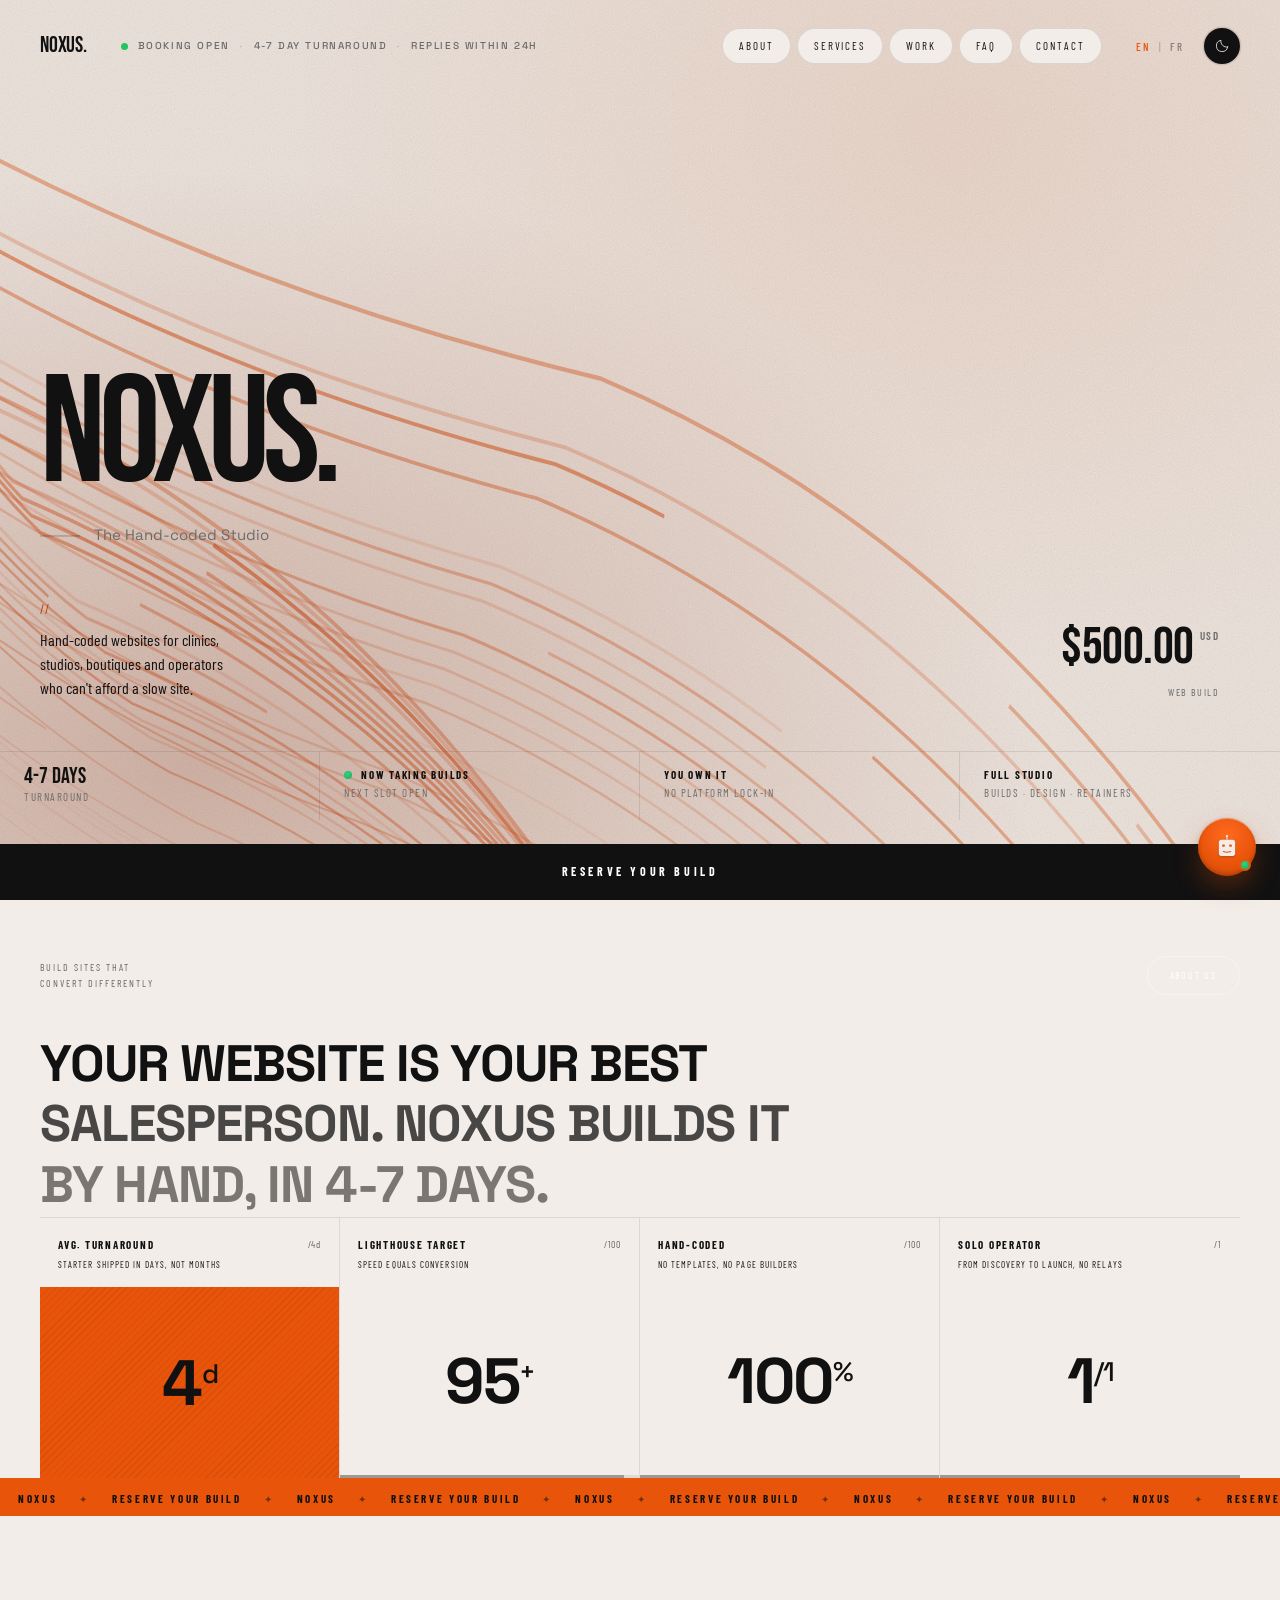
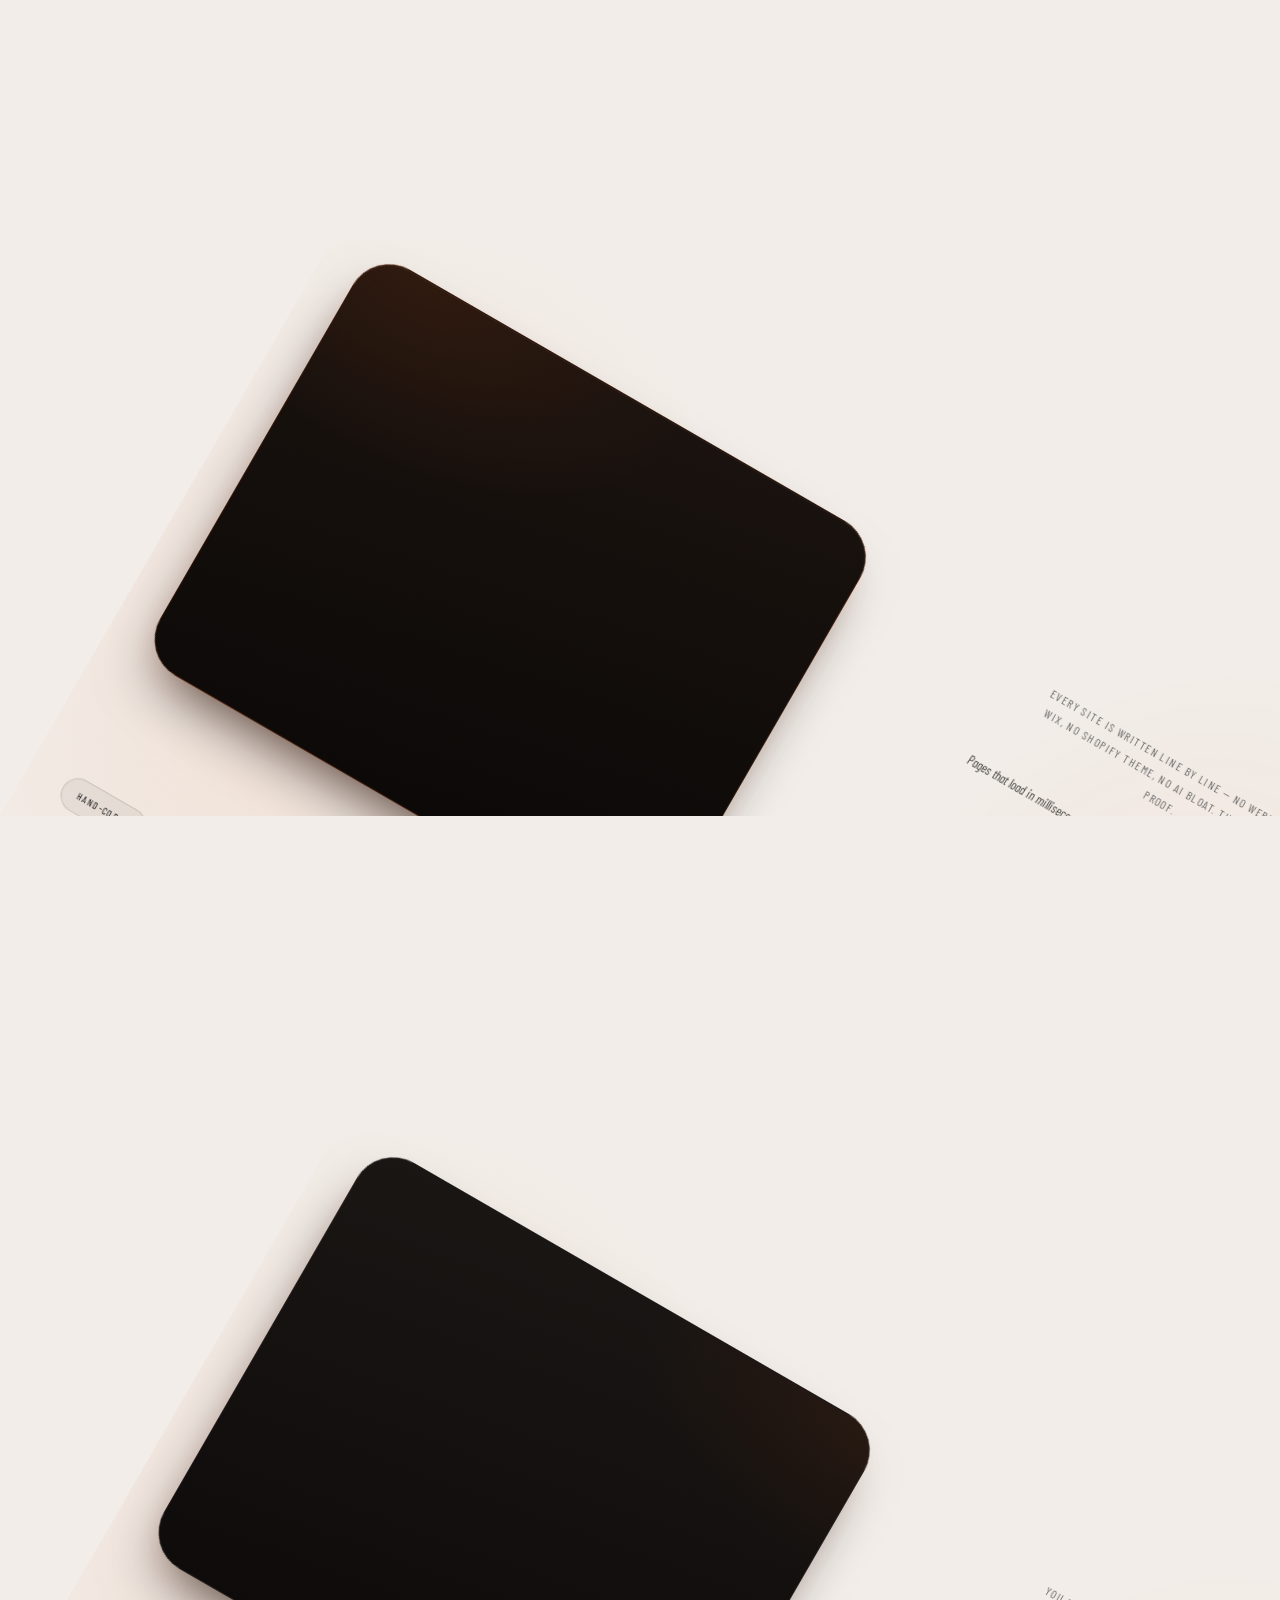
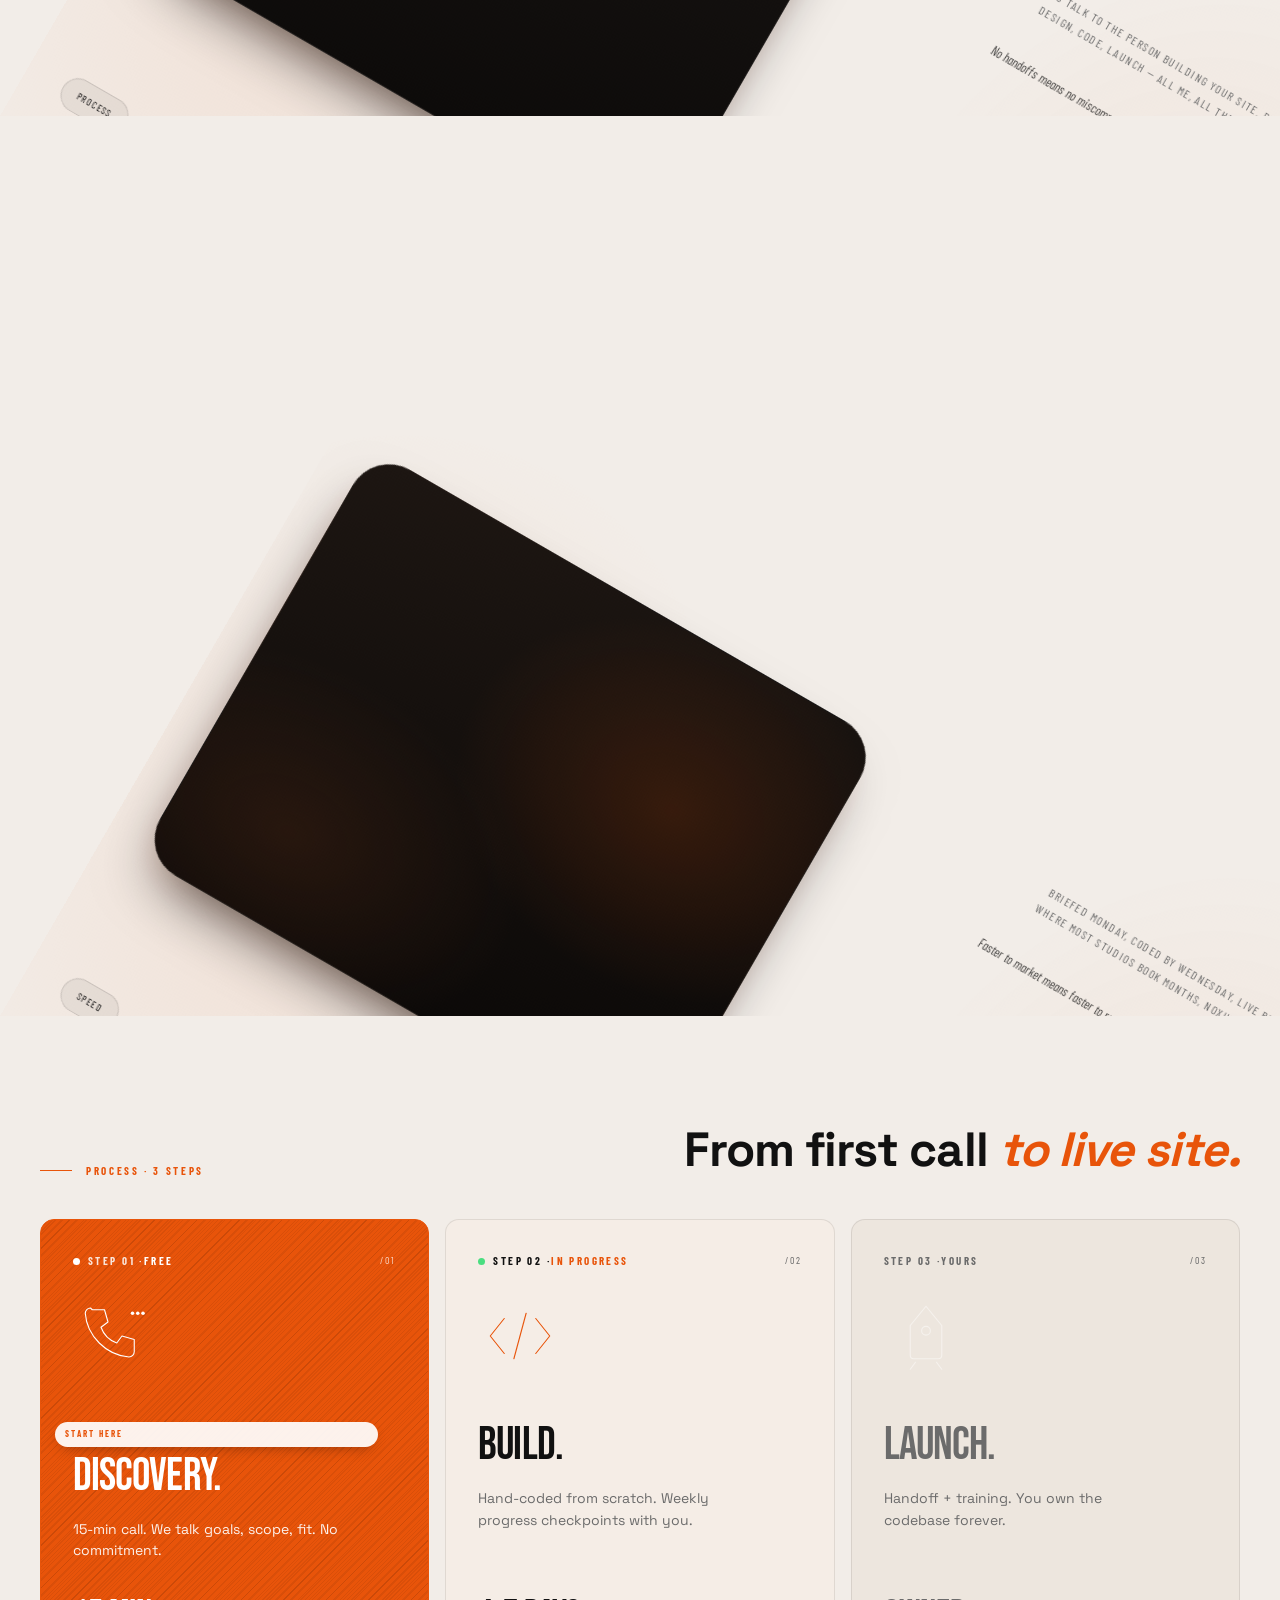
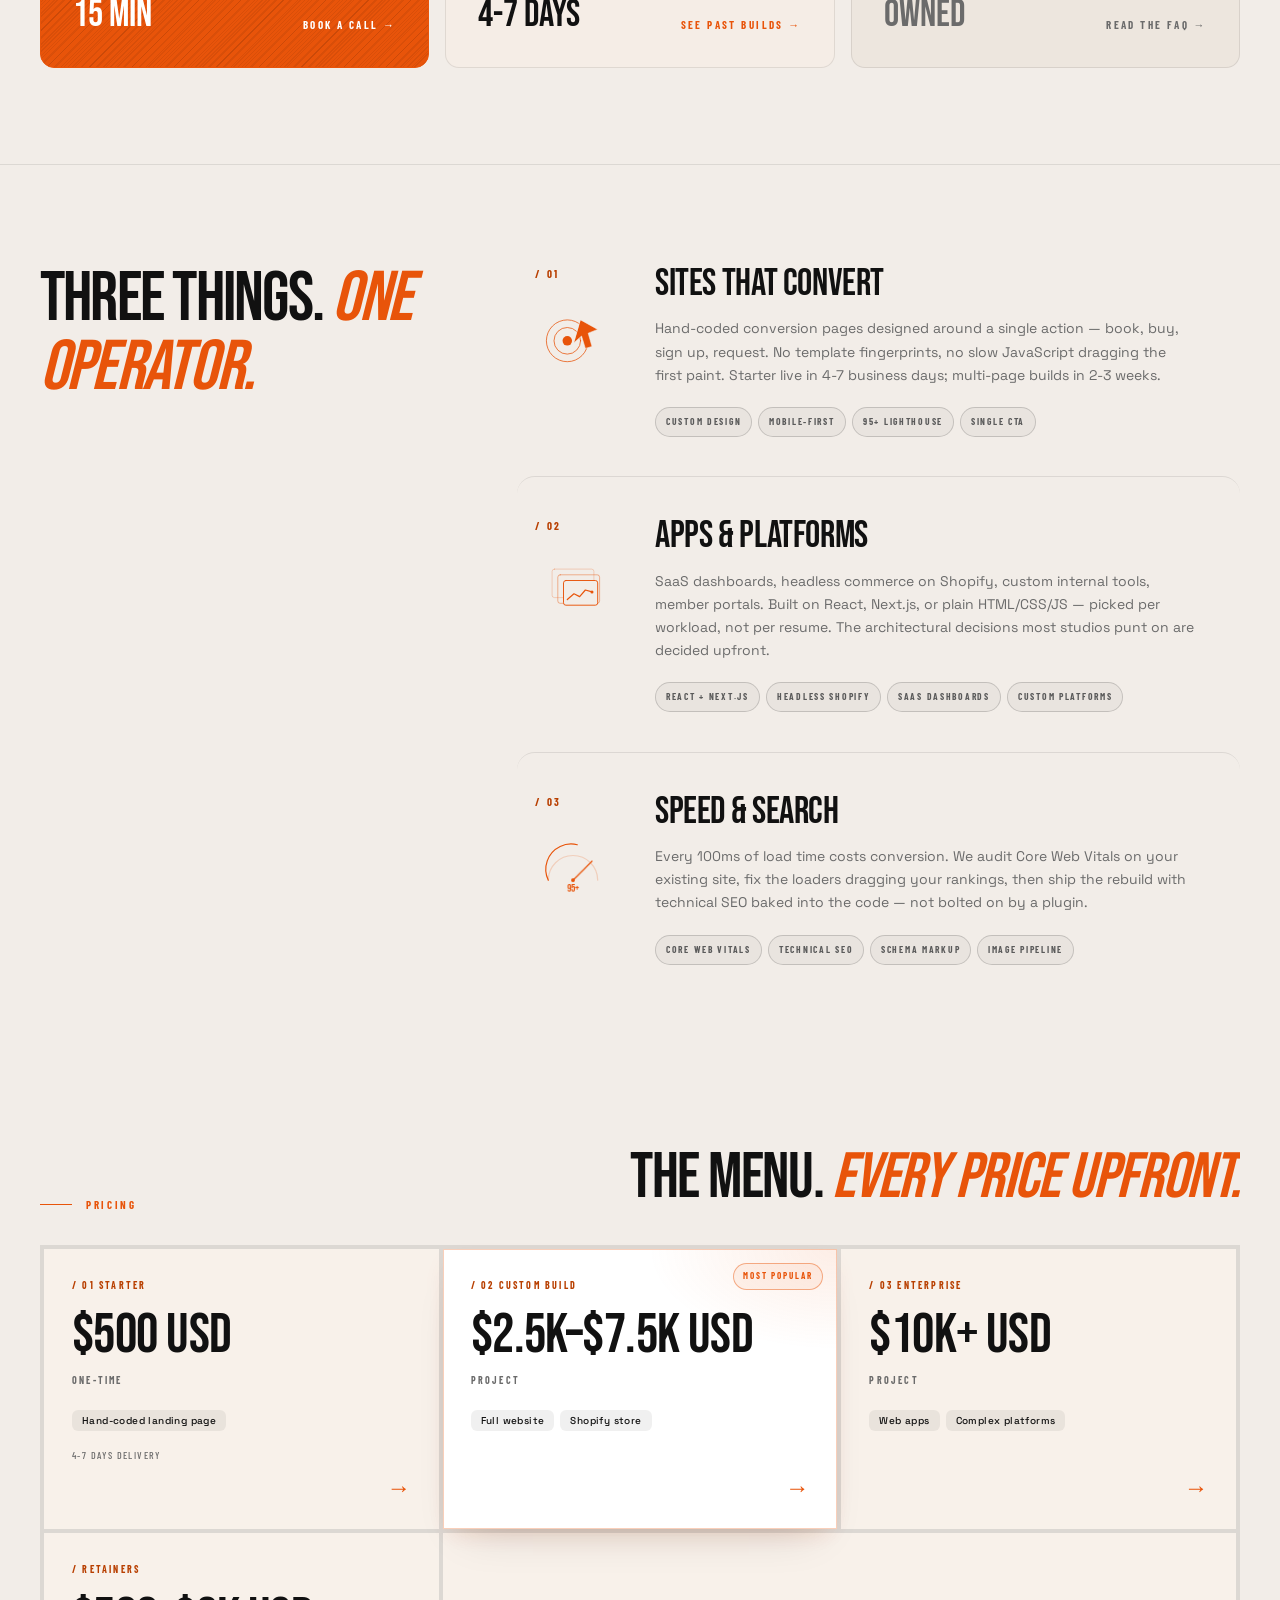
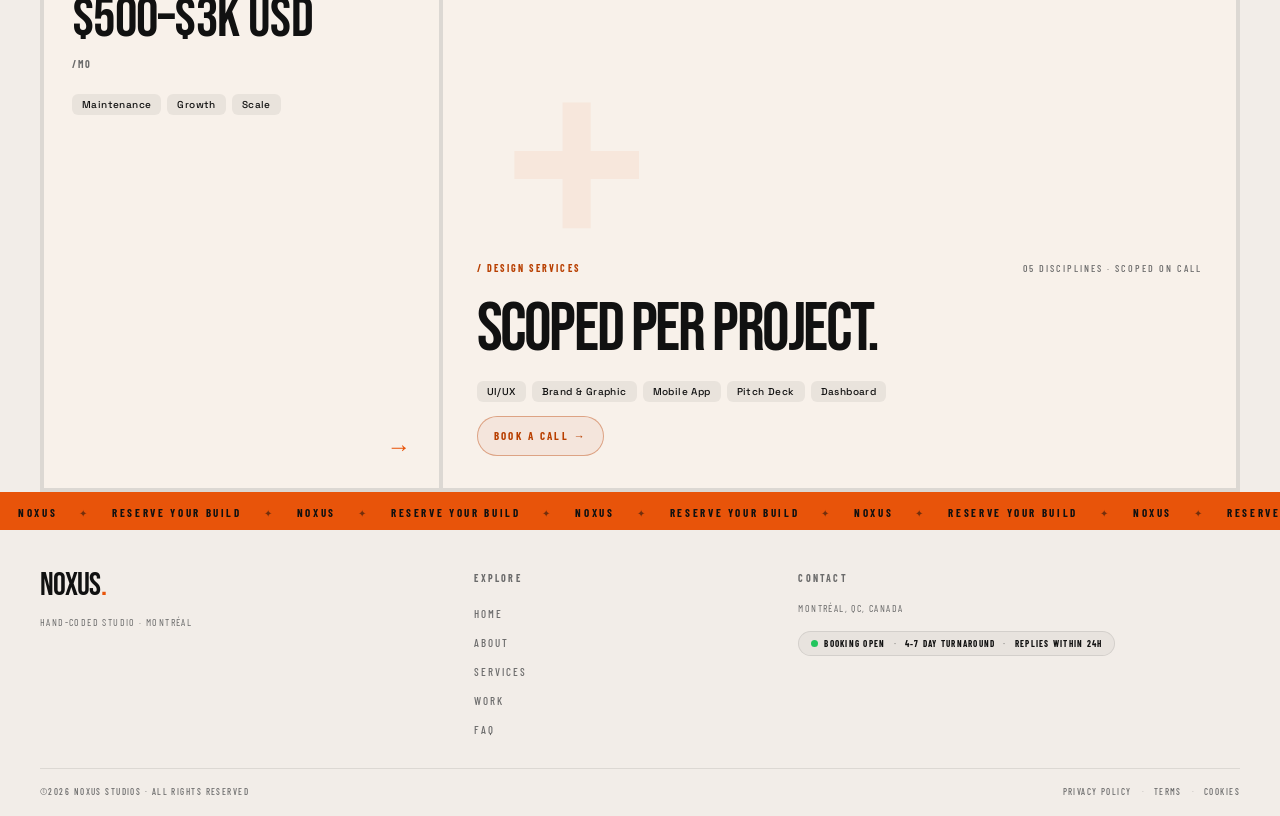
==== index.html @ 5acdec68 "Home: stats cells get spotlight, split LIVE dot ring-pulses - Stats grid cells get the cursor spotli" ====
<!doctype html>
<html lang="en">
<head>
  <meta charset="utf-8" />
  <meta name="viewport" content="width=device-width, initial-scale=1" />
  <title data-i18n="home.title">Noxus — Hand-coded studio. Built in 4-7 days. Starting at $500 USD.</title>
  <meta name="description" data-i18n="home.metaDesc" content="Noxus is a hand-coded web studio for brands that need to convert. Founder-led. Montréal-based. Starter builds from $500 USD." />
<!-- Open Graph / social previews -->
  <meta property="og:type" content="website">
  <meta property="og:url" content="https://noxusstudios.com/">
  <meta property="og:title" content="Noxus — Hand-coded studio. Built in 4-7 days. Starting at $500 USD.">
  <meta property="og:description" content="Noxus is a hand-coded web studio for brands that need to convert. Founder-led. Montréal-based. Starter builds from $500 USD.">
  <meta property="og:image" content="https://noxusstudios.com/favicon-512.png">
  <meta property="og:site_name" content="Noxus Studios">
  <meta name="twitter:card" content="summary">
  <meta name="twitter:title" content="Noxus — Hand-coded studio. Built in 4-7 days. Starting at $500 USD.">
  <meta name="twitter:description" content="Noxus is a hand-coded web studio for brands that need to convert. Founder-led. Montréal-based. Starter builds from $500 USD.">
  <meta name="twitter:image" content="https://noxusstudios.com/favicon-512.png">


  <!-- Favicons -->
  <link rel="icon" type="image/svg+xml" href="favicon.svg">
  <link rel="icon" type="image/png" sizes="192x192" href="favicon-192.png">
  <link rel="icon" type="image/png" sizes="512x512" href="favicon-512.png">
  <link rel="apple-touch-icon" href="apple-touch-icon.png">

  <link rel="preconnect" href="https://fonts.googleapis.com">
  <link rel="preconnect" href="https://fonts.gstatic.com" crossorigin>
  <link href="https://fonts.googleapis.com/css2?family=Bebas+Neue&family=Barlow+Condensed:wght@300;400;500;700&family=Space+Grotesk:wght@400;500;700&display=swap" rel="stylesheet">

  <link rel="stylesheet" href="css/base.css">
  <link rel="stylesheet" href="css/components.css">
  <link rel="stylesheet" href="css/components/slot-card.css">
  <link rel="stylesheet" href="css/pages/home.css">
  <link rel="stylesheet" href="css/theme-dark.css">
  <link rel="stylesheet" href="css/components/chat-widget.css">
  <script>
    // Apply persisted theme + lang before paint to avoid FOUC.
    (function () {
      try {
        var t = localStorage.getItem('noxus-theme');
        if (t === 'dark') document.documentElement.classList.add('dark');
        var l = localStorage.getItem('noxus-lang');
        if (l === 'fr' || l === 'en') document.documentElement.setAttribute('lang', l);
      } catch (e) {}
    })();
  </script>
</head>
<body>

  <!-- ====================== NAV ====================== -->
  <header class="site-nav" id="site-nav">
    <a href="index.html" class="nav-logo">noxus<span class="nav-logo-dot">.</span></a>

    <div class="status-bar" aria-label="Studio availability">
      <span class="status-bar__dot" aria-hidden="true"></span>
      <span data-i18n="common.status.booking">Booking Open</span>
      <span class="status-bar__sep" aria-hidden="true">·</span>
      <span data-i18n="common.status.turnaround">4-7 Day Turnaround</span>
      <span class="status-bar__sep" aria-hidden="true">·</span>
      <span data-i18n="common.status.replies">Replies within 24h</span>
    </div>

    <button class="lang-toggle" id="lang-toggle" type="button"
            data-i18n-attr="aria-label=common.lang.aria"
            aria-label="Switch language">
      <span class="lang-toggle__opt is-active" data-lang="en" data-i18n="common.nav.lang.en">EN</span>
      <span class="lang-toggle__sep" aria-hidden="true">|</span>
      <span class="lang-toggle__opt" data-lang="fr" data-i18n="common.nav.lang.fr">FR</span>
    </button>

    <button class="theme-toggle" id="theme-toggle" type="button"
            aria-label="Switch to dark mode" aria-pressed="false">
      <svg class="theme-toggle-icon theme-toggle-moon" width="16" height="16" viewBox="0 0 24 24"
           fill="none" stroke="currentColor" stroke-width="1.25"
           stroke-linecap="round" stroke-linejoin="round" aria-hidden="true">
        <path d="M20.5 13.5A8.5 8.5 0 0 1 10.5 3.5 8.5 8.5 0 1 0 20.5 13.5Z" />
      </svg>
      <svg class="theme-toggle-icon theme-toggle-sun" width="16" height="16" viewBox="0 0 24 24"
           fill="none" stroke="currentColor" stroke-width="1.25"
           stroke-linecap="round" stroke-linejoin="round" aria-hidden="true">
        <circle cx="12" cy="12" r="3.6" />
        <line x1="12" y1="2.5" x2="12" y2="4.6" />
        <line x1="12" y1="19.4" x2="12" y2="21.5" />
        <line x1="4.7" y1="4.7" x2="6.2" y2="6.2" />
        <line x1="17.8" y1="17.8" x2="19.3" y2="19.3" />
        <line x1="2.5" y1="12" x2="4.6" y2="12" />
        <line x1="19.4" y1="12" x2="21.5" y2="12" />
        <line x1="4.7" y1="19.3" x2="6.2" y2="17.8" />
        <line x1="17.8" y1="6.2" x2="19.3" y2="4.7" />
      </svg>
    </button>

    <nav class="nav-pill is-collapsed" id="nav-pill" aria-label="Main navigation">
      <div class="nav-pill-inner">
        <a href="about.html"    class="nav-pill-link"><span data-i18n="common.nav.about">About</span></a>
        <a href="services.html" class="nav-pill-link"><span data-i18n="common.nav.services">Services</span></a>
        <a href="work.html"     class="nav-pill-link"><span data-i18n="common.nav.work">Work</span></a>
        <a href="faq.html"      class="nav-pill-link"><span data-i18n="common.nav.faq">FAQ</span></a>
        <a href="contact.html"  class="nav-pill-link"><span data-i18n="common.nav.contact">Contact</span></a>
      </div>
      <span class="nav-pill-collapsed-icon" aria-hidden="true">
        <svg width="18" height="18" viewBox="0 0 24 24" fill="none" stroke="currentColor"
             stroke-width="1.25" stroke-linecap="round" stroke-linejoin="round">
          <line x1="4" y1="7"  x2="20" y2="7" />
          <line x1="4" y1="12" x2="20" y2="12" />
          <line x1="4" y1="17" x2="20" y2="17" />
        </svg>
      </span>
    </nav>
  </header>

  <div class="theme-curtain" id="theme-curtain" aria-hidden="true"></div>

  <div class="nav-overlay" id="nav-overlay" aria-hidden="true">
    <button class="nav-overlay-close" id="nav-close" aria-label="Close menu">×</button>
    <nav>
      <a href="index.html"    class="nav-overlay-link" data-i18n="common.nav.home">Home</a>
      <a href="about.html"    class="nav-overlay-link" data-i18n="common.nav.about">About</a>
      <a href="services.html" class="nav-overlay-link" data-i18n="common.nav.services">Services</a>
      <a href="work.html"     class="nav-overlay-link" data-i18n="common.nav.work">Work</a>
      <a href="faq.html"      class="nav-overlay-link" data-i18n="common.nav.faq">FAQ</a>
      <a href="contact.html"  class="nav-overlay-link" data-i18n="common.nav.contact">Contact</a>
    </nav>
  </div>

  <main>

    <!-- ====================== HERO (light) ====================== -->
    <section class="hero-section has-grain" data-theme="light" style="--grain-opacity: 0.085;">
      <div class="hero-paths" aria-hidden="true"></div>
      <div class="hero-title-block">
        <h1 class="hero-title">NOXUS.</h1>
        <div class="hero-subtitle">
          <span class="hero-subtitle-rule"></span>
          <span class="hero-subtitle-text" data-i18n="home.hero.subtitle">The Hand-coded Studio</span>
        </div>
      </div>


      <div class="hero-desc-block">
        <div class="hero-double-slash">//</div>
        <div class="hero-desc-text" data-i18n="home.hero.desc" data-i18n-html>
          Hand-coded websites for clinics,<br>
          studios, boutiques and operators<br>
          who can't afford a slow site.
        </div>
      </div>

      <div class="hero-price-block">
        
        <div class="hero-price-large">$500.00<sup class="hero-price-cur">USD</sup></div>
        <div class="hero-type-row">
          <span class="hero-type-label" data-i18n="home.hero.priceLabel">Web Build</span>
        </div>
      </div>

      <div class="hero-info-bar">
        <div class="hero-info-cell">
          <div class="hero-info-val-large" data-i18n="home.hero.info.turnaroundValue">4-7 DAYS</div>
          <div class="hero-info-val-muted" data-i18n="home.hero.info.turnaroundLbl">Turnaround</div>
        </div>
        <div class="hero-info-cell">
          <div class="hero-info-val-bold">
            <span class="hero-live-dot" aria-hidden="true"></span><span data-i18n="home.hero.info.bookingValue">NOW TAKING BUILDS</span>
          </div>
          <div class="hero-info-val-muted" data-i18n="home.hero.info.bookingLbl">Next slot open</div>
        </div>
        <div class="hero-info-cell">
          <div class="hero-info-val-bold" data-i18n="home.hero.info.ownerValue">YOU OWN IT</div>
          <div class="hero-info-val-muted" data-i18n="home.hero.info.ownerLbl">No platform lock-in</div>
        </div>
        <div class="hero-info-cell">
          <div class="hero-info-val-bold" data-i18n="home.hero.info.studioValue">FULL STUDIO</div>
          <div class="hero-info-val-muted" data-i18n="home.hero.info.studioLbl">Builds · Design · Retainers</div>
        </div>
      </div>

      <a href="contact.html" class="btn-bar hero-cta-bar" data-i18n="common.reserveBuild">Reserve Your Build</a>
    </section>

    <!-- ====================== STATS (dark) ====================== -->
    <section class="stats-section" data-theme="dark" id="stats">
      <div class="stats-section-top">
        <div class="stats-tag" data-i18n="home.stats.tag" data-i18n-html>Build sites that<br>convert differently</div>
        <a href="about.html" class="btn-ghost-pill" data-i18n="home.stats.aboutBtn">About Us</a>
      </div>

      <h2 class="fade-headline reveal">
        <span class="fh-bright" data-i18n="home.stats.headlineA">YOUR WEBSITE IS YOUR BEST</span>
        <span class="fh-mid" data-i18n="home.stats.headlineB">SALESPERSON. NOXUS BUILDS IT</span>
        <span class="fh-dim" data-i18n="home.stats.headlineC">BY HAND, IN 4-7 DAYS.</span>
      </h2>

      <div class="stats-grid">
        <div class="stat-card is-orange spotlight reveal reveal--scale" data-spotlight style="transition-delay: 0ms">
          <div class="stat-card-head">
            <div class="stat-card-name" data-i18n="home.stats.card1.name">Avg. turnaround</div>
            <div class="stat-card-denom">/4d</div>
          </div>
          <p class="stat-card-desc" data-i18n="home.stats.card1.desc">Starter shipped in days, not months</p>
          <div class="stat-card-body">
            <div class="stat-number"><span data-target="4" data-suffix="">4</span><sup>d</sup></div>
          </div>
        </div>

        <div class="stat-card spotlight reveal reveal--scale" data-spotlight style="transition-delay: 80ms">
          <div class="stat-card-head">
            <div class="stat-card-name" data-i18n="home.stats.card2.name">Lighthouse target</div>
            <div class="stat-card-denom">/100</div>
          </div>
          <p class="stat-card-desc" data-i18n="home.stats.card2.desc">Speed equals conversion</p>
          <div class="stat-card-body">
            <div class="stat-number"><span data-target="95" data-suffix="">95</span><sup>+</sup></div>
          </div>
          <div class="stat-card-bar"><div class="stat-card-bar-fill" style="width: 95%;"></div></div>
        </div>

        <div class="stat-card spotlight reveal reveal--scale" data-spotlight style="transition-delay: 160ms">
          <div class="stat-card-head">
            <div class="stat-card-name" data-i18n="home.stats.card3.name">Hand-coded</div>
            <div class="stat-card-denom">/100</div>
          </div>
          <p class="stat-card-desc" data-i18n="home.stats.card3.desc">No templates, no page builders</p>
          <div class="stat-card-body">
            <div class="stat-number"><span data-target="100" data-suffix="">100</span><sup>%</sup></div>
          </div>
          <div class="stat-card-bar"><div class="stat-card-bar-fill" style="width: 100%;"></div></div>
        </div>

        <div class="stat-card spotlight reveal reveal--scale" data-spotlight style="transition-delay: 240ms">
          <div class="stat-card-head">
            <div class="stat-card-name" data-i18n="home.stats.card4.name">Solo operator</div>
            <div class="stat-card-denom">/1</div>
          </div>
          <p class="stat-card-desc" data-i18n="home.stats.card4.desc">From discovery to launch, no relays</p>
          <div class="stat-card-body">
            <div class="stat-number"><span data-target="1" data-suffix="">1</span><sup>/1</sup></div>
          </div>
          <div class="stat-card-bar"><div class="stat-card-bar-fill" style="width: 100%;"></div></div>
        </div>
      </div>
    </section>

    <!-- ====================== TICKER ====================== -->
    <div class="ticker-strip" aria-hidden="true">
      <div class="ticker-track">
        <span class="tw" data-i18n="common.ticker.noxus">NOXUS</span><span class="ts">✦</span>
        <span class="tw" data-i18n="common.ticker.reserve">RESERVE YOUR BUILD</span><span class="ts">✦</span>
        <span class="tw" data-i18n="common.ticker.noxus">NOXUS</span><span class="ts">✦</span>
        <span class="tw" data-i18n="common.ticker.reserve">RESERVE YOUR BUILD</span><span class="ts">✦</span>
        <span class="tw" data-i18n="common.ticker.noxus">NOXUS</span><span class="ts">✦</span>
        <span class="tw" data-i18n="common.ticker.reserve">RESERVE YOUR BUILD</span><span class="ts">✦</span>
        <span class="tw" data-i18n="common.ticker.noxus">NOXUS</span><span class="ts">✦</span>
        <span class="tw" data-i18n="common.ticker.reserve">RESERVE YOUR BUILD</span><span class="ts">✦</span>
        <span class="tw" data-i18n="common.ticker.noxus">NOXUS</span><span class="ts">✦</span>
        <span class="tw" data-i18n="common.ticker.reserve">RESERVE YOUR BUILD</span><span class="ts">✦</span>
        <span class="tw" data-i18n="common.ticker.noxus">NOXUS</span><span class="ts">✦</span>
        <span class="tw" data-i18n="common.ticker.reserve">RESERVE YOUR BUILD</span><span class="ts">✦</span>
        <span class="tw" data-i18n="common.ticker.noxus">NOXUS</span><span class="ts">✦</span>
        <span class="tw" data-i18n="common.ticker.reserve">RESERVE YOUR BUILD</span><span class="ts">✦</span>
        <span class="tw" data-i18n="common.ticker.noxus">NOXUS</span><span class="ts">✦</span>
        <span class="tw" data-i18n="common.ticker.reserve">RESERVE YOUR BUILD</span><span class="ts">✦</span>
      </div>
    </div>

    <!-- ====================== SPLIT × 3 (dark) ====================== -->

    <div class="splits-stack">
    <!-- Split 1 -->
    <section class="split-section" data-theme="dark" id="split-1">
      <div class="split-section__inner">
      <div class="split-left reveal" style="transition-delay: 0ms">
        <p class="split-helper-text" data-i18n="home.split1.helper">
          Sites built to convert — bookings, sales, sign-ups. Every section earns its place.
        </p>
        <div class="split-image">
          <div class="split-image-mock split-image-mock--code" aria-hidden="true">
            <div class="mock-code__tabs">
              <span class="mock-code__tab is-active">index.html</span>
              <span class="mock-code__tab">style.css</span>
              <span class="mock-code__live"><span class="mock-code__live-dot"></span>live</span>
            </div>
            <div class="mock-code__body">
              <div class="mock-code__row" style="--idx: 0;"><span class="mock-code__ln">1</span><span class="mock-code__type"><span class="c-mute">// 12 lines. 0 dependencies.</span></span></div>
              <div class="mock-code__row" style="--idx: 1;"><span class="mock-code__ln">2</span><span class="mock-code__type"><span class="c-tag">&lt;section</span> <span class="c-attr">class</span><span class="c-op">=</span><span class="c-str">"hero"</span><span class="c-tag">&gt;</span></span></div>
              <div class="mock-code__row" style="--idx: 2;"><span class="mock-code__ln">3</span><span class="mock-code__type">  <span class="c-tag">&lt;h1&gt;</span><span class="c-text">Built.</span><span class="c-tag">&lt;/h1&gt;</span></span></div>
              <div class="mock-code__row" style="--idx: 3;"><span class="mock-code__ln">4</span><span class="mock-code__type">  <span class="c-tag">&lt;p&gt;</span><span class="c-text">By hand. From scratch.</span><span class="c-tag">&lt;/p&gt;</span></span></div>
              <div class="mock-code__row" style="--idx: 4;"><span class="mock-code__ln">5</span><span class="mock-code__type"><span class="c-tag">&lt;/section&gt;</span></span><span class="mock-code__caret"></span></div>
            </div>
          </div>
        </div>
        <a href="services.html" class="btn-tag">
          <span data-i18n="home.split1.tag">Conversion</span>
        </a>
      </div>

      <div class="split-right reveal" style="transition-delay: 100ms">
        <h3 class="split-headline" data-i18n="home.split1.headlineA" data-i18n-html>
          <span class="split-orange">Hand-coded</span><br>
          <span class="split-white">by default.</span>
        </h3>
        <p class="split-body-text" data-i18n="home.split1.body">
          Every site is written line by line — no Webflow, no Wix, no Shopify theme, no AI bloat. The code is the proof.
        </p>
        <p class="split-outcome" data-i18n="home.split1.outcome">
          Pages that load in milliseconds, indexable from line one, no template fingerprints in your source.
        </p>
        <div class="split-counter">
          <span class="split-counter-num">01</span>
          <span class="split-counter-denom">/03</span>
        </div>
      </div>
      </div>
    </section>

    <!-- Split 2 -->
    <section class="split-section" data-theme="dark" id="split-2">
      <div class="split-section__inner">
      <div class="split-left reveal" style="transition-delay: 0ms">
        <p class="split-helper-text" data-i18n="home.split2.helper">
          One operator from discovery to launch. No account managers, no Slack relays.
        </p>
        <div class="split-image">
          <div class="split-image-mock split-image-mock--chat" aria-hidden="true">
            <div class="mock-chat__head">
              <span class="mock-chat__avatar">J</span>
              <div class="mock-chat__id">
                <div class="mock-chat__name">Joseph · Noxus</div>
                <div class="mock-chat__status"><span class="mock-chat__dot"></span> online · Montréal</div>
              </div>
            </div>
            <div class="mock-chat__body">
              <div class="mock-chat__bubble mock-chat__bubble--in">Hey — saw your work. Quote for a clinic landing page?</div>
              <div class="mock-chat__bubble mock-chat__bubble--out">$500 starter. Hand-coded. Shipped in 4–7 days.</div>
              <div class="mock-chat__bubble mock-chat__bubble--out">You'll talk to me the whole way through.</div>
              <div class="mock-chat__typing"><span></span><span></span><span></span></div>
            </div>
          </div>
        </div>
        <a href="about.html" class="btn-tag">
          <span data-i18n="home.split2.tag">Process</span>
        </a>
      </div>

      <div class="split-right reveal" style="transition-delay: 100ms">
        <h3 class="split-headline" data-i18n="home.split2.headlineA" data-i18n-html>
          <span class="split-orange">Founder-led</span><br>
          <span class="split-white">end to end</span>
        </h3>
        <p class="split-body-text" data-i18n="home.split2.body">
          You talk to the person building your site. Discovery, design, code, launch — all me, all the way through.
        </p>
        <p class="split-outcome" data-i18n="home.split2.outcome">
          No handoffs means no miscommunication, no scope creep, no surprise invoices.
        </p>
        <div class="split-counter">
          <span class="split-counter-num">02</span>
          <span class="split-counter-denom">/03</span>
        </div>
      </div>
      </div>
    </section>

    <!-- Split 3 -->
    <section class="split-section" data-theme="dark" id="split-3">
      <div class="split-section__inner">
      <div class="split-left reveal" style="transition-delay: 0ms">
        <p class="split-helper-text" data-i18n="home.split3.helper">
          Brief on Monday, live by Friday. Most agencies measure builds in weeks — Noxus measures them in days.
        </p>
        <div class="split-image">
          <div class="split-image-mock split-image-mock--turn" aria-hidden="true">
            <span class="mock-type__rule" aria-hidden="true"></span>
            <span class="mock-turn__from">brief</span>
            <span class="mock-turn__num">04</span>
            <span class="mock-turn__unit">days.</span>
            <span class="mock-turn__to">live.</span>
            <span class="mock-turn__week">
              <span class="mock-turn__dot mock-turn__dot--seq" style="--seq: 0;"></span>
              <span class="mock-turn__dot mock-turn__dot--seq" style="--seq: 1;"></span>
              <span class="mock-turn__dot mock-turn__dot--seq" style="--seq: 2;"></span>
              <span class="mock-turn__dot mock-turn__dot--seq" style="--seq: 3;"></span>
              <span class="mock-turn__dot mock-turn__dot--last"></span>
            </span>
            <span class="mock-type__corner">AVG<span class="mock-type__corner-sep">/</span>TURN</span>
          </div>
        </div>
        <a href="services.html" class="btn-tag">
          <span data-i18n="home.split3.tag">Speed</span>
        </a>
      </div>

      <div class="split-right reveal" style="transition-delay: 100ms">
        <h3 class="split-headline" data-i18n="home.split3.headlineA" data-i18n-html>
          <span class="split-orange">Shipped</span> in<br>
          <span class="split-white">four days flat.</span>
        </h3>
        <p class="split-body-text" data-i18n="home.split3.body">
          Briefed Monday, coded by Wednesday, live by Friday. Where most studios book months, Noxus books a week.
        </p>
        <p class="split-outcome" data-i18n="home.split3.outcome">
          Faster to market means faster to revenue. You pay for shipped work, not for someone's calendar.
        </p>
        <div class="split-counter">
          <span class="split-counter-num">03</span>
          <span class="split-counter-denom">/03</span>
        </div>
      </div>
      </div>
    </section>
    </div>

    <!-- ====================== PROCESS — slot-card pattern (shared with work page) ====================== -->
    <section class="process" data-theme="dark" id="process">
      <div class="process__top">
        <div class="process__eyebrow" data-i18n="home.process.eyebrow">Process · 3 steps</div>
        <h2 class="process-heading" data-i18n="home.process.heading" data-i18n-html>From first call <em>to live site.</em></h2>
      </div>

      <div class="work-grid">

        <!-- Step 01 — Discovery (orange / start here) -->
        <div class="work-card work-card--1 is-orange reveal reveal--scale" style="transition-delay: 0ms" data-spotlight>
          <div class="work-card__head">
            <div class="work-card__eyebrow">
              <span class="work-card__status-dot" aria-hidden="true"></span>
              <span data-i18n="home.process.step1.label">Step 01 ·</span>
              <span class="work-card__status-tag" data-i18n="home.process.step1.tag">Free</span>
            </div>
            <div class="work-card__num">/01</div>
          </div>
          <div class="work-card__illus" aria-hidden="true">
            <svg viewBox="0 0 96 96" fill="none">
              <path d="M22 18 h14 l4 14 -8 6 a30 30 0 0 0 18 18 l6 -8 14 4 v14 a6 6 0 0 1 -6 6 c-26 -2 -48 -24 -50 -50 a6 6 0 0 1 6 -6 z" stroke="currentColor" stroke-width="1.25" stroke-linecap="round" stroke-linejoin="round"/>
              <circle cx="68" cy="22" r="2" fill="currentColor"/>
              <circle cx="74" cy="22" r="2" fill="currentColor"/>
              <circle cx="80" cy="22" r="2" fill="currentColor"/>
            </svg>
          </div>
          <span class="work-card__badge" data-i18n="home.process.step1.badge">Start here</span>
          <h3 class="work-card__title" data-i18n="home.process.step1.title">Discovery.</h3>
          <p class="work-card__desc" data-i18n="home.process.step1.desc">
            15-min call. We talk goals, scope, fit. No commitment.
          </p>
          <div class="work-card__bottom">
            <div class="work-card__price" data-i18n="home.process.step1.price">15 min</div>
            <a href="https://calendly.com/noxusstudios/30min" target="_blank" rel="noopener noreferrer" class="work-card__cta" data-i18n="home.process.step1.book">Book a call →</a>
          </div>
        </div>

        <!-- Step 02 — Build (cream / dark surface) -->
        <div class="work-card work-card--2 is-dark reveal reveal--scale" style="transition-delay: 80ms" data-spotlight>
          <div class="work-card__head">
            <div class="work-card__eyebrow">
              <span class="work-card__status-dot" aria-hidden="true"></span>
              <span data-i18n="home.process.step2.label">Step 02 ·</span>
              <span class="work-card__status-tag" data-i18n="home.process.step2.tag">In Progress</span>
            </div>
            <div class="work-card__num">/02</div>
          </div>
          <div class="work-card__illus" aria-hidden="true">
            <svg viewBox="0 0 96 96" fill="none">
              <path d="M30 28 L14 48 L30 68" stroke="currentColor" stroke-width="1.25" stroke-linecap="round" stroke-linejoin="round"/>
              <path d="M66 28 L82 48 L66 68" stroke="currentColor" stroke-width="1.25" stroke-linecap="round" stroke-linejoin="round"/>
              <line x1="55" y1="22" x2="41" y2="74" stroke="currentColor" stroke-width="1.25" stroke-linecap="round"/>
            </svg>
          </div>
          <h3 class="work-card__title" data-i18n="home.process.step2.title">Build.</h3>
          <p class="work-card__desc" data-i18n="home.process.step2.desc">
            Hand-coded from scratch. Weekly progress checkpoints with you.
          </p>
          <div class="work-card__bottom">
            <div class="work-card__price" data-i18n="home.process.step2.price">4-7 days</div>
            <a href="work.html" class="work-card__cta" data-i18n="home.process.step2.see">See past builds →</a>
          </div>
        </div>

        <!-- Step 03 — Launch (muted / owned forever) -->
        <div class="work-card work-card--3 is-muted reveal reveal--scale" style="transition-delay: 160ms" data-spotlight>
          <div class="work-card__head">
            <div class="work-card__eyebrow">
              <span data-i18n="home.process.step3.label">Step 03 ·</span>
              <span class="work-card__status-tag work-card__status-tag--muted" data-i18n="home.process.step3.tag">Yours</span>
            </div>
            <div class="work-card__num">/03</div>
          </div>
          <div class="work-card__illus" aria-hidden="true">
            <svg viewBox="0 0 96 96" fill="none">
              <path d="M48 14 L66 36 L66 70 a4 4 0 0 1 -4 4 H34 a4 4 0 0 1 -4 -4 L30 36 Z" stroke="currentColor" stroke-width="1.25" stroke-linecap="round" stroke-linejoin="round"/>
              <circle cx="48" cy="42" r="5" stroke="currentColor" stroke-width="1.25"/>
              <path d="M36 78 L30 86 M60 78 L66 86" stroke="currentColor" stroke-width="1.25" stroke-linecap="round"/>
            </svg>
          </div>
          <h3 class="work-card__title" data-i18n="home.process.step3.title">Launch.</h3>
          <p class="work-card__desc" data-i18n="home.process.step3.desc">
            Handoff + training. You own the codebase forever.
          </p>
          <div class="work-card__bottom">
            <div class="work-card__price" data-i18n="home.process.step3.price">Owned</div>
            <a href="faq.html" class="work-card__cta" data-i18n="home.process.step3.faq">Read the FAQ →</a>
          </div>
        </div>

      </div>
    </section>


    <!-- ====================== DISCIPLINES (light) — editorial ====================== -->
    <section class="disciplines" data-theme="light" id="disciplines">
      <div class="disciplines__layout">
        <div class="disciplines__intro">
          <h2 class="disciplines__heading" data-i18n="home.disciplines.heading" data-i18n-html>Three things. <em>One operator.</em></h2>
        </div>

        <div class="disciplines__list">

          <article class="discipline discipline--1 spotlight reveal reveal--rise" style="transition-delay: 0ms" data-spotlight>
            <div class="discipline__marker">
              <span class="discipline__num">/ 01</span>
              <svg class="discipline__illus" viewBox="0 0 80 80" aria-hidden="true"
                   fill="none" stroke="currentColor" stroke-linecap="round" stroke-linejoin="round">
                <circle class="d1-ripple-out" cx="34" cy="44" r="22" stroke-width="0.8" />
                <circle class="d1-ripple-mid" cx="34" cy="44" r="14" stroke-width="0.8" />
                <circle class="d1-target"     cx="34" cy="44" r="5"  fill="currentColor" stroke="none" />
                <path class="d1-cursor"
                      d="M48 22 L66 32 L56 36 L60 50 L53 52 L49 39 L41 46 Z"
                      fill="currentColor"
                      stroke="var(--off-white)" stroke-width="0.6" />
              </svg>
            </div>
            <div class="discipline__content">
              <h3 class="discipline__title" data-i18n="home.disciplines.d1.title">Sites that convert</h3>
              <p class="discipline__body" data-i18n="home.disciplines.d1.body">Hand-coded conversion pages designed around a single action — book, buy, sign up, request. No template fingerprints, no slow JavaScript dragging the first paint. Starter live in 4-7 business days; multi-page builds in 2-3 weeks.</p>
              <div class="discipline__tags">
                <span class="discipline__tag" data-i18n="home.disciplines.d1.t1">Custom design</span>
                <span class="discipline__tag" data-i18n="home.disciplines.d1.t2">Mobile-first</span>
                <span class="discipline__tag" data-i18n="home.disciplines.d1.t3">95+ Lighthouse</span>
                <span class="discipline__tag" data-i18n="home.disciplines.d1.t4">Single CTA</span>
              </div>
            </div>
          </article>

          <article class="discipline discipline--2 spotlight reveal reveal--rise" style="transition-delay: 100ms" data-spotlight>
            <div class="discipline__marker">
              <span class="discipline__num">/ 02</span>
              <svg class="discipline__illus" viewBox="0 0 80 80" aria-hidden="true"
                   fill="none" stroke="currentColor" stroke-linecap="round" stroke-linejoin="round">
                <rect class="d2-panel d2-panel--back" x="18" y="18" width="44" height="30" rx="2.5" stroke-width="0.8" />
                <rect class="d2-panel d2-panel--mid"  x="24" y="24" width="44" height="30" rx="2.5" stroke-width="0.8" />
                <rect class="d2-panel d2-panel--front" x="30" y="30" width="36" height="26" rx="2.5" stroke-width="1" />
                <polyline class="d2-chart" points="34,50 41,44 47,47 53,40 60,42" stroke-width="1.25" />
                <circle class="d2-chart-end" cx="60" cy="42" r="1.6" fill="currentColor" stroke="none" />
              </svg>
            </div>
            <div class="discipline__content">
              <h3 class="discipline__title" data-i18n="home.disciplines.d2.title">Apps &amp; platforms</h3>
              <p class="discipline__body" data-i18n="home.disciplines.d2.body">SaaS dashboards, headless commerce on Shopify, custom internal tools, member portals. Built on React, Next.js, or plain HTML/CSS/JS — picked per workload, not per resume. The architectural decisions most studios punt on are decided upfront.</p>
              <div class="discipline__tags">
                <span class="discipline__tag" data-i18n="home.disciplines.d2.t1">React + Next.js</span>
                <span class="discipline__tag" data-i18n="home.disciplines.d2.t2">Headless Shopify</span>
                <span class="discipline__tag" data-i18n="home.disciplines.d2.t3">SaaS dashboards</span>
                <span class="discipline__tag" data-i18n="home.disciplines.d2.t4">Custom platforms</span>
              </div>
            </div>
          </article>

          <article class="discipline discipline--3 spotlight reveal reveal--rise" style="transition-delay: 200ms" data-spotlight>
            <div class="discipline__marker">
              <span class="discipline__num">/ 03</span>
              <svg class="discipline__illus" viewBox="0 0 80 80" aria-hidden="true"
                   fill="none" stroke="currentColor" stroke-linecap="round" stroke-linejoin="round">
                <path class="d3-arc-bg" d="M14,56 A26,26 0 0,1 66,56" stroke-width="1.25" opacity="0.20" />
                <path class="d3-arc-fg" d="M14,56 A26,26 0 0,1 62,33" stroke-width="1.25" />
                <line class="d3-needle" x1="40" y1="56" x2="60" y2="36" stroke-width="1.25" />
                <circle class="d3-needle-pin" cx="40" cy="56" r="2" fill="currentColor" stroke="none" />
                <text class="d3-score" x="40" y="68" text-anchor="middle" font-family="Bebas Neue, Impact, sans-serif" font-size="11" fill="currentColor" stroke="none">95+</text>
              </svg>
            </div>
            <div class="discipline__content">
              <h3 class="discipline__title" data-i18n="home.disciplines.d3.title">Speed &amp; search</h3>
              <p class="discipline__body" data-i18n="home.disciplines.d3.body">Every 100ms of load time costs conversion. We audit Core Web Vitals on your existing site, fix the loaders dragging your rankings, then ship the rebuild with technical SEO baked into the code — not bolted on by a plugin.</p>
              <div class="discipline__tags">
                <span class="discipline__tag" data-i18n="home.disciplines.d3.t1">Core Web Vitals</span>
                <span class="discipline__tag" data-i18n="home.disciplines.d3.t2">Technical SEO</span>
                <span class="discipline__tag" data-i18n="home.disciplines.d3.t3">Schema markup</span>
                <span class="discipline__tag" data-i18n="home.disciplines.d3.t4">Image pipeline</span>
              </div>
            </div>
          </article>

        </div>
      </div>
    </section>


    <!-- ====================== BENTO — pricing teaser (dark) ====================== -->
    <section data-theme="dark" id="bento">
      <div class="bento-section-top">
        <div class="bento-eyebrow" data-i18n="home.bento.eyebrow">Pricing</div>
        <h2 class="bento-heading" data-i18n="home.bento.heading" data-i18n-html>The menu. <em>Every price upfront.</em></h2>
      </div>

      <div class="bento-grid">

        <!-- Starter -->
        <a class="bento-cell bento-cell-price spotlight reveal reveal--scale" style="transition-delay: 0ms" data-spotlight href="services.html#builds">
          <div class="bento-price-eyebrow" data-i18n="home.bento.starter.label">/ 01 Starter</div>
          <div class="bento-price-amount">$500 USD</div>
          <div class="bento-price-unit" data-i18n="home.bento.starter.unit">one-time</div>
          <div class="bento-tags">
            <span class="bento-tag" data-i18n="home.bento.starter.tag1">Hand-coded landing page</span>
          </div>
          <span class="bento-meta" data-i18n="home.bento.starter.delivery">4-7 days delivery</span>
          <span class="bento-price-arrow" aria-hidden="true">→</span>
        </a>

        <!-- Custom Build -->
        <a class="bento-cell bento-cell-price spotlight is-featured reveal reveal--scale" style="transition-delay: 80ms" data-spotlight href="services.html#builds">
          <span class="bento-badge" data-i18n="home.bento.custom.badge">Most Popular</span>
          <div class="bento-price-eyebrow" data-i18n="home.bento.custom.label">/ 02 Custom Build</div>
          <div class="bento-price-amount">$2.5K–$7.5K USD</div>
          <div class="bento-price-unit" data-i18n="home.bento.custom.unit">project</div>
          <div class="bento-tags">
            <span class="bento-tag" data-i18n="home.bento.custom.tag1">Full website</span>
            <span class="bento-tag" data-i18n="home.bento.custom.tag2">Shopify store</span>
          </div>
          <span class="bento-price-arrow" aria-hidden="true">→</span>
        </a>

        <!-- Enterprise -->
        <a class="bento-cell bento-cell-price spotlight reveal reveal--scale" style="transition-delay: 160ms" data-spotlight href="services.html#builds">
          <div class="bento-price-eyebrow" data-i18n="home.bento.enterprise.label">/ 03 Enterprise</div>
          <div class="bento-price-amount">$10K+ USD</div>
          <div class="bento-price-unit" data-i18n="home.bento.enterprise.unit">project</div>
          <div class="bento-tags">
            <span class="bento-tag" data-i18n="home.bento.enterprise.tag1">Web apps</span>
            <span class="bento-tag" data-i18n="home.bento.enterprise.tag2">Complex platforms</span>
          </div>
          <span class="bento-price-arrow" aria-hidden="true">→</span>
        </a>

        <!-- Retainers -->
        <a class="bento-cell bento-cell-price spotlight reveal reveal--scale" style="transition-delay: 240ms" data-spotlight href="services.html#retainers">
          <div class="bento-price-eyebrow" data-i18n="home.bento.retainers.label">/ Retainers</div>
          <div class="bento-price-amount">$500–$3K USD</div>
          <div class="bento-price-unit" data-i18n="home.bento.retainers.unit">/mo</div>
          <div class="bento-tags">
            <span class="bento-tag" data-i18n="home.bento.retainers.tag1">Maintenance</span>
            <span class="bento-tag" data-i18n="home.bento.retainers.tag2">Growth</span>
            <span class="bento-tag" data-i18n="home.bento.retainers.tag3">Scale</span>
          </div>
          <span class="bento-price-arrow" aria-hidden="true">→</span>
        </a>

        <!-- Design Services — wide cell spanning 2 cols -->
        <a class="bento-cell bento-cell-price spotlight bento-cell-wide reveal reveal--scale" style="transition-delay: 320ms" data-spotlight href="services.html#design">
          <span class="bento-wide-motif" aria-hidden="true">+</span>
          <div class="bento-wide-head">
            <div class="bento-price-eyebrow" data-i18n="home.bento.design.label">/ Design Services</div>
            <div class="bento-wide-meta" data-i18n="home.bento.design.meta">05 disciplines · scoped on call</div>
          </div>
          <h3 class="bento-wide-headline" data-i18n="home.bento.design.headline" data-i18n-html>
            Scoped <em>per project.</em>
          </h3>
          <div class="bento-tags bento-tags--wide">
            <span class="bento-tag" data-i18n="home.bento.design.tag1">UI/UX</span>
            <span class="bento-tag" data-i18n="home.bento.design.tag2">Brand &amp; Graphic</span>
            <span class="bento-tag" data-i18n="home.bento.design.tag3">Mobile App</span>
            <span class="bento-tag" data-i18n="home.bento.design.tag4">Pitch Deck</span>
            <span class="bento-tag" data-i18n="home.bento.design.tag5">Dashboard</span>
          </div>
          <span class="bento-wide-cta" aria-hidden="true" data-i18n="home.bento.design.cta">Book a call →</span>
        </a>

      </div>
    </section>

    <!-- ====================== TICKER ====================== -->
    <div class="ticker-strip" aria-hidden="true">
      <div class="ticker-track">
        <span class="tw" data-i18n="common.ticker.noxus">NOXUS</span><span class="ts">✦</span>
        <span class="tw" data-i18n="common.ticker.reserve">RESERVE YOUR BUILD</span><span class="ts">✦</span>
        <span class="tw" data-i18n="common.ticker.noxus">NOXUS</span><span class="ts">✦</span>
        <span class="tw" data-i18n="common.ticker.reserve">RESERVE YOUR BUILD</span><span class="ts">✦</span>
        <span class="tw" data-i18n="common.ticker.noxus">NOXUS</span><span class="ts">✦</span>
        <span class="tw" data-i18n="common.ticker.reserve">RESERVE YOUR BUILD</span><span class="ts">✦</span>
        <span class="tw" data-i18n="common.ticker.noxus">NOXUS</span><span class="ts">✦</span>
        <span class="tw" data-i18n="common.ticker.reserve">RESERVE YOUR BUILD</span><span class="ts">✦</span>
        <span class="tw" data-i18n="common.ticker.noxus">NOXUS</span><span class="ts">✦</span>
        <span class="tw" data-i18n="common.ticker.reserve">RESERVE YOUR BUILD</span><span class="ts">✦</span>
        <span class="tw" data-i18n="common.ticker.noxus">NOXUS</span><span class="ts">✦</span>
        <span class="tw" data-i18n="common.ticker.reserve">RESERVE YOUR BUILD</span><span class="ts">✦</span>
        <span class="tw" data-i18n="common.ticker.noxus">NOXUS</span><span class="ts">✦</span>
        <span class="tw" data-i18n="common.ticker.reserve">RESERVE YOUR BUILD</span><span class="ts">✦</span>
        <span class="tw" data-i18n="common.ticker.noxus">NOXUS</span><span class="ts">✦</span>
        <span class="tw" data-i18n="common.ticker.reserve">RESERVE YOUR BUILD</span><span class="ts">✦</span>
      </div>
    </div>
  </main>

  <!-- ====================== FOOTER ====================== -->
  <footer data-theme="light">
    <div class="footer-grid">
      <!-- Brand mark + tagline + socials -->
      <div class="footer-col footer-col--brand">
        <a href="index.html" class="footer-brand">noxus<span class="footer-brand-dot">.</span></a>
        <p class="footer-tagline" data-i18n="common.footer.tagline">
          Hand-coded studio · Montréal
        </p>
      </div>

      <!-- Explore (nav) -->
      <div class="footer-col footer-col--nav">
        <span class="footer-col-title" data-i18n="common.footer.colTitle.explore">Explore</span>
        <ul class="footer-nav-list">
          <li><a href="index.html"    data-i18n="common.nav.home">Home</a></li>
          <li><a href="about.html"    data-i18n="common.nav.about">About</a></li>
          <li><a href="services.html" data-i18n="common.nav.services">Services</a></li>
          <li><a href="work.html"     data-i18n="common.nav.work">Work</a></li>
          <li><a href="faq.html"      data-i18n="common.nav.faq">FAQ</a></li>
        </ul>
      </div>

      <!-- Contact + Status -->
      <div class="footer-col footer-col--contact">
        <span class="footer-col-title" data-i18n="common.footer.colTitle.contact">Contact</span>
        <span class="footer-contact-loc" data-i18n="common.footer.location">Montréal, QC, Canada</span>
        <div class="footer-status-row">
          <span class="footer-status-dot" aria-hidden="true"></span>
          <span data-i18n="common.footer.status.bookingOpen">Booking Open</span>
          <span class="footer-status-sep" aria-hidden="true">·</span>
          <span data-i18n="common.status.turnaround">4-7 Day Turnaround</span>
          <span class="footer-status-sep" aria-hidden="true">·</span>
          <span data-i18n="common.status.replies">Replies within 24h</span>
        </div>
      </div>
    </div>

    <!-- Thin meta strip -->
    <div class="footer-meta">
      <span class="footer-meta-text" data-i18n="common.footer.copyright">©2026 Noxus Studios · All rights reserved</span>
      <span class="footer-meta-links">
        <a class="footer-meta-text footer-meta-link" href="privacy.html" data-i18n="common.footer.privacy">Privacy Policy</a>
        <span class="footer-meta-sep" aria-hidden="true">·</span>
        <a class="footer-meta-text footer-meta-link" href="terms.html" data-i18n="common.footer.terms">Terms</a>
        <span class="footer-meta-sep" aria-hidden="true">·</span>
        <a class="footer-meta-text footer-meta-link" href="cookies.html" data-i18n="common.footer.cookies">Cookies</a>
      </span>
    </div>
  </footer>

  <script src="js/translations.js" defer></script>
  <script src="js/i18n.js" defer></script>
  <script src="js/nav.js" defer></script>
  <script src="js/animations.js" defer></script>
  <script src="js/hero-paths.js" defer></script>
  <script src="js/theme-toggle.js" defer></script>
  <script src="js/chat-widget.js" defer></script>
  <script src="js/splits-rotate.js" defer></script>
  <script src="js/hover-spotlight.js" defer></script>
  <script src="js/title-reveal.js" defer></script>
</body>
</html>
---- css/base.css ----
/* ============================================================
   NOXUS — base.css
   Variables, reset, typography (per NOXUS_DESIGN_SPEC §2)
   ============================================================ */

:root {
  /* Core palette */
  --orange:          #E8540A;
  --orange-hover:    #FF6520;
  --orange-on-light: #B83F00;  /* darker variant for orange TEXT on cream — WCAG AA 4.5:1+ */
  --black:           #111111;
  --dark-bg:         #151515;
  --dark-surface:    #1E1E1E;
  --dark-surface-2:  #242424;

  /* Hero / light section background */
  --hero-bg-start:   #E8D5C8;
  --hero-bg-end:     #F5EDE6;
  --off-white:       #F2EDE8;

  /* Text on dark backgrounds */
  --text-on-dark-primary:   #FFFFFF;
  --text-on-dark-secondary: rgba(255, 255, 255, 0.40);
  --text-on-dark-muted:     rgba(255, 255, 255, 0.18);

  /* Text on light backgrounds — muted bumped from #999 to #6B to clear
     WCAG AA (4.5:1) on cream backgrounds; visual hierarchy is now carried
     by font weight/size rather than color depth. */
  --text-on-light-primary:   #111111;
  --text-on-light-secondary: #6B6B6B;
  --text-on-light-muted:     #6B6B6B;
  --text-decorative-light:   #999999;

  /* Borders */
  --border-dark:  rgba(255, 255, 255, 0.07);
  --border-light: rgba(0, 0, 0, 0.09);

  /* Fonts */
  --font-display: 'Bebas Neue', 'Arial Black', Impact, sans-serif;
  --font-body:    'Barlow Condensed', 'Arial Narrow', sans-serif;
  --font-ui:      'Space Grotesk', 'DM Sans', sans-serif;
}

/* ============================================================
   Reset
   ============================================================ */

*, *::before, *::after { box-sizing: border-box; }

html {
  -webkit-text-size-adjust: 100%;
  -webkit-tap-highlight-color: transparent;
  scroll-behavior: smooth;
}

body {
  margin: 0;
  background: var(--off-white);
  color: var(--text-on-light-primary);
  font-family: var(--font-body);
  font-size: 14px;
  line-height: 1.65;
  -webkit-font-smoothing: antialiased;
  -moz-osx-font-smoothing: grayscale;
}

h1, h2, h3, h4, h5, h6 { margin: 0; font-weight: 400; line-height: 1.05; }
p   { margin: 0; }
a   { color: inherit; text-decoration: none; }
img, svg { display: block; max-width: 100%; }
button { font: inherit; color: inherit; cursor: pointer; }

ul, ol { margin: 0; padding: 0; list-style: none; }

/* ============================================================
   Type primitives — used directly in markup as classes
   ============================================================ */

/* HERO TITLE */
.type-hero {
  font-family: var(--font-display);
  font-size: clamp(72px, 12vw, 160px);
  letter-spacing: -0.02em;
  line-height: 0.88;
  text-transform: uppercase;
}

/* DARK SECTION HEADLINE — large, mixed case */
.type-section-headline {
  font-family: var(--font-ui);
  font-size: clamp(28px, 4vw, 52px);
  font-weight: 700;
  letter-spacing: -0.02em;
  line-height: 1.1;
}

/* SPLIT SECTION HEADLINE — mixed case */
.type-split-headline {
  font-family: var(--font-ui);
  font-size: clamp(36px, 4.5vw, 60px);
  font-weight: 700;
  letter-spacing: -0.02em;
  line-height: 1.05;
}

/* STAT PERCENTAGE */
.type-stat-number {
  font-family: var(--font-ui);
  font-size: clamp(40px, 5vw, 80px);
  font-weight: 700;
  line-height: 1;
  letter-spacing: -0.02em;
  color: white;
}

/* ALL-CAPS LABELS */
.type-label {
  font-family: var(--font-body);
  font-size: 10px;
  font-weight: 700;
  letter-spacing: 0.22em;
  text-transform: uppercase;
}

/* BODY COPY */
.type-body {
  font-family: var(--font-body);
  font-size: clamp(10px, 1.1vw, 13px);
  font-weight: 400;
  letter-spacing: 0.10em;
  text-transform: uppercase;
  line-height: 1.65;
}

/* HERO SUBTITLE — exception, mixed case */
.type-hero-sub {
  font-family: var(--font-ui);
  font-size: clamp(13px, 1.5vw, 17px);
  font-weight: 400;
  letter-spacing: 0.01em;
}

/* VERSION COUNTER */
.type-version {
  font-family: var(--font-body);
  font-size: 13px;
  letter-spacing: 0.05em;
  color: var(--text-on-dark-muted);
}

/* ============================================================
   Mixed-emphasis fade headline (per spec §2.2)
   ============================================================ */

.fade-headline {
  font-family: var(--font-ui);
  font-size: clamp(28px, 4vw, 52px);
  font-weight: 700;
  line-height: 1.15;
  letter-spacing: -0.02em;
  margin: 0;
}
.fh-bright { display: block; color: #fff; }
.fh-mid    { display: block; color: #fff; }
.fh-dim    { display: block; color: rgba(255, 255, 255, 0.60); }
.fh-fade   { color: rgba(255, 255, 255, 0.60); }
.fh-icon {
  display: inline-flex;
  align-items: center;
  justify-content: center;
  width: 28px; height: 28px;
  background: var(--orange);
  border-radius: 50%;
  font-size: 16px;
  font-weight: 700;
  color: white;
  vertical-align: middle;
  margin: 0 6px;
  font-family: var(--font-body);
}

/* ============================================================
   Scroll reveal — used by animations.js
   ============================================================ */

.reveal {
  opacity: 0;
  transform: translateY(20px);
  transition:
    opacity   0.55s cubic-bezier(0.16, 1, 0.3, 1),
    transform 0.55s cubic-bezier(0.16, 1, 0.3, 1);
}
.reveal.visible {
  opacity: 1;
  transform: translateY(0);
}

/* Reveal variants — layer on top of .reveal for richer entrances.
   .reveal--rise   : confident vertical rise (cards, list items)
   .reveal--scale  : scale-in + rise (pricing cells, feature panels, mocks)
   .reveal--wipe   : vertical mask-wipe + rise (centerpiece headlines) */
.reveal--rise {
  transform: translateY(40px);
  transition:
    opacity   0.75s cubic-bezier(0.16, 1, 0.3, 1),
    transform 0.75s cubic-bezier(0.16, 1, 0.3, 1);
}
.reveal--rise.visible { transform: translateY(0); }

.reveal--scale {
  transform: scale(0.94) translateY(28px);
  transition:
    opacity   0.8s cubic-bezier(0.16, 1, 0.3, 1),
    transform 0.8s cubic-bezier(0.16, 1, 0.3, 1);
}
.reveal--scale.visible { transform: scale(1) translateY(0); }

.reveal--wipe {
  transform: translateY(48px);
  clip-path: inset(0 0 100% 0);
  transition:
    opacity   0.85s cubic-bezier(0.16, 1, 0.3, 1),
    transform 0.85s cubic-bezier(0.16, 1, 0.3, 1),
    clip-path 0.95s cubic-bezier(0.16, 1, 0.3, 1);
  will-change: transform, opacity, clip-path;
}
.reveal--wipe.visible {
  transform: translateY(0);
  clip-path: inset(0 0 -0.15em 0);
}

/* prefers-reduced-motion: kill reveal + ticker animation */
@media (prefers-reduced-motion: reduce) {
  *, *::before, *::after {
    animation-duration: 0.001ms !important;
    animation-iteration-count: 1 !important;
    transition-duration: 0.001ms !important;
    scroll-behavior: auto !important;
  }
  .reveal { opacity: 1; transform: none; }
  .reveal--wipe { clip-path: none !important; }
}

/* ============================================================
   Selection
   ============================================================ */
::selection { background: var(--orange); color: #fff; }

/* ============================================================
   Title reveal — editorial mask-clip slide-up.
   Driven by js/title-reveal.js, which wraps targeted titles in
   .anim-title__mask + .anim-title__inner. The mask clips the inner
   when it sits below at translateY(110%); on .is-revealed, the inner
   slides up to translateY(0).
   ============================================================ */

/* Single-block title: outer becomes the mask container, one inner. */
.anim-title--single .anim-title__mask {
  display: inline-block;
  overflow: hidden;
  vertical-align: bottom;
  /* Tiny extra room so descenders don't get clipped */
  padding-bottom: 0.04em;
}

/* Multi-line title: each line element (e.g. .fh-bright, .split-orange)
   becomes its own clip mask. */
.anim-title--lines > * {
  overflow: hidden;
  padding-bottom: 0.04em;
}

/* Inner content: starts below the mask, slides up on reveal. */
.anim-title__inner {
  display: inline-block;
  transform: translateY(110%);
  opacity: 0;
  transition:
    transform 0.95s cubic-bezier(0.16, 1, 0.3, 1),
    opacity   0.95s cubic-bezier(0.16, 1, 0.3, 1);
  transition-delay: calc(var(--t-i, 0) * 90ms);
  will-change: transform, opacity;
}

.anim-title.is-revealed .anim-title__inner {
  transform: translateY(0);
  opacity: 1;
}

@media (prefers-reduced-motion: reduce) {
  .anim-title__inner {
    transform: none;
    opacity: 1;
    transition: none;
  }
}

/* ============================================================
   Global mobile safety net — prevent horizontal scroll regardless
   of any page section's bleed/overflow. Per-page CSS handles
   layout reflows; this just guards the viewport edges.
   ============================================================ */

@media (max-width: 768px) {
  html, body { overflow-x: hidden; }
}

/* ============================================================
   Touch-device guard — neutralize hover lifts on devices that
   can't actually hover. Modern browsers shouldn't fire :hover
   on tap, but iOS Safari sometimes sticks the state after a tap
   until another element is tapped. This prevents the visual jank.
   ============================================================ */
@media (hover: none) {
  .work-card:hover,
  .work-card:focus-within,
  .values__card:hover,
  .values__card:focus-within,
  .methods__card:hover,
  .methods__card:focus-within,
  .methods__card:active,
  .methods__card:focus-visible,
  .discipline:hover,
  .discipline:focus-within,
  .timeline__item:hover,
  .svc-tier:hover,
  .svc-design-item:hover,
  .bento-cell:hover {
    transform: none;
  }
  /* Timeline: undo the padding shift + accent-stripe reveal on touch */
  .timeline__item:hover { padding-left: 24px; }
  .timeline__item:hover::before { opacity: 0; }
}
---- css/components.css ----
/* ============================================================
   NOXUS — components.css
   Nav, social rail, ticker, buttons, footer (per spec §2.4–2.6 + §3-E)
   ============================================================ */

/* ============================================================
   NAV — transparent, vertical links, hamburger right (§2.4)
   ============================================================ */

.site-nav {
  position: absolute;
  top: 0; left: 0; right: 0;
  z-index: 100;
  display: flex;
  align-items: center;
  gap: 14px;
  padding: 28px 40px;
  background: transparent;
  pointer-events: none;
  transition: color 300ms ease;
}
.site-nav > * { pointer-events: all; }

.nav-logo {
  font-family: var(--font-display);
  font-size: 22px;
  letter-spacing: -0.01em;
  text-transform: lowercase;
  color: var(--text-on-light-primary);
  text-decoration: none;
  line-height: 1;
  height: 36px;
  display: inline-flex;
  align-items: center;
  transition:
    color 250ms ease,
    opacity 280ms cubic-bezier(0.4, 0, 0.2, 1),
    transform 280ms cubic-bezier(0.4, 0, 0.2, 1);
}
.nav-logo-dot {
  color: var(--text-on-light-primary);
  transition: color 250ms ease;
}

/* On dark sections */
.site-nav.on-dark .nav-logo { color: white; }
.site-nav.on-dark .nav-logo-dot { color: var(--orange); }

/* On dark sections — theme-toggle inverts, pill flips to cream-glass to read
   on dark backdrops. Mirrors the dark-theme treatment but only when scrolled
   over a [data-theme="dark"] section. */
.site-nav.on-dark .theme-toggle {
  background: #E8DCCB;
  color: #14100B;
  box-shadow: 0 0 0 1.5px rgba(0, 0, 0, 0.25);
}
.site-nav.on-dark .lang-toggle {
  color: #E8DCCB;
}
.site-nav.on-dark .status-bar {
  color: rgba(232, 220, 203, 0.70);
}
/* Mobile container pill stays glassy on dark; desktop per-link pills
   recolor below (see @media min-width: 769px block at the bottom). */
.site-nav.on-dark .nav-pill {
  background: rgba(232, 220, 203, 0.10);
  border-color: rgba(232, 220, 203, 0.18);
  box-shadow: 0 6px 20px -10px rgba(0, 0, 0, 0.55);
}
.site-nav.on-dark .nav-pill-link { color: #E8DCCB; }
.site-nav.on-dark .nav-pill-collapsed-icon { color: #E8DCCB; }

/* Desktop on-dark — each link pill flips to glassy cream-on-dark to
   read against the dark hero / split / bento sections without losing
   its rounded shape. */
@media (min-width: 769px) {
  .site-nav.on-dark .nav-pill,
  .site-nav.on-dark .nav-pill.is-collapsed {
    background: transparent;
    border: none;
    box-shadow: none;
  }
  .site-nav.on-dark .nav-pill .nav-pill-link {
    background: rgba(232, 220, 203, 0.10);
    border-color: rgba(232, 220, 203, 0.20);
    color: #E8DCCB;
  }
  .site-nav.on-dark .nav-pill .nav-pill-link:hover,
  .site-nav.on-dark .nav-pill .nav-pill-link:focus-visible {
    border-color: rgba(232, 220, 203, 0.35);
    color: #E8DCCB;
  }
  .site-nav.on-dark .nav-pill .nav-pill-link.is-active {
    background: var(--orange);
    border-color: var(--orange);
    color: #FFFFFF;
  }
}

/* Scrolled past hero — entire nav fades out. Navigate by scrolling back. */
.site-nav.is-scrolled .nav-logo,
.site-nav.is-scrolled .theme-toggle,
.site-nav.is-scrolled .lang-toggle {
  opacity: 0;
  pointer-events: none;
  transform: translateY(-10px);
}

/* ============================================================
   Theme toggle button (curtain trigger)
   ============================================================ */

.theme-toggle {
  width: 36px;
  height: 36px;
  border-radius: 50%;
  border: none;
  background: var(--black);
  color: var(--off-white);
  display: flex;
  align-items: center;
  justify-content: center;
  cursor: pointer;
  outline: none;
  box-shadow: 0 0 0 1.5px rgba(0, 0, 0, 0.10);
  transition:
    background 300ms ease,
    color 300ms ease,
    transform 150ms ease,
    box-shadow 300ms ease,
    opacity 280ms cubic-bezier(0.4, 0, 0.2, 1);
}

/* ============================================================
   Language toggle (EN / FR)
   ============================================================ */

/* Bare-text language toggle (no pill chrome) — sits between the
   nav-pill links and the theme toggle on desktop. Inherits page
   text color; only the EN/FR opt + sep glyph carry visual style. */
.lang-toggle {
  margin-left: auto;
  height: 36px;
  padding: 0 6px;
  border-radius: 0;
  border: none;
  background: transparent;
  color: var(--text-on-light-primary);
  display: inline-flex;
  align-items: center;
  gap: 8px;
  cursor: pointer;
  outline: none;
  font-family: var(--font-body);
  font-size: 11px;
  font-weight: 500;
  letter-spacing: 0.16em;
  text-transform: uppercase;
  line-height: 1;
  transition:
    color 300ms ease,
    transform 150ms ease,
    opacity 280ms cubic-bezier(0.4, 0, 0.2, 1);
}

.lang-toggle:hover { transform: scale(1.04); }
.lang-toggle:active { transform: scale(0.97); }
.lang-toggle:focus-visible { box-shadow: 0 0 0 2px var(--orange); }
.lang-toggle[disabled] { pointer-events: none; }

.lang-toggle__opt {
  opacity: 0.45;
  transition: opacity 220ms ease, color 220ms ease;
}
.lang-toggle__opt.is-active {
  opacity: 1;
  color: var(--orange);
}
.lang-toggle__sep {
  opacity: 0.3;
  font-weight: 400;
}

/* ============================================================
   Status bar — center-pinned in nav, shows live booking status
   ============================================================ */

.status-bar {
  margin-left: 20px;
  display: inline-flex;
  align-items: center;
  gap: 10px;
  font-family: var(--font-ui);
  font-size: 10px;
  font-weight: 500;
  letter-spacing: 0.16em;
  text-transform: uppercase;
  color: var(--text-on-light-secondary);
  white-space: nowrap;
  pointer-events: none;
  transition:
    opacity 280ms cubic-bezier(0.4, 0, 0.2, 1),
    transform 280ms cubic-bezier(0.4, 0, 0.2, 1),
    color 250ms ease;
}

.status-bar__dot {
  width: 7px;
  height: 7px;
  border-radius: 50%;
  background: #22C55E;
  flex-shrink: 0;
  animation: status-pulse 2.2s ease-in-out infinite;
}

.status-bar__sep {
  opacity: 0.4;
  font-weight: 400;
}

/* Composited pulse — transform + opacity only. Earlier version animated
   box-shadow for the ring expansion, which forced paint on every frame
   and dominated TBT. Lighter scale pulse is visually 90% as good. */
@keyframes status-pulse {
  0%, 100% {
    transform: scale(1);
    opacity: 1;
  }
  50% {
    transform: scale(1.18);
    opacity: 0.85;
  }
}

@media (prefers-reduced-motion: reduce) {
  .status-bar__dot { animation: none; }
}

/* Hide on narrower viewports where the nav controls would crowd it. */
@media (max-width: 1100px) {
  .status-bar { display: none; }
}

/* When scrolled, fade with the rest of the nav. */
.site-nav.is-scrolled .status-bar {
  opacity: 0;
  transform: translateY(-10px);
}
.theme-toggle:hover { transform: scale(1.10); }
.theme-toggle:active { transform: scale(0.96); }
.theme-toggle:focus-visible { box-shadow: 0 0 0 2px var(--orange); }
.theme-toggle[disabled] { pointer-events: none; }

.theme-toggle-icon { display: none; }
.theme-toggle .theme-toggle-moon { display: block; }   /* light theme: show moon */
:root.dark .theme-toggle .theme-toggle-moon { display: none; }
:root.dark .theme-toggle .theme-toggle-sun  { display: block; }

/* ============================================================
   Theme curtain — full-screen wipe used during theme transition
   ============================================================ */

.theme-curtain {
  position: fixed;
  inset: 0;
  z-index: 9997;
  background: var(--off-white);
  transform-origin: top;
  transform: scaleY(0);
  pointer-events: none;
  will-change: transform;
}
.theme-curtain.is-animating {
  transition: transform 160ms cubic-bezier(0.76, 0, 0.24, 1);
}
.theme-curtain.is-falling { transform: scaleY(1); }

/* ============================================================
   Hero floating-paths layer — drifting orange contour paths.
   Used on every page hero. SMIL <animate> elements are injected
   by js/hero-paths.js once the SVG is in the DOM.
   ============================================================ */

.hero-paths {
  position: absolute;
  inset: 0;
  z-index: 0;
  pointer-events: none;
  overflow: hidden;
  color: var(--orange);
  /* Strengthen path visibility on cream backgrounds. The default
     orange-on-cream can wash out; mix-blend-multiply pushes the
     strokes into the gradient so they read as etched, not faded. */
  mix-blend-mode: multiply;
}
:root.dark .hero-paths {
  mix-blend-mode: normal;
}
.hero-paths svg {
  position: absolute;
  inset: 0;
  width: 100%;
  height: 100%;
  display: block;
}

/* ============================================================
   Grain / film-noise overlay utility.
   Add class `has-grain` to any container; it gets a subtle
   SVG-noise overlay above the background and below content.
   Tuneable via --grain-opacity (default 0.06).
   ============================================================ */

.has-grain { position: relative; isolation: isolate; }
.has-grain::before {
  content: "";
  position: absolute;
  inset: 0;
  pointer-events: none;
  z-index: -1;
  opacity: var(--grain-opacity, 0.06);
  mix-blend-mode: multiply;
  background-image: url("data:image/svg+xml;utf8,<svg xmlns='http://www.w3.org/2000/svg' width='220' height='220'><filter id='n'><feTurbulence type='fractalNoise' baseFrequency='0.95' numOctaves='2' stitchTiles='stitch'/><feColorMatrix values='0 0 0 0 0  0 0 0 0 0  0 0 0 0 0  0 0 0 0.9 0'/></filter><rect width='100%25' height='100%25' filter='url(%23n)'/></svg>");
  background-size: 220px 220px;
}
:root.dark .has-grain::before {
  mix-blend-mode: screen;
  opacity: calc(var(--grain-opacity, 0.06) * 0.9);
}

/* Ensure each page hero's inner content renders above the paths layer.
   (Absolutely-positioned siblings outrank static ones in the stacking
   order regardless of DOM order, so the inner needs an explicit z-index.) */
.services-hero__inner,
.work-hero__inner,
.about-hero__inner,
.contact-hero__inner {
  position: relative;
  z-index: 1;
}

/* ============================================================
   Nav pill — animated hamburger replacement (index.html only)
   ============================================================ */

/* Shared smooth ease for the whole expand/collapse motion. No overshoot.
   Matched durations across width/padding/inner/links/icon so the pill
   reads as one fluid object instead of separate parts catching up. */
.nav-pill {
  --pill-ease: cubic-bezier(0.32, 0.72, 0, 1);
  --pill-dur: 620ms;

  position: relative;
  margin-left: 14px;
  display: flex;
  align-items: center;
  height: 36px;
  width: auto;
  padding: 0 16px;
  border-radius: 9999px;
  background: rgba(255, 255, 255, 0.55);
  border: 1px solid rgba(0, 0, 0, 0.10);
  backdrop-filter: blur(12px);
  -webkit-backdrop-filter: blur(12px);
  box-shadow: 0 6px 20px -10px rgba(0, 0, 0, 0.18);
  overflow: hidden;
  cursor: default;
  transition:
    width var(--pill-dur) var(--pill-ease),
    padding var(--pill-dur) var(--pill-ease),
    background 300ms ease,
    border-color 300ms ease;
}
.nav-pill.is-collapsed {
  width: 36px;
  padding: 0;
  cursor: pointer;
  justify-content: center;
}

.nav-pill-inner {
  display: flex;
  align-items: center;
  gap: 22px;
  white-space: nowrap;
  transition: opacity calc(var(--pill-dur) * 0.55) var(--pill-ease);
}
.nav-pill.is-collapsed .nav-pill-inner {
  opacity: 0;
  pointer-events: none;
}

.nav-pill-link {
  font-family: var(--font-body);
  font-size: 11px;
  font-weight: 400;
  letter-spacing: 0.18em;
  text-transform: uppercase;
  color: var(--text-on-light-primary);
  text-decoration: none;
  opacity: 1;
  line-height: 1.4;
  /* iOS Safari quirk: :active on <a> is unreliable, and the global
     -webkit-tap-highlight-color: transparent in base.css kills the native
     tap flash. Restore a tinted version here so taps always show feedback. */
  -webkit-tap-highlight-color: rgba(232, 84, 10, 0.35);
  transition:
    opacity calc(var(--pill-dur) * 0.55) var(--pill-ease),
    transform var(--pill-dur) var(--pill-ease),
    color 220ms ease;
}
.nav-pill-link:hover,
.nav-pill-link:active,
.nav-pill-link:focus-visible,
.nav-pill-link.is-active,
.nav-pill-link.is-pressed { color: var(--orange); }
/* Snap to orange instantly on press — the 220ms fade-in let users lift
   their finger before the color visibly changed. Going OUT of :active /
   .is-pressed still uses the slow transition for a soft release. */
.nav-pill-link:active,
.nav-pill-link.is-pressed { transition: color 0ms; }

/* Inner span owns the hover-scale transform so it doesn't collide with the
   parent link's slow collapse-related transform transition. */
.nav-pill-link > span {
  display: inline-block;
  transform-origin: center;
  transition: transform 240ms cubic-bezier(0.32, 0.72, 0, 1);
}
.nav-pill-link:hover > span,
.nav-pill-link:active > span,
.nav-pill-link:focus-visible > span { transform: scale(1.18); }

/* Light stagger: 50ms steps, sub-perceptible but adds organic feel. */
.nav-pill .nav-pill-link:nth-child(1) { transition-delay: 0.00s, 0.00s, 0s; }
.nav-pill .nav-pill-link:nth-child(2) { transition-delay: 0.04s, 0.04s, 0s; }
.nav-pill .nav-pill-link:nth-child(3) { transition-delay: 0.08s, 0.08s, 0s; }
.nav-pill .nav-pill-link:nth-child(4) { transition-delay: 0.12s, 0.12s, 0s; }

/* Collapsed: links slide left + scale; reverse stagger so last fades first. */
.nav-pill.is-collapsed .nav-pill-link {
  transform: translateX(-14px) scale(0.95);
}
.nav-pill.is-collapsed .nav-pill-link:nth-child(1) { transition-delay: 0.12s, 0.12s, 0s; }
.nav-pill.is-collapsed .nav-pill-link:nth-child(2) { transition-delay: 0.08s, 0.08s, 0s; }
.nav-pill.is-collapsed .nav-pill-link:nth-child(3) { transition-delay: 0.04s, 0.04s, 0s; }
.nav-pill.is-collapsed .nav-pill-link:nth-child(4) { transition-delay: 0.00s, 0.00s, 0s; }

.nav-pill-collapsed-icon {
  position: absolute;
  inset: 0;
  display: flex;
  align-items: center;
  justify-content: center;
  pointer-events: none;
  opacity: 0;
  transform: scale(0.85);
  color: var(--text-on-light-primary);
  transition:
    opacity calc(var(--pill-dur) * 0.55) var(--pill-ease),
    transform var(--pill-dur) var(--pill-ease);
}
.nav-pill.is-collapsed .nav-pill-collapsed-icon {
  opacity: 1;
  transform: scale(1);
  transition-delay: calc(var(--pill-dur) * 0.35);
}

/* On desktop (≥769px) the pill is permanently expanded — the hamburger
   icon and collapsed state only exist on mobile. Each .nav-pill-link
   becomes its own rounded pill (the style we previously used for the
   lang-toggle), and the right-group is visually reordered so the
   primary nav appears BEFORE the language and theme toggles:

     [logo] [status-bar] ............... [nav-pill] [lang] [theme]

   We use flex `order` for the visual reorder so the HTML stays the same
   across all 8 pages. Tab order still follows DOM, which is fine — these
   are all interactive on the same horizontal band. */
@media (min-width: 769px) {
  /* Right-group visual order */
  .nav-pill     { order: 1; margin-left: auto; }
  .lang-toggle  { order: 2; margin-left: 14px; }
  .theme-toggle { order: 3; }

  /* Container is transparent on desktop — the individual links are the
     chrome. We force the collapsed visual state off since there are no
     hamburgers on desktop. */
  .nav-pill,
  .nav-pill.is-collapsed {
    width: auto;
    padding: 0;
    cursor: default;
    justify-content: flex-start;
    background: transparent;
    border: none;
    box-shadow: none;
    backdrop-filter: none;
    -webkit-backdrop-filter: none;
    overflow: visible;
  }
  .nav-pill .nav-pill-inner,
  .nav-pill.is-collapsed .nav-pill-inner {
    opacity: 1;
    pointer-events: auto;
    gap: 6px;
  }
  /* Each link is its own rounded pill — height matches the theme toggle
     (36px) so the entire right-group sits on a single visual baseline. */
  .nav-pill .nav-pill-link,
  .nav-pill.is-collapsed .nav-pill-link {
    transform: none;
    height: 36px;
    padding: 0 16px;
    display: inline-flex;
    align-items: center;
    border-radius: 9999px;
    border: 1.5px solid rgba(0, 0, 0, 0.10);
    background: var(--off-white);
    color: var(--text-on-light-primary);
    transition:
      background 300ms ease,
      color 250ms ease,
      border-color 300ms ease,
      transform 150ms ease,
      box-shadow 300ms ease,
      opacity 280ms cubic-bezier(0.4, 0, 0.2, 1);
  }
  /* Hover lifts the pill slightly and warms the border. The previous
     scale-up of the inner <span> is no longer wanted here — the whole
     pill is the affordance now, not the bare text. */
  .nav-pill .nav-pill-link:hover,
  .nav-pill .nav-pill-link:focus-visible {
    transform: scale(1.04);
    border-color: rgba(0, 0, 0, 0.20);
    color: var(--text-on-light-primary);
  }
  .nav-pill .nav-pill-link:hover > span,
  .nav-pill .nav-pill-link:focus-visible > span,
  .nav-pill .nav-pill-link:active > span {
    transform: none;
  }
  /* Active page: filled orange pill, white text. Strongest "you are
     here" signal in the whole nav, matches the orange primary button
     language used elsewhere on the site. */
  .nav-pill .nav-pill-link.is-active {
    background: var(--orange);
    border-color: var(--orange);
    color: #FFFFFF;
  }
  .nav-pill .nav-pill-link.is-active:hover,
  .nav-pill .nav-pill-link.is-active:focus-visible {
    background: var(--orange-hover);
    border-color: var(--orange-hover);
    color: #FFFFFF;
  }
  .nav-pill .nav-pill-collapsed-icon,
  .nav-pill.is-collapsed .nav-pill-collapsed-icon {
    opacity: 0;
    pointer-events: none;
    visibility: hidden;
  }
}

/* ============================================================
   Mobile overlay
   ============================================================ */

.nav-overlay {
  position: fixed;
  inset: 0;
  z-index: 200;
  background: var(--black);
  display: flex;
  flex-direction: column;
  align-items: center;
  justify-content: center;
  gap: 32px;
  opacity: 0;
  visibility: hidden;
  transition: opacity 300ms, visibility 300ms;
}
.nav-overlay.open { opacity: 1; visibility: visible; }

.nav-overlay nav {
  display: flex;
  flex-direction: column;
  align-items: center;
  gap: 16px;
}
.nav-overlay-link {
  font-family: var(--font-display);
  font-size: clamp(40px, 8vw, 64px);
  color: white;
  text-decoration: none;
  letter-spacing: -0.01em;
  text-transform: uppercase;
  opacity: 0.85;
  line-height: 1;
  transition: color 200ms, opacity 200ms;
}
.nav-overlay-link:hover,
.nav-overlay-link:active { color: var(--orange); opacity: 1; }
.nav-overlay-link { -webkit-tap-highlight-color: rgba(232, 84, 10, 0.25); }
.nav-overlay-close {
  position: absolute;
  top: 28px; right: 40px;
  background: none;
  border: none;
  color: white;
  font-size: 24px;
  cursor: pointer;
}

/* ============================================================
   Orange ticker (§2.5)
   ============================================================ */

.ticker-strip {
  background: var(--orange);
  overflow: hidden;
  white-space: nowrap;
  width: 100%;
  height: 38px;
  display: flex;
  align-items: center;
}
.ticker-track {
  display: inline-block;
  animation: ticker-move 22s linear infinite;
  will-change: transform;
}
@keyframes ticker-move {
  0%   { transform: translateX(0); }
  100% { transform: translateX(-50%); }
}
.tw {
  display: inline-block;
  font-family: var(--font-body);
  font-size: 11px;
  font-weight: 700;
  letter-spacing: 0.24em;
  text-transform: uppercase;
  color: #111111;
  padding: 0 18px;
}
.ts {
  display: inline-block;
  color: rgba(17, 17, 17, 0.55);
  font-size: 10px;
  padding: 0 4px;
}

/* ============================================================
   Buttons (§2.6)
   ============================================================ */

.btn-primary {
  display: inline-block;
  background: linear-gradient(180deg, #FF6520 0%, var(--orange) 50%, #D24A09 100%);
  color: #fff;
  font-family: var(--font-body);
  font-size: 11px;
  font-weight: 700;
  letter-spacing: 0.22em;
  text-transform: uppercase;
  padding: 14px 32px;
  border: 1px solid rgba(255, 120, 60, 0.55);
  border-radius: 10px;
  cursor: pointer;
  text-decoration: none;
  position: relative;
  isolation: isolate;
  /* Layered orange-tinted shadow stack — reads as a real, tangible
     element you can press, not a flat colored rectangle. */
  box-shadow:
    0 1px 0 rgba(255, 255, 255, 0.32) inset,
    0 -1px 0 rgba(0, 0, 0, 0.20) inset,
    0 2px 4px rgba(132, 38, 0, 0.18),
    0 8px 18px -4px rgba(232, 84, 10, 0.36),
    0 18px 36px -10px rgba(232, 84, 10, 0.42),
    0 32px 64px -16px rgba(132, 38, 0, 0.30);
  transition:
    transform 220ms cubic-bezier(0.32, 0.72, 0, 1),
    box-shadow 220ms cubic-bezier(0.32, 0.72, 0, 1),
    background 220ms cubic-bezier(0.32, 0.72, 0, 1);
}
.btn-primary:hover,
.btn-primary:focus-visible {
  background: linear-gradient(180deg, #FF7530 0%, #FF6520 50%, #E5550F 100%);
  transform: translateY(-2px);
  box-shadow:
    0 1px 0 rgba(255, 255, 255, 0.42) inset,
    0 -1px 0 rgba(0, 0, 0, 0.22) inset,
    0 4px 8px rgba(132, 38, 0, 0.22),
    0 14px 28px -4px rgba(232, 84, 10, 0.50),
    0 28px 56px -10px rgba(232, 84, 10, 0.56),
    0 48px 96px -16px rgba(132, 38, 0, 0.36);
}
.btn-primary:active {
  transform: translateY(0);
  box-shadow:
    0 1px 0 rgba(255, 255, 255, 0.22) inset,
    0 -1px 0 rgba(0, 0, 0, 0.30) inset,
    0 1px 2px rgba(132, 38, 0, 0.22),
    0 4px 12px -4px rgba(232, 84, 10, 0.30);
}
.btn-primary { -webkit-tap-highlight-color: transparent; }

@media (prefers-reduced-motion: reduce) {
  .btn-primary:hover { transform: none; }
}

.btn-ghost-pill {
  display: inline-block;
  background: transparent;
  color: #fff;
  font-family: var(--font-body);
  font-size: 10px;
  font-weight: 400;
  letter-spacing: 0.18em;
  text-transform: uppercase;
  padding: 10px 22px;
  border: 1px solid rgba(255, 255, 255, 0.35);
  border-radius: 999px;
  cursor: pointer;
  text-decoration: none;
  transition: border-color 150ms;
}
.btn-ghost-pill:hover,
.btn-ghost-pill:active,
.btn-ghost-pill:focus-visible { border-color: rgba(255, 255, 255, 0.75); }
.btn-ghost-pill { -webkit-tap-highlight-color: transparent; }

.btn-tag {
  display: inline-flex;
  align-items: center;
  gap: 8px;
  background: rgba(255, 255, 255, 0.08);
  color: rgba(255, 255, 255, 0.85);
  font-family: var(--font-body);
  font-size: 10px;
  font-weight: 400;
  letter-spacing: 0.14em;
  text-transform: uppercase;
  padding: 8px 16px;
  border: 1px solid rgba(255, 255, 255, 0.14);
  border-radius: 999px;
  text-decoration: none;
}
.btn-tag-icon {
  display: inline-flex;
  align-items: center;
  justify-content: center;
  width: 22px; height: 22px;
  background: rgba(255, 255, 255, 0.10);
  border-radius: 50%;
  font-size: 12px;
  color: white;
}

.btn-bar {
  display: block;
  width: 100%;
  background: var(--black);
  color: white;
  font-family: var(--font-body);
  font-size: 12px;
  font-weight: 700;
  letter-spacing: 0.30em;
  text-transform: uppercase;
  text-align: center;
  padding: 18px;
  border: none;
  border-radius: 0;
  cursor: pointer;
  text-decoration: none;
  transition: background 80ms;
}
.btn-bar:hover,
.btn-bar:active,
.btn-bar:focus-visible { background: #1c1c1c; }
.btn-bar { -webkit-tap-highlight-color: transparent; }

/* Hero CTA bar — pinned to bottom of any hero section to bridge cream → dark */
.hero-cta-bar {
  position: absolute;
  bottom: 0; left: 0; right: 0;
  z-index: 10;
}

/* ============================================================
   CTA-BAR — shared depth treatment for full-width CTA sections
   (.svc-cta, .about-cta, .work-cta). Adds:
     - radial warm-orange spotlight glow behind the CTA button
     - subtle vertical gradient for ambient depth
     - tighter ::before/::after pseudo-elements that don't
       interfere with text content
   These selectors share an identical heading + button structure,
   so one rule keeps them visually consistent.
   ============================================================ */

.svc-cta, .about-cta, .work-cta {
  position: relative;
  overflow: hidden;
  isolation: isolate;
}
.svc-cta::before, .about-cta::before, .work-cta::before {
  content: '';
  position: absolute;
  inset: 0;
  pointer-events: none;
  z-index: 0;
  /* Soft warm orange spotlight centered around where the CTA
     button typically sits (bottom-center). Reads as ambient
     light from the button outward. */
  background:
    radial-gradient(ellipse 60% 40% at 50% 78%, rgba(232, 84, 10, 0.20), transparent 70%),
    radial-gradient(ellipse 90% 60% at 50% 100%, rgba(232, 84, 10, 0.10), transparent 75%);
}
.svc-cta::after, .about-cta::after, .work-cta::after {
  content: '';
  position: absolute;
  inset: 0;
  pointer-events: none;
  z-index: 0;
  /* Faint vertical depth — lighter at top, slightly darker at
     bottom. Adds ambient elevation without competing with the
     spotlight. */
  background: linear-gradient(180deg, rgba(255, 255, 255, 0.025) 0%, transparent 30%, rgba(0, 0, 0, 0.04) 100%);
}
.svc-cta > *, .about-cta > *, .work-cta > * {
  position: relative;
  z-index: 1;
}

/* ============================================================
   DEPTH-CARD — premium multi-layered shadow treatment.
   Adds dimension to flat conversion surfaces (channel cards,
   stat cells, feature cards, CTA tiles) without the visual
   noise of radial corner highlights or perimeter rays.

   Just: subtle top edge highlight + 4-layer warm-tinted drop
   shadow + smooth hover lift. Works in both cream and brown
   themes via data-theme attribute and :root.dark selectors.

   Apply by adding `depth-card` to any existing card. The card
   keeps its background/border; this only adds the shadow stack.
   ============================================================ */

.depth-card {
  position: relative;
  transition:
    transform 420ms cubic-bezier(0.32, 0.72, 0, 1),
    box-shadow 420ms cubic-bezier(0.32, 0.72, 0, 1);
  will-change: transform;
}

/* Default (cream / light theme) — warm orange-tinted ambient */
.depth-card,
[data-theme="light"] .depth-card {
  box-shadow:
    0 1px 0 rgba(255, 255, 255, 0.55) inset,
    0 -1px 0 rgba(28, 21, 14, 0.04) inset,
    0 2px 4px rgba(28, 21, 14, 0.04),
    0 8px 18px -6px rgba(28, 21, 14, 0.08),
    0 22px 44px -14px rgba(28, 21, 14, 0.16),
    0 36px 72px -18px rgba(232, 84, 10, 0.14);
}
.depth-card:hover,
[data-theme="light"] .depth-card:hover {
  transform: translateY(-3px);
  box-shadow:
    0 1px 0 rgba(255, 255, 255, 0.68) inset,
    0 -1px 0 rgba(28, 21, 14, 0.05) inset,
    0 2px 4px rgba(28, 21, 14, 0.05),
    0 12px 24px -6px rgba(28, 21, 14, 0.14),
    0 32px 60px -14px rgba(28, 21, 14, 0.26),
    0 56px 112px -18px rgba(232, 84, 10, 0.28);
}

/* Dark / brown theme — black shadows alone are invisible on dark
   surfaces, so cards lift via inset top highlight + warm rim border.
   No orange ambient halo (cards sit on warm bg — that read as a glow). */
[data-theme="dark"] .depth-card,
:root.dark .depth-card {
  border: 1px solid rgba(232, 220, 203, 0.10);
  box-shadow:
    0 1px 0 rgba(255, 255, 255, 0.14) inset,
    0 -1px 0 rgba(0, 0, 0, 0.40) inset,
    0 2px 4px rgba(0, 0, 0, 0.30),
    0 8px 18px -6px rgba(0, 0, 0, 0.46),
    0 22px 44px -14px rgba(0, 0, 0, 0.56),
    0 36px 72px -18px rgba(0, 0, 0, 0.48);
}
[data-theme="dark"] .depth-card:hover,
:root.dark .depth-card:hover {
  transform: translateY(-3px);
  border-color: rgba(232, 220, 203, 0.16);
  box-shadow:
    0 1px 0 rgba(255, 255, 255, 0.18) inset,
    0 -1px 0 rgba(0, 0, 0, 0.42) inset,
    0 2px 4px rgba(0, 0, 0, 0.34),
    0 12px 24px -6px rgba(0, 0, 0, 0.54),
    0 32px 60px -14px rgba(0, 0, 0, 0.66),
    0 56px 112px -18px rgba(0, 0, 0, 0.58);
}

@media (prefers-reduced-motion: reduce) {
  .depth-card:hover {
    transform: none;
  }
}

/* ============================================================
   DEPTH-SURFACE — premium 3D card treatment.
   Adds dimension to otherwise-flat cards: a warm radial highlight
   from the top-left corner, an inset perimeter outline, a soft
   directional "ray" pseudo-element, and layered orange-tinted
   shadows. Theme-aware: cream-tinted on dark surfaces, warm
   orange-tinted on light surfaces. Inspired by the Uiverse
   "outer/dot/card" pattern but adapted to the Noxus brand palette.

   Usage:
     <div class="bento-cell bento-cell-price depth-surface">…</div>
   Optional perimeter dot (signature element — use sparingly):
     <div class="depth-surface depth-surface--dot">
       <span class="depth-dot" aria-hidden="true"></span>
       …
     </div>
   ============================================================ */

.depth-surface {
  position: relative;
  isolation: isolate;
  /* Layered tinted shadow — orange undertone reads as "premium brand" */
  box-shadow:
    0 1px 0 rgba(255, 255, 255, 0.12) inset,           /* glossy top edge */
    0 -1px 0 rgba(0, 0, 0, 0.20) inset,                /* bottom contour */
    0 4px 8px rgba(0, 0, 0, 0.16),                     /* close shadow */
    0 18px 36px -10px rgba(0, 0, 0, 0.34),             /* mid drop */
    0 32px 72px -18px rgba(232, 84, 10, 0.22),         /* warm ambient */
    0 48px 120px -28px rgba(0, 0, 0, 0.40);            /* deep grounding */
  transition:
    box-shadow 420ms cubic-bezier(0.32, 0.72, 0, 1),
    transform 420ms cubic-bezier(0.32, 0.72, 0, 1);
}

.depth-surface:hover {
  transform: translateY(-2px);
  box-shadow:
    0 1px 0 rgba(255, 255, 255, 0.18) inset,
    0 -1px 0 rgba(0, 0, 0, 0.22) inset,
    0 4px 8px rgba(0, 0, 0, 0.18),
    0 24px 48px -10px rgba(0, 0, 0, 0.44),
    0 44px 96px -18px rgba(232, 84, 10, 0.36),
    0 64px 152px -28px rgba(0, 0, 0, 0.50);
}

/* Ambient directional ray — soft warm light from upper-left.
   Sits BEHIND the card content (z-index: 0). */
.depth-surface::before {
  content: '';
  position: absolute;
  top: -8%;
  left: -8%;
  width: 62%;
  height: 38px;
  border-radius: 100px;
  background: radial-gradient(ellipse, rgba(255, 245, 235, 0.12), transparent 70%);
  filter: blur(14px);
  transform: rotate(34deg);
  transform-origin: 0% 50%;
  pointer-events: none;
  z-index: 0;
}

/* Inset perimeter outline — subtle warm hairline at ~12px inset.
   Reads as deliberate craft, not a heavy frame. */
.depth-surface::after {
  content: '';
  position: absolute;
  inset: 12px;
  border: 1px solid rgba(232, 84, 10, 0.06);
  border-radius: inherit;
  pointer-events: none;
  z-index: 0;
}

/* Light-theme variant: warm corner highlight + pronounced layered shadows.
   Intensity is deliberately high — these cards sit on cream backgrounds
   and need clear elevation to read as "lifted off the page". */
.depth-surface--light::before {
  background: radial-gradient(ellipse, rgba(232, 84, 10, 0.18), transparent 70%);
  opacity: 1;
  width: 70%;
  height: 60px;
  filter: blur(18px);
}
.depth-surface--light {
  box-shadow:
    0 1px 0 rgba(255, 255, 255, 0.65) inset,                /* glossy top edge */
    0 -1px 0 rgba(28, 21, 14, 0.05) inset,                  /* faint bottom shadow */
    0 2px 4px rgba(28, 21, 14, 0.04),                       /* close hairline */
    0 14px 28px -10px rgba(28, 21, 14, 0.18),               /* mid drop */
    0 28px 56px -16px rgba(232, 84, 10, 0.18),              /* warm ambient */
    0 40px 96px -24px rgba(28, 21, 14, 0.22);               /* deep grounding */
}
.depth-surface--light:hover {
  transform: translateY(-2px);
  box-shadow:
    0 1px 0 rgba(255, 255, 255, 0.78) inset,
    0 -1px 0 rgba(28, 21, 14, 0.06) inset,
    0 2px 4px rgba(28, 21, 14, 0.05),
    0 20px 40px -10px rgba(28, 21, 14, 0.28),
    0 40px 80px -16px rgba(232, 84, 10, 0.32),
    0 56px 128px -24px rgba(28, 21, 14, 0.30);
}
.depth-surface--light::after {
  border-color: rgba(232, 84, 10, 0.10);
}

/* Ensure children stack above the pseudo-elements */
.depth-surface > * {
  position: relative;
  z-index: 1;
}

/* ----- Perimeter dot (signature element — use on ONE card max) ----- */
.depth-dot {
  position: absolute;
  width: 5px;
  height: 5px;
  border-radius: 50%;
  background: var(--orange);
  box-shadow:
    0 0 8px var(--orange),
    0 0 18px rgba(232, 84, 10, 0.55);
  top: 12px;
  right: 12px;
  z-index: 3;
  animation: depth-dot-trace 8s linear infinite;
  will-change: transform;
}

@keyframes depth-dot-trace {
  0%,
  100% { transform: translate(0, 0); }
  25%  { transform: translate(calc(-1 * (var(--dot-w, 200px) - 24px)), 0); }
  50%  { transform: translate(calc(-1 * (var(--dot-w, 200px) - 24px)), calc(var(--dot-h, 200px) - 24px)); }
  75%  { transform: translate(0, calc(var(--dot-h, 200px) - 24px)); }
}

@media (prefers-reduced-motion: reduce) {
  .depth-dot {
    animation: none;
  }
}

/* ============================================================
   FOOTER (§3-E)
   ============================================================ */

/* ============================================================
   FOOTER — compact 3-column structured layout
   ============================================================ */

footer {
  background: var(--off-white);
  padding: 40px 40px 0;
  color: var(--text-on-light-primary);
}

/* Top: brand | nav | contact */
.footer-grid {
  display: grid;
  grid-template-columns: 1.4fr 1fr 1.6fr;
  gap: 48px;
  padding-bottom: 28px;
}

.footer-col {
  display: flex;
  flex-direction: column;
  gap: 12px;
}

/* Column heading (small caps tag above lists) */
.footer-col-title {
  font-family: var(--font-body);
  font-size: 10px;
  font-weight: 700;
  letter-spacing: 0.22em;
  text-transform: uppercase;
  color: var(--text-on-light-muted);
  margin-bottom: 2px;
}

/* --- Brand column ----------------------------------------- */
.footer-brand {
  font-family: var(--font-display);
  font-size: 32px;
  font-weight: 400;
  letter-spacing: -0.02em;
  line-height: 1;
  color: var(--black);
  text-decoration: none;
  text-transform: lowercase;
  align-self: flex-start;
  -webkit-tap-highlight-color: rgba(232, 84, 10, 0.20);
}
.footer-brand:hover,
.footer-brand:active { color: var(--orange); }
.footer-brand-dot { color: var(--orange); }

.footer-tagline {
  font-family: var(--font-body);
  font-size: 10px;
  font-weight: 400;
  letter-spacing: 0.14em;
  text-transform: uppercase;
  color: var(--text-on-light-secondary);
  line-height: 1.6;
  margin: 0;
  max-width: 240px;
}

/* --- Nav column ------------------------------------------- */
.footer-nav-list {
  list-style: none;
  padding: 0;
  margin: 0;
  display: flex;
  flex-direction: column;
  gap: 6px;
}
.footer-nav-list a {
  font-family: var(--font-body);
  font-size: 11px;
  font-weight: 500;
  letter-spacing: 0.18em;
  text-transform: uppercase;
  color: var(--text-on-light-secondary);
  text-decoration: none;
  line-height: 1.4;
  transition: color 180ms ease;
  -webkit-tap-highlight-color: rgba(232, 84, 10, 0.20);
}
.footer-nav-list a:hover,
.footer-nav-list a:active,
.footer-nav-list a:focus-visible { color: var(--orange); }

/* --- Contact column --------------------------------------- */
.footer-contact-link {
  font-family: var(--font-body);
  font-size: 13px;
  font-weight: 500;
  letter-spacing: 0.04em;
  color: var(--text-on-light-primary);
  text-decoration: none;
  line-height: 1.3;
  transition: color 180ms ease;
  -webkit-tap-highlight-color: rgba(232, 84, 10, 0.20);
}
.footer-contact-link:hover,
.footer-contact-link:active,
.footer-contact-link:focus-visible { color: var(--orange); }

/* Book-a-call CTA replaces the raw mailto: link in the contact column.
   Funnels footer traffic to the highest-intent action (booked Calendly slot). */
.footer-contact-cta {
  display: inline-flex;
  align-items: center;
  justify-content: center;
  align-self: flex-start;
  gap: 8px;
  padding: 12px 20px;
  min-height: 44px;
  box-sizing: border-box;
  border-radius: 10px;
  font-family: var(--font-body);
  font-size: 12px;
  font-weight: 700;
  letter-spacing: 0.16em;
  text-transform: uppercase;
  color: white;
  text-decoration: none;
  background: linear-gradient(180deg, #FF6520 0%, var(--orange) 50%, #D24A09 100%);
  border: 1px solid rgba(255, 120, 60, 0.55);
  box-shadow:
    0 1px 0 rgba(255, 255, 255, 0.32) inset,
    0 -1px 0 rgba(0, 0, 0, 0.20) inset,
    0 2px 4px rgba(132, 38, 0, 0.18),
    0 8px 18px -4px rgba(232, 84, 10, 0.36),
    0 18px 36px -10px rgba(232, 84, 10, 0.32);
  transition:
    transform 220ms cubic-bezier(0.32, 0.72, 0, 1),
    box-shadow 220ms cubic-bezier(0.32, 0.72, 0, 1),
    background 220ms cubic-bezier(0.32, 0.72, 0, 1);
  -webkit-tap-highlight-color: rgba(232, 84, 10, 0.20);
}
.footer-contact-cta:hover {
  transform: translateY(-2px);
  box-shadow:
    0 1px 0 rgba(255, 255, 255, 0.32) inset,
    0 -1px 0 rgba(0, 0, 0, 0.20) inset,
    0 2px 4px rgba(132, 38, 0, 0.20),
    0 12px 24px -4px rgba(232, 84, 10, 0.44),
    0 24px 48px -10px rgba(232, 84, 10, 0.40);
}
.footer-contact-cta:active { transform: translateY(0) scale(0.98); }
.footer-contact-cta:focus-visible {
  outline: 2px solid var(--orange);
  outline-offset: 3px;
}

.footer-contact-loc {
  font-family: var(--font-body);
  font-size: 10px;
  letter-spacing: 0.14em;
  text-transform: uppercase;
  color: var(--text-on-light-secondary);
  line-height: 1.4;
}

/* Status pill — sized to fit inside contact column without bleed */
.footer-status-row {
  display: inline-flex;
  align-items: center;
  flex-wrap: wrap;
  gap: 6px;
  padding: 6px 12px;
  border-radius: 9999px;
  background: rgba(0, 0, 0, 0.04);
  border: 1px solid var(--border-light);
  font-family: var(--font-body);
  font-size: 9px;
  font-weight: 700;
  letter-spacing: 0.14em;
  text-transform: uppercase;
  color: var(--text-on-light-primary);
  line-height: 1.3;
  margin-top: 4px;
  align-self: flex-start;
}
.footer-status-dot {
  width: 7px;
  height: 7px;
  border-radius: 50%;
  background: #22C55E;
  flex-shrink: 0;
  animation: status-pulse 2.2s ease-in-out infinite;
}
.footer-status-sep {
  opacity: 0.40;
  margin: 0 2px;
}

/* --- Bottom meta strip ------------------------------------ */
.footer-meta {
  display: flex;
  align-items: center;
  justify-content: space-between;
  flex-wrap: wrap;
  gap: 12px;
  padding: 16px 0;
  border-top: 1px solid var(--border-light);
}
.footer-meta-text {
  font-family: var(--font-body);
  font-size: 9px;
  font-weight: 500;
  letter-spacing: 0.16em;
  text-transform: uppercase;
  color: var(--text-on-light-muted);
  line-height: 1.4;
  text-decoration: none;
}
.footer-meta-link {
  transition: color 180ms ease;
  -webkit-tap-highlight-color: rgba(232, 84, 10, 0.20);
}
.footer-meta-link:hover,
.footer-meta-link:active,
.footer-meta-link:focus-visible { color: var(--orange); }
.footer-meta-links {
  display: inline-flex;
  align-items: center;
  gap: 10px;
}
.footer-meta-sep {
  color: var(--text-on-light-muted);
  opacity: 0.5;
  font-size: 9px;
}

/* Mobile responsive (per spec §5) */
@media (max-width: 768px) {
  .site-nav { padding: 20px 20px; gap: 10px; }
  .nav-links { display: none; }

  /* Footer collapses to single-column stack on mobile. Each column gets
     centered alignment so the layout reads as a clean vertical card. */
  footer { padding: 36px 24px 0; }
  .footer-grid {
    grid-template-columns: 1fr;
    gap: 28px;
    padding-bottom: 24px;
    text-align: center;
  }
  .footer-col { align-items: center; gap: 10px; }
  .footer-brand { align-self: center; font-size: 36px; }
  .footer-tagline { max-width: none; }
  .footer-status-row {
    align-self: center;
    justify-content: center;
    text-align: center;
  }
  .footer-meta {
    flex-direction: column;
    justify-content: center;
    text-align: center;
    gap: 6px;
    padding: 14px 0;
  }

  /* MOBILE TOUCH TARGETS — global rule: 44px minimum.
     On desktop these elements stay compact (text-only). On mobile they
     grow padding so they're tappable without changing visual style. */

  /* Footer nav links: 13px tall → ~44px via padding */
  .footer-nav-list { gap: 2px; }
  .footer-nav-list a {
    display: inline-block;
    padding: 12px 18px;
    min-height: 44px;
    line-height: 20px;
    box-sizing: border-box;
  }

  /* Footer contact link: 17px → 44px */
  .footer-contact-link {
    display: inline-block;
    padding: 12px 16px;
    min-height: 44px;
    line-height: 20px;
    box-sizing: border-box;
  }

  /* Footer meta strip (Privacy/Terms/Cookies): 13px → 44px */
  .footer-meta-link {
    display: inline-block;
    padding: 12px 14px;
    min-height: 44px;
    line-height: 20px;
    box-sizing: border-box;
  }

  /* Footer brand wordmark: 36px → 44px */
  .footer-brand {
    display: inline-flex;
    align-items: center;
    min-height: 44px;
  }

  /* Nav logo (top-left): 36px → 44px */
  .nav-logo {
    display: inline-flex;
    align-items: center;
    min-height: 44px;
    padding: 4px 6px;
    margin-left: -6px;
  }

  /* Language + theme toggles: 36×36 → 46×46 (border-box buffer) */
  .lang-toggle, .theme-toggle {
    min-width: 46px;
    min-height: 46px;
  }

  /* Ghost pill button ("About Us" on home stats): 39px → 46px */
  .btn-ghost-pill {
    padding: 14px 22px;
    min-height: 46px;
    box-sizing: border-box;
  }
}

@media (max-width: 480px) {
  .site-nav { padding: 16px 16px; gap: 8px; }

  /* Nav pill at ≤480px — desktop gap:22 + padding:16 lets "Contact" render
     past the pill's overflow:hidden boundary, clipping the last ~30px.
     Tighten spacing so all four links fit cleanly at 430-480px viewports.
     Collapsed state is unaffected since .is-collapsed pins width:36px. */
  .nav-pill {
    margin-left: 0;
    padding-left: 10px;
    padding-right: 10px;
  }
  .nav-pill-inner {
    gap: 10px;
  }
}

@media (max-width: 480px) {
  /* At all common phone widths (360-480px) the horizontal pill gets
     squeezed by flex-shrink and can't reliably fit 4 links — at 414px
     specifically (iPhone 11 / XR) "Contact" clips by 3px. Switch the
     expanded state to a vertical dropdown that drops out of the nav flow
     so it can size to its content. The collapsed (icon) state is unchanged. */
  .nav-pill:not(.is-collapsed) {
    position: absolute;
    top: 52px;
    right: 16px;
    width: auto;
    min-width: 140px;
    height: auto;
    padding: 10px 14px;
    border-radius: 16px;
    overflow: visible;
    box-shadow: 0 12px 32px -12px rgba(0, 0, 0, 0.30);
  }
  .nav-pill:not(.is-collapsed) .nav-pill-inner {
    flex-direction: column;
    align-items: flex-start;
    gap: 4px;
    width: 100%;
  }
  .nav-pill:not(.is-collapsed) .nav-pill-link {
    /* Larger tap target in the dropdown — meets the 44px touch minimum
       per global CLAUDE.md (was 38px / 4px above, raised to 44+px). */
    padding: 14px 8px;
    min-height: 44px;
    width: 100%;
    box-sizing: border-box;
    display: flex;
    align-items: center;
  }
}

/* ============================================================
   HERO STAT KIT — shared boxless pulsing stat list
   ----------------------------------------------------------------
   Rolled out from the Services hero so About / Contact / Index
   carry the same treatment. No container box: legibility comes
   from a glyph-hugging halo, dots read over the hero animation via
   a background-matched knockout ring + pulse.
   Themeable per surface:
     --stat-halo : glyph halo colour (matches hero bg)
     --stat-ring : dot knockout ring colour (matches hero bg)
   Each row: pulsing orange dot · display number · right label.
   ============================================================ */
.hero-stats {
  list-style: none;
  margin: 0;
  padding: 0;
  --stat-halo: rgba(240, 230, 223, 0.97);
}
.hero-stat {
  display: flex;
  align-items: center;
  gap: 16px;
  padding: 10px 0;
}
.hero-stat__dot {
  --stat-ring: #F0E6DF;
  position: relative;
  flex-shrink: 0;
  width: 10px;
  height: 10px;
  border-radius: 50%;
  background: var(--orange);
  box-shadow: 0 0 0 3px var(--stat-ring), 0 0 0 0 rgba(232, 84, 10, 0.55);
  animation: heroStatPulse 2.6s cubic-bezier(0.32, 0.72, 0, 1) infinite;
}
.hero-stat:nth-child(2) .hero-stat__dot { animation-delay: 0.55s; }
.hero-stat:nth-child(3) .hero-stat__dot { animation-delay: 1.1s; }
.hero-stat:nth-child(4) .hero-stat__dot { animation-delay: 1.65s; }
.hero-stat__num {
  font-family: var(--font-display);
  font-size: clamp(28px, 2.8vw, 38px);
  line-height: 0.95;
  letter-spacing: -0.01em;
  color: var(--black);
  text-shadow: 0 0 3px var(--stat-halo), 0 0 7px var(--stat-halo);
}
.hero-stat__lbl {
  margin-left: auto;
  font-family: var(--font-body);
  font-size: 10px;
  letter-spacing: 0.22em;
  text-transform: uppercase;
  color: var(--text-on-light-secondary);
  text-shadow: 0 0 5px var(--stat-halo), 0 0 5px var(--stat-halo);
}
@keyframes heroStatPulse {
  0%   { box-shadow: 0 0 0 3px var(--stat-ring), 0 0 0 0  rgba(232, 84, 10, 0.55); }
  70%  { box-shadow: 0 0 0 3px var(--stat-ring), 0 0 0 9px rgba(232, 84, 10, 0); }
  100% { box-shadow: 0 0 0 3px var(--stat-ring), 0 0 0 0  rgba(232, 84, 10, 0); }
}
@media (prefers-reduced-motion: reduce) {
  .hero-stat__dot { animation: none !important; }
}

/* ============================================================
   CLOSING CTA BAND — shared lit-stage atmosphere
   ----------------------------------------------------------------
   Add `.cta-band` to a closing CTA <section> (rolled out from the
   Services final CTA): a low orange spotlight glow + grain so the
   band reads as a lit stage, not a flat colour field. Pair the
   button with `.cta-band__btn` + a `.cta-band__arrow` chip to match
   the hero CTA.
   ============================================================ */
.cta-band { position: relative; isolation: isolate; overflow: hidden; }
.cta-band > * { position: relative; z-index: 1; }
.cta-band::before {
  content: "";
  position: absolute;
  inset: 0;
  z-index: 0;
  pointer-events: none;
  background:
    radial-gradient(62% 80% at 50% 116%, rgba(232, 84, 10, 0.20), transparent 60%),
    radial-gradient(40% 50% at 50% -12%, rgba(232, 84, 10, 0.07), transparent 60%);
}
.cta-band::after {
  content: "";
  position: absolute;
  inset: 0;
  z-index: 0;
  pointer-events: none;
  opacity: 0.05;
  mix-blend-mode: screen;
  background-image: url("data:image/svg+xml;utf8,<svg xmlns='http://www.w3.org/2000/svg' width='220' height='220'><filter id='n'><feTurbulence type='fractalNoise' baseFrequency='0.9' numOctaves='2' stitchTiles='stitch'/><feColorMatrix values='0 0 0 0 0  0 0 0 0 0  0 0 0 0 0  0 0 0 0.9 0'/></filter><rect width='100%25' height='100%25' filter='url(%23n)'/></svg>");
  background-size: 220px 220px;
}
:root:not(.dark) .cta-band::after { mix-blend-mode: multiply; opacity: 0.06; }

.cta-band__btn {
  display: inline-flex;
  align-items: center;
  gap: 10px;
  padding: 17px 20px 17px 32px;
  font-size: 12px;
}
.cta-band__arrow {
  display: inline-flex;
  align-items: center;
  justify-content: center;
  width: 28px;
  height: 28px;
  border-radius: 50%;
  background: rgba(255, 255, 255, 0.18);
  box-shadow: 0 1px 0 rgba(255, 255, 255, 0.22) inset;
  transition: transform 0.32s cubic-bezier(0.32, 0.72, 0, 1), background 0.32s cubic-bezier(0.32, 0.72, 0, 1);
}
.cta-band__btn:hover .cta-band__arrow {
  transform: translateX(3px);
  background: rgba(255, 255, 255, 0.28);
}

/* ============================================================
   SPOTLIGHT — cursor-follow wash on rows/cards
   ----------------------------------------------------------------
   Add `class="spotlight"` + `data-spotlight` to any row/card. A radial
   wash follows the pointer (fed by js/hover-spotlight.js setting
   --mx/--my). Uses ::before so it never collides with the slot-card's
   ::before stripe (slot-cards get their own ::after spotlight). Tune
   per host with --spot-size / --spot-color. Reduced-motion + coarse
   pointers simply never get --mx/--my, so the wash stays centred/off.
   ============================================================ */
.spotlight { position: relative; isolation: isolate; }
.spotlight > * { position: relative; z-index: 1; }
.spotlight::before {
  content: "";
  position: absolute;
  inset: 0;
  z-index: 0;
  opacity: 0;
  pointer-events: none;
  border-radius: inherit;
  background: radial-gradient(var(--spot-size, 320px) circle at var(--mx, 50%) var(--my, 50%),
    var(--spot-color, rgba(232, 84, 10, 0.12)), transparent 60%);
  transition: opacity 0.42s cubic-bezier(0.32, 0.72, 0, 1);
}
.spotlight:hover::before,
.spotlight:focus-within::before { opacity: 1; }
---- css/components/slot-card.css ----
/* ============================================================
   SLOT CARD — reusable conversion card pattern.
   Originally lived in work.css. Extracted here so the home page
   process steps and other surfaces can share the exact same
   component for visual harmony across the site.

   Public API (class names kept as `.work-card` for back-compat
   with existing work.html markup; semantically these are
   generic slot/feature cards):

     .work-grid              — 3-column responsive grid
     .work-card              — base card
     .work-card.is-orange    — accent variant (vivid orange fill)
     .work-card.is-dark      — primary cream/dark surface
     .work-card.is-muted     — tertiary (waitlist / least-active)
     .work-card.is-featured  — always-on outer glow
     .work-card--1::before   — diagonal stripe overlay (variant 1)
     .work-card__head        — top row: eyebrow + number
     .work-card__eyebrow     — small uppercase label
     .work-card__status-dot  — animated availability dot
     .work-card__status-tag  — "Open" / "Waitlist" word
     .work-card__num         — "/01" slot identifier
     .work-card__illus       — 84x84 SVG illustration
     .work-card__badge       — corner "Most Popular" pill
     .work-card__title       — display-font headline
     .work-card__desc        — body text
     .work-card__bottom      — value + CTA row
     .work-card__price       — large display value
     .work-card__cta         — text-arrow link
   ============================================================ */

.work-grid {
  max-width: 1280px;
  margin: 0 auto;
  display: grid;
  grid-template-columns: repeat(3, 1fr);
  gap: 16px;
}
@media (max-width: 980px) { .work-grid { grid-template-columns: 1fr; } }

.work-card {
  position: relative;
  padding: 32px;
  min-height: 380px;
  display: flex;
  flex-direction: column;
  gap: 6px;
  overflow: hidden;
  isolation: isolate;
  border-radius: 14px;
  border: 1px solid var(--border-dark);
  transition: transform 360ms cubic-bezier(0.32, 0.72, 0, 1),
              box-shadow 360ms cubic-bezier(0.32, 0.72, 0, 1),
              border-color 360ms cubic-bezier(0.32, 0.72, 0, 1);
}
.work-card:hover,
.work-card:active,
.work-card:focus-visible {
  transform: translateY(-3px);
}
.work-card { -webkit-tap-highlight-color: transparent; }

.work-card__head {
  display: flex; justify-content: space-between; align-items: flex-start;
  gap: 12px;
}
.work-card__illus {
  margin: 18px 0 20px;
  width: 84px;
  height: 84px;
  color: var(--orange);
  transition: transform 420ms cubic-bezier(0.32, 0.72, 0, 1);
  transform-origin: center;
}
.work-card__illus svg { width: 100%; height: 100%; }
.work-card:hover .work-card__illus,
.work-card:focus-within .work-card__illus {
  transform: scale(1.08) rotate(-3deg);
}
.work-card.is-orange .work-card__illus { color: white; }
.work-card.is-muted .work-card__illus { color: rgba(255,255,255,0.45); }

/* Featured badge — same vibe as bento "Most Popular" */
.work-card__badge {
  position: absolute;
  top: 18px; right: 18px;
  padding: 5px 10px;
  border-radius: 999px;
  background: rgba(255, 255, 255, 0.92);
  color: var(--orange);
  font-family: var(--font-body);
  font-size: 9px;
  font-weight: 700;
  letter-spacing: 0.22em;
  text-transform: uppercase;
  z-index: 2;
  box-shadow: 0 6px 14px -6px rgba(0,0,0,0.35);
}

/* Decorative orange-tinted surface accents, varied per card */
.work-card--1::before {
  content: "";
  position: absolute;
  inset: 0;
  pointer-events: none;
  z-index: -1;
  background:
    repeating-linear-gradient(
      -45deg,
      transparent, transparent 5px,
      rgba(0,0,0,0.06) 5px, rgba(0,0,0,0.06) 6px
    );
}
/* Featured card glow */
/* Cursor spotlight — opt-in via data-spotlight + js/hover-spotlight.js.
   Uses ::after (the ::before is the variant-1 stripe). */
.work-card[data-spotlight]::after {
  content: "";
  position: absolute;
  inset: 0;
  z-index: 0;
  opacity: 0;
  pointer-events: none;
  border-radius: inherit;
  background: radial-gradient(var(--spot-size, 360px) circle at var(--mx, 50%) var(--my, 50%),
    var(--spot-color, rgba(232, 84, 10, 0.14)), transparent 60%);
  transition: opacity 0.42s cubic-bezier(0.32, 0.72, 0, 1);
}
.work-card[data-spotlight]:hover::after { opacity: 1; }
.work-card[data-spotlight] > * { position: relative; z-index: 1; }

.work-card.is-featured {
  box-shadow:
    0 0 0 1px rgba(232, 84, 10, 0.0),
    0 20px 40px -20px rgba(232, 84, 10, 0.45);
}
.work-card.is-featured:hover,
.work-card.is-featured:focus-within {
  box-shadow:
    0 0 0 1px rgba(255, 255, 255, 0.18),
    0 28px 56px -22px rgba(232, 84, 10, 0.6),
    0 8px 22px -10px rgba(0,0,0,0.4);
}

/* Card 1 — orange priority */
.work-card.is-orange {
  background:
    repeating-linear-gradient(
      -45deg,
      transparent, transparent 4px,
      rgba(0,0,0,0.07) 4px, rgba(0,0,0,0.07) 5px
    ),
    var(--orange);
  border-color: var(--orange);
}

/* Card 2 — dark surface (open, second priority) */
.work-card.is-dark {
  background: linear-gradient(160deg, #1f1f21 0%, #131315 100%);
  border-color: rgba(255, 255, 255, 0.08);
}
.work-card.is-dark:hover,
.work-card.is-dark:active,
.work-card.is-dark:focus-visible {
  border-color: rgba(232, 84, 10, 0.45);
  box-shadow:
    0 18px 36px -22px rgba(0,0,0,0.6),
    0 8px 20px -10px rgba(232, 84, 10, 0.35);
}

/* Card 3 — muted waitlist */
.work-card.is-muted {
  background: #1c1c1e;
  border-color: rgba(255, 255, 255, 0.05);
}
.work-card.is-muted:hover,
.work-card.is-muted:active,
.work-card.is-muted:focus-visible {
  border-color: rgba(255, 255, 255, 0.12);
  box-shadow:
    0 16px 32px -22px rgba(0, 0, 0, 0.6),
    0 4px 14px -8px rgba(232, 84, 10, 0.18);
}


.work-card__eyebrow {
  display: inline-flex;
  align-items: center;
  font-family: var(--font-body);
  font-size: 11px;
  letter-spacing: 0.22em;
  text-transform: uppercase;
  font-weight: 700;
  color: rgba(255, 255, 255, 0.85);
}
.work-card.is-muted .work-card__eyebrow { color: rgba(255, 255, 255, 0.45); }

/* Animated open-status dot */
.work-card__status-dot {
  display: inline-block;
  width: 7px; height: 7px;
  border-radius: 50%;
  background: #4ADE80;
  margin-right: 8px;
  flex-shrink: 0;
  animation: work-slot-pulse 2s ease-in-out infinite;
}
.work-card.is-orange .work-card__status-dot { background: #FFFFFF; }

@keyframes work-slot-pulse {
  0%, 100% { opacity: 1; transform: scale(1); }
  50%      { opacity: 0.4; transform: scale(0.8); }
}
@media (prefers-reduced-motion: reduce) {
  .work-card__status-dot { animation: none; }
}

/* Status tag (the "Open" / "Waitlist" word in the eyebrow) */
.work-card__status-tag {
  color: var(--orange);
  font-weight: 700;
}
.work-card.is-orange .work-card__status-tag { color: white; }
.work-card__status-tag--muted {
  color: rgba(255, 255, 255, 0.45);
}

.work-card__num {
  font-family: var(--font-body);
  font-size: 10px;
  letter-spacing: 0.20em;
  color: rgba(255, 255, 255, 0.50);
}
.work-card.is-orange .work-card__num { color: rgba(255, 255, 255, 0.75); }
.work-card.is-muted .work-card__num { color: rgba(255, 255, 255, 0.30); }

.work-card__title {
  font-family: var(--font-display);
  font-size: clamp(30px, 3.6vw, 48px);
  letter-spacing: -0.02em;
  line-height: 0.95;
  text-transform: uppercase;
  color: white;
  margin: 20px 0 14px;
}
.work-card.is-muted .work-card__title { color: rgba(255, 255, 255, 0.55); }

.work-card__desc {
  font-family: var(--font-ui);
  font-size: 14px;
  font-weight: 400;
  letter-spacing: 0;
  text-transform: none;
  color: rgba(255, 255, 255, 0.72);
  line-height: 1.55;
  max-width: 30ch;
  margin: 0 0 28px;
}
.work-card.is-orange .work-card__desc { color: rgba(255, 255, 255, 0.92); }
.work-card.is-muted .work-card__desc { color: rgba(255, 255, 255, 0.45); }

.work-card__bottom {
  display: flex;
  justify-content: space-between;
  align-items: flex-end;
  gap: 12px;
  margin-top: auto;
}
.work-card__price {
  font-family: var(--font-display);
  font-size: clamp(32px, 3vw, 40px);
  color: var(--orange);
  line-height: 1;
}
.work-card.is-orange .work-card__price { color: white; }
.work-card.is-muted .work-card__price { color: rgba(255, 255, 255, 0.55); }
.work-card__cta {
  font-family: var(--font-body);
  font-size: 11px;
  font-weight: 700;
  letter-spacing: 0.22em;
  text-transform: uppercase;
  color: var(--orange);
  text-decoration: none;
  display: inline-flex;
  align-items: center;
  gap: 6px;
  transition: transform 200ms cubic-bezier(0.16, 1, 0.3, 1);
}
.work-card__cta:hover,
.work-card__cta:active,
.work-card__cta:focus-visible { transform: translateX(3px); }
.work-card__cta { -webkit-tap-highlight-color: transparent; }
.work-card.is-orange .work-card__cta { color: white; }
.work-card.is-dark .work-card__cta { color: var(--orange); }
.work-card.is-muted .work-card__cta { color: rgba(255, 255, 255, 0.50); }

/* Mobile tap-target padding for the CTA — matches work.css media block.
   On mobile the CTA gets a real button affordance (subtle tint + 44px). */
@media (max-width: 768px) {
  .work-card__cta {
    display: inline-block;
    padding: 13px 16px;
    min-height: 46px;
    line-height: 20px;
    box-sizing: border-box;
    border-radius: 8px;
  }
  .work-card.is-orange .work-card__cta {
    background: rgba(255, 255, 255, 0.10);
    border: 1px solid rgba(255, 255, 255, 0.20);
  }
  .work-card.is-dark .work-card__cta {
    background: rgba(232, 84, 10, 0.08);
    border: 1px solid rgba(232, 84, 10, 0.22);
  }
  .work-card.is-muted .work-card__cta {
    background: rgba(255, 255, 255, 0.04);
    border: 1px solid rgba(255, 255, 255, 0.10);
  }
}
---- css/pages/home.css ----
/* ============================================================
   NOXUS — home.css
   Hero + Stats + Split (x3) + Bento + CTA (per spec §3)
   ============================================================ */

/* ============================================================
   HERO (§3-A)
   ============================================================ */

.hero-section {
  position: relative;
  width: 100%;
  height: 100vh;
  min-height: 700px;
  overflow: hidden;
  background:
    radial-gradient(ellipse at 15% 85%, #D4B5A8 0%, transparent 55%),
    radial-gradient(ellipse at 75% 15%, #EDD8CC 0%, transparent 50%),
    #F0E6DF;
}

.hero-title-block {
  position: absolute;
  top: 50%;
  left: 40px;
  transform: translateY(-45%);
  z-index: 1;
}
.hero-title {
  font-family: var(--font-display);
  font-size: clamp(80px, 12vw, 160px);
  letter-spacing: -0.045em;
  line-height: 0.86;
  text-transform: uppercase;
  color: var(--black);
  margin: 0;
}
.hero-subtitle {
  display: flex;
  align-items: center;
  gap: 14px;
  margin-top: 16px;
}
.hero-subtitle-rule {
  width: 40px;
  height: 1px;
  background: rgba(0, 0, 0, 0.30);
  flex-shrink: 0;
}
.hero-subtitle-text {
  font-family: var(--font-ui);
  font-size: 15px;
  font-weight: 400;
  color: var(--text-on-light-secondary);
}

/* (Moved to components.css so hero-paths can render on all pages.) */

/* Hero "image" — real MacBook PNG mockup (3/4 perspective baked in). */
.hero-image {
  position: absolute;
  top: 0;
  left: 38%;
  right: -4%;
  bottom: 0;
  z-index: 2;
  display: flex;
  align-items: center;
  justify-content: center;
  pointer-events: none;
}

.hero-photo {
  width: 100%;
  height: 100%;
  object-fit: contain;
  object-position: center;
  user-select: none;
  -webkit-user-drag: none;
}

/* Info bar (4 cells) */
.hero-info-bar {
  position: absolute;
  left: 0; right: 0;
  bottom: 80px;
  display: grid;
  grid-template-columns: repeat(4, 1fr);
  border-top: 1px solid var(--border-light);
  z-index: 3;
}
.hero-info-cell {
  padding: 14px 24px;
  border-right: 1px solid var(--border-light);
}
.hero-info-cell:last-child { border-right: none; }
.hero-info-val-large {
  font-family: var(--font-display);
  font-size: 22px;
  color: var(--black);
  line-height: 1;
}
.hero-info-val-bold {
  font-family: var(--font-body);
  font-size: 11px;
  font-weight: 700;
  letter-spacing: 0.16em;
  text-transform: uppercase;
  color: var(--black);
}
.hero-info-val-muted {
  font-family: var(--font-body);
  font-size: 11px;
  letter-spacing: 0.14em;
  text-transform: uppercase;
  color: var(--text-on-light-secondary);
}

/* Bottom-left description */
.hero-desc-block {
  position: absolute;
  bottom: 200px;
  left: 40px;
  z-index: 3;
  max-width: 340px;
}
.hero-double-slash {
  font-family: var(--font-body);
  font-size: 13px;
  color: var(--orange-on-light);
  letter-spacing: 0.1em;
  margin-bottom: 8px;
}
/* Promoted from 11px fine-print to a readable lede */
.hero-desc-text {
  font-family: var(--font-body);
  font-size: clamp(14px, 1.3vw, 16px);
  font-weight: 400;
  letter-spacing: 0;
  text-transform: none;
  color: var(--text-on-light-primary);
  line-height: 1.5;
  margin: 0;
}

/* live availability dot on the booking cell */
.hero-live-dot {
  display: inline-block;
  width: 8px;
  height: 8px;
  border-radius: 50%;
  margin-right: 9px;
  vertical-align: middle;
  position: relative;
  top: -1px;
  background: radial-gradient(circle at 40% 35%, #34D17F 0%, #1AB967 70%);
  box-shadow: 0 0 0 0 rgba(26, 185, 103, 0.5);
  animation: heroLivePulse 2.6s cubic-bezier(0.32, 0.72, 0, 1) infinite;
}
@keyframes heroLivePulse {
  0%   { box-shadow: 0 0 0 0  rgba(26, 185, 103, 0.55); }
  70%  { box-shadow: 0 0 0 8px rgba(26, 185, 103, 0); }
  100% { box-shadow: 0 0 0 0  rgba(26, 185, 103, 0); }
}
@media (prefers-reduced-motion: reduce) {
  .hero-live-dot { animation: none !important; }
}

/* Bottom-right price block */
.hero-price-block {
  position: absolute;
  bottom: 200px;
  right: 60px;
  z-index: 3;
  text-align: right;
}
.hero-price-large {
  font-family: var(--font-display);
  font-size: clamp(36px, 5vw, 52px);
  color: var(--black);
  line-height: 1;
  letter-spacing: -0.01em;
}
.hero-price-cur {
  font-family: var(--font-body);
  font-size: 11px;
  font-weight: 600;
  letter-spacing: 0.16em;
  color: var(--text-on-light-muted);
  margin-left: 6px;
  vertical-align: top;
  position: relative;
  top: 8px;
}
.hero-type-row {
  display: flex;
  align-items: center;
  gap: 8px;
  justify-content: flex-end;
  margin-top: 10px;
}
.hero-type-label {
  font-family: var(--font-body);
  font-size: 10px;
  letter-spacing: 0.18em;
  text-transform: uppercase;
  color: var(--text-on-light-secondary);
}
/* .hero-cta-bar moved to components.css (used across home + inner pages) */

/* ============================================================
   STATS section (§3-B)
   ============================================================ */

.stats-section {
  background: var(--dark-bg);
  padding: 56px 40px 0;
  color: white;
}

.stats-section-top {
  display: flex;
  align-items: center;
  justify-content: space-between;
  margin-bottom: 40px;
}

.stats-tag {
  font-family: var(--font-body);
  font-size: 10px;
  letter-spacing: 0.20em;
  text-transform: uppercase;
  color: var(--text-on-dark-secondary);
  line-height: 1.6;
}

.stats-grid {
  display: grid;
  grid-template-columns: repeat(4, 1fr);
  border-top: 1px solid var(--border-dark);
}

.stat-card {
  position: relative;
  border-right: 1px solid var(--border-dark);
  display: flex;
  flex-direction: column;
  min-height: 260px;
  --spot-size: 300px;
  transition: background-color 0.42s cubic-bezier(0.32, 0.72, 0, 1);
}
.stat-card:last-child { border-right: none; }
.stat-card:not(.is-orange):hover { background-color: rgba(232, 84, 10, 0.045); }

.stat-card-head {
  display: flex;
  justify-content: space-between;
  align-items: flex-start;
  padding: 18px 18px 4px;
}
.stat-card-name {
  font-family: var(--font-body);
  font-size: 11px;
  font-weight: 700;
  letter-spacing: 0.16em;
  text-transform: uppercase;
  color: white;
}
.stat-card-denom {
  font-family: var(--font-body);
  font-size: 10px;
  letter-spacing: 0.08em;
  color: var(--text-on-dark-secondary);
}
.stat-card-desc {
  font-family: var(--font-body);
  font-size: 9px;
  letter-spacing: 0.12em;
  text-transform: uppercase;
  color: var(--text-on-dark-secondary);
  padding: 0 18px 14px;
  margin: 0;
}

.stat-card-body {
  flex: 1;
  display: flex;
  align-items: center;
  justify-content: center;
  padding: 20px;
  position: relative;
}

/* Card 1 — orange fill with diagonal stripe texture */
.stat-card.is-orange .stat-card-body {
  background:
    repeating-linear-gradient(
      -45deg,
      transparent, transparent 4px,
      rgba(0, 0, 0, 0.07) 4px, rgba(0, 0, 0, 0.07) 5px
    ),
    var(--orange);
}

.stat-number {
  font-family: var(--font-ui);
  font-size: clamp(48px, 5vw, 72px);
  font-weight: 700;
  letter-spacing: -0.03em;
  line-height: 1;
  color: white;
}
.stat-number sup {
  font-size: 0.42em;
  font-weight: 500;
  vertical-align: top;
  margin-top: 10px;
  display: inline-block;
}

.stat-card-bar {
  height: 3px;
  background: rgba(255, 255, 255, 0.10);
  position: relative;
}
.stat-card-bar-fill {
  position: absolute;
  left: 0; top: 0; bottom: 0;
  background: rgba(255, 255, 255, 0.35);
}


/* ============================================================
   SPLIT FEATURE section (§3-D)
   ============================================================ */

/* Sticky-stack carousel: each split pins at top: 0 as the user scrolls,
   the next one swings up underneath. Vanilla port of the GSAP
   story-scroll reference — each section rotates from 30° → 0° around
   its bottom-left corner as it enters the viewport. */
.splits-stack {
  position: relative;
  overflow-x: hidden;
  /* Natural height ≈ 3 × 100vh from the sticky children */
}

.split-section {
  min-height: 100vh;
  position: sticky;
  top: 0;
  overflow: hidden;
  isolation: isolate;
  background: transparent;
}

/* Inner wrapper holds the grid layout AND the scroll-driven rotation.
   Splitting the responsibilities lets the section keep `position: sticky`
   (which is required for the stacking carousel) while the inner element
   gets a clean `animation-timeline: view()` that Chrome can compute
   correctly. */
.split-section__inner {
  display: grid;
  grid-template-columns: 56fr 44fr;
  min-height: 100vh;
  background: var(--dark-bg);
  border-radius: 40px 40px 0 0;
  /* Pivot from bottom-left, matching the GSAP story-scroll reference. */
  transform-origin: 0% 100%;
  /* Rotation is driven by js/splits-rotate.js which sets --roll on each
     element based on scroll progress (entry phase). Default 0deg so
     no-JS users see static panels in their final position. */
  transform: rotate(var(--roll, 0deg));
  will-change: transform;
}

/* Stacking order so later sections sit above earlier ones during the
   sticky hold (prevents Z-fighting when two sections briefly overlap). */
#split-1 { z-index: 1; }
#split-2 { z-index: 2; }
#split-3 { z-index: 3; }

@media (prefers-reduced-motion: reduce) {
  .split-section__inner {
    transform: none;
  }
}

.split-left {
  position: relative;
  padding: 40px;
  display: flex;
  flex-direction: column;
  justify-content: space-between;
  overflow: hidden;
  background:
    radial-gradient(ellipse at 30% 70%, rgba(80, 40, 20, 0.25) 0%, transparent 55%),
    var(--dark-bg);
}
.split-left > .btn-tag { align-self: flex-start; }
.split-helper-text {
  font-family: var(--font-body);
  font-size: 10px;
  letter-spacing: 0.12em;
  text-transform: uppercase;
  color: var(--text-on-dark-secondary);
  line-height: 1.6;
  max-width: 240px;
  margin: 0;
}
.split-image {
  flex: 1;
  display: flex;
  align-items: center;
  justify-content: flex-start;
  padding: 20px 0;
}
.split-image-mock {
  max-width: 92%;
  max-height: 55vh;
  aspect-ratio: 5/4;
  width: 100%;
  background:
    radial-gradient(60% 50% at 50% 30%, rgba(232, 84, 10, 0.18), transparent 70%),
    linear-gradient(160deg, #2a2a2c 0%, #0c0c0c 100%);
  border-radius: 42px;
  border: 1px solid rgba(255, 255, 255, 0.06);
  box-shadow:
    0 30px 60px -20px rgba(0, 0, 0, 0.6),
    0 12px 30px -10px rgba(232, 84, 10, 0.20);
  display: flex;
  flex-direction: column;
  overflow: hidden;
}
.split-image-bar {
  display: flex;
  align-items: center;
  gap: 5px;
  padding: 10px 14px;
  background: #0a0a0a;
}
.split-image-bar span {
  width: 8px; height: 8px; border-radius: 50%;
  background: rgba(255, 255, 255, 0.18);
}
.split-image-bar span:nth-child(1) { background: #F66160; }
.split-image-bar span:nth-child(2) { background: #F8BD4F; }
.split-image-bar span:nth-child(3) { background: #56C246; }
.split-image-content {
  flex: 1;
  padding: 22px;
  display: flex;
  flex-direction: column;
  justify-content: center;
  gap: 12px;
}
.split-image-content h4 {
  font-family: var(--font-ui);
  font-size: clamp(15px, 1.6vw, 22px);
  font-weight: 700;
  color: white;
  letter-spacing: -0.02em;
  line-height: 1.1;
  max-width: 16ch;
}
.split-image-content h4 em { font-style: italic; color: var(--orange); }
.split-image-content small {
  font-family: var(--font-body);
  font-size: 9px;
  letter-spacing: 0.22em;
  text-transform: uppercase;
  color: rgba(255, 255, 255, 0.55);
}

/* ============================================================
   SPLIT MOCK — VARIANT A: Code editor (Split 1, Hand-coded)
   ============================================================ */
.split-image-mock--code {
  background:
    radial-gradient(80% 60% at 10% 0%, rgba(232, 84, 10, 0.10), transparent 65%),
    linear-gradient(168deg, #1c1410 0%, #0a0807 100%);
  border: 1px solid rgba(232, 84, 10, 0.16);
  box-shadow:
    0 30px 60px -22px rgba(0, 0, 0, 0.65),
    0 14px 34px -14px rgba(232, 84, 10, 0.22),
    inset 0 1px 0 rgba(255, 255, 255, 0.04);
  /* Skip rendering + animation work when off-screen. Cuts main-thread
     style/layout cost by an order of magnitude during page load. */
  content-visibility: auto;
  contain-intrinsic-size: 400px 380px;
}
.mock-code__tabs {
  display: flex;
  align-items: center;
  gap: 2px;
  padding: 10px 14px 0;
  background: linear-gradient(180deg, rgba(0,0,0,0.35), transparent);
  border-bottom: 1px solid rgba(255, 255, 255, 0.05);
}
.mock-code__tab {
  font-family: var(--font-body);
  font-size: 10px;
  letter-spacing: 0.14em;
  text-transform: uppercase;
  color: rgba(255, 255, 255, 0.38);
  padding: 8px 14px 9px;
  border-radius: 6px 6px 0 0;
  border: 1px solid transparent;
  border-bottom: none;
  background: transparent;
}
.mock-code__tab.is-active {
  color: rgba(255, 230, 200, 0.92);
  background: rgba(232, 84, 10, 0.08);
  border-color: rgba(232, 84, 10, 0.22);
}
.mock-code__live {
  margin-left: auto;
  font-family: var(--font-body);
  font-size: 9px;
  letter-spacing: 0.22em;
  text-transform: uppercase;
  color: rgba(255, 255, 255, 0.45);
  display: inline-flex;
  align-items: center;
  gap: 6px;
  padding-right: 4px;
}
.mock-code__live-dot {
  width: 7px; height: 7px; border-radius: 50%;
  background: #56C246;
  box-shadow: 0 0 0 0 rgba(86, 194, 70, 0.5);
  animation: mock-live-ring 2.2s cubic-bezier(0.32, 0.72, 0, 1) infinite;
}
@keyframes mock-live-ring {
  0%   { box-shadow: 0 0 0 0  rgba(86, 194, 70, 0.55); }
  70%  { box-shadow: 0 0 0 7px rgba(86, 194, 70, 0); }
  100% { box-shadow: 0 0 0 0  rgba(86, 194, 70, 0); }
}
@media (prefers-reduced-motion: reduce) {
  .mock-code__live-dot { animation: none; }
}
@keyframes mock-pulse {
  0%, 100% { opacity: 1; transform: scale(1); }
  50%      { opacity: 0.55; transform: scale(0.85); }
}
.mock-code__body {
  margin: 0;
  padding: 18px 22px 22px;
  font-family: 'Courier New', ui-monospace, Menlo, monospace;
  font-size: clamp(11px, 0.92vw, 13px);
  line-height: 1.85;
  color: rgba(255, 230, 200, 0.92);
  overflow: hidden;
  letter-spacing: 0.01em;
}
.mock-code__row {
  display: flex;
  align-items: baseline;
  white-space: pre;
  gap: 14px;
}
.mock-code__ln {
  display: inline-block;
  width: 22px;
  flex-shrink: 0;
  color: rgba(255, 255, 255, 0.18);
  text-align: right;
  user-select: none;
}
.mock-code__type {
  display: inline-block;
  clip-path: inset(0 100% 0 0);
  animation: mock-type-reveal 9s cubic-bezier(0.32, 0.72, 0, 1) infinite;
  animation-delay: calc(var(--idx) * 0.85s);
}
@keyframes mock-type-reveal {
  0%   { clip-path: inset(0 100% 0 0); }
  10%  { clip-path: inset(0 0 0 0); }
  88%  { clip-path: inset(0 0 0 0); }
  100% { clip-path: inset(0 100% 0 0); }
}
@media (prefers-reduced-motion: reduce) {
  .mock-code__type { clip-path: none; animation: none; }
}
.c-mute { color: rgba(255, 255, 255, 0.32); font-style: italic; }
.c-tag  { color: #ff8a4a; }
.c-attr { color: #ffd089; }
.c-op   { color: rgba(255, 255, 255, 0.50); }
.c-str  { color: #ffb070; }
.c-text { color: rgba(255, 245, 230, 0.96); }
.mock-code__caret {
  display: inline-block;
  width: 7px; height: 1.05em;
  margin-left: 4px;
  background: var(--orange);
  vertical-align: text-bottom;
  animation: mock-caret 1.05s steps(1) infinite;
}
@keyframes mock-caret {
  0%, 49% { opacity: 1; }
  50%, 100% { opacity: 0; }
}

/* ============================================================
   SPLIT MOCK — VARIANT B: Chat conversation (Split 2, Founder-led)
   ============================================================ */
.split-image-mock--chat {
  background:
    radial-gradient(70% 50% at 100% 0%, rgba(232, 84, 10, 0.08), transparent 65%),
    linear-gradient(170deg, #1a1614 0%, #0c0a09 100%);
  border: 1px solid rgba(255, 255, 255, 0.06);
  box-shadow:
    0 30px 60px -22px rgba(0, 0, 0, 0.65),
    0 14px 34px -14px rgba(232, 84, 10, 0.18);
  padding: 0;
  content-visibility: auto;
  contain-intrinsic-size: 400px 380px;
}
.mock-chat__head {
  display: flex;
  align-items: center;
  gap: 12px;
  padding: 14px 18px;
  border-bottom: 1px solid rgba(255, 255, 255, 0.06);
  background: linear-gradient(180deg, rgba(255,255,255,0.02), transparent);
}
.mock-chat__avatar {
  width: 36px; height: 36px;
  display: grid; place-items: center;
  border-radius: 50%;
  background: var(--orange);
  color: #fff;
  font-family: var(--font-display);
  font-size: 18px;
  letter-spacing: 0;
  flex-shrink: 0;
}
.mock-chat__id { display: flex; flex-direction: column; gap: 2px; }
.mock-chat__name {
  font-family: var(--font-ui);
  font-size: 13px;
  font-weight: 700;
  color: #fff;
  letter-spacing: -0.01em;
}
.mock-chat__status {
  font-family: var(--font-body);
  font-size: 9px;
  letter-spacing: 0.18em;
  text-transform: uppercase;
  color: rgba(255, 255, 255, 0.45);
  display: inline-flex;
  align-items: center;
  gap: 6px;
}
.mock-chat__dot {
  width: 6px; height: 6px; border-radius: 50%;
  background: #56C246;
  box-shadow: 0 0 8px rgba(86, 194, 70, 0.55);
}
.mock-chat__body {
  padding: 18px 18px 16px;
  display: flex;
  flex-direction: column;
  gap: 8px;
}
.mock-chat__bubble {
  font-family: var(--font-ui);
  font-size: 12.5px;
  line-height: 1.45;
  padding: 9px 13px;
  border-radius: 14px;
  max-width: 88%;
}
.mock-chat__bubble--in {
  align-self: flex-start;
  background: rgba(255, 255, 255, 0.07);
  color: rgba(255, 255, 255, 0.85);
  border-bottom-left-radius: 4px;
  transform-origin: 0 100%;
}
.mock-chat__bubble--out {
  align-self: flex-end;
  background: var(--orange);
  color: #fff;
  border-bottom-right-radius: 4px;
  box-shadow: 0 2px 12px -4px rgba(232, 84, 10, 0.45);
  transform-origin: 100% 100%;
}

/* Sequential reveal loop. 9s total cycle, each item lingers visible. */
.mock-chat__bubble,
.mock-chat__typing {
  animation: mock-chat-loop 9s cubic-bezier(0.32, 0.72, 0, 1) infinite both;
  opacity: 0;
}
.mock-chat__body > .mock-chat__bubble:nth-child(1) { animation-delay: 0.4s; }
.mock-chat__body > .mock-chat__bubble:nth-child(2) { animation-delay: 1.4s; }
.mock-chat__body > .mock-chat__bubble:nth-child(3) { animation-delay: 2.3s; }
.mock-chat__body > .mock-chat__typing                { animation-delay: 3.1s; }
@keyframes mock-chat-loop {
  0%   { opacity: 0; transform: translateY(10px) scale(0.94); }
  6%   { opacity: 1; transform: translateY(0)   scale(1);    }
  82%  { opacity: 1; transform: translateY(0)   scale(1);    }
  92%  { opacity: 0; transform: translateY(-6px) scale(0.97); }
  100% { opacity: 0; transform: translateY(10px) scale(0.94); }
}
@media (prefers-reduced-motion: reduce) {
  .mock-chat__bubble, .mock-chat__typing {
    opacity: 1;
    animation: none;
    transform: none;
  }
}
.mock-chat__typing {
  align-self: flex-start;
  background: rgba(255, 255, 255, 0.07);
  border-radius: 14px 14px 14px 4px;
  padding: 10px 14px;
  display: inline-flex;
  align-items: center;
  gap: 4px;
  margin-top: 2px;
}
.mock-chat__typing span {
  width: 5px; height: 5px;
  border-radius: 50%;
  background: rgba(255, 255, 255, 0.45);
  animation: mock-typing 1.2s ease-in-out infinite;
}
.mock-chat__typing span:nth-child(2) { animation-delay: 0.15s; }
.mock-chat__typing span:nth-child(3) { animation-delay: 0.30s; }
@keyframes mock-typing {
  0%, 60%, 100% { transform: translateY(0);   opacity: 0.45; }
  30%           { transform: translateY(-3px); opacity: 1;    }
}

/* ============================================================
   SPLIT MOCK — shared bits (rule, corner stamp) reused by --turn variant
   ============================================================ */
.mock-type__rule {
  position: absolute;
  top: 22px;
  left: 22px;
  width: 48px;
  height: 1px;
  background: var(--orange);
}
.mock-type__corner {
  position: absolute;
  bottom: 16px;
  right: 22px;
  font-family: var(--font-body);
  font-size: 10px;
  font-weight: 700;
  letter-spacing: 0.22em;
  text-transform: uppercase;
  color: rgba(255, 255, 255, 0.75);
}
.mock-type__corner-sep { color: var(--orange); margin: 0 2px; }

/* ============================================================
   SPLIT MOCK — VARIANT D: Turnaround / speed (Split 3, replaces bilingual)
   ============================================================ */
.split-image-mock--turn {
  position: relative;
  content-visibility: auto;
  contain-intrinsic-size: 400px 380px;
  background:
    radial-gradient(60% 60% at 75% 35%, rgba(232, 84, 10, 0.16), transparent 65%),
    radial-gradient(70% 60% at 20% 80%, rgba(80, 40, 20, 0.36), transparent 60%),
    linear-gradient(165deg, #1d1612 0%, #0a0807 100%);
  border: 1px solid rgba(255, 255, 255, 0.06);
  box-shadow:
    0 30px 60px -22px rgba(0, 0, 0, 0.65),
    0 14px 34px -14px rgba(232, 84, 10, 0.18);
  display: block;
  padding: 0;
  overflow: hidden;
}
.mock-turn__from,
.mock-turn__to,
.mock-turn__unit {
  position: absolute;
  font-family: var(--font-display);
  letter-spacing: -0.02em;
  pointer-events: none;
  user-select: none;
  text-transform: lowercase;
}
.mock-turn__from {
  top: 22%;
  left: 7%;
  font-size: clamp(18px, 2.4vw, 28px);
  color: rgba(255, 255, 255, 0.55);
  font-style: italic;
}
.mock-turn__num {
  position: absolute;
  top: 30%;
  left: 50%;
  transform: translate(-50%, -28%);
  font-family: var(--font-display);
  font-size: clamp(96px, 14vw, 168px);
  line-height: 0.84;
  letter-spacing: -0.05em;
  color: var(--orange);
  text-shadow: 0 8px 28px rgba(232, 84, 10, 0.32);
  pointer-events: none;
  user-select: none;
}
.mock-turn__unit {
  bottom: 30%;
  left: 50%;
  transform: translateX(-50%);
  font-size: clamp(24px, 3vw, 36px);
  color: rgba(255, 245, 235, 0.95);
  font-style: italic;
}
.mock-turn__to {
  bottom: 16%;
  right: 7%;
  font-size: clamp(22px, 3vw, 36px);
  color: rgba(255, 245, 235, 0.95);
}
.mock-turn__week {
  position: absolute;
  top: 16px;
  left: 22px;
  display: inline-flex;
  align-items: center;
  gap: 8px;
}
.mock-turn__dot {
  width: 8px; height: 8px;
  border-radius: 50%;
  background: rgba(255, 255, 255, 0.18);
}
/* Sequential fill — each day lights up in turn, then resets. 6s loop. */
.mock-turn__dot--seq {
  animation: mock-turn-seq 6s cubic-bezier(0.32, 0.72, 0, 1) infinite both;
  animation-delay: calc(var(--seq) * 0.55s);
}
@keyframes mock-turn-seq {
  0%, 6%   { background: rgba(255, 255, 255, 0.18); transform: scale(1); }
  10%      { background: var(--orange);              transform: scale(1.25); }
  16%, 80% { background: var(--orange);              transform: scale(1); }
  90%      { background: rgba(255, 255, 255, 0.18); }
  100%     { background: rgba(255, 255, 255, 0.18); }
}
/* Last dot — fires after the 4 days, pulses with a ring glow ("LIVE"). */
.mock-turn__dot--last {
  background: rgba(255, 255, 255, 0.18);
  animation: mock-turn-live 6s cubic-bezier(0.32, 0.72, 0, 1) infinite both;
  animation-delay: 2.4s;
}
@keyframes mock-turn-live {
  0%, 6%   { background: rgba(255, 255, 255, 0.18); box-shadow: 0 0 0 0 rgba(232, 84, 10, 0); transform: scale(1); }
  10%      { background: var(--orange);              transform: scale(1.4); box-shadow: 0 0 0 0 rgba(232, 84, 10, 0.6); }
  35%      { box-shadow: 0 0 0 11px rgba(232, 84, 10, 0); }
  16%, 80% { background: var(--orange);              transform: scale(1); }
  90%      { background: rgba(255, 255, 255, 0.18); }
}

/* "04" number gets a subtle pop when the LIVE dot fires */
.mock-turn__num {
  animation: mock-turn-num 6s cubic-bezier(0.32, 0.72, 0, 1) infinite both;
  animation-delay: 2.4s;
}
@keyframes mock-turn-num {
  0%, 6%   { transform: translate(-50%, -28%) scale(1); text-shadow: 0 8px 28px rgba(232, 84, 10, 0.20); }
  12%      { transform: translate(-50%, -30%) scale(1.06); text-shadow: 0 10px 36px rgba(232, 84, 10, 0.45); }
  22%, 80% { transform: translate(-50%, -28%) scale(1); text-shadow: 0 8px 28px rgba(232, 84, 10, 0.32); }
  100%     { transform: translate(-50%, -28%) scale(1); text-shadow: 0 8px 28px rgba(232, 84, 10, 0.20); }
}

@media (prefers-reduced-motion: reduce) {
  .mock-turn__dot--seq, .mock-turn__dot--last { animation: none; background: var(--orange); }
  .mock-turn__num { animation: none; }
}

/* The variants override the base mock chrome — kill the default
   header/content baked into .split-image-mock for these. */
.split-image-mock--code,
.split-image-mock--chat,
.split-image-mock--type,
.split-image-mock--turn {
  flex-direction: column;
}

.split-divider {
  display: flex;
  flex-direction: column;
  align-items: center;
  justify-content: center;
  gap: 8px;
  border-left: 1px solid var(--border-dark);
  border-right: 1px solid var(--border-dark);
}
.split-diamond {
  width: 8px; height: 8px;
  transform: rotate(45deg);
}
.split-diamond.active   { background: var(--orange); }
.split-diamond.inactive { background: rgba(255, 255, 255, 0.20); }

.split-right {
  padding: 48px 48px 40px;
  display: flex;
  flex-direction: column;
  justify-content: flex-start;
  gap: 24px;
  background:
    radial-gradient(ellipse at 70% 60%, rgba(60, 30, 10, 0.20) 0%, transparent 55%),
    var(--dark-bg);
}
.split-right > .split-counter { margin-top: auto; }
.split-plus-icon {
  width: 28px; height: 28px;
  border: 1px solid rgba(255, 255, 255, 0.35);
  border-radius: 50%;
  display: flex; align-items: center; justify-content: center;
  color: rgba(255, 255, 255, 0.45);
  font-size: 16px;
  align-self: flex-end;
}
.split-headline {
  font-family: var(--font-ui);
  font-size: clamp(36px, 4.5vw, 60px);
  font-weight: 700;
  letter-spacing: -0.02em;
  line-height: 1.05;
  margin: 32px 0;
}
.split-orange { color: var(--orange); }
.split-white  { color: white; }
.split-body-text {
  font-family: var(--font-body);
  font-size: clamp(10px, 1vw, 12px);
  letter-spacing: 0.12em;
  text-transform: uppercase;
  color: var(--text-on-dark-secondary);
  line-height: 1.7;
  max-width: 320px;
  text-align: center;
  align-self: center;
  margin: 0;
}
.split-outcome {
  font-family: var(--font-body);
  font-size: clamp(11px, 1.1vw, 13px);
  font-style: italic;
  color: rgba(255, 255, 255, 0.6);
  line-height: 1.55;
  max-width: 380px;
  text-align: center;
  align-self: center;
  margin: 14px 0 0;
}
.split-counter {
  display: flex;
  align-items: baseline;
  gap: 3px;
  align-self: flex-end;
}
.split-counter-num {
  font-family: var(--font-display);
  font-size: 28px;
  color: white;
}
.split-counter-denom {
  font-family: var(--font-body);
  font-size: 13px;
  color: var(--text-on-dark-muted);
  letter-spacing: 0.05em;
}

/* ============================================================
   SPLIT — premium choreographed entrance (desktop)
   The panel introduces itself as a diagonal cascade once it has
   rolled upright into view. js/splits-rotate.js adds .is-presented
   to the .split-section at the moment the drum-roll settles (same
   scroll progress that drives the rotation), so the cascade is
   actually witnessed instead of firing while the panel is still
   hidden behind the previous one. Left column leads (helper, mock,
   tag); right column follows (headline wipe, body, outcome, counter).
   Hidden state is gated by .splits-ready so no-JS users see content.
   ============================================================ */
@media (min-width: 769px) {
  /* Columns are always present — they host the choreography, not fade as blocks. */
  .split-left.reveal,
  .split-right.reveal {
    opacity: 1;
    transform: none;
  }

  .splits-ready .split-helper-text,
  .splits-ready .btn-tag,
  .splits-ready .split-body-text,
  .splits-ready .split-outcome,
  .splits-ready .split-counter {
    opacity: 0;
    transform: translateY(36px);
    transition:
      opacity 0.7s cubic-bezier(0.16, 1, 0.3, 1),
      transform 0.7s cubic-bezier(0.16, 1, 0.3, 1);
    will-change: transform, opacity;
  }
  .splits-ready .split-image-mock {
    opacity: 0;
    transform: scale(0.9) translateY(52px);
    transition:
      opacity 0.9s cubic-bezier(0.16, 1, 0.3, 1),
      transform 0.9s cubic-bezier(0.16, 1, 0.3, 1);
    will-change: transform, opacity;
  }
  /* Headline gets a vertical mask-wipe on top of the rise — the centerpiece. */
  .splits-ready .split-headline {
    opacity: 0;
    transform: translateY(52px);
    clip-path: inset(0 0 100% 0);
    transition:
      opacity 0.85s cubic-bezier(0.16, 1, 0.3, 1),
      transform 0.85s cubic-bezier(0.16, 1, 0.3, 1),
      clip-path 0.95s cubic-bezier(0.16, 1, 0.3, 1);
    will-change: transform, opacity, clip-path;
  }

  /* Diagonal cascade — left column leads, right follows, finishing on the counter. */
  .split-section.is-presented .split-helper-text { opacity: 1; transform: none; transition-delay: 0.05s; }
  .split-section.is-presented .split-image-mock  { opacity: 1; transform: scale(1) translateY(0); transition-delay: 0.12s; }
  .split-section.is-presented .split-headline    { opacity: 1; transform: none; clip-path: inset(0 0 -0.15em 0); transition-delay: 0.22s; }
  .split-section.is-presented .split-body-text   { opacity: 1; transform: none; transition-delay: 0.36s; }
  .split-section.is-presented .btn-tag           { opacity: 1; transform: none; transition-delay: 0.42s; }
  .split-section.is-presented .split-outcome     { opacity: 1; transform: none; transition-delay: 0.48s; }
  .split-section.is-presented .split-counter     { opacity: 1; transform: none; transition-delay: 0.58s; }
}

@media (min-width: 769px) and (prefers-reduced-motion: reduce) {
  .splits-ready .split-helper-text,
  .splits-ready .btn-tag,
  .splits-ready .split-headline,
  .splits-ready .split-body-text,
  .splits-ready .split-outcome,
  .splits-ready .split-counter,
  .splits-ready .split-image-mock {
    opacity: 1 !important;
    transform: none !important;
    clip-path: none !important;
    transition: none !important;
  }
}

/* ============================================================
   PROCESS section — uses the shared .work-card / .work-grid
   component (see css/components/slot-card.css). This file only
   defines the section wrapper (background, padding, section-top
   heading) — every card inside matches the work page slots for
   visual harmony across the site.
   ============================================================ */

.process {
  background: var(--dark-bg);
  padding: 96px 40px;
  color: white;
}

.process__top {
  max-width: 1280px;
  margin: 0 auto 40px;
  display: flex;
  justify-content: space-between;
  align-items: flex-end;
  gap: 32px;
  flex-wrap: wrap;
}
.process__eyebrow {
  font-family: var(--font-body);
  font-size: 10px;
  letter-spacing: 0.22em;
  text-transform: uppercase;
  color: var(--text-on-dark-secondary);
}
.process-heading {
  font-family: var(--font-ui);
  font-size: clamp(28px, 4vw, 48px);
  font-weight: 700;
  letter-spacing: -0.02em;
  line-height: 1.1;
  color: white;
  max-width: 26ch;
  margin: 12px 0 0;
}
.process-heading em {
  font-style: italic;
  color: var(--orange);
}

@media (max-width: 900px) {
  .process { padding: 64px 24px; }
  .process__top { flex-direction: column; align-items: flex-start; gap: 16px; }
}

/* ============================================================
   BENTO grid (§3-C)
   ============================================================ */

.bento-grid {
  display: grid;
  grid-template-columns: 1fr 1fr 1fr;
  grid-template-rows: auto auto;
  gap: 4px;
  background: var(--black);
  padding: 4px;
}
.bento-cell {
  background: var(--dark-bg);
  padding: 28px;
  position: relative;
  display: flex;
  flex-direction: column;
  justify-content: space-between;
  min-height: 280px;
}

/* ============================================================
   BENTO — section top (eyebrow + heading) + pricing cells
   ============================================================ */

#bento {
  background: var(--black);
  padding: 80px 40px 0;
}

.bento-section-top {
  max-width: 1280px;
  margin: 0 auto 32px;
  display: flex;
  justify-content: space-between;
  align-items: flex-end;
  flex-wrap: wrap;
  gap: 20px;
}

.bento-eyebrow {
  font-family: var(--font-body);
  font-size: 11px;
  font-weight: 700;
  letter-spacing: 0.30em;
  text-transform: uppercase;
  color: var(--text-on-dark-secondary);
}

.bento-heading {
  font-family: var(--font-display);
  font-size: clamp(36px, 5vw, 64px);
  font-weight: 400;
  letter-spacing: -0.02em;
  line-height: 1.05;
  color: white;
  margin: 0;
  max-width: 800px;
}
.bento-heading em {
  font-style: italic;
  color: var(--orange);
}

.bento-cell-price {
  text-decoration: none;
  color: inherit;
  gap: 8px;
  cursor: pointer;
  isolation: isolate;
  transition:
    background-color 320ms cubic-bezier(0.32, 0.72, 0, 1),
    transform        420ms cubic-bezier(0.32, 0.72, 0, 1),
    box-shadow       420ms cubic-bezier(0.32, 0.72, 0, 1);
}

.bento-cell-price:hover,
.bento-cell-price:active,
.bento-cell-price:focus-visible {
  background: #1a1a1a;
  transform: translateY(-2px);
  box-shadow:
    0 18px 38px -22px rgba(0, 0, 0, 0.7),
    0 6px 18px -8px rgba(232, 84, 10, 0.25);
}
.bento-cell-price { -webkit-tap-highlight-color: transparent; }

/* Featured cell — Custom Build. Always-on orange-tinted edge + lift. */
.bento-cell-price.is-featured {
  background: linear-gradient(168deg, #1d1614 0%, #141110 100%);
  box-shadow:
    inset 0 0 0 1px rgba(232, 84, 10, 0.32),
    0 22px 44px -22px rgba(0, 0, 0, 0.7),
    0 10px 24px -8px rgba(232, 84, 10, 0.18);
  z-index: 1;
}
.bento-cell-price.is-featured:hover,
.bento-cell-price.is-featured:active,
.bento-cell-price.is-featured:focus-visible {
  background: linear-gradient(168deg, #221915 0%, #181311 100%);
  box-shadow:
    inset 0 0 0 1px rgba(232, 84, 10, 0.45),
    0 26px 52px -22px rgba(0, 0, 0, 0.75),
    0 14px 30px -8px rgba(232, 84, 10, 0.28);
}

/* "Most Popular" badge on featured cell */
.bento-badge {
  position: absolute;
  top: 14px;
  right: 14px;
  font-family: var(--font-body);
  font-size: 9px;
  font-weight: 700;
  letter-spacing: 0.22em;
  text-transform: uppercase;
  color: var(--orange);
  padding: 5px 9px;
  border: 1px solid rgba(232, 84, 10, 0.45);
  border-radius: 999px;
  background: rgba(232, 84, 10, 0.06);
}

.bento-price-eyebrow {
  font-family: var(--font-body);
  font-size: 10px;
  font-weight: 700;
  letter-spacing: 0.22em;
  text-transform: uppercase;
  color: var(--orange);
}

.bento-price-amount {
  font-family: var(--font-display);
  font-size: clamp(36px, 5vw, 56px);
  color: white;
  line-height: 1;
  letter-spacing: -0.01em;
  margin-top: 6px;
}

.bento-price-unit {
  font-family: var(--font-body);
  font-size: 10px;
  font-weight: 700;
  letter-spacing: 0.22em;
  text-transform: uppercase;
  color: var(--text-on-dark-muted);
}

.bento-price-desc {
  font-family: var(--font-body);
  font-size: 11px;
  font-weight: 400;
  color: var(--text-on-dark-secondary);
  line-height: 1.55;
  margin: 14px 0 0;
}

.bento-tags {
  display: flex;
  flex-wrap: wrap;
  gap: 6px;
  margin-top: 14px;
}
.bento-tag {
  font-family: var(--font-ui);
  font-size: 10px;
  font-weight: 500;
  letter-spacing: 0.04em;
  padding: 4px 10px;
  border-radius: 6px;
  background: rgba(255, 255, 255, 0.08);
  color: rgba(255, 255, 255, 0.82);
  line-height: 1.3;
  white-space: nowrap;
}
.bento-meta {
  display: block;
  margin-top: 8px;
  font-family: var(--font-body);
  font-size: 10px;
  font-weight: 500;
  letter-spacing: 0.14em;
  text-transform: uppercase;
  color: rgba(255, 255, 255, 0.50);
}

.bento-price-arrow {
  font-family: var(--font-display);
  font-size: 24px;
  color: var(--orange);
  margin-top: auto;
  line-height: 1;
  align-self: flex-end;
  transition: transform 200ms;
}

.bento-cell-price:hover .bento-price-arrow,
.bento-cell-price:active .bento-price-arrow,
.bento-cell-price:focus-visible .bento-price-arrow {
  transform: translateX(4px);
}

/* ============================================================
   BENTO — wide design-services cell. Editorial typographic moment.
   ============================================================ */
.bento-cell-wide {
  grid-column: span 2;
  overflow: hidden;
  padding: 32px 34px;
  gap: 14px;
}
.bento-wide-motif {
  position: absolute;
  right: -28px;
  bottom: -78px;
  font-family: var(--font-display);
  font-size: 360px;
  line-height: 0.78;
  color: var(--orange);
  opacity: 0.08;
  letter-spacing: -0.08em;
  z-index: 0;
  pointer-events: none;
  user-select: none;
}
.bento-cell-wide > * { position: relative; z-index: 1; }
.bento-wide-head {
  display: flex;
  align-items: baseline;
  justify-content: space-between;
  gap: 24px;
  flex-wrap: wrap;
}
.bento-wide-meta {
  font-family: var(--font-body);
  font-size: 10px;
  font-weight: 500;
  letter-spacing: 0.20em;
  text-transform: uppercase;
  color: rgba(255, 255, 255, 0.45);
}
.bento-wide-headline {
  font-family: var(--font-display);
  font-size: clamp(38px, 5.4vw, 72px);
  color: white;
  line-height: 0.96;
  letter-spacing: -0.035em;
  margin: 6px 0 4px;
  font-weight: 400;
}
.bento-wide-headline em {
  font-style: italic;
  color: var(--orange);
}
.bento-tags--wide { margin-top: auto; }
.bento-wide-cta {
  font-family: var(--font-body);
  font-size: 11px;
  font-weight: 700;
  letter-spacing: 0.22em;
  text-transform: uppercase;
  color: var(--orange);
  align-self: flex-start;
  display: inline-flex;
  align-items: center;
  gap: 8px;
  padding: 10px 16px;
  border: 1px solid rgba(232, 84, 10, 0.40);
  border-radius: 999px;
  background: rgba(232, 84, 10, 0.06);
  transition:
    background 220ms cubic-bezier(0.32, 0.72, 0, 1),
    transform  220ms cubic-bezier(0.32, 0.72, 0, 1);
}
.bento-cell-wide:hover .bento-wide-cta,
.bento-cell-wide:focus-visible .bento-wide-cta {
  background: rgba(232, 84, 10, 0.14);
  transform: translateX(3px);
}

.bento-price-arrow--text {
  font-family: var(--font-body);
  font-size: 11px;
  font-weight: 700;
  letter-spacing: 0.22em;
  text-transform: uppercase;
}

@media (max-width: 1024px) {
  .bento-cell-wide { grid-column: span 1; }
}

/* ============================================================
   MOBILE RESPONSIVE (per spec §5)
   ============================================================ */

@media (max-width: 1024px) {
  .bento-grid { grid-template-columns: 1fr 1fr; }
  .stats-grid { grid-template-columns: 1fr 1fr; }
  .split-section__inner { grid-template-columns: 1fr; }

  /* Section-flow markers surface inline at top of each panel on mobile
     instead of vanishing — preserves the "01/02/03" cadence indicator. */
  .split-divider {
    display: flex;
    flex-direction: row;
    position: static;
    justify-content: center;
    align-items: center;
    gap: 10px;
    padding: 18px 0 0;
    order: -1;
  }
}

@media (max-width: 768px) {
  .hero-section { min-height: 600px; }
  .hero-title-block { left: 24px; }
  .hero-title { font-size: clamp(56px, 16vw, 88px); }
  .hero-image { left: 20%; transform: rotate(4deg); }
  .hero-info-bar { grid-template-columns: 1fr 1fr; bottom: 80px; }
  .hero-info-cell:nth-child(2) { border-right: none; }
  .hero-info-cell:nth-child(1),
  .hero-info-cell:nth-child(2) { border-bottom: 1px solid var(--border-light); }
  .hero-desc-block { left: 24px; max-width: 200px; }
  .hero-price-block { right: 24px; }

  .stats-section { padding: 40px 20px 0; }
  .stats-grid { grid-template-columns: 1fr 1fr; }
  .bento-grid { grid-template-columns: 1fr; }

  /* Disable sticky drum-roll on mobile — 3 × 100vh of pinned scroll
     is brutal on a phone. Let splits flow naturally. */
  .split-section {
    position: static;
    min-height: auto;
  }
  .split-section__inner {
    min-height: auto;
    animation: none;
    animation-timeline: auto;

    opacity: 0;
    transform: translateY(24px);
    transition: opacity 0.55s cubic-bezier(0.16, 1, 0.3, 1),
                transform 0.55s cubic-bezier(0.16, 1, 0.3, 1);
  }
  .split-section.is-visible .split-section__inner {
    opacity: 1;
    transform: translateY(0);
  }

  /* Parent section handles entry — children skip their reveal */
  .split-left.reveal,
  .split-right.reveal {
    opacity: 1;
    transform: none;
    transition: none;
  }

  .split-left, .split-right { padding: 32px 24px; }
  .split-headline { font-size: clamp(28px, 7vw, 44px); }

  /* Process now uses .work-card layout — mobile rules live in slot-card.css */
  .process { padding: 56px 20px; }

  /* btn-tag (hero "Hand-coded / Process / Speed" chips): 35px → 44px */
  .btn-tag {
    min-height: 44px;
    padding-top: 10px;
    padding-bottom: 10px;
  }
}

@media (max-width: 480px) {
  .stats-grid { grid-template-columns: 1fr; }
  .stat-card { border-right: none; border-bottom: 1px solid var(--border-dark); }
  .stat-card:last-child { border-bottom: none; }
  .hero-info-bar { grid-template-columns: 1fr 1fr; }
  .hero-title-block { top: 25%; transform: none; }

  /* Restore conversion-positioning copy + $500 starter signal on phones.
     Mirror the desktop side-by-side pattern: desc on left, price on right,
     both anchored just above the info-bar. The info-bar takes the bottom
     233px of the 100vh hero (80px gap + 153px height), so bottom: 250px
     gives a clean 17px breathing strip. */
  .hero-desc-block {
    bottom: 250px;
    left: 24px;
    right: auto;
    max-width: 56%;
  }
  .hero-price-block {
    bottom: 250px;
    right: 24px;
    left: auto;
    text-align: right;
  }
  .hero-desc-text { font-size: 14px; line-height: 1.5; }
  .hero-price-large { font-size: 28px; }
}


/* ============================================================
   DISCIPLINES — editorial asymmetric (light)
   ============================================================ */

.disciplines {
  background: var(--off-white);
  padding: 100px 40px;
  border-top: 1px solid var(--border-light);
}

/* ============================================================
   DISCIPLINES — "falls down" entry choreography.
   When the section enters the viewport (right after the process
   carousel completes), it drops in from above with a gravity-like
   ease — slow start, accelerating middle, soft landing. Reads as
   the next slide dropping into place.
   ============================================================ */
.disciplines.js-ready {
  opacity: 0;
  transform: translateY(-80px);
  transition:
    opacity 0.7s cubic-bezier(0.16, 1, 0.3, 1),
    transform 0.95s cubic-bezier(0.55, 0.05, 0.30, 1);
  will-change: transform, opacity;
}
.disciplines.is-entering {
  opacity: 1;
  transform: translateY(0);
}

@media (prefers-reduced-motion: reduce) {
  .disciplines.js-ready {
    opacity: 1 !important;
    transform: none !important;
    transition: none !important;
  }
}

.disciplines__layout {
  max-width: 1280px;
  margin: 0 auto;
  display: grid;
  grid-template-columns: 4fr 7fr;
  gap: 64px;
  align-items: start;
}

.disciplines__intro {
  position: sticky;
  top: 120px;
}
.disciplines__heading {
  margin: 0;
  font-family: var(--font-display);
  font-size: clamp(40px, 5.5vw, 76px);
  font-weight: 400;
  letter-spacing: -0.025em;
  line-height: 0.98;
  text-transform: uppercase;
  color: var(--text-on-light-primary);
}
.disciplines__heading em {
  font-style: italic;
  color: var(--orange);
}

.disciplines__list {
  display: flex;
  flex-direction: column;
}

/* Editorial rows — hairline rules between, no card boxes */
.discipline {
  position: relative;
  display: grid;
  grid-template-columns: auto 1fr;
  gap: 32px;
  padding: 40px 18px;
  border-top: 1px solid var(--border-light);
  border-radius: 18px;
  --spot-size: 460px;
  --spot-color: rgba(232, 84, 10, 0.09);
  transition: background 0.42s cubic-bezier(0.32, 0.72, 0, 1);
}
.discipline:hover {
  background: linear-gradient(120deg, rgba(232, 84, 10, 0.045) 0%, transparent 66%);
}
.discipline:first-child { padding-top: 0; border-top: none; }
.discipline:last-child { padding-bottom: 0; }

.discipline__marker {
  display: flex;
  flex-direction: column;
  align-items: flex-start;
  gap: 16px;
  width: 88px;
  flex-shrink: 0;
}
.discipline__num {
  font-family: var(--font-body);
  font-size: 11px;
  font-weight: 700;
  letter-spacing: 0.22em;
  color: var(--orange-on-light);
}
.discipline__illus {
  width: 76px;
  height: 76px;
  color: var(--orange);
  transition: transform 420ms cubic-bezier(0.32, 0.72, 0, 1);
  transform-origin: center;
}
.discipline:hover .discipline__illus {
  transform: scale(1.08) rotate(-3deg);
}

.discipline__content { min-width: 0; }
.discipline__title {
  margin: 0 0 14px;
  font-family: var(--font-display);
  font-size: clamp(26px, 3vw, 40px);
  font-weight: 400;
  letter-spacing: -0.01em;
  line-height: 1.0;
  text-transform: uppercase;
  color: var(--text-on-light-primary);
}
.discipline__body {
  margin: 0 0 20px;
  font-family: var(--font-ui);
  font-size: 14px;
  line-height: 1.65;
  color: var(--text-on-light-secondary);
  max-width: 60ch;
}
.discipline__tags {
  display: flex;
  flex-wrap: wrap;
  gap: 6px;
}
.discipline__tag {
  font-family: var(--font-body);
  font-size: 9.5px;
  font-weight: 700;
  letter-spacing: 0.18em;
  text-transform: uppercase;
  color: #5A5A5A;
  padding: 6px 10px;
  border: 1px solid rgba(0, 0, 0, 0.16);
  border-radius: 999px;
  background: rgba(0, 0, 0, 0.035);
}

/* ============================================================
   DISCIPLINE — premium hover treatment.
   Whole row tints orange-warm, the /NN number scales, the title
   slides right + tightens its tracking, and the tags lift in a
   staggered cascade. Reads as a "this row is alive" beat without
   adding a permanent boxed treatment that would break the
   editorial rhythm.
   ============================================================ */
.discipline__marker,
.discipline__content {
  position: relative;
  z-index: 1;
}
.discipline__num {
  display: inline-block;
  transform-origin: left center;
  transition:
    transform 460ms cubic-bezier(0.16, 1, 0.3, 1),
    color 280ms;
  will-change: transform;
}
.discipline__title {
  display: inline-block;
  transition:
    transform 480ms cubic-bezier(0.16, 1, 0.3, 1),
    letter-spacing 480ms cubic-bezier(0.16, 1, 0.3, 1),
    color 280ms;
  will-change: transform;
}
.discipline__tag {
  transition:
    transform 280ms cubic-bezier(0.16, 1, 0.3, 1),
    color 280ms,
    border-color 280ms,
    background 280ms;
  will-change: transform;
}

.discipline:hover .discipline__num {
  transform: scale(1.10);
  color: var(--orange);
}
.discipline:hover .discipline__title {
  transform: translateX(10px);
  letter-spacing: -0.02em;
}
.discipline:hover .discipline__tag {
  transform: translateY(-2px);
  border-color: rgba(232, 84, 10, 0.45);
  color: var(--orange-on-light);
  background: rgba(232, 84, 10, 0.06);
}
.discipline:hover .discipline__tag:nth-of-type(2) { transition-delay: 50ms; }
.discipline:hover .discipline__tag:nth-of-type(3) { transition-delay: 100ms; }
.discipline:hover .discipline__tag:nth-of-type(4) { transition-delay: 150ms; }

/* Dark theme: tag treatment shifts so hover colors read well against
   the dark surface. No row-level background tint. */
:root.dark .discipline:hover .discipline__tag {
  border-color: rgba(232, 84, 10, 0.45);
  color: var(--orange);
  background: rgba(232, 84, 10, 0.09);
}

@media (prefers-reduced-motion: reduce) {
  .discipline__num,
  .discipline__title,
  .discipline__tag { transition: none !important; }
  .discipline:hover .discipline__num,
  .discipline:hover .discipline__title,
  .discipline:hover .discipline__tag { transform: none !important; }
}

/* Per-variant illustration micro-motion (preserved) */
.d1-ripple-mid { transform-origin: 34px 44px; animation: d1-pulse-a 2.8s ease-in-out infinite; }
.d1-ripple-out { transform-origin: 34px 44px; animation: d1-pulse-b 2.8s ease-in-out infinite; }
@keyframes d1-pulse-a {
  0%, 100% { transform: scale(1);     opacity: 0.55; }
  50%      { transform: scale(1.18);  opacity: 0.18; }
}
@keyframes d1-pulse-b {
  0%, 100% { transform: scale(1);     opacity: 0.30; }
  50%      { transform: scale(1.22);  opacity: 0.05; }
}

.d2-panel--back  { opacity: 0.30; transition: transform 320ms cubic-bezier(0.32, 0.72, 0, 1); }
.d2-panel--mid   { opacity: 0.55; transition: transform 320ms cubic-bezier(0.32, 0.72, 0, 1); }
.d2-panel--front { fill: var(--off-white); }
:root.dark .d2-panel--front { fill: var(--dark-bg); }
.discipline--2:hover .d2-panel--back { transform: translate(-2px, -2px); }
.discipline--2:hover .d2-panel--mid  { transform: translate(-1px, -1px); }

.d3-arc-fg {
  stroke-dasharray: 60;
  stroke-dashoffset: 60;
  animation: d3-fill 1.4s cubic-bezier(0.32, 0.72, 0, 1) 0.2s both;
}
.d3-needle, .d3-needle-pin {
  transform-origin: 40px 56px;
  animation: d3-needle 1.4s cubic-bezier(0.32, 0.72, 0, 1) 0.2s both;
}
@keyframes d3-fill   { from { stroke-dashoffset: 60; } to { stroke-dashoffset: 0; } }
@keyframes d3-needle { from { transform: rotate(-90deg); } to { transform: rotate(0); } }
@media (prefers-reduced-motion: reduce) {
  .d1-ripple-mid, .d1-ripple-out, .d3-arc-fg, .d3-needle, .d3-needle-pin {
    animation: none;
  }
  .d3-arc-fg    { stroke-dashoffset: 0; }
  .d3-needle, .d3-needle-pin { transform: rotate(0); }
  .discipline__illus { transition: none; }
}

/* Responsive */
@media (max-width: 900px) {
  .disciplines { padding: 64px 24px; }
  .disciplines__layout { grid-template-columns: 1fr; gap: 40px; }
  .disciplines__intro { position: static; }
}
@media (max-width: 600px) {
  .discipline { grid-template-columns: 1fr; gap: 18px; padding: 32px 0; }
  .discipline__marker { flex-direction: row; align-items: center; width: auto; }
}

/* Dark mode override */
:root.dark .disciplines {
  background: var(--dark-bg);
  border-top-color: var(--border-dark);
}
:root.dark .disciplines__heading { color: var(--text-on-dark-primary); }
:root.dark .discipline { border-top-color: var(--border-dark); }
:root.dark .discipline__title { color: var(--text-on-dark-primary); }
:root.dark .discipline__body { color: rgba(232, 220, 203, 0.65); }
:root.dark .discipline__tag {
  color: rgba(232, 220, 203, 0.70);
  border-color: var(--border-dark);
  background: rgba(232, 220, 203, 0.04);
}
---- css/theme-dark.css ----
/* ============================================================
   NOXUS — theme-dark.css
   Surgical overrides applied when <html> has class="dark".
   Only darkens previously-cream surfaces; already-dark sections
   (stats, bento, footer) stay as designed.
   ============================================================ */

/* Shared hero stat kit — dark theming ------------------------ */
:root.dark .hero-stats { --stat-halo: rgba(18, 12, 7, 0.97); }
:root.dark .hero-stat__dot { --stat-ring: #16110B; }
:root.dark .hero-stat__num { color: #E8DCCB; }
:root.dark .hero-stat__lbl { color: rgba(232, 220, 203, 0.62); }

/* Page-level surfaces ---------------------------------------- */

:root.dark body {
  background: #14100B;
  color: #E8DCCB;
}

/* Hero section: cream gradient → warm dark gradient ---------- */

:root.dark .hero-section {
  background:
    radial-gradient(ellipse at 15% 85%, #2A1F18 0%, transparent 55%),
    radial-gradient(ellipse at 75% 15%, #1F1810 0%, transparent 50%),
    #14100B;
}
:root.dark .hero-title { color: #E8DCCB; }
:root.dark .hero-subtitle-text { color: rgba(232, 220, 203, 0.65); }
:root.dark .hero-subtitle-rule { background: rgba(232, 220, 203, 0.30); }

/* Hero info bar (bottom strip with $500, NOW TAKING BUILDS, etc.) */
:root.dark .hero-info-bar {
  border-top-color: rgba(232, 220, 203, 0.10);
}
:root.dark .hero-info-cell {
  border-right-color: rgba(232, 220, 203, 0.08);
}
:root.dark .hero-info-val-large,
:root.dark .hero-info-val-bold {
  color: #E8DCCB;
}
:root.dark .hero-info-val-muted {
  color: rgba(232, 220, 203, 0.62);
}

/* Hero bottom-left description + bottom-right price block */
:root.dark .hero-double-slash { color: rgba(232, 220, 203, 0.65); }
:root.dark .hero-desc-text    { color: rgba(232, 220, 203, 0.85); }
:root.dark .services-hero__double-slash,
:root.dark .work-hero__double-slash,
:root.dark .about-hero__double-slash,
:root.dark .contact-hero__double-slash { color: rgba(232, 220, 203, 0.65); }
:root.dark .hero-price-large  { color: #E8DCCB; }
:root.dark .hero-type-label   { color: rgba(232, 220, 203, 0.55); }

/* Nav: cream-on-dark across the whole page when in dark mode -- */

:root.dark .nav-logo {
  color: #E8DCCB;
}
:root.dark .nav-logo-dot { color: var(--orange); }

/* Theme-toggle button inverts: cream circle with dark icon ---- */
:root.dark .theme-toggle {
  background: #E8DCCB;
  color: #14100B;
  box-shadow: 0 0 0 1.5px rgba(0, 0, 0, 0.25);
}
:root.dark .lang-toggle {
  color: #E8DCCB;
}
:root.dark .status-bar { color: rgba(232, 220, 203, 0.70); }

/* Hero floating-paths layer: keep orange but slightly bolder so
   it reads against the new warm-dark backdrop.                   */
:root.dark .hero-paths { color: var(--orange-hover); }

/* ============================================================
   Page heroes — services / work / about / contact share the same
   cream gradient and text-on-light treatment in light mode. In
   dark mode we mirror the index hero so all four pages feel
   harmonious with home.
   ============================================================ */

:root.dark .services-hero,
:root.dark .work-hero,
:root.dark .about-hero,
:root.dark .contact-hero {
  background:
    radial-gradient(ellipse at 15% 85%, #2A1F18 0%, transparent 55%),
    radial-gradient(ellipse at 75% 15%, #1F1810 0%, transparent 50%),
    #14100B;
}

/* Titles + descriptive text recolor to cream */
:root.dark .services-hero__title,
:root.dark .work-hero__title,
:root.dark .about-hero__title,
:root.dark .contact-hero__title { color: #E8DCCB; }

:root.dark .services-hero__sub-text,
:root.dark .work-hero__sub-text,
:root.dark .about-hero__sub-text,
:root.dark .contact-hero__sub-text { color: rgba(232, 220, 203, 0.65); }

:root.dark .services-hero__rule,
:root.dark .work-hero__rule,
:root.dark .about-hero__rule,
:root.dark .contact-hero__rule { background: rgba(232, 220, 203, 0.30); }

:root.dark .services-hero__desc,
:root.dark .work-hero__desc,
:root.dark .about-hero__desc,
:root.dark .contact-hero__desc { color: rgba(232, 220, 203, 0.88); }

/* Inner-page hero stat blocks — numbers + labels recolor to cream on dark */
:root.dark .services-hero__meta-num,
:root.dark .work-hero__meta-num,
:root.dark .about-hero__meta-num,
:root.dark .contact-hero__meta-num { color: #E8DCCB; }

:root.dark .services-hero__meta-lbl,
:root.dark .work-hero__meta-lbl,
:root.dark .about-hero__meta-lbl,
:root.dark .contact-hero__meta-lbl { color: rgba(232, 220, 203, 0.62); }

:root.dark .services-hero__meta-cell { border-top-color: rgba(255, 255, 255, 0.14); }

/* Hero stats panel + secondary CTA on dark */
:root.dark .services-hero__cta-secondary { color: rgba(232, 220, 203, 0.9); }
:root.dark .services-hero__cta-secondary:hover { color: var(--orange-hover); }
:root.dark .services-hero__double-slash { color: var(--orange-hover); }

:root.dark .services-hero__meta { --stat-halo: rgba(18, 12, 7, 0.97); }
:root.dark .services-hero__stat-dot { --stat-ring: #16110B; }
:root.dark .services-hero__stat-num { color: #E8DCCB; }
:root.dark .services-hero__stat-lbl { color: rgba(232, 220, 203, 0.62); }

/* work-hero revamp — eyebrow/status/work-index on dark */
:root.dark .work-hero__status { color: rgba(232, 220, 203, 0.60); }
:root.dark .work-hero__index { border-top-color: rgba(232, 220, 203, 0.18); }
:root.dark .work-hero__index-item { border-bottom-color: rgba(232, 220, 203, 0.10); }
:root.dark .work-hero__index-name { color: #E8DCCB; }
:root.dark .work-hero__index-tag,
:root.dark .work-hero__index-item.is-open .work-hero__index-name { color: rgba(232, 220, 203, 0.60); }
:root.dark .work-hero__index-item:hover .work-hero__index-name,
:root.dark .work-hero__index-item.is-open:hover .work-hero__index-name { color: #E8DCCB; }

/* The // decoration stays orange; no override needed unless its
   default uses a hardcoded dark color. Same for any side-info
   stats — those are handled per-page if needed. */

/* Nav pill — mobile (collapsed/dropdown) container stays glassy in dark.
   Desktop per-link pills are recolored separately below so they read
   against the warm-dark page background. */
:root.dark .nav-pill {
  background: rgba(232, 220, 203, 0.10);
  border-color: rgba(232, 220, 203, 0.18);
  box-shadow: 0 6px 20px -10px rgba(0, 0, 0, 0.55);
}
:root.dark .nav-pill-link { color: #E8DCCB; }
:root.dark .nav-pill-collapsed-icon { color: #E8DCCB; }

@media (min-width: 769px) {
  /* Desktop dark mode — the container goes transparent (each link is
     its own pill), and per-link pill chrome recolors to cream-on-dark. */
  :root.dark .nav-pill,
  :root.dark .nav-pill.is-collapsed {
    background: transparent;
    border: none;
    box-shadow: none;
  }
  :root.dark .nav-pill .nav-pill-link {
    background: rgba(232, 220, 203, 0.08);
    border-color: rgba(232, 220, 203, 0.20);
    color: #E8DCCB;
  }
  :root.dark .nav-pill .nav-pill-link:hover,
  :root.dark .nav-pill .nav-pill-link:focus-visible {
    border-color: rgba(232, 220, 203, 0.35);
    color: #E8DCCB;
  }
  :root.dark .nav-pill .nav-pill-link.is-active {
    background: var(--orange);
    border-color: var(--orange);
    color: #FFFFFF;
  }
  :root.dark .nav-pill .nav-pill-link.is-active:hover,
  :root.dark .nav-pill .nav-pill-link.is-active:focus-visible {
    background: var(--orange-hover);
    border-color: var(--orange-hover);
    color: #FFFFFF;
  }
}

/* ============================================================
   Footer — recolor cream surface to dark with cream typography.
   Applies on every page (footer markup is shared).
   ============================================================ */

:root.dark footer {
  background: #14100B;
  color: #E8DCCB;
}

/* Compact footer — dark mode */
:root.dark .footer-brand,
:root.dark .footer-contact-link {
  color: #E8DCCB;
}
:root.dark .footer-col-title,
:root.dark .footer-tagline,
:root.dark .footer-nav-list a,
:root.dark .footer-contact-loc,
:root.dark .footer-meta-text {
  color: rgba(232, 220, 203, 0.55);
}
:root.dark .footer-nav-list a:hover,
:root.dark .footer-nav-list a:active,
:root.dark .footer-contact-link:hover,
:root.dark .footer-contact-link:active,
:root.dark .footer-meta-link:hover,
:root.dark .footer-meta-link:active,
:root.dark .footer-brand:hover,
:root.dark .footer-brand:active {
  color: var(--orange);
}

:root.dark .footer-status-row {
  background: rgba(232, 220, 203, 0.06);
  border-color: rgba(232, 220, 203, 0.18);
  color: #E8DCCB;
}

:root.dark .footer-meta {
  border-top-color: rgba(232, 220, 203, 0.10);
}

/* ============================================================
   .values — about.html "Three rules" section
   ============================================================ */

:root.dark .values {
  background: #14100B;
}

:root.dark .values__eyebrow {
  color: rgba(232, 220, 203, 0.70);
}

:root.dark .values__heading,
:root.dark .values__card-name {
  color: #E8DCCB;
}

:root.dark .values__grid,
:root.dark .values__card {
  border-color: rgba(232, 220, 203, 0.10);
}

/* Dark card surface in brown mode — light cream text on cream cards
   was unreadable. Flip to a dark warm surface so the cream text reads. */
:root.dark .values__card {
  background: linear-gradient(160deg, #241A14 0%, #1A130C 100%);
}

/* ============================================================
   .timeline — about.html four-chapters editorial layout
   ============================================================ */

:root.dark .timeline {
  background: #14100B;
  color: #E8DCCB;
  border-top-color: rgba(232, 220, 203, 0.08);
}

:root.dark .timeline__num {
  color: #E8DCCB;
}

:root.dark .timeline__heading,
:root.dark .timeline__item-name {
  color: #E8DCCB;
}

:root.dark .timeline__item {
  border-top-color: rgba(232, 220, 203, 0.10);
}
:root.dark .timeline__item:first-child {
  border-top: none;
}

:root.dark .timeline__item-desc {
  color: rgba(232, 220, 203, 0.72);
}

:root.dark .timeline__item-tag {
  color: rgba(232, 220, 203, 0.70);
  border-color: rgba(232, 220, 203, 0.18);
}

:root.dark .values__card-desc {
  color: rgba(232, 220, 203, 0.72);
}

/* ============================================================
   .expect — contact.html "Three steps. From inbox to live site."
   ============================================================ */

:root.dark .expect {
  background: #14100B;
}

:root.dark .expect__eyebrow {
  color: rgba(232, 220, 203, 0.70);
}

:root.dark .expect__heading,
:root.dark .expect__step-name {
  color: #E8DCCB;
}

:root.dark .expect__steps,
:root.dark .expect__step {
  border-color: rgba(232, 220, 203, 0.10);
}

:root.dark .expect__step {
  background: linear-gradient(160deg, #241A14 0%, #1A130C 100%);
}

:root.dark .expect__step-desc {
  color: rgba(232, 220, 203, 0.72);
}

/* ============================================================
   .impact — work.html "What every Noxus build aims for"
   ============================================================ */

:root.dark .impact {
  background: #14100B;
  color: #E8DCCB;
}

:root.dark .impact__eyebrow {
  color: rgba(232, 220, 203, 0.70);
}

:root.dark .impact__heading,
:root.dark .impact__cell-num,
:root.dark .impact__cell-lbl {
  color: #E8DCCB;
}

:root.dark .impact__grid,
:root.dark .impact__cell-lbl {
  border-color: rgba(232, 220, 203, 0.16);
}

:root.dark .impact__cell {
  background: transparent;
}

/* svc-cap (Six things ship every month) — same cream-in-dark fix */
:root.dark .svc-cap {
  background: linear-gradient(160deg, #241A14 0%, #1A130C 100%);
  border-color: rgba(232, 220, 203, 0.10);
}
:root.dark .svc-cap__title { color: #E8DCCB; }
:root.dark .svc-cap__body  { color: rgba(232, 220, 203, 0.72); }

:root.dark .impact__cell-desc {
  color: rgba(232, 220, 203, 0.72);
}

/* ============================================================
   LIGHT MODE OVERRIDES — flip the always-dark home sections
   (stats / splits / process / bento) to cream when light mode
   is active. Selector :root:not(.dark) matches the default
   page state where the toggle has not added the .dark class.
   ============================================================ */

/* ---- Stats section (.stats-section + stat cards) ---- */

:root:not(.dark) .stats-section {
  background: var(--off-white);
  color: var(--text-on-light-primary);
}
:root:not(.dark) .stats-tag {
  color: var(--text-on-light-secondary);
}
:root:not(.dark) .stats-avatar {
  border-color: var(--off-white);
}
:root:not(.dark) .fade-headline,
:root:not(.dark) .fh-bright {
  color: var(--text-on-light-primary);
}
:root:not(.dark) .fh-mid {
  color: rgba(0, 0, 0, 0.70);
}
:root:not(.dark) .fh-dim,
:root:not(.dark) .fh-fade {
  color: rgba(0, 0, 0, 0.50);
}
:root:not(.dark) .stats-grid {
  border-top-color: var(--border-light);
}
:root:not(.dark) .stat-card {
  border-right-color: var(--border-light);
}
:root:not(.dark) .stat-card-name,
:root:not(.dark) .stat-number {
  color: var(--text-on-light-primary);
}
:root:not(.dark) .stat-card-denom {
  color: var(--text-on-light-secondary);
}
:root:not(.dark) .stat-card-desc {
  color: var(--text-on-light-primary);
}
:root:not(.dark) .stat-card-bar {
  background: rgba(0, 0, 0, 0.08);
}
:root:not(.dark) .stat-card-bar-fill {
  background: rgba(0, 0, 0, 0.30);
}
/* The orange stat card keeps its orange interior — text stays white */

/* ---- Split sections (3-up: hand-coded / founder-led / bilingual) ---- */

:root:not(.dark) .split-section__inner {
  background: #E2D2C0;
}
:root:not(.dark) .split-left {
  background: radial-gradient(ellipse at 30% 70%, rgba(232, 84, 10, 0.10) 0%, transparent 55%);
}
:root:not(.dark) .split-right {
  background: radial-gradient(ellipse at 70% 60%, rgba(232, 84, 10, 0.08) 0%, transparent 55%);
}
:root:not(.dark) .split-left {
  background:
    radial-gradient(ellipse at 30% 70%, rgba(232, 84, 10, 0.08) 0%, transparent 55%),
    var(--off-white);
}
:root:not(.dark) .split-helper-text {
  color: var(--text-on-light-secondary);
}
:root:not(.dark) .split-white {
  color: var(--text-on-light-primary);
}
:root:not(.dark) .split-body-text {
  color: var(--text-on-light-secondary);
}
:root:not(.dark) .split-outcome {
  color: rgba(0, 0, 0, 0.72);
}
:root:not(.dark) .split-counter-num {
  color: var(--text-on-light-primary);
}
:root:not(.dark) .split-counter-denom {
  color: var(--text-on-light-secondary);
}
:root:not(.dark) .split-diamond.inactive {
  background: rgba(0, 0, 0, 0.18);
}
:root:not(.dark) .split-plus-icon {
  border-color: rgba(0, 0, 0, 0.30);
  color: rgba(0, 0, 0, 0.45);
}
/* Split-right has its own dark gradient/background in home.css —
   flip it independently from .split-section / .split-left */
:root:not(.dark) .split-right {
  background:
    radial-gradient(ellipse at 70% 60%, rgba(232, 84, 10, 0.06) 0%, transparent 55%),
    var(--off-white);
}
/* Divider rules between split-left and split-right */
:root:not(.dark) .split-divider {
  border-left-color: var(--border-light);
  border-right-color: var(--border-light);
}
/* Pill button on the left side (Conversion / Process / Bilingual) */
:root:not(.dark) .btn-tag {
  background: rgba(0, 0, 0, 0.05);
  border-color: rgba(0, 0, 0, 0.12);
  color: var(--text-on-light-primary);
}
:root:not(.dark) .btn-tag-icon {
  background: rgba(0, 0, 0, 0.08);
  color: var(--text-on-light-primary);
}
/* Browser mockup inside split-left stays dark — it's an interior screen
   illustration, intentional contrast against the cream backdrop */

/* ---- Process section (How we build / 01 / 02 / 03) ---- */

:root:not(.dark) .process {
  background: var(--off-white);
  color: var(--text-on-light-primary);
}
:root:not(.dark) .process-eyebrow {
  color: var(--text-on-light-secondary);
}
:root:not(.dark) .process-heading {
  color: var(--text-on-light-primary);
}
:root:not(.dark) .process-card {
  background: #F8F1EA;
  border-color: var(--border-light);
}
/* Light-mode glow on press/hover — cream card absorbs translucent
   orange more than dark surfaces, so bump intensity higher than the
   dark-mode counterpart. Fires transiently on hover (desktop) and
   on :active (touch tap), then fades back via the box-shadow
   transition defined on .process-card. */
:root:not(.dark) .process-card:hover,
:root:not(.dark) .process-card:active,
:root:not(.dark) .process-card:focus-visible {
  border-color: rgba(232, 84, 10, 0.65);
  box-shadow:
    0 0 0 1px  rgba(232, 84, 10, 0.50),
    0 0 24px 8px  rgba(232, 84, 10, 0.22),
    0 0 48px 16px rgba(232, 84, 10, 0.10);
}
:root:not(.dark) .process-title {
  color: var(--text-on-light-primary);
}
:root:not(.dark) .process-desc {
  color: var(--text-on-light-secondary);
}
:root:not(.dark) .process-card__ctas {
  border-top-color: var(--border-light);
}
:root:not(.dark) .process-card__cta {
  color: var(--text-on-light-secondary);
}
:root:not(.dark) .process-card__cta:hover,
:root:not(.dark) .process-card__cta:active,
:root:not(.dark) .process-card__cta:focus-visible {
  color: var(--text-on-light-primary);
}
:root:not(.dark) .process-card__cta.is-orange {
  color: var(--orange-on-light);
}
:root:not(.dark) .process-card__cta.is-orange:hover,
:root:not(.dark) .process-card__cta.is-orange:active,
:root:not(.dark) .process-card__cta.is-orange:focus-visible {
  color: var(--orange);
}

/* ---- Bento grid (THE MENU pricing teaser) ---- */

:root:not(.dark) #bento {
  background: var(--off-white);
}
:root:not(.dark) .bento-grid {
  background: var(--border-light);
}
:root:not(.dark) .bento-eyebrow {
  color: var(--text-on-light-secondary);
}
:root:not(.dark) .bento-heading {
  color: var(--text-on-light-primary);
}
:root:not(.dark) .bento-cell {
  background: #F8F1EA;
}
:root:not(.dark) .bento-cell-price:hover,
:root:not(.dark) .bento-cell-price:active,
:root:not(.dark) .bento-cell-price:focus-visible {
  background: #FFFFFF;
  box-shadow:
    0 18px 38px -22px rgba(0, 0, 0, 0.18),
    0 6px 18px -8px rgba(232, 84, 10, 0.18);
}
/* Featured cell — light-mode elevation treatment */
:root:not(.dark) .bento-cell-price.is-featured {
  background:
    radial-gradient(80% 60% at 100% 0%, rgba(232, 84, 10, 0.10), transparent 60%),
    #FFFFFF;
  box-shadow:
    inset 0 0 0 1px rgba(232, 84, 10, 0.28),
    0 22px 44px -22px rgba(0, 0, 0, 0.16),
    0 10px 24px -8px rgba(232, 84, 10, 0.16);
}
:root:not(.dark) .bento-cell-price.is-featured:hover,
:root:not(.dark) .bento-cell-price.is-featured:focus-visible {
  background:
    radial-gradient(80% 60% at 100% 0%, rgba(232, 84, 10, 0.14), transparent 60%),
    #FFFFFF;
  box-shadow:
    inset 0 0 0 1px rgba(232, 84, 10, 0.40),
    0 26px 52px -22px rgba(0, 0, 0, 0.20),
    0 14px 30px -8px rgba(232, 84, 10, 0.24);
}
:root:not(.dark) .bento-wide-motif { color: var(--orange); opacity: 0.06; }
:root:not(.dark) .bento-price-amount,
:root:not(.dark) .bento-wide-headline {
  color: var(--text-on-light-primary);
}
:root:not(.dark) .bento-price-unit {
  color: var(--text-on-light-muted);
}
:root:not(.dark) .bento-price-desc {
  color: var(--text-on-light-secondary);
}
:root:not(.dark) .bento-tag {
  background: rgba(0, 0, 0, 0.06);
  color: var(--text-on-light-primary);
}
:root:not(.dark) .bento-meta {
  color: var(--text-on-light-muted);
}
:root:not(.dark) .bento-price-eyebrow,
:root:not(.dark) .bento-wide-cta {
  color: var(--orange-on-light);
}
:root:not(.dark) .bento-wide-cta {
  border-color: rgba(184, 63, 0, 0.40);
  background: rgba(184, 63, 0, 0.06);
}
:root:not(.dark) .bento-wide-meta {
  color: var(--text-on-light-secondary);
}
:root:not(.dark) .bento-wide-headline,
:root:not(.dark) .bento-wide-headline em {
  color: var(--text-on-light-primary);
}
:root:not(.dark) .bento-wide-headline em {
  color: var(--orange-on-light);
}

/* ============================================================
   SERVICES — light-mode overrides (svc-tiers / svc-design / svc-retainers)
   .svc-cta stays dark (CTA contrast band).
   ============================================================ */

:root:not(.dark) .svc-tiers,
:root:not(.dark) .svc-retainers { background: #E8DCCB; }
:root:not(.dark) .svc-design { background: #F5EDE6; border-top-color: var(--border-light); }

:root:not(.dark) .svc-tiers__eyebrow,
:root:not(.dark) .svc-retainers__eyebrow,
:root:not(.dark) .svc-design__eyebrow { color: var(--text-on-light-secondary); }

:root:not(.dark) .svc-tiers__heading,
:root:not(.dark) .svc-retainers__heading,
:root:not(.dark) .svc-design__heading { color: var(--text-on-light-primary); }

/* svc-catalog (Design services index) — light-mode flip on cream */
:root:not(.dark) .svc-catalog { border-top-color: var(--border-light); }
:root:not(.dark) .svc-catalog__row { border-bottom-color: var(--border-light); }
:root:not(.dark) .svc-catalog__row:hover,
:root:not(.dark) .svc-catalog__row:focus-visible { background: rgba(0, 0, 0, 0.02); }
:root:not(.dark) .svc-catalog__num { color: var(--orange-on-light); }
:root:not(.dark) .svc-catalog__name { color: var(--text-on-light-primary); }
:root:not(.dark) .svc-catalog__row:hover .svc-catalog__name,
:root:not(.dark) .svc-catalog__row:focus-visible .svc-catalog__name { color: var(--orange-on-light); }
:root:not(.dark) .svc-catalog__desc { color: var(--text-on-light-secondary); }
:root:not(.dark) .svc-catalog__go { color: rgba(0, 0, 0, 0.4); }
:root:not(.dark) .svc-catalog__row:hover .svc-catalog__go,
:root:not(.dark) .svc-catalog__row:focus-visible .svc-catalog__go { color: var(--orange-on-light); }

:root:not(.dark) .svc-tier {
  background: #F5EDE6;
  border-color: var(--border-light);
}
:root:not(.dark) .svc-tier.is-featured {
  background: #F5EDE6;
  border-color: rgba(232, 84, 10, 0.6);
}
:root:not(.dark) .svc-tier__price {
  border-bottom-color: var(--border-light);
}
:root:not(.dark) .svc-tier__price-amount { color: var(--text-on-light-primary); }
:root:not(.dark) .svc-tier__price-unit  { color: var(--text-on-light-muted); }
:root:not(.dark) .svc-tier__tag         { color: var(--text-on-light-secondary); }
:root:not(.dark) .svc-tier__features li { color: rgba(0, 0, 0, 0.65); }

:root:not(.dark) .svc-design-item {
  background: #FFFFFF;
  border-color: var(--border-light);
}
:root:not(.dark) .svc-design-item__name { color: var(--text-on-light-primary); }
:root:not(.dark) .svc-design-item__desc { color: var(--text-on-light-secondary); }

:root:not(.dark) .svc-tiers__disclaimer,
:root:not(.dark) .svc-design__disclaimer { color: var(--text-on-light-muted); }

/* svc-ledger (Builds pricing ledger) — light-mode flip on cream */
:root:not(.dark) .svc-ledger { border-top-color: var(--border-light); }
:root:not(.dark) .svc-ledger__row { border-bottom-color: var(--border-light); }
:root:not(.dark) .svc-ledger__row.is-featured {
  background:
    radial-gradient(130% 120% at 0% 0%, rgba(232, 84, 10, 0.16), transparent 58%),
    linear-gradient(180deg, rgba(232, 84, 10, 0.11), rgba(232, 84, 10, 0.03));
}
:root:not(.dark) .svc-ledger__eyebrow { color: var(--text-on-light-secondary); }
:root:not(.dark) .svc-ledger__amount { color: var(--text-on-light-primary); }
:root:not(.dark) .svc-ledger__row:not(.is-featured):hover .svc-ledger__amount { color: var(--orange-on-light); }
:root:not(.dark) .svc-ledger__row.is-featured .svc-ledger__amount { color: var(--orange-on-light); }
:root:not(.dark) .svc-ledger__unit { color: var(--text-on-light-muted); }
:root:not(.dark) .svc-ledger__tag { color: var(--text-on-light-secondary); }
:root:not(.dark) .svc-ledger__cta {
  color: var(--text-on-light-primary);
  border-color: rgba(0, 0, 0, 0.22);
  background: linear-gradient(180deg, rgba(255, 255, 255, 0.85), rgba(255, 255, 255, 0.45));
  box-shadow:
    0 1px 0 rgba(255, 255, 255, 0.9) inset,
    0 10px 22px -12px rgba(0, 0, 0, 0.38);
}
:root:not(.dark) .svc-ledger__cta:hover,
:root:not(.dark) .svc-ledger__cta:focus-visible {
  color: var(--orange-on-light);
  border-color: rgba(232, 84, 10, 0.55);
  background: rgba(232, 84, 10, 0.07);
  box-shadow:
    0 1px 0 rgba(255, 255, 255, 0.7) inset,
    0 14px 28px -12px rgba(232, 84, 10, 0.35);
}
/* Featured stays a filled orange button in light mode too (white label). */
:root:not(.dark) .svc-ledger__row.is-featured .svc-ledger__cta {
  color: #fff;
  border-color: rgba(255, 120, 60, 0.55);
  background: linear-gradient(180deg, #FF6520 0%, var(--orange) 50%, #D24A09 100%);
  box-shadow:
    0 1px 0 rgba(255, 255, 255, 0.32) inset,
    0 -1px 0 rgba(0, 0, 0, 0.20) inset,
    0 2px 4px rgba(132, 38, 0, 0.20),
    0 10px 22px -6px rgba(232, 84, 10, 0.45),
    0 22px 44px -12px rgba(132, 38, 0, 0.35);
}
:root:not(.dark) .svc-ledger__spec {
  color: var(--orange-on-light);
  border-color: rgba(184, 63, 0, 0.4);
}
:root:not(.dark) .svc-ledger__features li {
  color: rgba(0, 0, 0, 0.66);
  border-top-color: var(--border-light);
}

/* ============================================================
   WORK — light-mode overrides (work-grid-section + cards).
   .case-feature and .work-cta stay dark.
   ============================================================ */

:root:not(.dark) .work-grid-section { background: #E8DCCB; }
:root:not(.dark) .work-grid-section__eyebrow { color: var(--text-on-light-secondary); }
:root:not(.dark) .work-grid-section__heading { color: var(--text-on-light-primary); }

/* Card 1 (.is-orange) keeps its orange fill in both modes */

/* Card 2 (.is-dark) — flip to cream surface, dark text */
:root:not(.dark) .work-card.is-dark {
  background: #F5EDE6;
  border-color: var(--border-light);
}
:root:not(.dark) .work-card.is-dark .work-card__eyebrow { color: var(--text-on-light-primary); }
:root:not(.dark) .work-card.is-dark .work-card__num     { color: var(--text-on-light-secondary); }
:root:not(.dark) .work-card.is-dark .work-card__title   { color: var(--text-on-light-primary); }
:root:not(.dark) .work-card.is-dark .work-card__desc    { color: var(--text-on-light-secondary); }
:root:not(.dark) .work-card.is-dark .work-card__price   { color: var(--text-on-light-primary); }
:root:not(.dark) .work-card.is-dark .work-card__cta     { color: var(--orange); }

/* Card 3 (.is-muted) — flip to muted cream surface, muted text */
:root:not(.dark) .work-card.is-muted {
  background: #EDE6DE;
  border-color: var(--border-light);
}
:root:not(.dark) .work-card.is-muted .work-card__eyebrow { color: var(--text-on-light-muted); }
:root:not(.dark) .work-card.is-muted .work-card__num     { color: var(--text-on-light-muted); }
:root:not(.dark) .work-card.is-muted .work-card__title   { color: var(--text-on-light-muted); }
:root:not(.dark) .work-card.is-muted .work-card__desc    { color: var(--text-on-light-muted); }
:root:not(.dark) .work-card.is-muted .work-card__price   { color: var(--text-on-light-muted); }
:root:not(.dark) .work-card.is-muted .work-card__cta     { color: var(--text-on-light-muted); }
:root:not(.dark) .work-card.is-muted .work-card__status-tag--muted {
  color: var(--text-on-light-muted);
}

/* ============================================================
   ABOUT — light-mode overrides (founder + timeline).
   .studio-policy and .about-cta stay dark.
   ============================================================ */

:root:not(.dark) #founder,
:root:not(.dark) .founder { background: #EDE6DE; }
:root.dark #founder { background: var(--dark-bg); }
:root:not(.dark) .founder__visual-tag { color: var(--text-on-light-secondary); }
:root:not(.dark) .founder__visual-no  { color: rgba(0, 0, 0, 0.45); }
:root:not(.dark) .founder__eyebrow    { color: var(--orange); }
:root:not(.dark) .founder__title      { color: var(--text-on-light-primary); }
:root:not(.dark) .founder__title-white { color: var(--text-on-light-primary); }
:root:not(.dark) .founder__body       { color: var(--text-on-light-secondary); }
:root:not(.dark) .founder__sig        { color: var(--text-on-light-primary); }
:root:not(.dark) .founder__sig small  { color: var(--text-on-light-muted); }
:root:not(.dark) .founder__photo-placeholder {
  border-color: var(--border-light);
}

:root:not(.dark) .timeline { background: #E8DCCB; }
:root:not(.dark) .timeline__num         { color: var(--text-on-light-primary); }
:root:not(.dark) .timeline__sidebar dt  { color: var(--text-on-light-secondary); }
:root:not(.dark) .timeline__sidebar dd  { color: var(--text-on-light-primary); }
:root:not(.dark) .timeline__item {
  border-bottom-color: var(--border-light);
}
:root:not(.dark) .timeline__item-year { color: var(--text-on-light-secondary); }
:root:not(.dark) .timeline__item-name { color: var(--text-on-light-primary); }
:root:not(.dark) .timeline__item-tag  { color: var(--text-on-light-muted); }
:root:not(.dark) .timeline__item-desc { color: var(--text-on-light-secondary); }

/* ============================================================
   CONTACT — light-mode overrides (methods + form).
   ============================================================ */

:root:not(.dark) .methods { background: #E8DCCB; }
:root:not(.dark) .methods__eyebrow { color: var(--text-on-light-secondary); }
:root:not(.dark) .methods__heading { color: var(--text-on-light-primary); }
:root:not(.dark) .methods__card {
  background: var(--off-white);
  border-color: var(--border-light);
}
/* .methods__card.is-orange keeps its orange fill */
:root:not(.dark) .methods__card:hover,
:root:not(.dark) .methods__card:active,
:root:not(.dark) .methods__card:focus-visible {
  border-color: rgba(232, 84, 10, 0.5);
  box-shadow:
    0 16px 32px -22px rgba(0, 0, 0, 0.25),
    0 8px 22px -10px rgba(232, 84, 10, 0.38);
}
:root:not(.dark) .methods__card.is-featured {
  box-shadow: 0 22px 44px -22px rgba(232, 84, 10, 0.45);
}
:root:not(.dark) .methods__card-num     { color: var(--orange); }
:root:not(.dark) .methods__card.is-orange .methods__card-num { color: white; }
:root:not(.dark) .methods__card-eyebrow { color: var(--text-on-light-secondary); }
:root:not(.dark) .methods__card-name    { color: var(--text-on-light-primary); }
:root:not(.dark) .methods__card-desc    { color: var(--text-on-light-secondary); }

:root:not(.dark) .contact-form-section { background: #EDE6DE; }
:root:not(.dark) .contact-form-section__eyebrow { color: var(--text-on-light-secondary); }
:root:not(.dark) .contact-form-section__heading { color: var(--text-on-light-primary); }

:root:not(.dark) .contact-form {
  background: #F5EDE6;
  border-color: var(--border-light);
}
:root:not(.dark) .contact-form__label { color: var(--text-on-light-primary); }
:root:not(.dark) .contact-form__input,
:root:not(.dark) .contact-form__textarea,
:root:not(.dark) .contact-form__select {
  background: #FFFFFF;
  border-color: rgba(0, 0, 0, 0.15);
  color: var(--text-on-light-primary);
}
:root:not(.dark) .contact-form__hint { color: var(--text-on-light-muted); }

:root:not(.dark) .contact-form__success {
  background: #F5EDE6;
  border-color: var(--border-light);
}
:root:not(.dark) .contact-form__success-title { color: var(--text-on-light-primary); }
:root:not(.dark) .contact-form__success-sub   { color: var(--text-on-light-muted); }

:root:not(.dark) .contact-side__card {
  background: #F5EDE6;
  border-color: var(--border-light);
}
:root:not(.dark) .contact-side__lbl { color: var(--text-on-light-secondary); }
:root:not(.dark) .contact-side__val { color: var(--text-on-light-primary); }
:root:not(.dark) .contact-side__val em { color: var(--text-on-light-secondary); }
:root:not(.dark) .contact-side__sub { color: var(--text-on-light-muted); }

/* ============================================================
   CTA bands + Clinique showcase + Studio policy — flip to cream
   ============================================================ */

/* services .svc-cta */
:root:not(.dark) .svc-cta {
  background: #EDE6DE;
  color: var(--text-on-light-primary);
}
:root:not(.dark) .svc-cta__title { color: var(--text-on-light-primary); }
:root:not(.dark) .svc-cta__sub { color: var(--text-on-light-secondary); }
:root:not(.dark) .svc-cta__price-num { color: var(--text-on-light-primary); }
:root:not(.dark) .svc-cta__price small { color: var(--text-on-light-secondary); }
:root:not(.dark) .svc-cta::after { mix-blend-mode: multiply; opacity: 0.06; }
:root:not(.dark) .svc-cta__status {
  border-color: rgba(20, 12, 6, 0.14);
  background: rgba(20, 12, 6, 0.03);
  color: var(--text-on-light-primary);
}
:root:not(.dark) .svc-cta__divider { background: rgba(20, 12, 6, 0.16); }

/* work .case-feature (Clinique 8260 showcase) — flip background.
   The interior browser mockup stays dark — illustrative content. */
:root:not(.dark) .case-feature { background: #EDE6DE; }
:root:not(.dark) .case-feature__eyebrow { color: var(--text-on-light-secondary); }
:root:not(.dark) .case-feature__heading { color: var(--text-on-light-primary); }
:root:not(.dark) .case-feature__corner small { color: var(--text-on-light-secondary); }
:root:not(.dark) .case-feature__lbl { color: var(--text-on-light-secondary); }
:root:not(.dark) .case-feature__title { color: var(--text-on-light-primary); }
:root:not(.dark) .case-feature__body { color: var(--text-on-light-secondary); }
:root:not(.dark) .case-feature__link { color: var(--text-on-light-secondary); }
:root:not(.dark) .case-feature__metrics {
  background: var(--border-light);
  border: 1px solid var(--border-light);
}
:root:not(.dark) .case-feature__metric {
  background: #FBF7F1;
  border-color: var(--border-light);
}
:root:not(.dark) .case-feature__metric-num { color: var(--orange); }
:root:not(.dark) .case-feature__metric-lbl { color: var(--text-on-light-secondary); }
:root:not(.dark) .case-feature__tag {
  background: rgba(0, 0, 0, 0.06);
  color: var(--text-on-light-primary);
  border-color: var(--border-light);
}

/* work .work-cta */
:root:not(.dark) .work-cta {
  background: #E8DCCB;
  color: var(--text-on-light-primary);
}
:root:not(.dark) .work-cta__title { color: var(--text-on-light-primary); }
:root:not(.dark) .work-cta__sub { color: var(--text-on-light-secondary); }

/* about .studio-policy pull-quote */
:root:not(.dark) .studio-policy { background: #EDE6DE; }
:root:not(.dark) .studio-policy__quote { color: var(--text-on-light-primary); }
:root:not(.dark) .studio-policy__attrib-name { color: var(--text-on-light-primary); }
:root:not(.dark) .studio-policy__attrib-role { color: var(--text-on-light-secondary); }
:root:not(.dark) .studio-policy__mark-arrow {
  background: rgba(0, 0, 0, 0.08);
  color: var(--text-on-light-primary);
}

/* about .about-cta */
:root:not(.dark) .about-cta {
  background: #E8DCCB;
  color: var(--text-on-light-primary);
}
:root:not(.dark) .about-cta__title { color: var(--text-on-light-primary); }
:root:not(.dark) .about-cta__sub { color: var(--text-on-light-secondary); }

/* ============================================================
   UNIFIED SECTION EYEBROWS — single visual language for every
   section-level eyebrow across all pages, both light + brown
   themes. Card-level eyebrows (inside .work-card, .bento-cell,
   .svc-tier, .methods__card) keep their local styling — only
   section-level rails are unified here.

   Visual: 11px / 700 / 0.24em tracking / uppercase / orange
   color, with a 32px orange hairline prefix.
   Block-level + absolute hairline so existing <br> line breaks
   inside the eyebrow text still wrap naturally.
   ============================================================ */

.process__eyebrow,
.bento-eyebrow,
.svc-tiers__eyebrow,
.svc-retainers__eyebrow,
.svc-design__eyebrow,
.svc-caps__eyebrow,
.svc-tech__eyebrow,
.svc-payment__eyebrow,
.svc-addon__eyebrow,
.methods__eyebrow,
.contact-form-section__eyebrow,
.expect__eyebrow,
.founder__eyebrow,
.values__eyebrow,
.proof-self__eyebrow,
.case-study-self__eyebrow,
.case-feature__eyebrow,
.work-grid-section__eyebrow,
.impact__eyebrow,
.faq-hero__eyebrow,
.privacy-hero__eyebrow,
.error-404__eyebrow,
:root.dark .process__eyebrow,
:root.dark .bento-eyebrow,
:root.dark .svc-tiers__eyebrow,
:root.dark .svc-retainers__eyebrow,
:root.dark .svc-design__eyebrow,
:root.dark .svc-caps__eyebrow,
:root.dark .svc-tech__eyebrow,
:root.dark .svc-payment__eyebrow,
:root.dark .svc-addon__eyebrow,
:root.dark .methods__eyebrow,
:root.dark .contact-form-section__eyebrow,
:root.dark .expect__eyebrow,
:root.dark .founder__eyebrow,
:root.dark .values__eyebrow,
:root.dark .proof-self__eyebrow,
:root.dark .case-study-self__eyebrow,
:root.dark .case-feature__eyebrow,
:root.dark .work-grid-section__eyebrow,
:root.dark .impact__eyebrow,
:root.dark .faq-hero__eyebrow,
:root.dark .privacy-hero__eyebrow,
:root.dark .error-404__eyebrow,
:root:not(.dark) .process__eyebrow,
:root:not(.dark) .bento-eyebrow,
:root:not(.dark) .svc-tiers__eyebrow,
:root:not(.dark) .svc-retainers__eyebrow,
:root:not(.dark) .svc-design__eyebrow,
:root:not(.dark) .svc-caps__eyebrow,
:root:not(.dark) .svc-tech__eyebrow,
:root:not(.dark) .svc-payment__eyebrow,
:root:not(.dark) .svc-addon__eyebrow,
:root:not(.dark) .methods__eyebrow,
:root:not(.dark) .contact-form-section__eyebrow,
:root:not(.dark) .expect__eyebrow,
:root:not(.dark) .founder__eyebrow,
:root:not(.dark) .values__eyebrow,
:root:not(.dark) .proof-self__eyebrow,
:root:not(.dark) .case-study-self__eyebrow,
:root:not(.dark) .case-feature__eyebrow,
:root:not(.dark) .work-grid-section__eyebrow,
:root:not(.dark) .impact__eyebrow,
:root:not(.dark) .faq-hero__eyebrow,
:root:not(.dark) .privacy-hero__eyebrow,
:root:not(.dark) .error-404__eyebrow {
  font-family: var(--font-body);
  font-size: 11px;
  font-weight: 700;
  letter-spacing: 0.24em;
  text-transform: uppercase;
  color: var(--orange);
  line-height: 1.45;
  position: relative;
  padding-left: 46px;
  display: inline-block;
  align-items: initial;
  gap: 0;
  vertical-align: top;
}

.process__eyebrow::before,
.bento-eyebrow::before,
.svc-tiers__eyebrow::before,
.svc-retainers__eyebrow::before,
.svc-design__eyebrow::before,
.svc-caps__eyebrow::before,
.svc-tech__eyebrow::before,
.svc-payment__eyebrow::before,
.svc-addon__eyebrow::before,
.methods__eyebrow::before,
.contact-form-section__eyebrow::before,
.expect__eyebrow::before,
.founder__eyebrow::before,
.values__eyebrow::before,
.proof-self__eyebrow::before,
.case-study-self__eyebrow::before,
.case-feature__eyebrow::before,
.work-grid-section__eyebrow::before,
.impact__eyebrow::before,
.faq-hero__eyebrow::before,
.privacy-hero__eyebrow::before,
.error-404__eyebrow::before {
  content: "";
  position: absolute;
  left: 0;
  top: 0.62em;
  width: 32px;
  height: 1px;
  background: var(--orange);
}

/* Mobile: shorten the hairline so the eyebrow text doesn't crowd. */
@media (max-width: 480px) {
  .process__eyebrow,
  .bento-eyebrow,
  .svc-tiers__eyebrow,
  .svc-retainers__eyebrow,
  .svc-design__eyebrow,
  .svc-caps__eyebrow,
  .svc-tech__eyebrow,
  .svc-payment__eyebrow,
  .svc-addon__eyebrow,
  .methods__eyebrow,
  .contact-form-section__eyebrow,
  .expect__eyebrow,
  .founder__eyebrow,
  .values__eyebrow,
  .proof-self__eyebrow,
  .case-study-self__eyebrow,
  .case-feature__eyebrow,
  .work-grid-section__eyebrow,
  .impact__eyebrow,
  .faq-hero__eyebrow,
  .privacy-hero__eyebrow,
  .error-404__eyebrow { padding-left: 38px; }
  .process__eyebrow::before,
  .bento-eyebrow::before,
  .svc-tiers__eyebrow::before,
  .svc-retainers__eyebrow::before,
  .svc-design__eyebrow::before,
  .svc-caps__eyebrow::before,
  .svc-tech__eyebrow::before,
  .svc-payment__eyebrow::before,
  .svc-addon__eyebrow::before,
  .methods__eyebrow::before,
  .contact-form-section__eyebrow::before,
  .expect__eyebrow::before,
  .founder__eyebrow::before,
  .values__eyebrow::before,
  .proof-self__eyebrow::before,
  .case-study-self__eyebrow::before,
  .case-feature__eyebrow::before,
  .work-grid-section__eyebrow::before,
  .impact__eyebrow::before,
  .faq-hero__eyebrow::before,
  .privacy-hero__eyebrow::before,
  .error-404__eyebrow::before { width: 24px; }
}
---- css/components/chat-widget.css ----
/* ============================================================
   NOX — chat widget styles
   ----------------------------------------------------------------
   Floating button bottom-right + slide-up panel.
   Brand-matched typography (Bebas Neue / Barlow Condensed),
   theme-aware (vanilla / brown), mobile takes over full-width.

   Revamped to carry the Services page's dimensional language:
   layered depth, slot-style suggestion rows with a sliding arrow,
   grain texture, focus glow, and a staggered open choreography —
   so the widget reads as part of the same world, not a bolt-on.

   Motion baseline: cubic-bezier(0.32, 0.72, 0, 1) ~620ms (longer
   for panel slide), shorter for button hover states.
   ============================================================ */

.nox-chat {
  --nox-orange: #E8540A;
  --nox-orange-hi: #FF6A1F;
  --nox-orange-lo: #D14908;
  --nox-orange-text: #B83F00; /* AA-safe orange on cream */
  --nox-cream: #F2EDE8;
  --nox-ink: #151515;
  --nox-panel-w: 384px;
  --nox-panel-h: 580px;
  --nox-radius: 18px;
  --nox-ease: cubic-bezier(0.32, 0.72, 0, 1);

  position: fixed;
  bottom: 24px;
  right: 24px;
  z-index: 9999;
  font-family: 'Barlow Condensed', 'Arial Narrow', sans-serif;
}

/* ---- Toggle button (bottom-right) ---- */
.nox-chat__toggle {
  position: relative;
  width: 58px;
  height: 58px;
  border-radius: 50%;
  border: none;
  /* dimensional fill: top-lit orange sphere */
  background:
    radial-gradient(circle at 50% 30%,
      var(--nox-orange-hi) 0%,
      var(--nox-orange) 58%,
      var(--nox-orange-lo) 100%);
  color: var(--nox-cream);
  display: flex;
  align-items: center;
  justify-content: center;
  cursor: pointer;
  /* inset highlight + grounded glow + 1px definition ring */
  box-shadow:
    0 1px 0 rgba(255, 255, 255, 0.32) inset,
    0 -2px 4px rgba(0, 0, 0, 0.22) inset,
    0 12px 30px -6px rgba(232, 84, 10, 0.46),
    0 3px 8px rgba(0, 0, 0, 0.16),
    0 0 0 1px rgba(0, 0, 0, 0.04);
  transition:
    transform 0.45s var(--nox-ease),
    box-shadow 0.45s var(--nox-ease);
  outline: none;
}

.nox-chat__toggle:hover {
  transform: translateY(-3px) scale(1.03);
  box-shadow:
    0 1px 0 rgba(255, 255, 255, 0.4) inset,
    0 -2px 4px rgba(0, 0, 0, 0.22) inset,
    0 20px 44px -8px rgba(232, 84, 10, 0.6),
    0 4px 10px rgba(0, 0, 0, 0.18),
    0 0 0 1px rgba(0, 0, 0, 0.05);
}

.nox-chat__toggle:focus-visible {
  outline: 2px solid var(--nox-orange);
  outline-offset: 4px;
}

.nox-chat__toggle:active {
  transform: translateY(-1px) scale(0.97);
}

.nox-chat__toggle-icon {
  display: flex;
  align-items: center;
  justify-content: center;
  /* a hair of lift so the face sits "on" the sphere */
  filter: drop-shadow(0 1px 1px rgba(0, 0, 0, 0.18));
  transition: transform 0.45s var(--nox-ease);
}

/* Robot face — subtle blink every ~6s so Nox feels alive */
.nox-face-eye {
  transform-box: fill-box;
  transform-origin: center;
  animation: noxBlink 6.4s infinite;
}

@keyframes noxBlink {
  0%, 93%, 97%, 100% { transform: scaleY(1); }
  95% { transform: scaleY(0.12); }
}

@media (prefers-reduced-motion: reduce) {
  .nox-face-eye { animation: none; }
}

.nox-chat__toggle-dot {
  position: absolute;
  bottom: 5px;
  right: 5px;
  width: 12px;
  height: 12px;
  border-radius: 50%;
  background: radial-gradient(circle at 40% 35%, #34D17F 0%, #1AB967 70%);
  border: 2px solid var(--nox-orange);
  box-shadow: 0 0 0 0 rgba(26, 185, 103, 0.5);
  animation: noxPulse 2.8s var(--nox-ease) infinite;
}

@keyframes noxPulse {
  0%   { box-shadow: 0 0 0 0 rgba(26, 185, 103, 0.55); }
  70%  { box-shadow: 0 0 0 10px rgba(26, 185, 103, 0); }
  100% { box-shadow: 0 0 0 0 rgba(26, 185, 103, 0); }
}

/* Toggle morphs / icon spins when panel is open */
.nox-chat[data-state="open"] .nox-chat__toggle {
  transform: rotate(90deg);
}
.nox-chat[data-state="open"] .nox-chat__toggle-icon {
  transform: rotate(-90deg); /* keep the face upright while shell rotates */
}

/* ---- Panel ---- */
.nox-chat__panel {
  position: absolute;
  bottom: calc(100% + 16px);
  right: 0;
  width: var(--nox-panel-w);
  max-width: calc(100vw - 32px);
  height: var(--nox-panel-h);
  max-height: calc(100vh - 100px);
  /* layered cream surface — top-lit, settles darker toward the input */
  background:
    linear-gradient(180deg,
      #F8F4EF 0%,
      var(--nox-cream) 38%,
      #EEE7DF 100%);
  border-radius: var(--nox-radius);
  /* deep floating shadow + faint orange ground glow + hairline ring */
  box-shadow:
    0 1px 0 rgba(255, 255, 255, 0.7) inset,
    0 28px 70px -18px rgba(20, 12, 6, 0.34),
    0 8px 22px -10px rgba(0, 0, 0, 0.18),
    0 0 0 1px rgba(20, 12, 6, 0.06);
  display: flex;
  flex-direction: column;
  overflow: hidden;
  isolation: isolate;
  opacity: 0;
  transform: translateY(22px) scale(0.97);
  pointer-events: none;
  transition:
    opacity   0.42s var(--nox-ease),
    transform 0.52s var(--nox-ease);
}

/* grain texture over the cream body — fixed pseudo, never repaints
   on inner scroll (the scroller is .nox-chat__messages, not this) */
.nox-chat__panel::before {
  content: "";
  position: absolute;
  inset: 0;
  z-index: 0;
  pointer-events: none;
  opacity: 0.05;
  mix-blend-mode: multiply;
  background-image: url("data:image/svg+xml;utf8,<svg xmlns='http://www.w3.org/2000/svg' width='220' height='220'><filter id='n'><feTurbulence type='fractalNoise' baseFrequency='0.9' numOctaves='2' stitchTiles='stitch'/><feColorMatrix values='0 0 0 0 0  0 0 0 0 0  0 0 0 0 0  0 0 0 0.9 0'/></filter><rect width='100%25' height='100%25' filter='url(%23n)'/></svg>");
  background-size: 220px 220px;
}

/* keep all real content above the grain layer */
.nox-chat__header,
.nox-chat__messages,
.nox-chat__form,
.nox-chat__footer {
  position: relative;
  z-index: 1;
}

.nox-chat[data-state="open"] .nox-chat__panel {
  opacity: 1;
  transform: translateY(0) scale(1);
  pointer-events: auto;
}

/* ---- Header ---- */
.nox-chat__header {
  flex-shrink: 0;
  padding: 15px 16px;
  /* dimensional ink bar with a top sheen */
  background:
    linear-gradient(180deg, #1E1E1E 0%, var(--nox-ink) 100%);
  color: var(--nox-cream);
  display: flex;
  align-items: center;
  justify-content: space-between;
  gap: 12px;
  box-shadow:
    0 1px 0 rgba(255, 255, 255, 0.06) inset,
    0 1px 0 rgba(232, 84, 10, 0.55);
  border-bottom: 1px solid rgba(232, 84, 10, 0.22);
}

.nox-chat__brand {
  display: flex;
  align-items: center;
  gap: 12px;
  min-width: 0;
}

.nox-chat__mark {
  width: 34px;
  height: 34px;
  border-radius: 9px;
  /* slot-card mini: top-lit orange tile with edge definition */
  background:
    radial-gradient(circle at 50% 25%,
      var(--nox-orange-hi) 0%,
      var(--nox-orange) 70%,
      var(--nox-orange-lo) 100%);
  color: var(--nox-cream);
  display: flex;
  align-items: center;
  justify-content: center;
  flex-shrink: 0;
  box-shadow:
    0 1px 0 rgba(255, 255, 255, 0.3) inset,
    0 -1px 2px rgba(0, 0, 0, 0.2) inset,
    0 6px 14px -6px rgba(232, 84, 10, 0.55);
  transition: transform 0.5s var(--nox-ease);
}

/* the mark gives a small life cue when you mouse the header */
.nox-chat__header:hover .nox-chat__mark {
  transform: rotate(-6deg) scale(1.05);
}

.nox-chat__brand-text {
  min-width: 0;
}

.nox-chat__name {
  font-family: 'Bebas Neue', 'Arial Black', Impact, sans-serif;
  font-size: 19px;
  letter-spacing: 0.05em;
  line-height: 1;
  color: var(--nox-cream);
}

.nox-chat__role {
  font-family: 'Space Grotesk', sans-serif;
  font-size: 9.5px;
  font-weight: 700;
  letter-spacing: 0.18em;
  text-transform: uppercase;
  color: rgba(242, 237, 232, 0.6);
  margin-top: 3px;
}

.nox-chat__close {
  width: 32px;
  height: 32px;
  border: none;
  background: rgba(242, 237, 232, 0.08);
  color: var(--nox-cream);
  border-radius: 8px;
  cursor: pointer;
  display: flex;
  align-items: center;
  justify-content: center;
  transition:
    background 0.25s var(--nox-ease),
    transform 0.25s var(--nox-ease);
  flex-shrink: 0;
}

.nox-chat__close:hover {
  background: rgba(242, 237, 232, 0.18);
  transform: rotate(90deg);
}

.nox-chat__close:focus-visible {
  outline: 2px solid var(--nox-orange);
  outline-offset: 2px;
}

/* ---- Messages list ---- */
.nox-chat__messages {
  flex: 1;
  overflow-y: auto;
  padding: 18px 16px;
  display: flex;
  flex-direction: column;
  gap: 14px;
  scrollbar-width: thin;
  scrollbar-color: rgba(0, 0, 0, 0.15) transparent;
}

.nox-chat__messages::-webkit-scrollbar { width: 6px; }
.nox-chat__messages::-webkit-scrollbar-thumb { background: rgba(0,0,0,0.15); border-radius: 3px; }

.nox-chat__msg {
  max-width: 86%;
  padding: 11px 14px;
  border-radius: 14px;
  font-family: 'Barlow Condensed', 'Arial Narrow', sans-serif;
  font-size: 15px;
  line-height: 1.5;
  word-wrap: break-word;
}

.nox-chat__msg p {
  margin: 0 0 6px 0;
}

.nox-chat__msg p:last-child { margin-bottom: 0; }

.nox-chat__msg ul {
  margin: 6px 0;
  padding-left: 18px;
}

.nox-chat__msg li { margin-bottom: 3px; }

.nox-chat__msg strong { font-weight: 700; }

.nox-chat__msg em { font-style: italic; }

.nox-chat__msg code {
  background: rgba(0, 0, 0, 0.07);
  padding: 1px 5px;
  border-radius: 3px;
  font-family: ui-monospace, Menlo, Monaco, Consolas, monospace;
  font-size: 13px;
}

.nox-chat__msg a {
  color: var(--nox-orange-text);
  text-decoration: underline;
  text-underline-offset: 2px;
  font-weight: 700;
}

.nox-chat__msg a:hover { color: var(--nox-orange); }

.nox-chat__msg--user {
  align-self: flex-end;
  /* dimensional ink bubble with top sheen */
  background: linear-gradient(180deg, #232323 0%, var(--nox-ink) 100%);
  color: var(--nox-cream);
  border-bottom-right-radius: 4px;
  box-shadow:
    0 1px 0 rgba(255, 255, 255, 0.07) inset,
    0 8px 18px -12px rgba(0, 0, 0, 0.6);
}

.nox-chat__msg--user a { color: #FFB07A; }

.nox-chat__msg--assistant {
  align-self: flex-start;
  /* lifted paper card */
  background: linear-gradient(180deg, rgba(255, 255, 255, 0.95) 0%, rgba(255, 255, 255, 0.78) 100%);
  color: var(--nox-ink);
  border: 1px solid rgba(20, 12, 6, 0.06);
  border-bottom-left-radius: 4px;
  box-shadow:
    0 1px 0 rgba(255, 255, 255, 0.7) inset,
    0 10px 22px -16px rgba(20, 12, 6, 0.5);
}

/* ---- Suggestion chips (empty state) — slot-style rows ---- */
.nox-chat__suggestions {
  align-self: stretch;
  display: flex;
  flex-direction: column;
  gap: 9px;
  margin-top: 8px;
}

.nox-chat__chip {
  position: relative;
  isolation: isolate;
  overflow: hidden;
  font-family: 'Barlow Condensed', 'Arial Narrow', sans-serif;
  font-size: 14.5px;
  font-weight: 500;
  text-align: left;
  padding: 11px 14px 11px 36px;
  border: 1px solid rgba(232, 84, 10, 0.26);
  /* dimensional cream tile */
  background: linear-gradient(165deg, rgba(255, 255, 255, 0.92) 0%, rgba(248, 242, 235, 0.62) 100%);
  color: var(--nox-ink);
  border-radius: 12px;
  cursor: pointer;
  line-height: 1.32;
  box-shadow:
    0 1px 0 rgba(255, 255, 255, 0.6) inset,
    0 8px 18px -12px rgba(20, 12, 6, 0.4);
  transition:
    border-color 0.32s var(--nox-ease),
    background   0.32s var(--nox-ease),
    box-shadow   0.32s var(--nox-ease),
    transform    0.2s  var(--nox-ease);
}

/* leading arrow that slides on hover (matches the site's text-arrow links) */
.nox-chat__chip::before {
  content: "\2192";
  position: absolute;
  left: 14px;
  top: 50%;
  transform: translateY(-50%);
  color: var(--nox-orange-text);
  font-weight: 700;
  font-size: 15px;
  transition: transform 0.32s var(--nox-ease), color 0.32s var(--nox-ease);
}

/* cursor spotlight wash */
.nox-chat__chip::after {
  content: "";
  position: absolute;
  inset: 0;
  z-index: -1;
  opacity: 0;
  background: radial-gradient(180px circle at var(--mx, 50%) var(--my, 50%),
    rgba(232, 84, 10, 0.14), transparent 60%);
  transition: opacity 0.32s var(--nox-ease);
}

.nox-chat__chip:hover {
  border-color: var(--nox-orange);
  background: linear-gradient(165deg, rgba(255, 255, 255, 0.96) 0%, rgba(255, 240, 232, 0.72) 100%);
  transform: translateY(-2px);
  box-shadow:
    0 1px 0 rgba(255, 255, 255, 0.7) inset,
    0 14px 26px -14px rgba(232, 84, 10, 0.4);
}

.nox-chat__chip:hover::before {
  transform: translateY(-50%) translateX(3px);
  color: var(--nox-orange);
}

.nox-chat__chip:hover::after { opacity: 1; }

.nox-chat__chip:active {
  transform: translateY(0) scale(0.99);
}

.nox-chat__chip:focus-visible {
  outline: 2px solid var(--nox-orange);
  outline-offset: 2px;
}

/* ---- Open choreography: welcome + chips rise in sequence ---- */
@media (prefers-reduced-motion: no-preference) {
  .nox-chat[data-state="open"] .nox-chat__msg--assistant[data-welcome="true"] {
    animation: noxRise 0.5s var(--nox-ease) both;
  }
  .nox-chat[data-state="open"] .nox-chat__chip {
    animation: noxRise 0.5s var(--nox-ease) both;
  }
  .nox-chat[data-state="open"] .nox-chat__chip:nth-child(1) { animation-delay: 0.08s; }
  .nox-chat[data-state="open"] .nox-chat__chip:nth-child(2) { animation-delay: 0.15s; }
  .nox-chat[data-state="open"] .nox-chat__chip:nth-child(3) { animation-delay: 0.22s; }
  .nox-chat[data-state="open"] .nox-chat__chip:nth-child(4) { animation-delay: 0.29s; }
}

@keyframes noxRise {
  from { opacity: 0; transform: translateY(10px); }
  to   { opacity: 1; transform: translateY(0); }
}

:root.dark .nox-chat__chip {
  background: linear-gradient(165deg, rgba(255, 255, 255, 0.06) 0%, rgba(255, 255, 255, 0.02) 100%);
  border-color: rgba(232, 84, 10, 0.32);
  color: var(--nox-cream);
  box-shadow:
    0 1px 0 rgba(255, 255, 255, 0.05) inset,
    0 10px 22px -14px rgba(0, 0, 0, 0.7);
}

:root.dark .nox-chat__chip::before { color: var(--nox-orange-hi); }

:root.dark .nox-chat__chip:hover {
  border-color: var(--nox-orange);
  background: linear-gradient(165deg, rgba(232, 84, 10, 0.16) 0%, rgba(232, 84, 10, 0.04) 100%);
}

/* Typing dots */
.nox-chat__msg--thinking {
  display: flex;
  align-items: center;
  gap: 10px;
}

.nox-chat__dots {
  display: inline-flex;
  gap: 4px;
  align-items: center;
}

.nox-chat__dots span {
  width: 6px;
  height: 6px;
  border-radius: 50%;
  background: var(--nox-orange);
  opacity: 0.4;
  animation: noxDot 1.1s var(--nox-ease) infinite;
}

.nox-chat__dots span:nth-child(2) { animation-delay: 0.15s; }
.nox-chat__dots span:nth-child(3) { animation-delay: 0.3s; }

@keyframes noxDot {
  0%, 80%, 100% { opacity: 0.3; transform: translateY(0); }
  40%           { opacity: 1; transform: translateY(-3px); }
}

.nox-chat__thinking-text {
  font-size: 13px;
  letter-spacing: 0.04em;
  color: rgba(21, 21, 21, 0.6);
}

/* ---- Input area ---- */
.nox-chat__form {
  flex-shrink: 0;
  padding: 12px;
  background:
    linear-gradient(180deg, rgba(0, 0, 0, 0.015) 0%, rgba(0, 0, 0, 0.04) 100%);
  border-top: 1px solid rgba(20, 12, 6, 0.07);
  box-shadow: 0 1px 0 rgba(255, 255, 255, 0.5) inset;
  display: flex;
  gap: 8px;
  align-items: flex-end;
}

.nox-chat__input {
  flex: 1;
  resize: none;
  border: 1px solid rgba(20, 12, 6, 0.12);
  background: #FBF8F4;
  color: var(--nox-ink);
  border-radius: 11px;
  padding: 11px 12px;
  font-family: 'Barlow Condensed', 'Arial Narrow', sans-serif;
  font-size: 15px;
  line-height: 1.4;
  max-height: 120px;
  outline: none;
  box-shadow: 0 1px 2px rgba(20, 12, 6, 0.05) inset;
  transition:
    border-color 0.28s var(--nox-ease),
    box-shadow   0.28s var(--nox-ease);
}

.nox-chat__input:focus {
  border-color: var(--nox-orange);
  box-shadow:
    0 1px 2px rgba(20, 12, 6, 0.05) inset,
    0 0 0 3px rgba(232, 84, 10, 0.13);
}

.nox-chat__input::placeholder {
  color: rgba(21, 21, 21, 0.4);
}

.nox-chat__input:disabled {
  opacity: 0.6;
  cursor: wait;
}

.nox-chat__send {
  flex-shrink: 0;
  width: 42px;
  height: 42px;
  border: none;
  border-radius: 11px;
  /* dimensional orange button */
  background:
    radial-gradient(circle at 50% 25%,
      var(--nox-orange-hi) 0%,
      var(--nox-orange) 70%,
      var(--nox-orange-lo) 100%);
  color: var(--nox-cream);
  cursor: pointer;
  display: flex;
  align-items: center;
  justify-content: center;
  box-shadow:
    0 1px 0 rgba(255, 255, 255, 0.3) inset,
    0 -1px 2px rgba(0, 0, 0, 0.2) inset,
    0 8px 18px -8px rgba(232, 84, 10, 0.55);
  transition:
    box-shadow 0.25s var(--nox-ease),
    transform  0.2s  var(--nox-ease);
}

.nox-chat__send:hover {
  transform: translateY(-2px);
  box-shadow:
    0 1px 0 rgba(255, 255, 255, 0.4) inset,
    0 -1px 2px rgba(0, 0, 0, 0.2) inset,
    0 14px 28px -8px rgba(232, 84, 10, 0.72);
}

.nox-chat__send:active { transform: translateY(0) scale(0.96); }

.nox-chat__send:focus-visible {
  outline: 2px solid var(--nox-orange);
  outline-offset: 2px;
}

.nox-chat__send:disabled {
  opacity: 0.5;
  cursor: wait;
  transform: none;
}

/* ---- Footer ---- */
.nox-chat__footer {
  flex-shrink: 0;
  padding: 8px 14px;
  display: flex;
  align-items: center;
  justify-content: flex-end;
  font-family: 'Space Grotesk', sans-serif;
  font-size: 10px;
  font-weight: 700;
  letter-spacing: 0.14em;
  text-transform: uppercase;
  background: transparent;
  border-top: 1px solid rgba(20, 12, 6, 0.06);
}

.nox-chat__clear {
  border: none;
  background: none;
  color: rgba(21, 21, 21, 0.45);
  font: inherit;
  cursor: pointer;
  padding: 4px 6px;
  border-radius: 4px;
  transition: color 0.2s var(--nox-ease), background 0.2s var(--nox-ease);
}

.nox-chat__clear:hover {
  color: var(--nox-orange);
  background: rgba(232, 84, 10, 0.06);
}

.nox-chat__clear:focus-visible {
  outline: 2px solid var(--nox-orange);
  outline-offset: 2px;
}

/* ============================================================
   BROWN MODE (dark theme on noxusstudios.com)
   The site uses `:root.dark` for brown mode.
   ============================================================ */
:root.dark .nox-chat {
  --nox-cream: #E8DCCB;
  --nox-ink: #14100B;
}

:root.dark .nox-chat__panel {
  background:
    linear-gradient(180deg, #221913 0%, #1A130C 45%, #130D07 100%);
  box-shadow:
    0 1px 0 rgba(255, 255, 255, 0.04) inset,
    0 28px 70px -18px rgba(0, 0, 0, 0.62),
    0 8px 22px -10px rgba(0, 0, 0, 0.4),
    0 0 0 1px rgba(255, 255, 255, 0.05);
}

:root.dark .nox-chat__panel::before {
  mix-blend-mode: screen;
  opacity: 0.045;
}

:root.dark .nox-chat__header {
  background: linear-gradient(180deg, #15100A 0%, #0E0A06 100%);
  border-bottom-color: rgba(232, 84, 10, 0.28);
}

:root.dark .nox-chat__close {
  background: rgba(232, 220, 203, 0.08);
}

:root.dark .nox-chat__close:hover {
  background: rgba(232, 220, 203, 0.18);
}

:root.dark .nox-chat__msg--user {
  background: linear-gradient(180deg, var(--nox-orange-hi) 0%, var(--nox-orange) 100%);
  color: #fff;
  box-shadow:
    0 1px 0 rgba(255, 255, 255, 0.18) inset,
    0 8px 18px -12px rgba(232, 84, 10, 0.7);
}

:root.dark .nox-chat__msg--user a {
  color: #FFE5D5;
}

:root.dark .nox-chat__msg--assistant {
  background: linear-gradient(180deg, rgba(255, 255, 255, 0.06) 0%, rgba(255, 255, 255, 0.025) 100%);
  color: var(--nox-cream);
  border-color: rgba(255, 255, 255, 0.07);
  box-shadow:
    0 1px 0 rgba(255, 255, 255, 0.05) inset,
    0 10px 22px -16px rgba(0, 0, 0, 0.8);
}

:root.dark .nox-chat__msg code {
  background: rgba(255, 255, 255, 0.08);
}

:root.dark .nox-chat__msg a { color: #FFB07A; }
:root.dark .nox-chat__msg a:hover { color: #FFC9A0; }

:root.dark .nox-chat__thinking-text {
  color: rgba(232, 220, 203, 0.55);
}

:root.dark .nox-chat__form {
  background: linear-gradient(180deg, rgba(255, 255, 255, 0.015) 0%, rgba(0, 0, 0, 0.18) 100%);
  border-top-color: rgba(255, 255, 255, 0.05);
  box-shadow: 0 1px 0 rgba(255, 255, 255, 0.03) inset;
}

:root.dark .nox-chat__input {
  background: #14100B;
  color: var(--nox-cream);
  border-color: rgba(255, 255, 255, 0.1);
  box-shadow: 0 1px 2px rgba(0, 0, 0, 0.3) inset;
}

:root.dark .nox-chat__input:focus {
  border-color: var(--nox-orange);
  box-shadow:
    0 1px 2px rgba(0, 0, 0, 0.3) inset,
    0 0 0 3px rgba(232, 84, 10, 0.16);
}

:root.dark .nox-chat__input::placeholder {
  color: rgba(232, 220, 203, 0.35);
}

:root.dark .nox-chat__thinking-text { color: rgba(232, 220, 203, 0.55); }

:root.dark .nox-chat__footer {
  background: transparent;
  color: rgba(232, 220, 203, 0.4);
  border-top-color: rgba(255, 255, 255, 0.05);
}

:root.dark .nox-chat__clear {
  color: rgba(232, 220, 203, 0.4);
}

:root.dark .nox-chat__clear:hover {
  background: rgba(232, 84, 10, 0.12);
}

/* ============================================================
   MOBILE — takes over most of the screen
   ============================================================ */
@media (max-width: 600px) {
  .nox-chat {
    bottom: 16px;
    right: 16px;
  }

  .nox-chat__panel {
    width: calc(100vw - 32px);
    height: calc(100vh - 100px);
    max-height: calc(100vh - 100px);
    right: 0;
    bottom: calc(100% + 12px);
  }

  .nox-chat__toggle {
    width: 54px;
    height: 54px;
  }

  /* Mobile touch targets — global rule: 44px minimum.
     Account for border-box rounding by going 1px above the threshold. */
  .nox-chat__close {
    width: 46px;
    height: 46px;
  }
  .nox-chat__send {
    width: 46px;
    height: 46px;
  }
  .nox-chat__clear {
    min-height: 46px;
    padding: 13px 14px;
  }
  .nox-chat__chip {
    min-height: 46px;
    padding: 14px 14px 14px 38px;
    line-height: 1.3;
  }
  .nox-chat__input {
    min-height: 46px;
    padding: 12px 14px;
  }
}

/* ============================================================
   REDUCED MOTION
   ============================================================ */
@media (prefers-reduced-motion: reduce) {
  .nox-chat__toggle,
  .nox-chat__toggle-icon,
  .nox-chat__panel,
  .nox-chat__send,
  .nox-chat__close,
  .nox-chat__mark,
  .nox-chat__chip,
  .nox-chat__chip::before,
  .nox-chat__clear {
    transition: none !important;
    animation: none !important;
  }
  .nox-chat__toggle-dot {
    animation: none !important;
  }
  .nox-chat__dots span {
    animation: none !important;
  }
  .nox-chat[data-state="open"] .nox-chat__msg--assistant[data-welcome="true"],
  .nox-chat[data-state="open"] .nox-chat__chip {
    animation: none !important;
  }
}
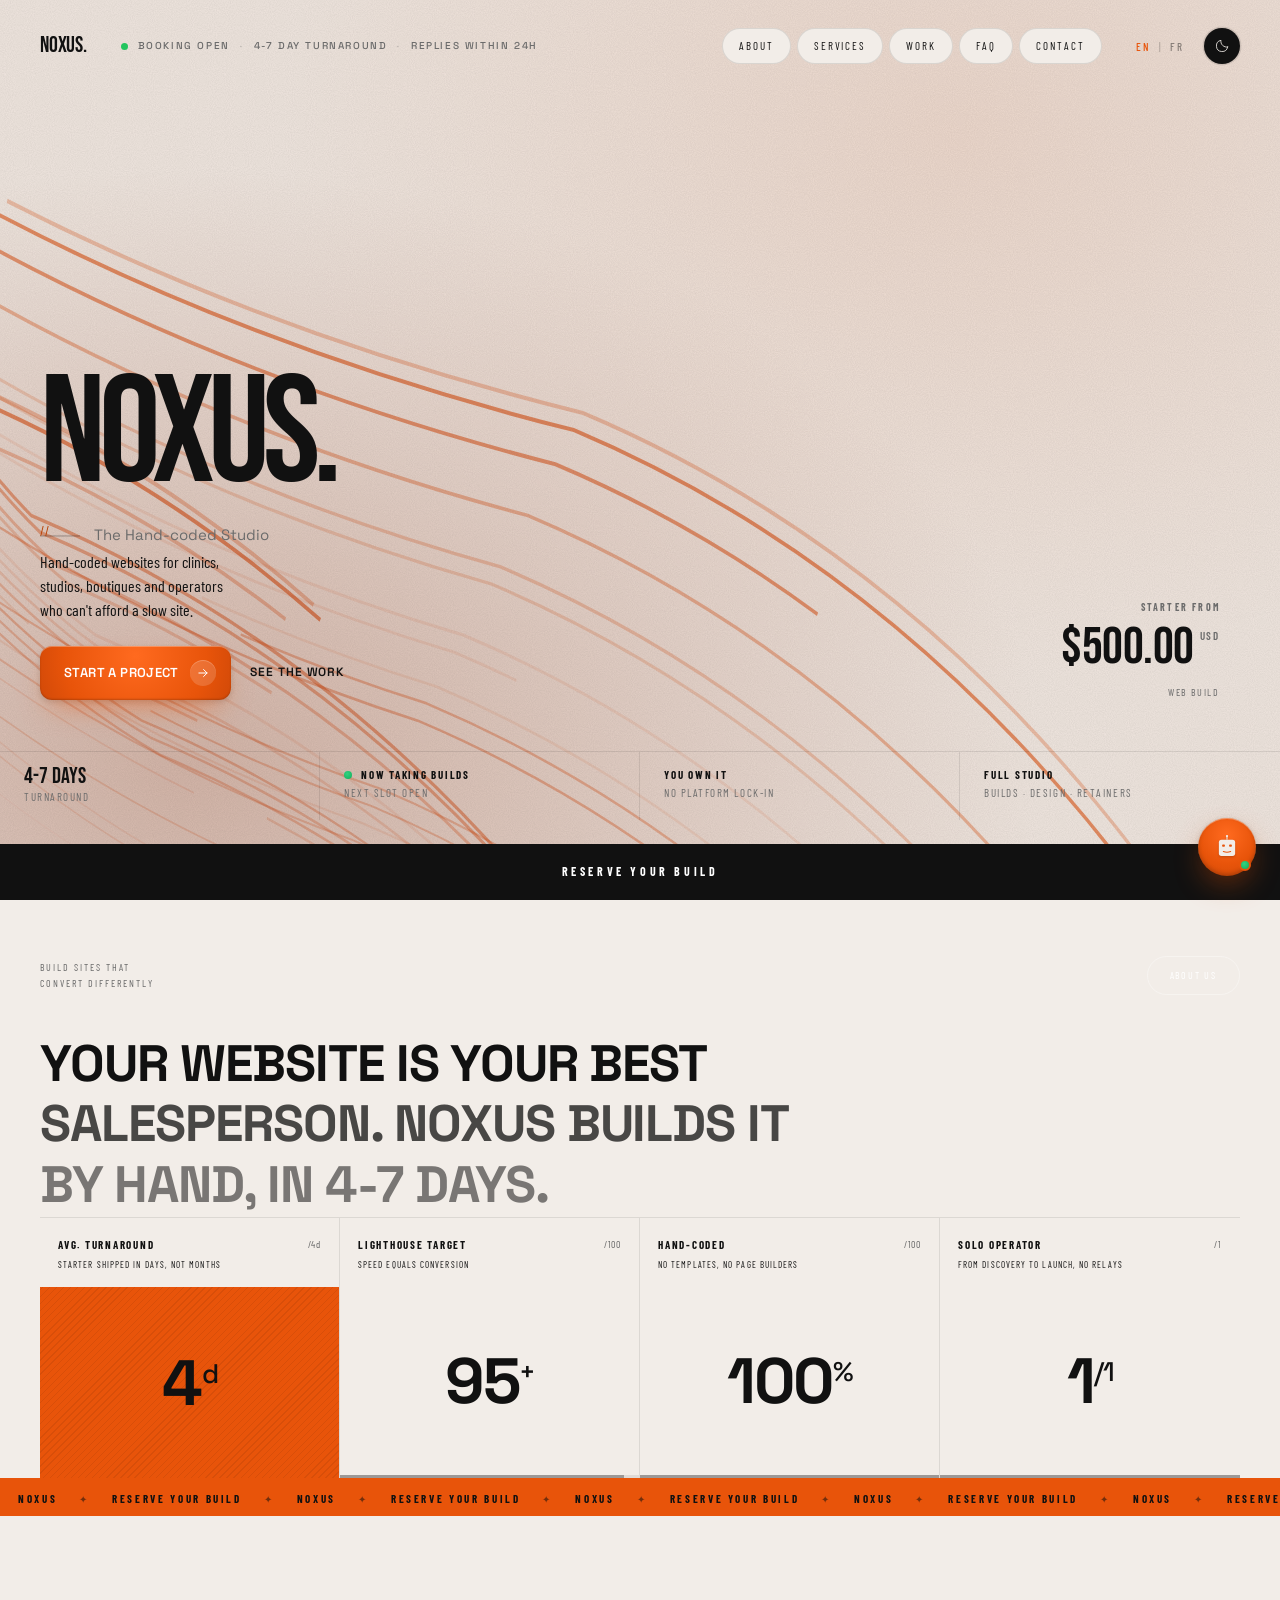
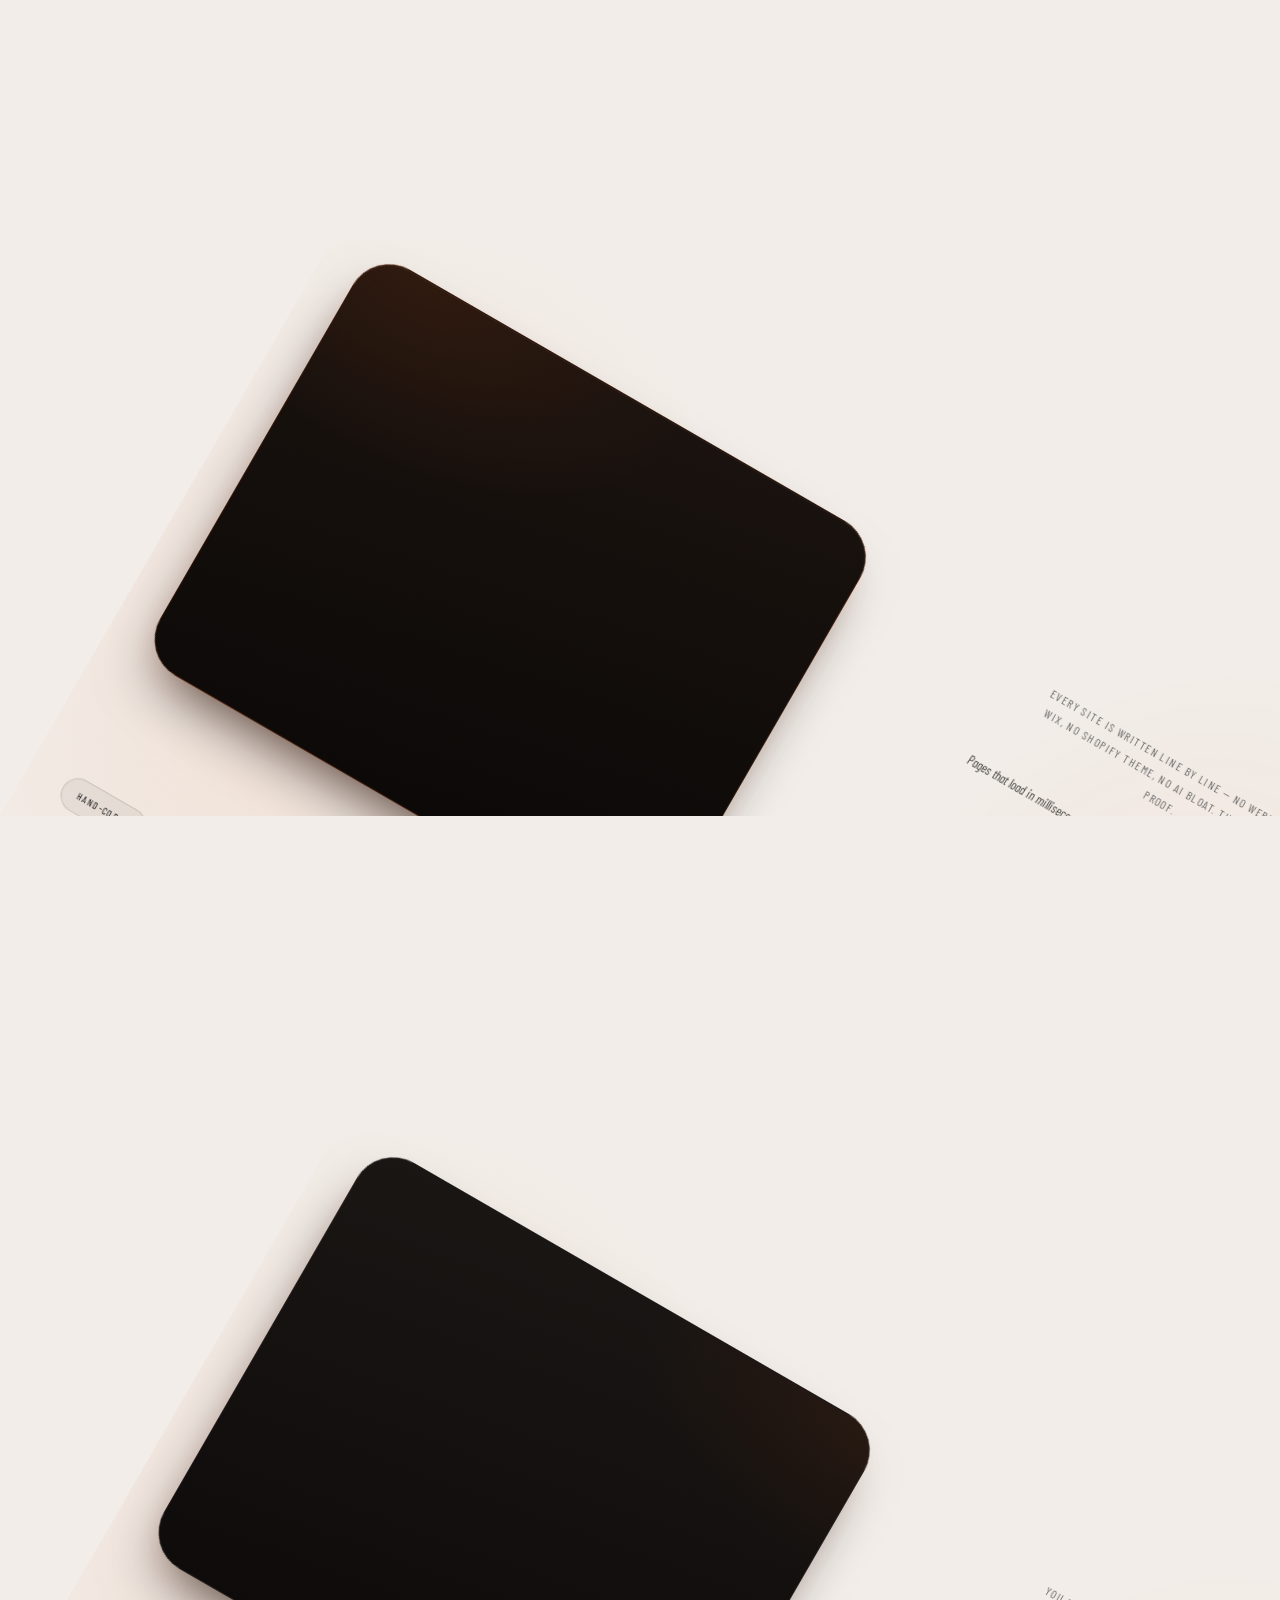
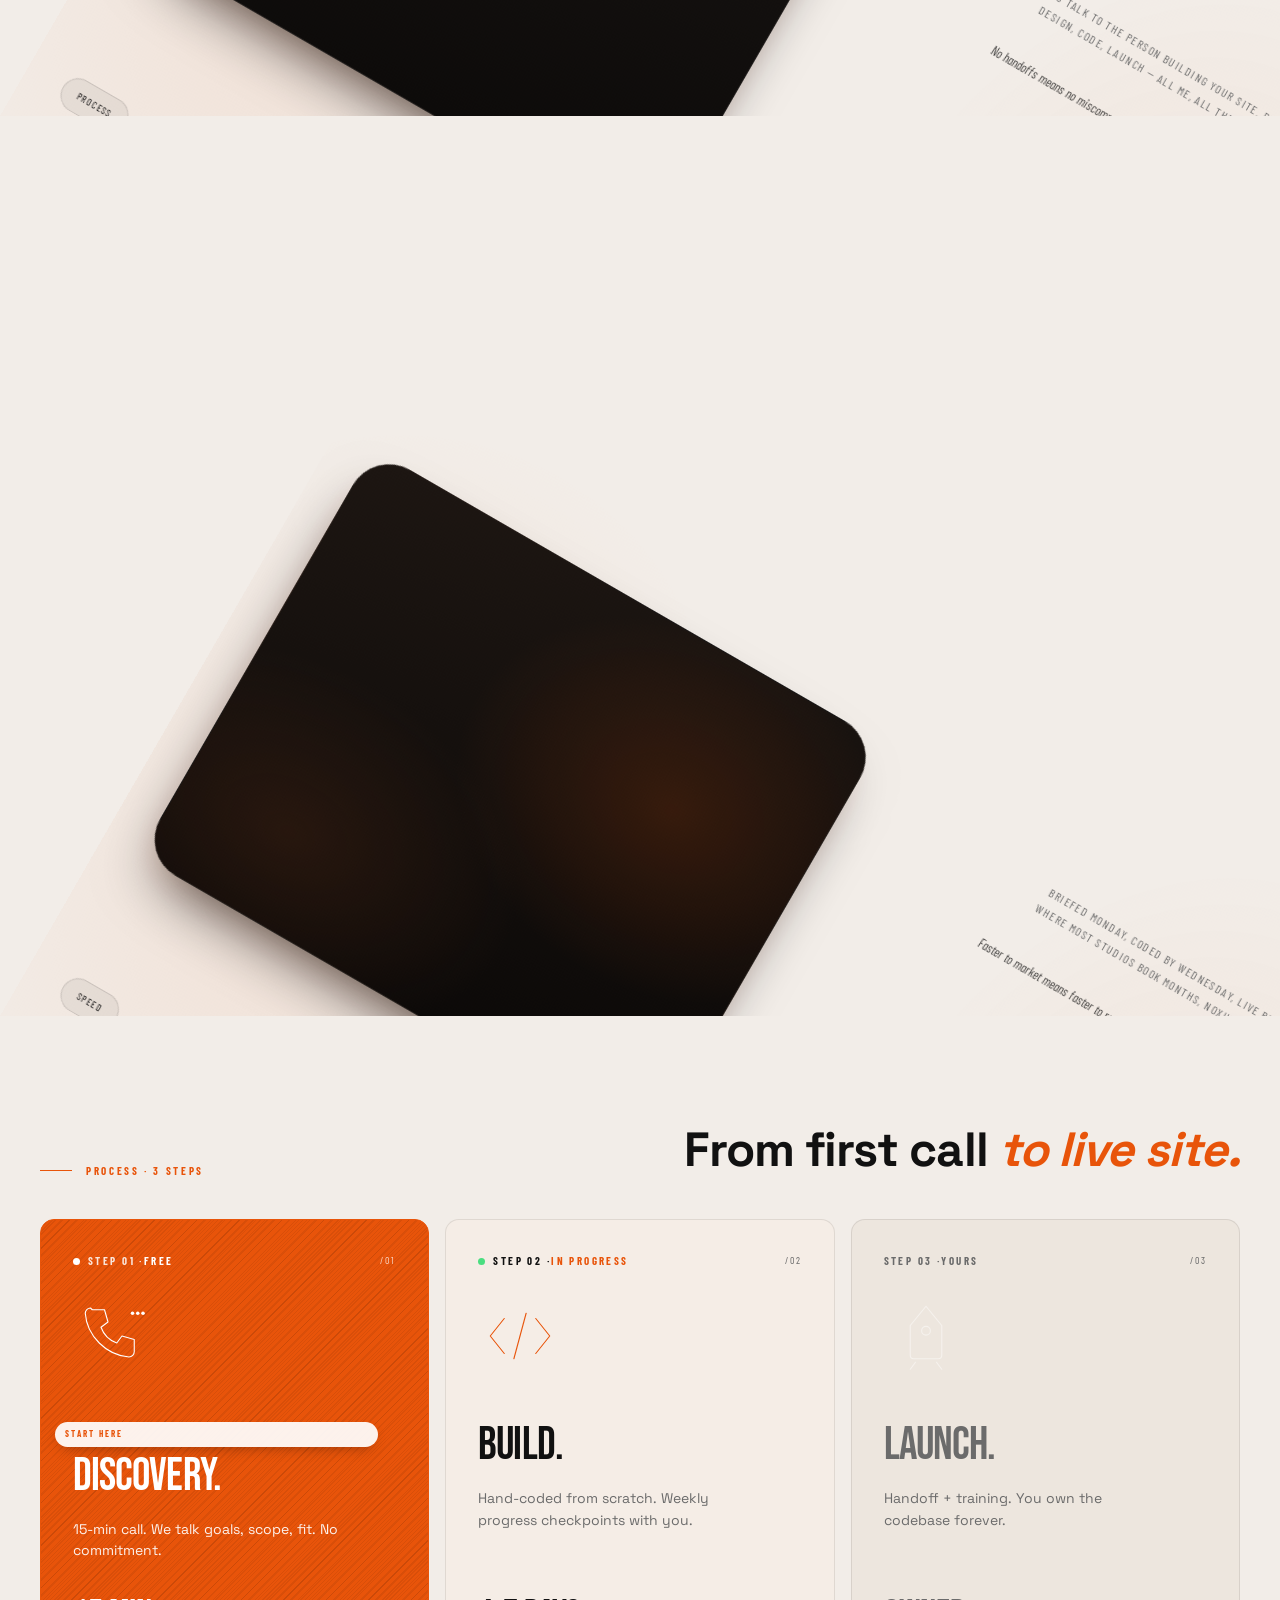
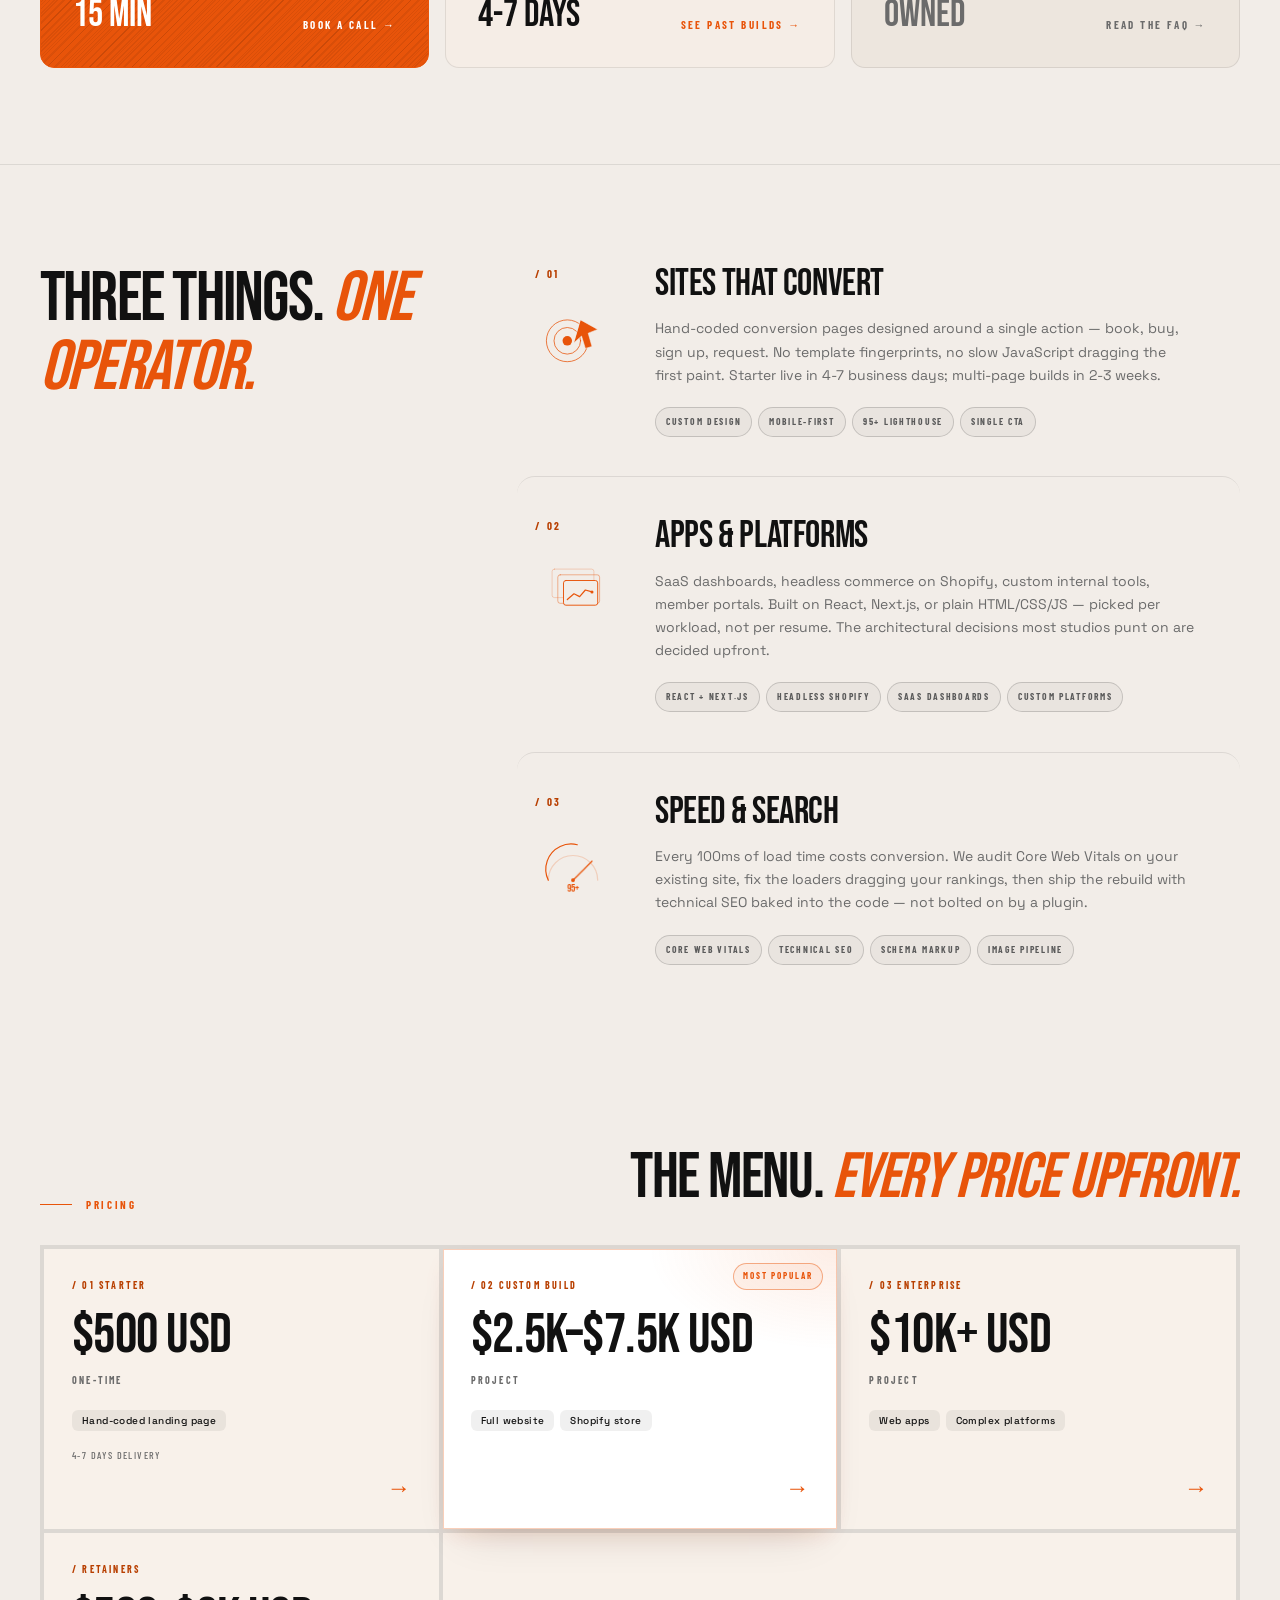
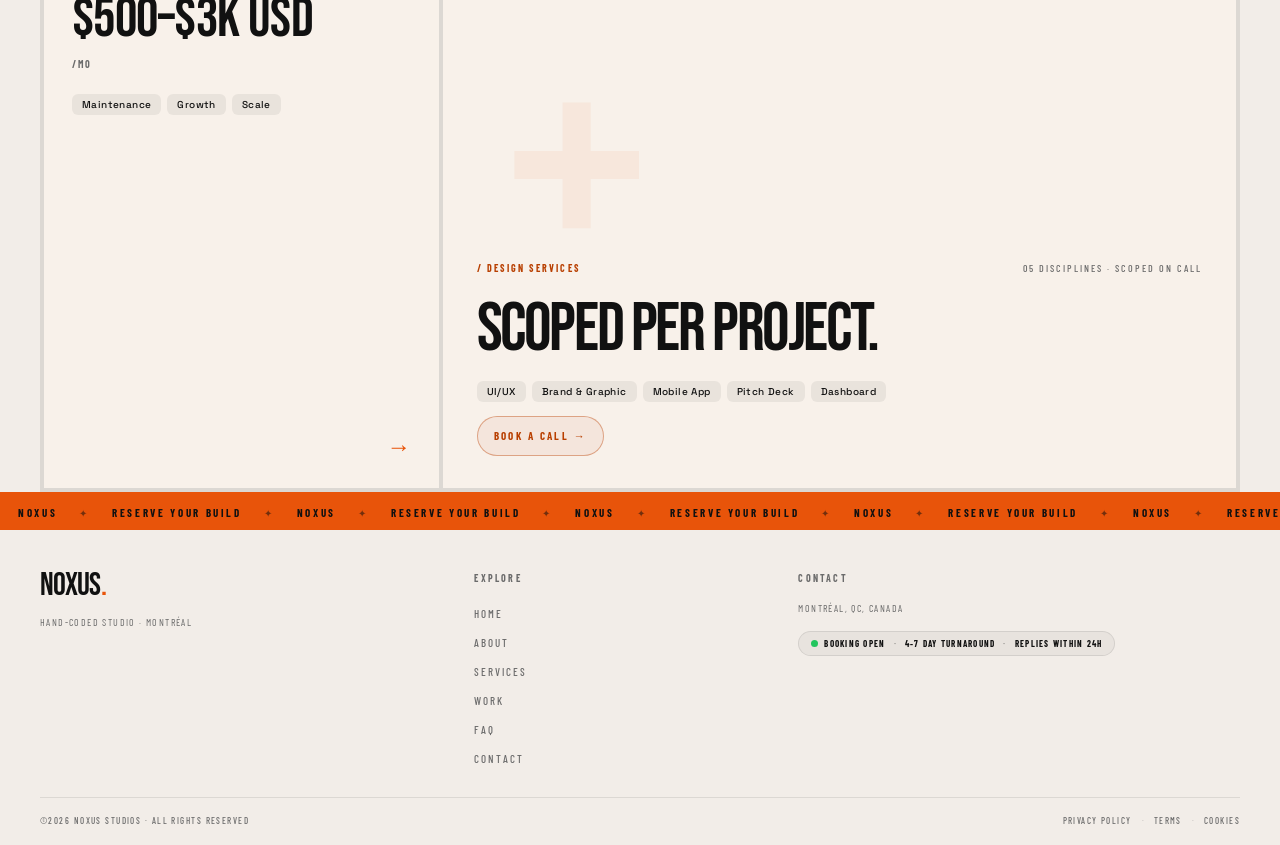
==== commit f7c9c91a: "Home hero: add popping CTA cluster + price eyebrow; footer: add Contact - Hero had no in-view action" ====
--- a/index.html
+++ b/index.html
@@ -145,10 +145,19 @@
           studios, boutiques and operators<br>
           who can't afford a slow site.
         </div>
+        <div class="hero-actions">
+          <a href="contact.html" class="hero-actions__primary">
+            <span data-i18n="home.hero.ctaPrimary">Start a project</span>
+            <span class="hero-actions__arrow" aria-hidden="true">
+              <svg viewBox="0 0 24 24" width="14" height="14" fill="none" stroke="currentColor" stroke-width="1.7" stroke-linecap="round" stroke-linejoin="round"><line x1="5" y1="12" x2="19" y2="12"/><polyline points="13 6 19 12 13 18"/></svg>
+            </span>
+          </a>
+          <a href="work.html" class="hero-actions__secondary" data-i18n="home.hero.ctaSecondary">See the work</a>
+        </div>
       </div>
 
       <div class="hero-price-block">
-        
+        <div class="hero-price-from" data-i18n="home.hero.priceFrom">Starter from</div>
         <div class="hero-price-large">$500.00<sup class="hero-price-cur">USD</sup></div>
         <div class="hero-type-row">
           <span class="hero-type-label" data-i18n="home.hero.priceLabel">Web Build</span>
@@ -719,6 +728,7 @@
           <li><a href="services.html" data-i18n="common.nav.services">Services</a></li>
           <li><a href="work.html"     data-i18n="common.nav.work">Work</a></li>
           <li><a href="faq.html"      data-i18n="common.nav.faq">FAQ</a></li>
+          <li><a href="contact.html"  data-i18n="common.nav.contact">Contact</a></li>
         </ul>
       </div>
 
--- a/css/pages/home.css
+++ b/css/pages/home.css
@@ -141,6 +141,117 @@
   color: var(--text-on-light-primary);
   line-height: 1.5;
   margin: 0;
+}
+
+/* ---- Hero CTA cluster (was missing — the hero had no in-view action) ---- */
+.hero-actions {
+  display: flex;
+  align-items: center;
+  gap: 18px;
+  margin-top: 24px;
+  flex-wrap: wrap;
+}
+.hero-actions__primary {
+  display: inline-flex;
+  align-items: center;
+  gap: 11px;
+  font-family: var(--font-ui);
+  font-size: 13px;
+  font-weight: 600;
+  letter-spacing: 0.03em;
+  text-transform: uppercase;
+  text-decoration: none;
+  color: #fff;
+  padding: 14px 15px 14px 24px;
+  border-radius: 12px;
+  /* dimensional orange — pops off the flat hero */
+  background: radial-gradient(circle at 50% 18%, #FF6A1F 0%, var(--orange) 68%, #D14908 100%);
+  box-shadow:
+    0 1px 0 rgba(255, 255, 255, 0.30) inset,
+    0 -1px 2px rgba(0, 0, 0, 0.20) inset,
+    0 14px 30px -12px rgba(232, 84, 10, 0.6),
+    0 2px 6px rgba(0, 0, 0, 0.14);
+  transition:
+    transform 0.32s cubic-bezier(0.32, 0.72, 0, 1),
+    box-shadow 0.32s cubic-bezier(0.32, 0.72, 0, 1);
+}
+.hero-actions__arrow {
+  display: inline-flex;
+  align-items: center;
+  justify-content: center;
+  width: 26px;
+  height: 26px;
+  border-radius: 50%;
+  background: rgba(255, 255, 255, 0.16);
+  box-shadow: 0 1px 0 rgba(255, 255, 255, 0.22) inset;
+  transition: transform 0.32s cubic-bezier(0.32, 0.72, 0, 1), background 0.32s cubic-bezier(0.32, 0.72, 0, 1);
+}
+.hero-actions__primary:hover {
+  transform: translateY(-2px);
+  box-shadow:
+    0 1px 0 rgba(255, 255, 255, 0.4) inset,
+    0 -1px 2px rgba(0, 0, 0, 0.2) inset,
+    0 22px 44px -12px rgba(232, 84, 10, 0.75),
+    0 3px 8px rgba(0, 0, 0, 0.16);
+}
+.hero-actions__primary:hover .hero-actions__arrow {
+  transform: translateX(3px);
+  background: rgba(255, 255, 255, 0.26);
+}
+.hero-actions__primary:active { transform: translateY(0) scale(0.98); }
+.hero-actions__primary:focus-visible { outline: 2px solid var(--orange); outline-offset: 3px; }
+
+.hero-actions__secondary {
+  position: relative;
+  font-family: var(--font-ui);
+  font-size: 12px;
+  font-weight: 600;
+  letter-spacing: 0.08em;
+  text-transform: uppercase;
+  text-decoration: none;
+  color: var(--text-on-light-primary);
+  padding: 6px 1px;
+  transition: color 0.3s cubic-bezier(0.32, 0.72, 0, 1);
+}
+.hero-actions__secondary::after {
+  content: "";
+  position: absolute;
+  left: 0; right: 0; bottom: 0;
+  height: 1px;
+  background: currentColor;
+  opacity: 0.5;
+  transform: scaleX(0);
+  transform-origin: left;
+  transition: transform 0.36s cubic-bezier(0.32, 0.72, 0, 1);
+}
+.hero-actions__secondary:hover { color: var(--orange-on-light); }
+.hero-actions__secondary:hover::after { transform: scaleX(1); }
+.hero-actions__secondary:focus-visible { outline: 2px solid var(--orange); outline-offset: 3px; }
+
+/* price-from eyebrow */
+.hero-price-from {
+  font-family: var(--font-body);
+  font-size: 10px;
+  font-weight: 700;
+  letter-spacing: 0.22em;
+  text-transform: uppercase;
+  color: var(--text-on-light-muted);
+  margin-bottom: 6px;
+}
+
+/* hero entrance: CTA + price eyebrow rise in on load */
+@media (prefers-reduced-motion: no-preference) {
+  .hero-actions,
+  .hero-price-from {
+    opacity: 0;
+    animation: heroActionsRise 0.7s cubic-bezier(0.32, 0.72, 0, 1) forwards;
+  }
+  .hero-actions { animation-delay: 0.5s; }
+  .hero-price-from { animation-delay: 0.4s; }
+}
+@keyframes heroActionsRise {
+  from { opacity: 0; transform: translateY(14px); }
+  to   { opacity: 1; transform: translateY(0); }
 }
 
 /* live availability dot on the booking cell */
--- a/css/theme-dark.css
+++ b/css/theme-dark.css
@@ -54,6 +54,9 @@
 :root.dark .contact-hero__double-slash { color: rgba(232, 220, 203, 0.65); }
 :root.dark .hero-price-large  { color: #E8DCCB; }
 :root.dark .hero-type-label   { color: rgba(232, 220, 203, 0.55); }
+:root.dark .hero-price-from   { color: rgba(232, 220, 203, 0.5); }
+:root.dark .hero-actions__secondary { color: rgba(232, 220, 203, 0.9); }
+:root.dark .hero-actions__secondary:hover { color: var(--orange-hover); }
 
 /* Nav: cream-on-dark across the whole page when in dark mode -- */
 
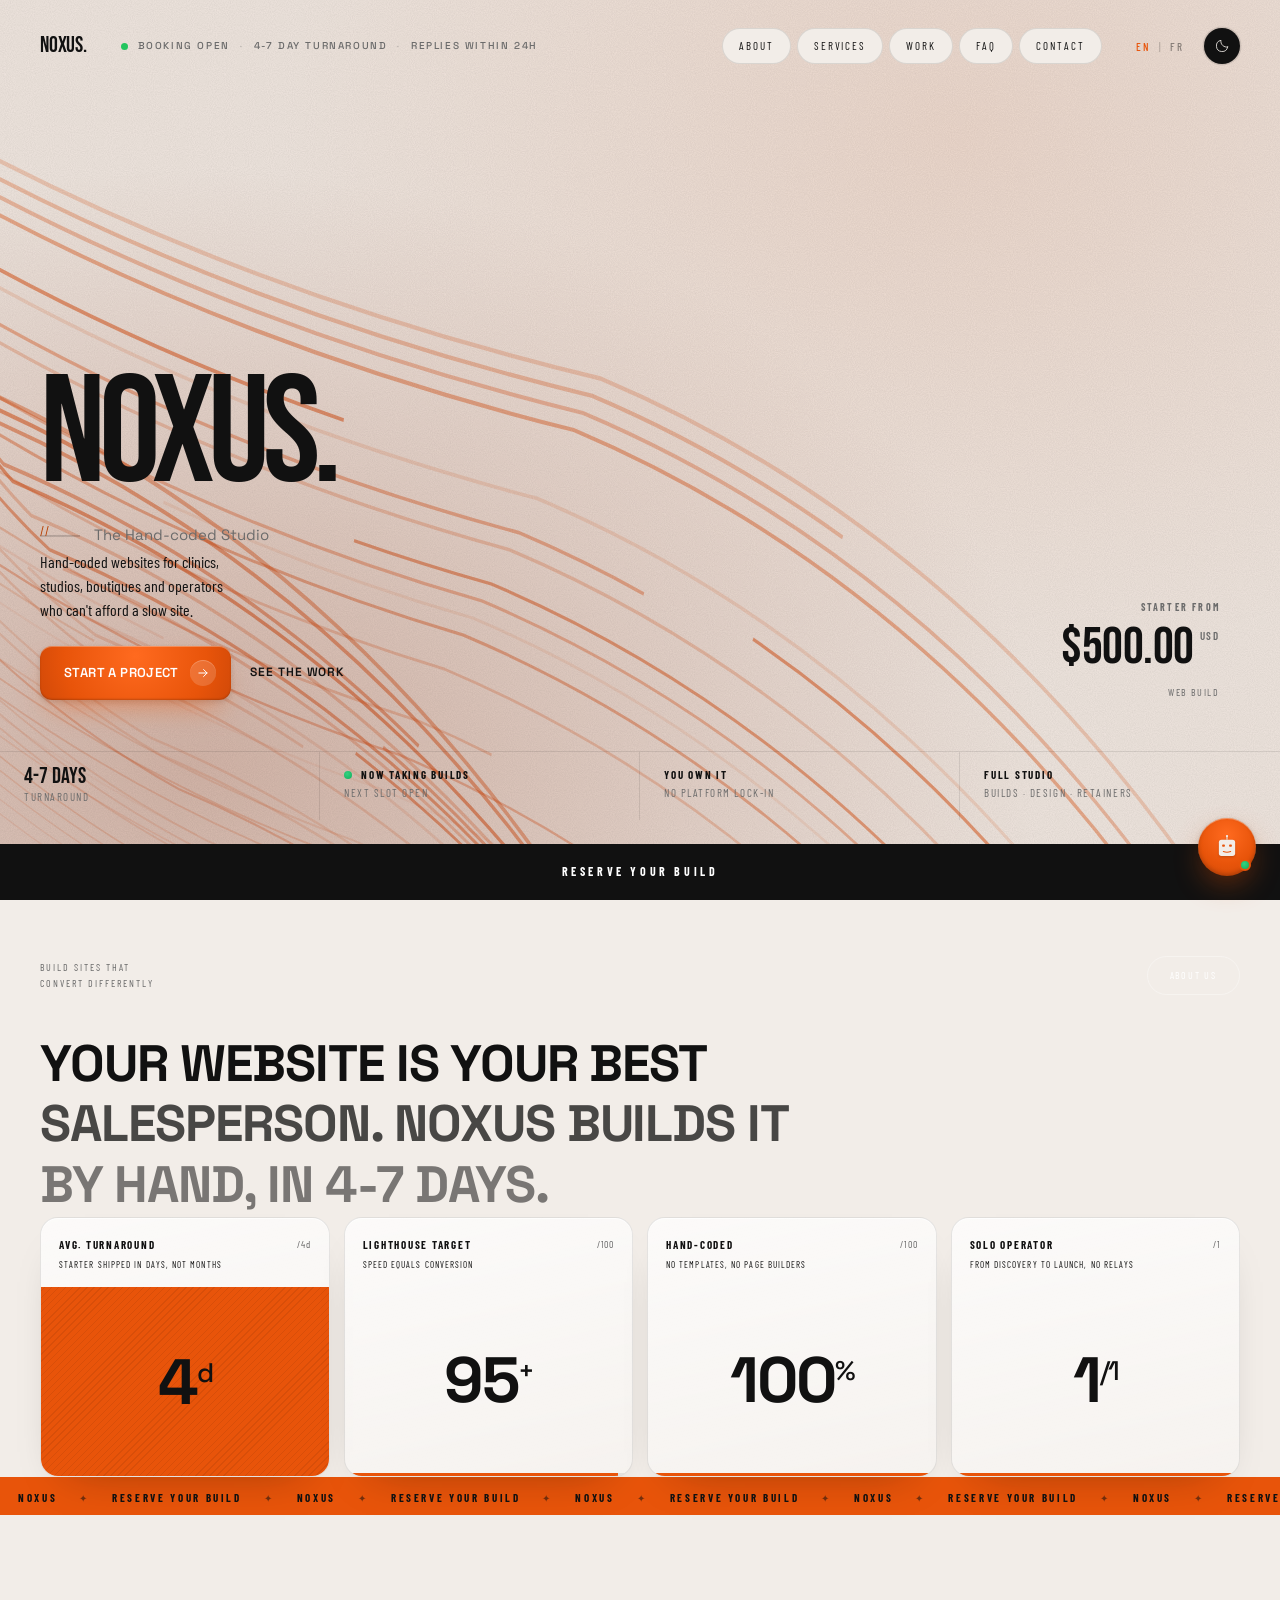
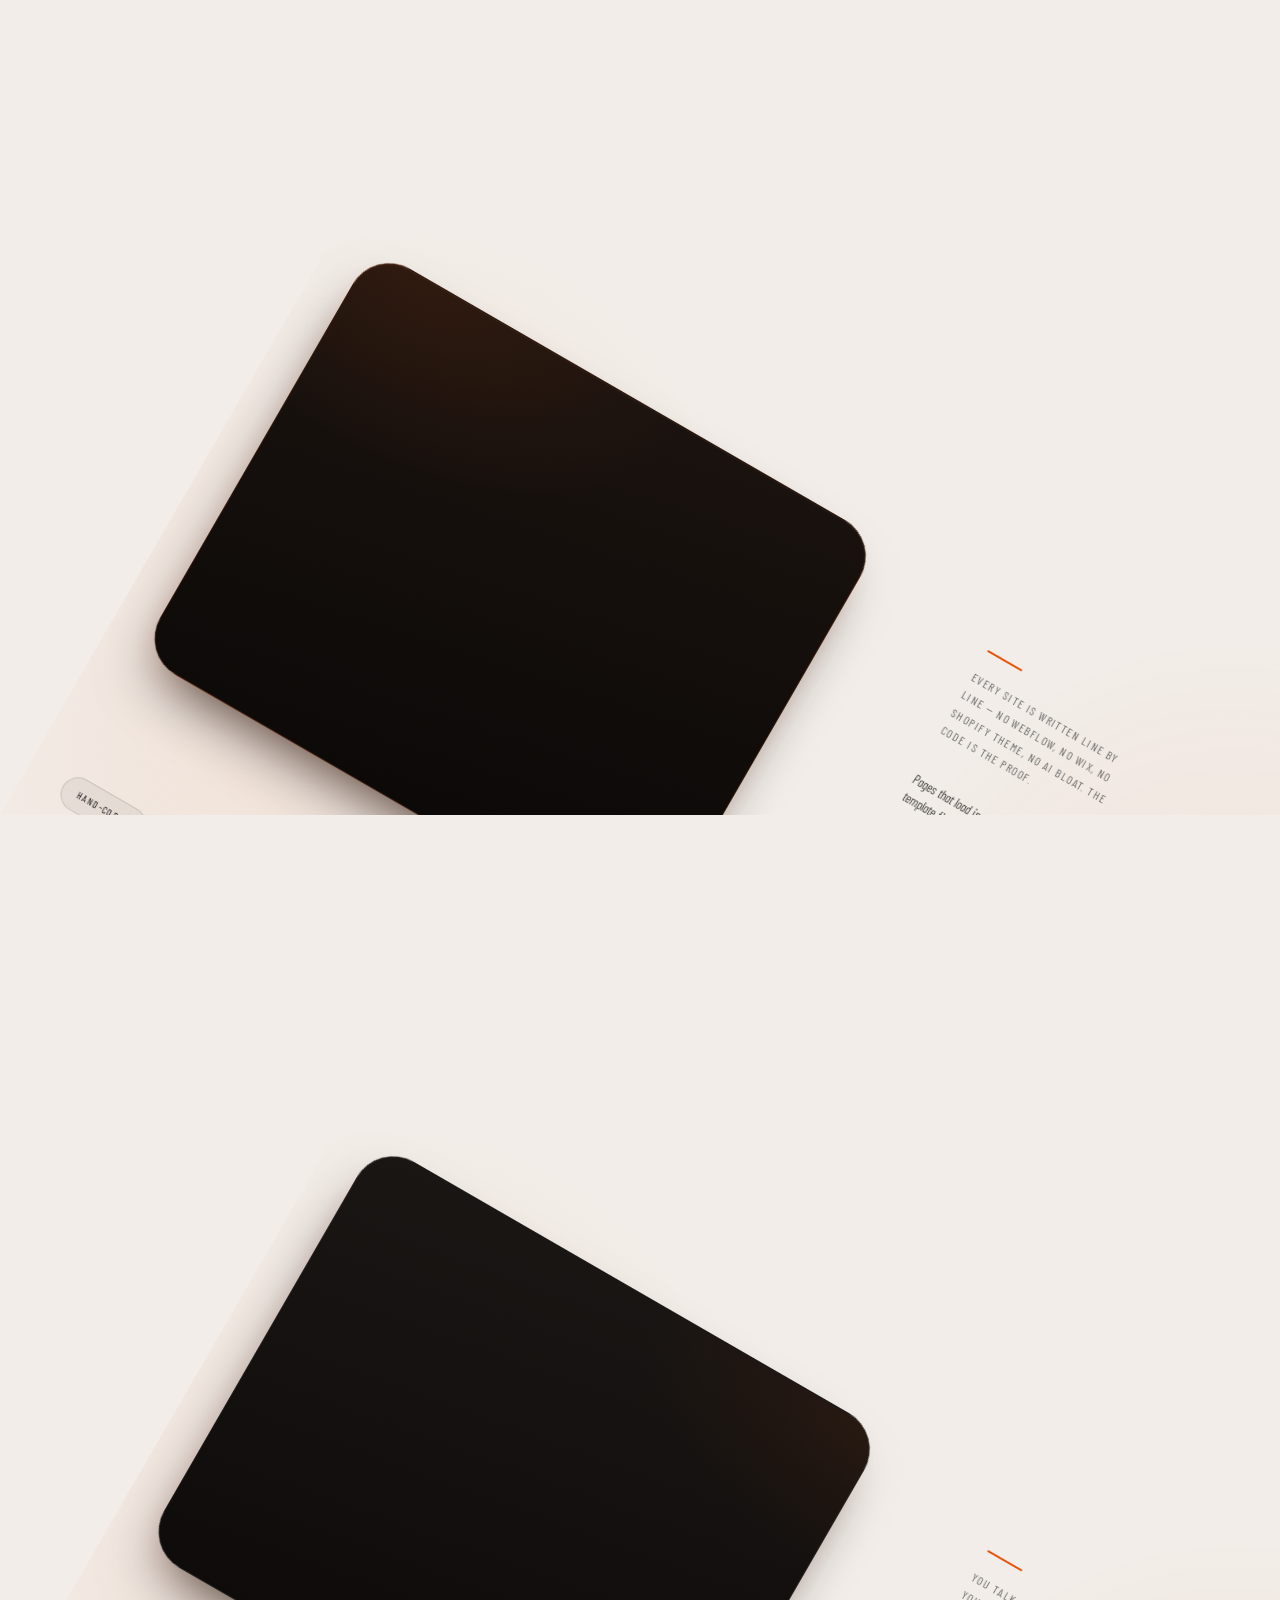
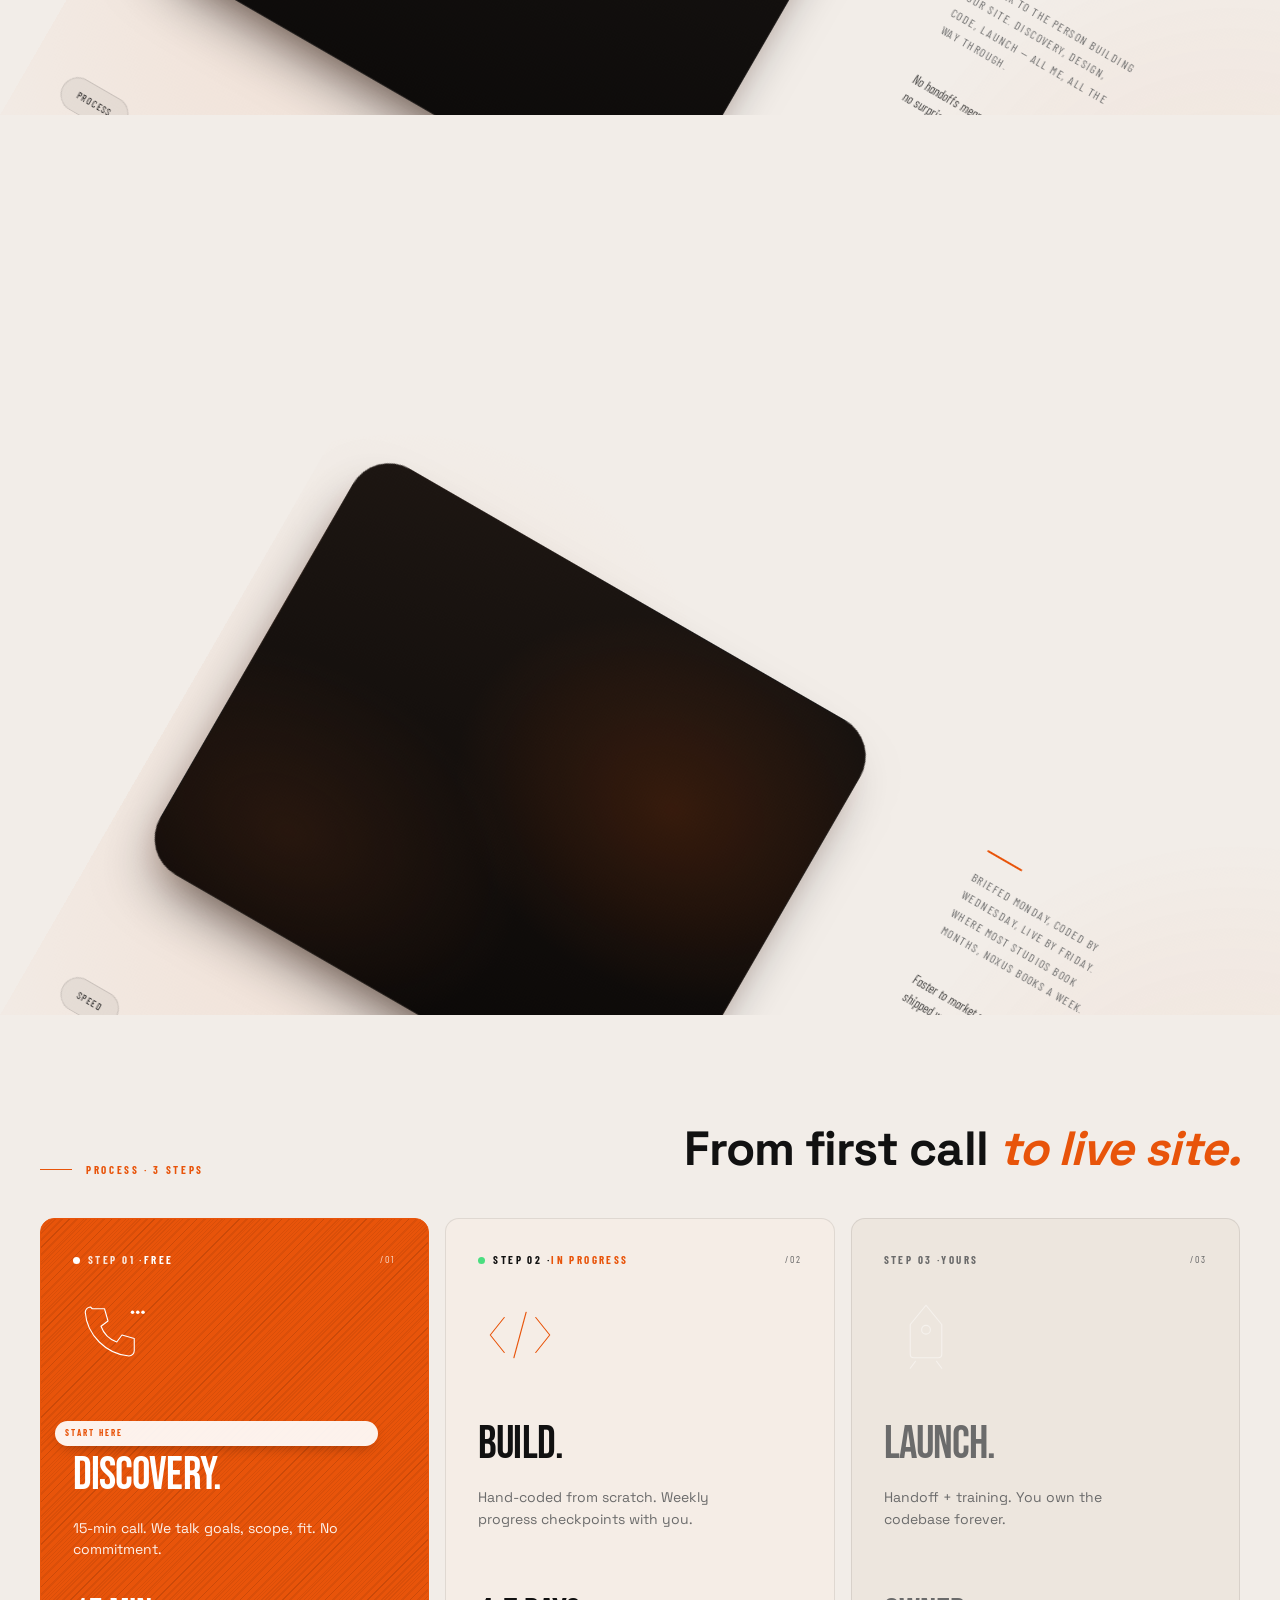
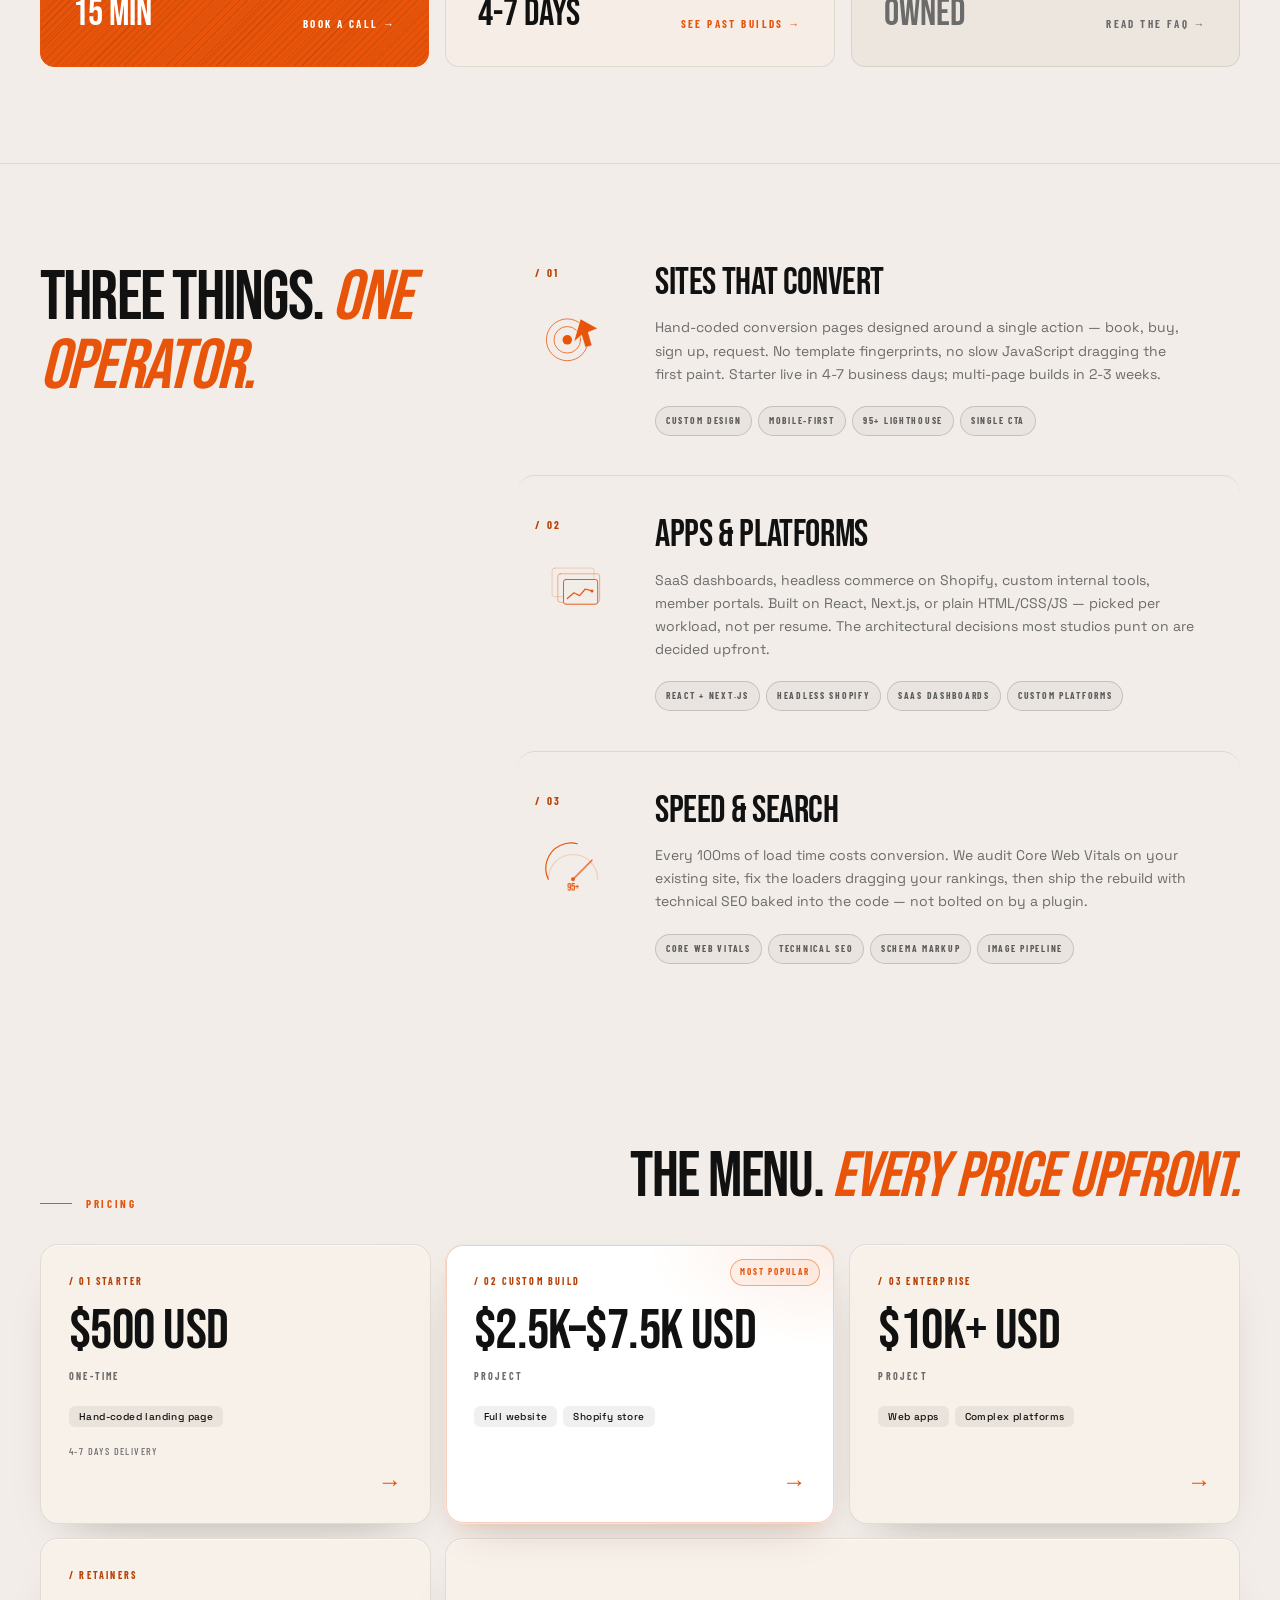
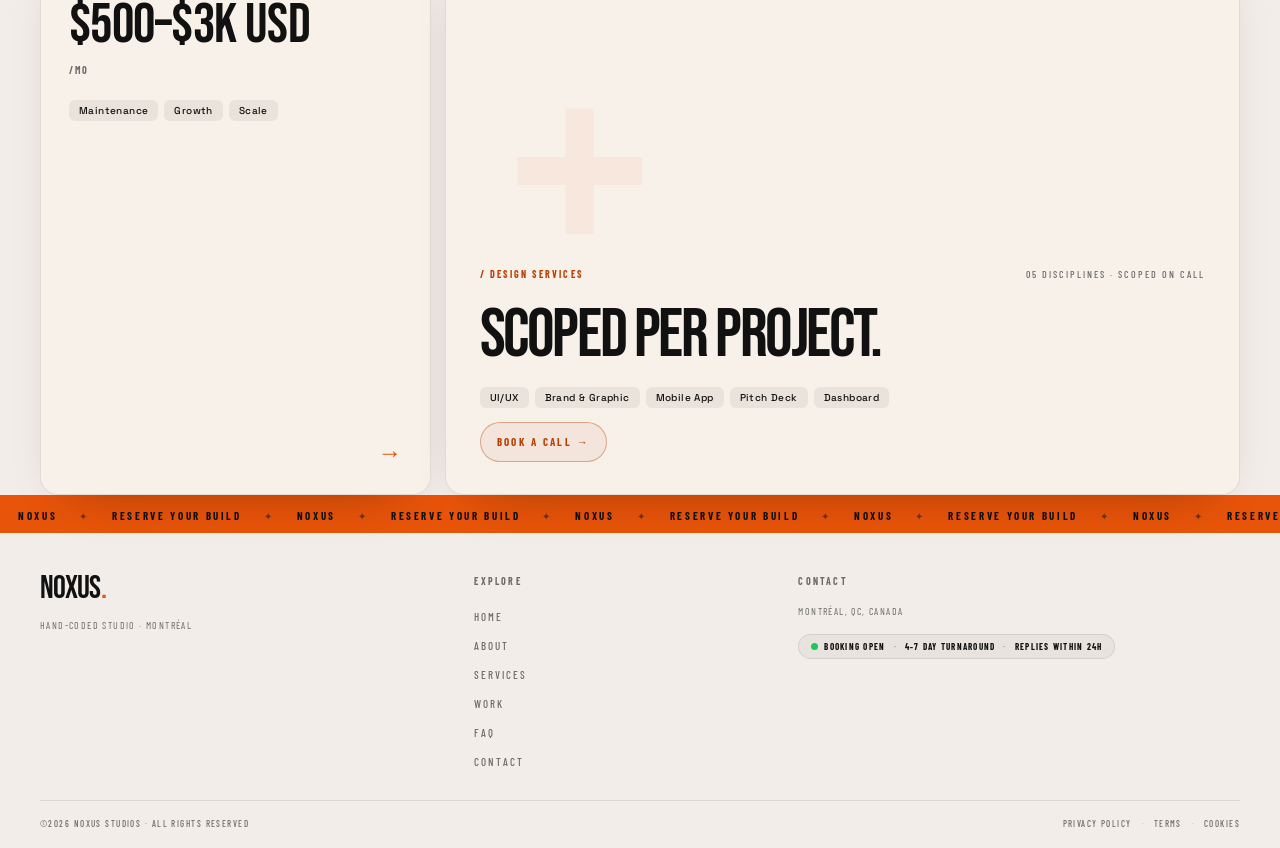
==== commit b238285a: "Home splits: compose the empty right column with a ghost index watermark, left-aligned copy + orange" ====
--- a/index.html
+++ b/index.html
@@ -304,7 +304,7 @@
         </a>
       </div>
 
-      <div class="split-right reveal" style="transition-delay: 100ms">
+      <div class="split-right reveal" data-index="01" style="transition-delay: 100ms">
         <h3 class="split-headline" data-i18n="home.split1.headlineA" data-i18n-html>
           <span class="split-orange">Hand-coded</span><br>
           <span class="split-white">by default.</span>
@@ -352,7 +352,7 @@
         </a>
       </div>
 
-      <div class="split-right reveal" style="transition-delay: 100ms">
+      <div class="split-right reveal" data-index="02" style="transition-delay: 100ms">
         <h3 class="split-headline" data-i18n="home.split2.headlineA" data-i18n-html>
           <span class="split-orange">Founder-led</span><br>
           <span class="split-white">end to end</span>
@@ -400,7 +400,7 @@
         </a>
       </div>
 
-      <div class="split-right reveal" style="transition-delay: 100ms">
+      <div class="split-right reveal" data-index="03" style="transition-delay: 100ms">
         <h3 class="split-headline" data-i18n="home.split3.headlineA" data-i18n-html>
           <span class="split-orange">Shipped</span> in<br>
           <span class="split-white">four days flat.</span>
--- a/css/pages/home.css
+++ b/css/pages/home.css
@@ -348,20 +348,37 @@
 .stats-grid {
   display: grid;
   grid-template-columns: repeat(4, 1fr);
-  border-top: 1px solid var(--border-dark);
-}
-
+  gap: 14px;
+}
+
+/* Rounded dimensional cards (was a flush hairline grid — read as too
+   square/flat). Each card is its own elevated surface with a hover lift. */
 .stat-card {
   position: relative;
-  border-right: 1px solid var(--border-dark);
   display: flex;
   flex-direction: column;
   min-height: 260px;
-  --spot-size: 300px;
-  transition: background-color 0.42s cubic-bezier(0.32, 0.72, 0, 1);
-}
-.stat-card:last-child { border-right: none; }
-.stat-card:not(.is-orange):hover { background-color: rgba(232, 84, 10, 0.045); }
+  border-radius: 18px;
+  overflow: hidden;
+  border: 1px solid var(--border-dark);
+  background: linear-gradient(168deg, rgba(255, 255, 255, 0.045) 0%, rgba(255, 255, 255, 0.015) 100%);
+  box-shadow:
+    0 1px 0 rgba(255, 255, 255, 0.05) inset,
+    0 20px 44px -30px rgba(0, 0, 0, 0.75);
+  --spot-size: 320px;
+  transition:
+    transform 0.42s cubic-bezier(0.32, 0.72, 0, 1),
+    box-shadow 0.42s cubic-bezier(0.32, 0.72, 0, 1),
+    border-color 0.42s cubic-bezier(0.32, 0.72, 0, 1);
+}
+.stat-card:hover {
+  transform: translateY(-4px);
+  border-color: rgba(232, 84, 10, 0.4);
+  box-shadow:
+    0 1px 0 rgba(255, 255, 255, 0.07) inset,
+    0 26px 52px -28px rgba(0, 0, 0, 0.8),
+    0 14px 30px -16px rgba(232, 84, 10, 0.3);
+}
 
 .stat-card-head {
   display: flex;
@@ -437,7 +454,7 @@
 .stat-card-bar-fill {
   position: absolute;
   left: 0; top: 0; bottom: 0;
-  background: rgba(255, 255, 255, 0.35);
+  background: var(--orange);
 }
 
 
@@ -1016,15 +1033,36 @@
 .split-diamond.inactive { background: rgba(255, 255, 255, 0.20); }
 
 .split-right {
-  padding: 48px 48px 40px;
+  position: relative;
+  padding: 56px 56px 40px;
   display: flex;
   flex-direction: column;
-  justify-content: flex-start;
-  gap: 24px;
+  justify-content: center;
+  gap: 22px;
+  overflow: hidden;
   background:
-    radial-gradient(ellipse at 70% 60%, rgba(60, 30, 10, 0.20) 0%, transparent 55%),
+    radial-gradient(ellipse at 78% 50%, rgba(60, 30, 10, 0.24) 0%, transparent 58%),
     var(--dark-bg);
 }
+/* Ghost index numeral — fills the empty right field with depth and
+   echoes the 01/03 counter as an oversized editorial watermark. */
+.split-right::before {
+  content: attr(data-index);
+  position: absolute;
+  top: 50%;
+  right: -1.5vw;
+  transform: translateY(-50%);
+  font-family: var(--font-display);
+  font-size: clamp(220px, 28vw, 440px);
+  line-height: 0.8;
+  letter-spacing: -0.04em;
+  color: rgba(255, 255, 255, 0.026);
+  pointer-events: none;
+  user-select: none;
+  z-index: 0;
+}
+/* Keep real content above the watermark. */
+.split-right > * { position: relative; z-index: 1; }
 .split-right > .split-counter { margin-top: auto; }
 .split-plus-icon {
   width: 28px; height: 28px;
@@ -1052,10 +1090,21 @@
   text-transform: uppercase;
   color: var(--text-on-dark-secondary);
   line-height: 1.7;
-  max-width: 320px;
-  text-align: center;
-  align-self: center;
+  max-width: 38ch;
+  text-align: left;
+  align-self: flex-start;
   margin: 0;
+}
+/* Short orange kicker rule anchors the supporting copy to the left
+   edge, matching the headline alignment. */
+.split-body-text::before {
+  content: "";
+  display: block;
+  width: 40px;
+  height: 2px;
+  border-radius: 2px;
+  background: var(--orange);
+  margin-bottom: 18px;
 }
 .split-outcome {
   font-family: var(--font-body);
@@ -1063,9 +1112,9 @@
   font-style: italic;
   color: rgba(255, 255, 255, 0.6);
   line-height: 1.55;
-  max-width: 380px;
-  text-align: center;
-  align-self: center;
+  max-width: 42ch;
+  text-align: left;
+  align-self: flex-start;
   margin: 14px 0 0;
 }
 .split-counter {
@@ -1220,18 +1269,27 @@
   display: grid;
   grid-template-columns: 1fr 1fr 1fr;
   grid-template-rows: auto auto;
-  gap: 4px;
-  background: var(--black);
-  padding: 4px;
+  gap: 14px;
+  background: transparent;
+  padding: 0;
 }
 .bento-cell {
-  background: var(--dark-bg);
+  background: linear-gradient(168deg, #1c1614 0%, #141110 100%);
   padding: 28px;
   position: relative;
   display: flex;
   flex-direction: column;
   justify-content: space-between;
   min-height: 280px;
+  border-radius: 18px;
+  border: 1px solid var(--border-dark);
+  box-shadow:
+    0 1px 0 rgba(255, 255, 255, 0.04) inset,
+    0 22px 48px -30px rgba(0, 0, 0, 0.7);
+}
+.bento-cell-price:hover {
+  transform: translateY(-4px);
+  border-color: rgba(232, 84, 10, 0.4);
 }
 
 /* ============================================================
@@ -1591,8 +1649,6 @@
 
 @media (max-width: 480px) {
   .stats-grid { grid-template-columns: 1fr; }
-  .stat-card { border-right: none; border-bottom: 1px solid var(--border-dark); }
-  .stat-card:last-child { border-bottom: none; }
   .hero-info-bar { grid-template-columns: 1fr 1fr; }
   .hero-title-block { top: 25%; transform: none; }
 
--- a/css/theme-dark.css
+++ b/css/theme-dark.css
@@ -408,11 +408,19 @@
 :root:not(.dark) .fh-fade {
   color: rgba(0, 0, 0, 0.50);
 }
-:root:not(.dark) .stats-grid {
-  border-top-color: var(--border-light);
-}
 :root:not(.dark) .stat-card {
-  border-right-color: var(--border-light);
+  border-color: var(--border-light);
+  background: linear-gradient(168deg, rgba(255, 255, 255, 0.75) 0%, rgba(255, 255, 255, 0.32) 100%);
+  box-shadow:
+    0 1px 0 rgba(255, 255, 255, 0.7) inset,
+    0 20px 44px -30px rgba(20, 12, 6, 0.4);
+}
+:root:not(.dark) .stat-card:hover {
+  border-color: rgba(232, 84, 10, 0.4);
+  box-shadow:
+    0 1px 0 rgba(255, 255, 255, 0.7) inset,
+    0 26px 52px -28px rgba(20, 12, 6, 0.45),
+    0 14px 30px -16px rgba(232, 84, 10, 0.28);
 }
 :root:not(.dark) .stat-card-name,
 :root:not(.dark) .stat-number {
@@ -428,7 +436,7 @@
   background: rgba(0, 0, 0, 0.08);
 }
 :root:not(.dark) .stat-card-bar-fill {
-  background: rgba(0, 0, 0, 0.30);
+  background: var(--orange);
 }
 /* The orange stat card keeps its orange interior — text stays white */
 
@@ -477,8 +485,11 @@
    flip it independently from .split-section / .split-left */
 :root:not(.dark) .split-right {
   background:
-    radial-gradient(ellipse at 70% 60%, rgba(232, 84, 10, 0.06) 0%, transparent 55%),
+    radial-gradient(ellipse at 78% 50%, rgba(232, 84, 10, 0.07) 0%, transparent 58%),
     var(--off-white);
+}
+:root:not(.dark) .split-right::before {
+  color: rgba(20, 12, 6, 0.045);
 }
 /* Divider rules between split-left and split-right */
 :root:not(.dark) .split-divider {
@@ -560,7 +571,7 @@
   background: var(--off-white);
 }
 :root:not(.dark) .bento-grid {
-  background: var(--border-light);
+  background: transparent;
 }
 :root:not(.dark) .bento-eyebrow {
   color: var(--text-on-light-secondary);
@@ -570,6 +581,10 @@
 }
 :root:not(.dark) .bento-cell {
   background: #F8F1EA;
+  border-color: var(--border-light);
+  box-shadow:
+    0 1px 0 rgba(255, 255, 255, 0.6) inset,
+    0 22px 48px -32px rgba(20, 12, 6, 0.4);
 }
 :root:not(.dark) .bento-cell-price:hover,
 :root:not(.dark) .bento-cell-price:active,
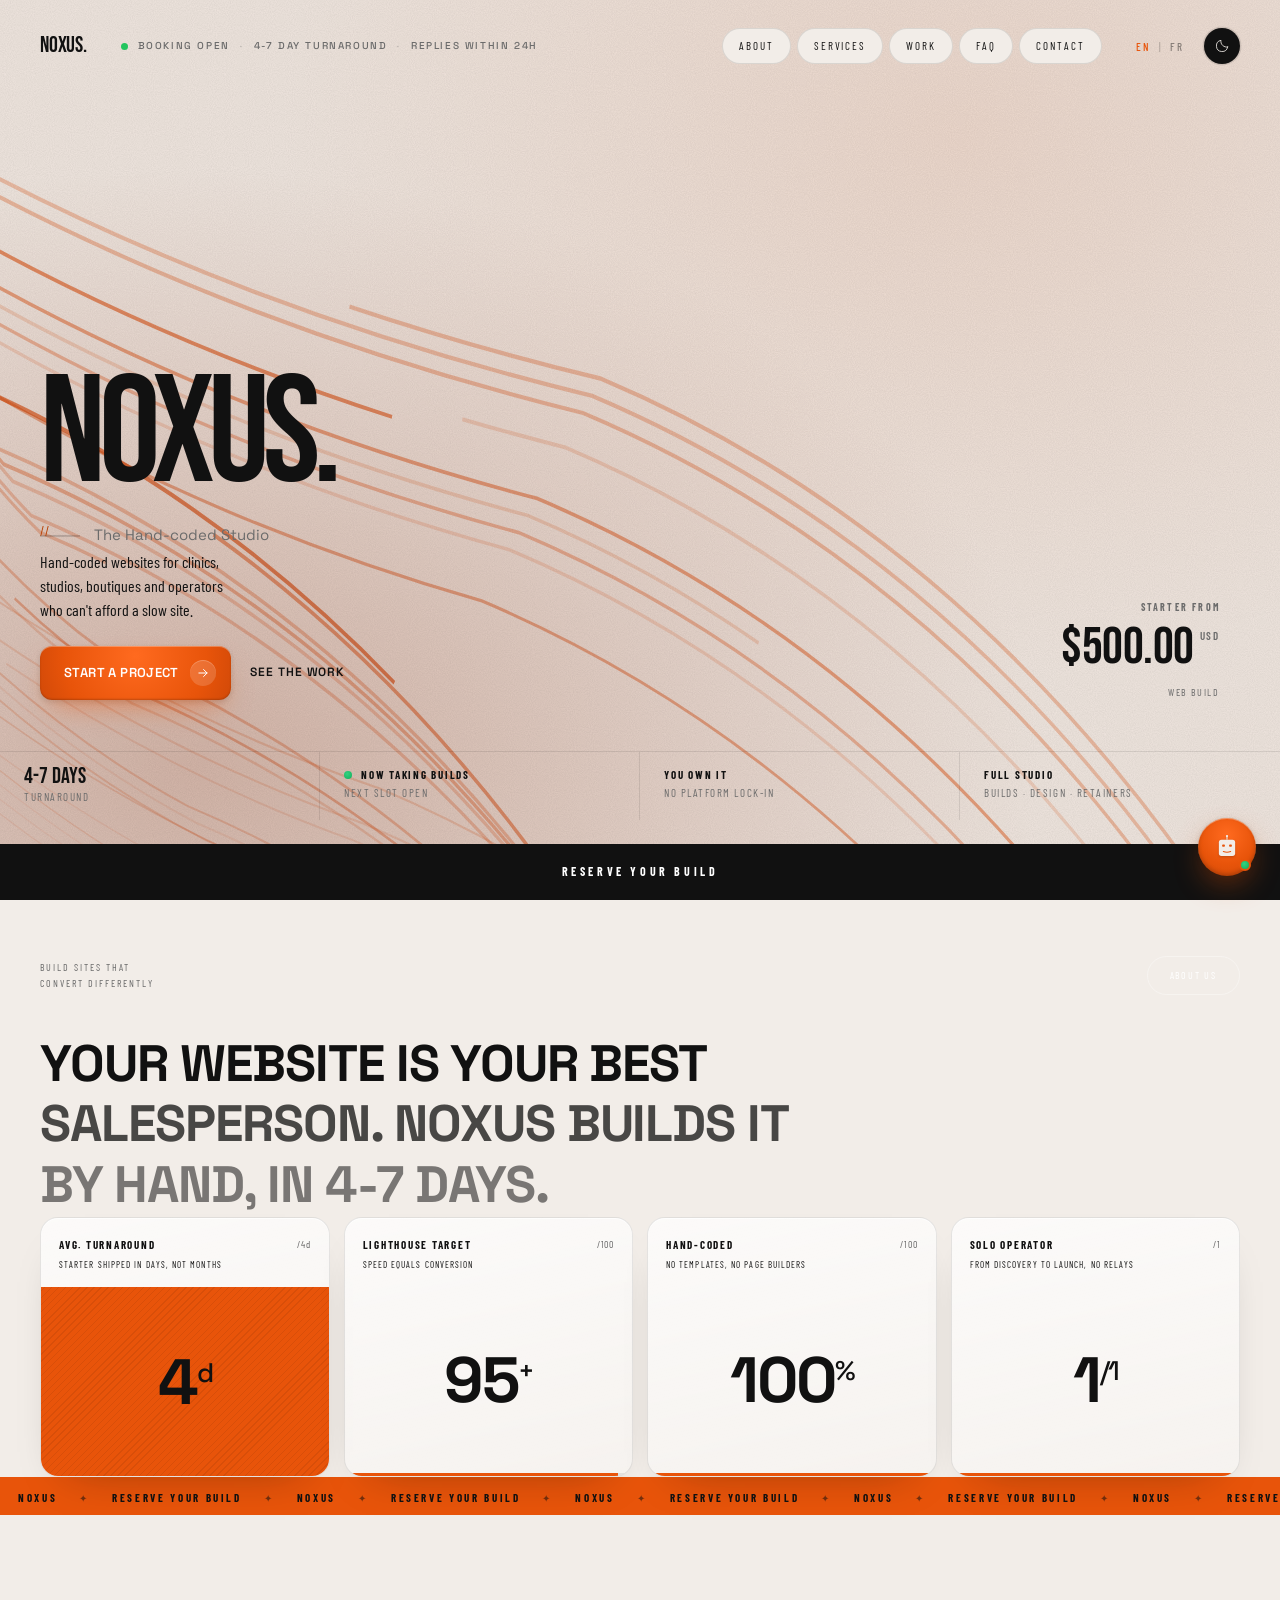
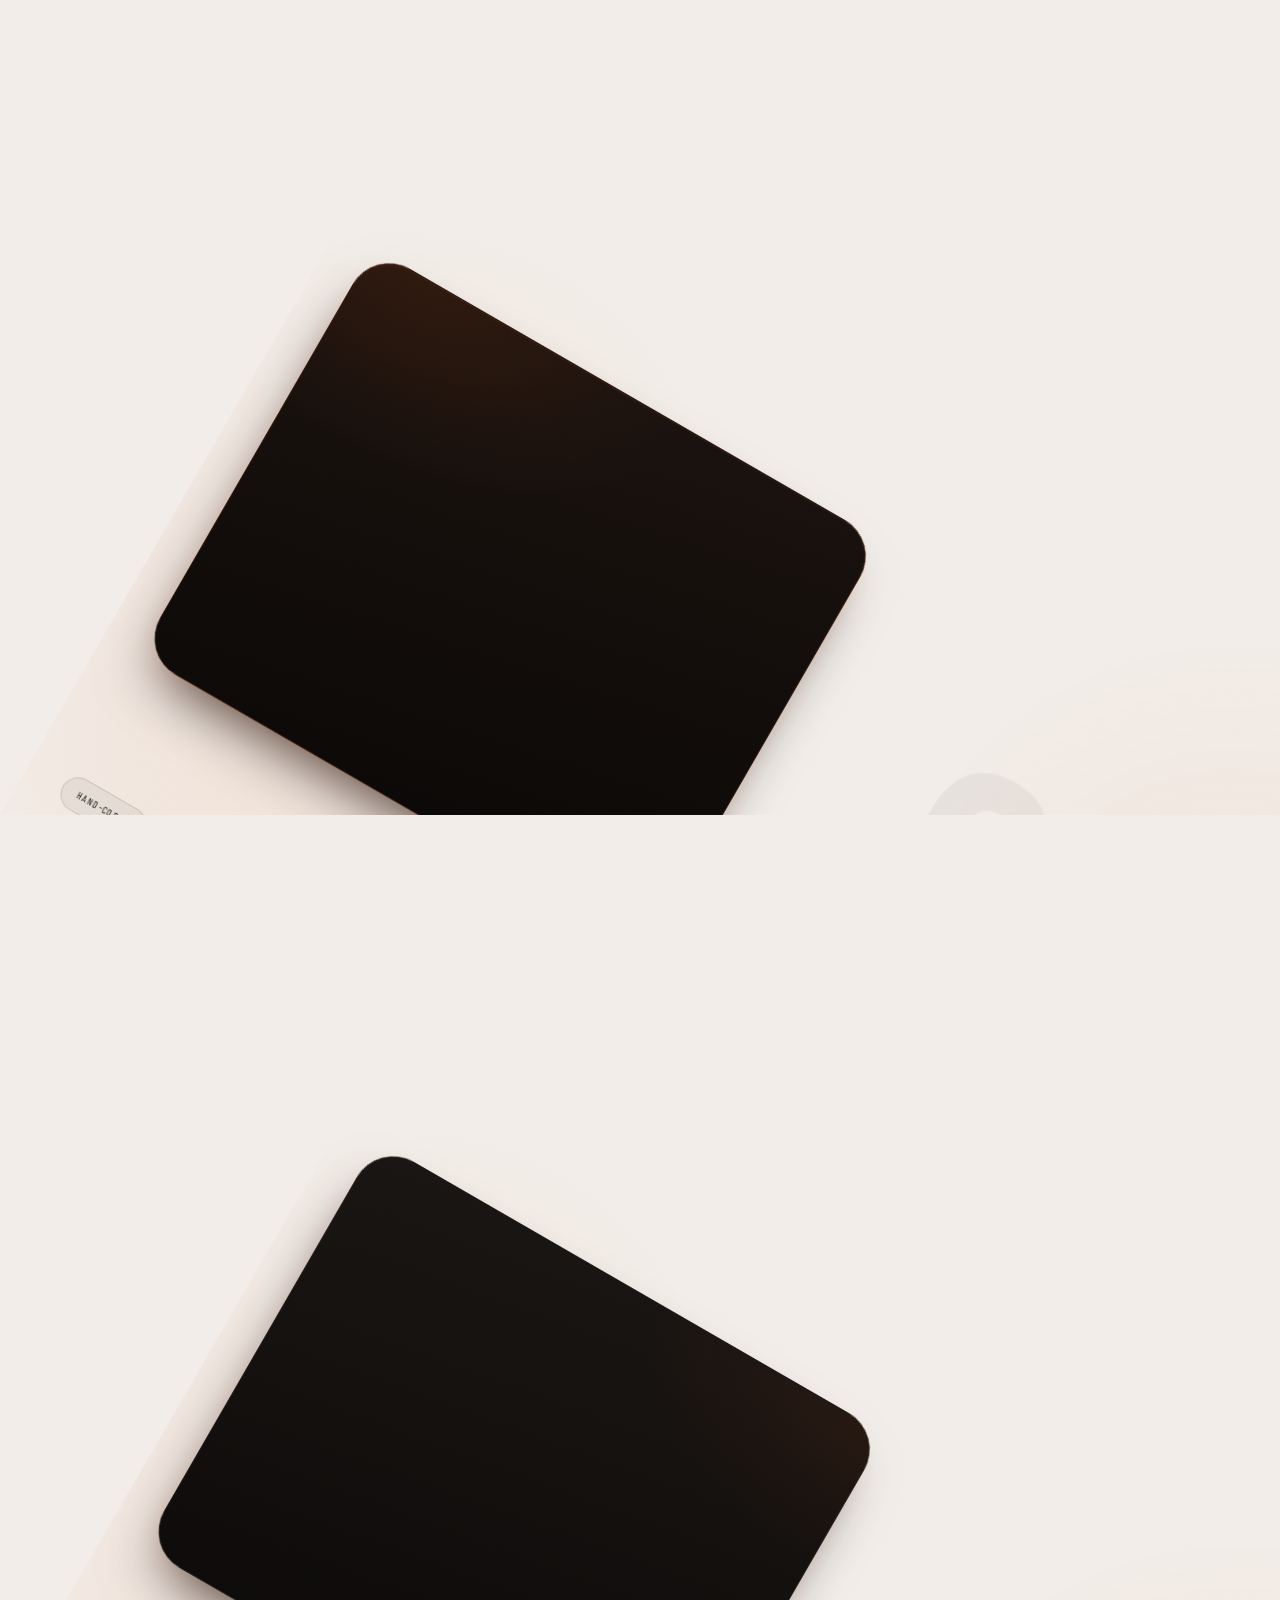
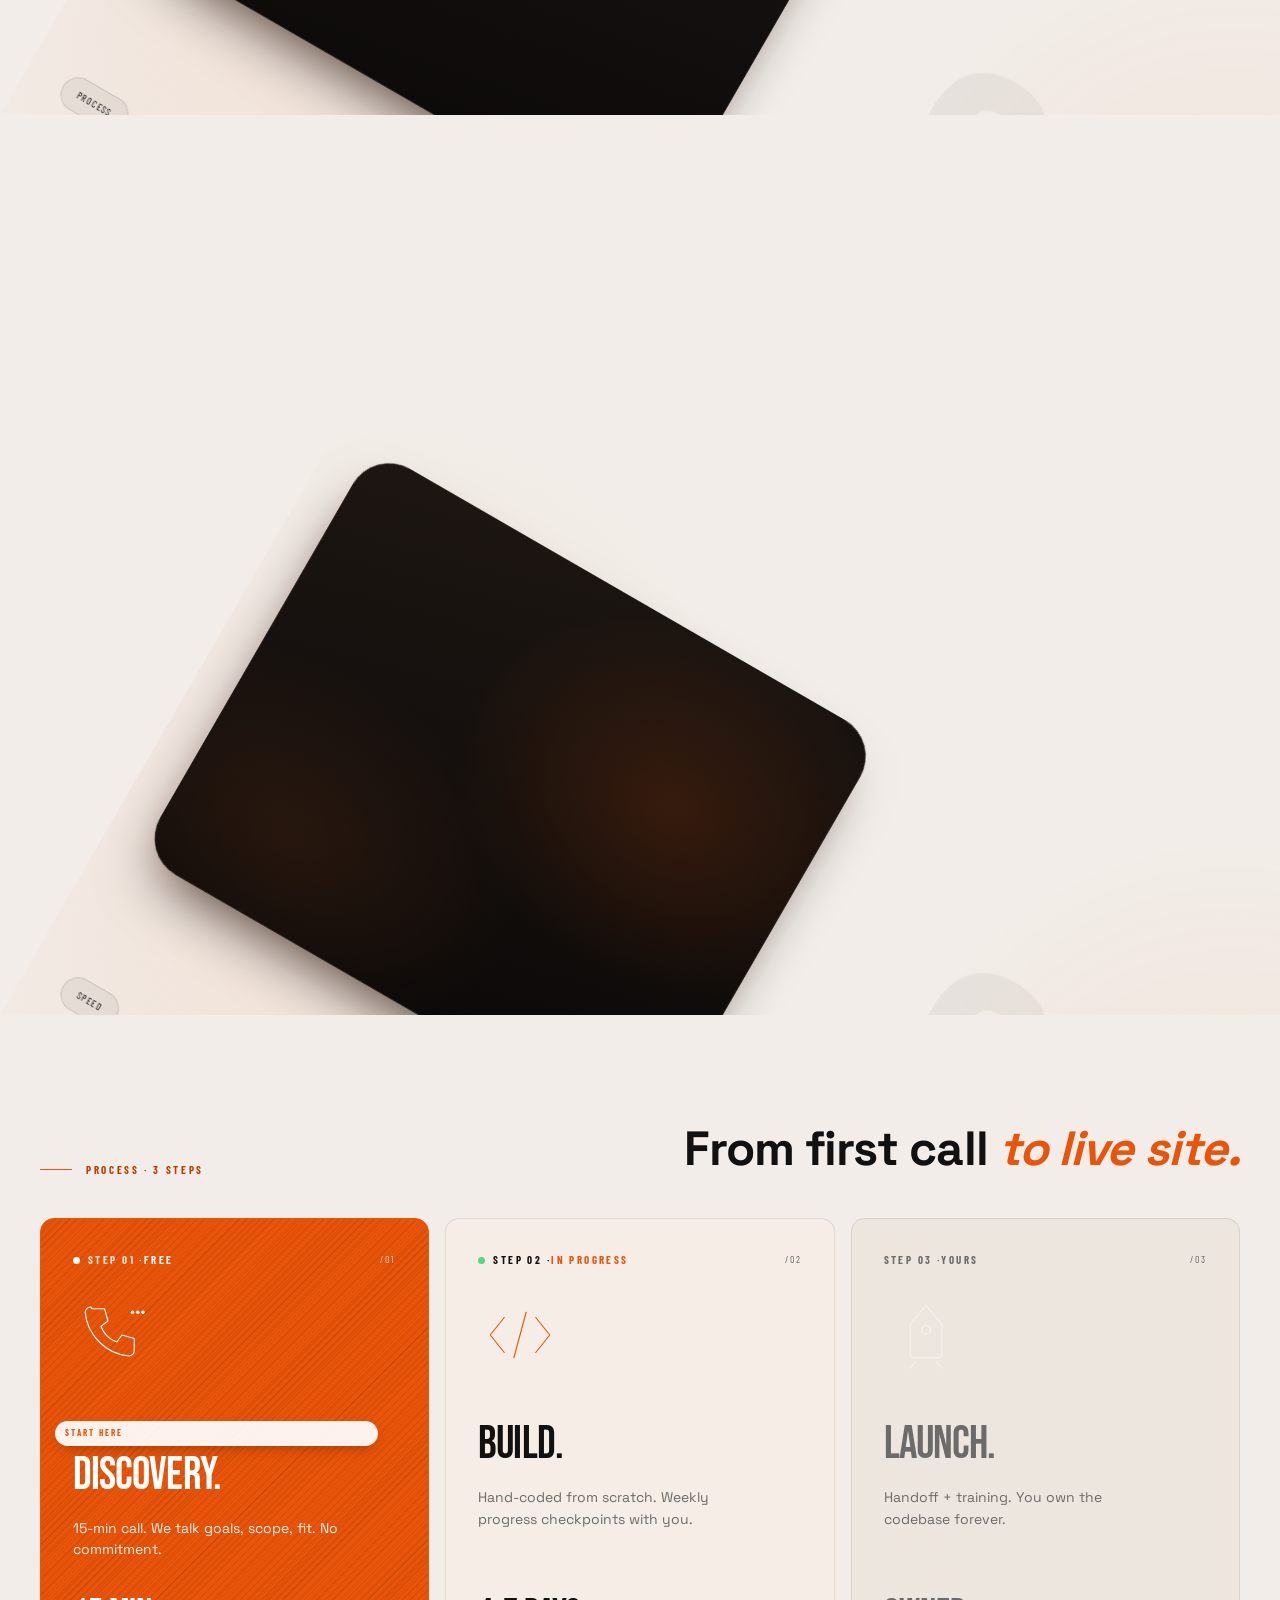
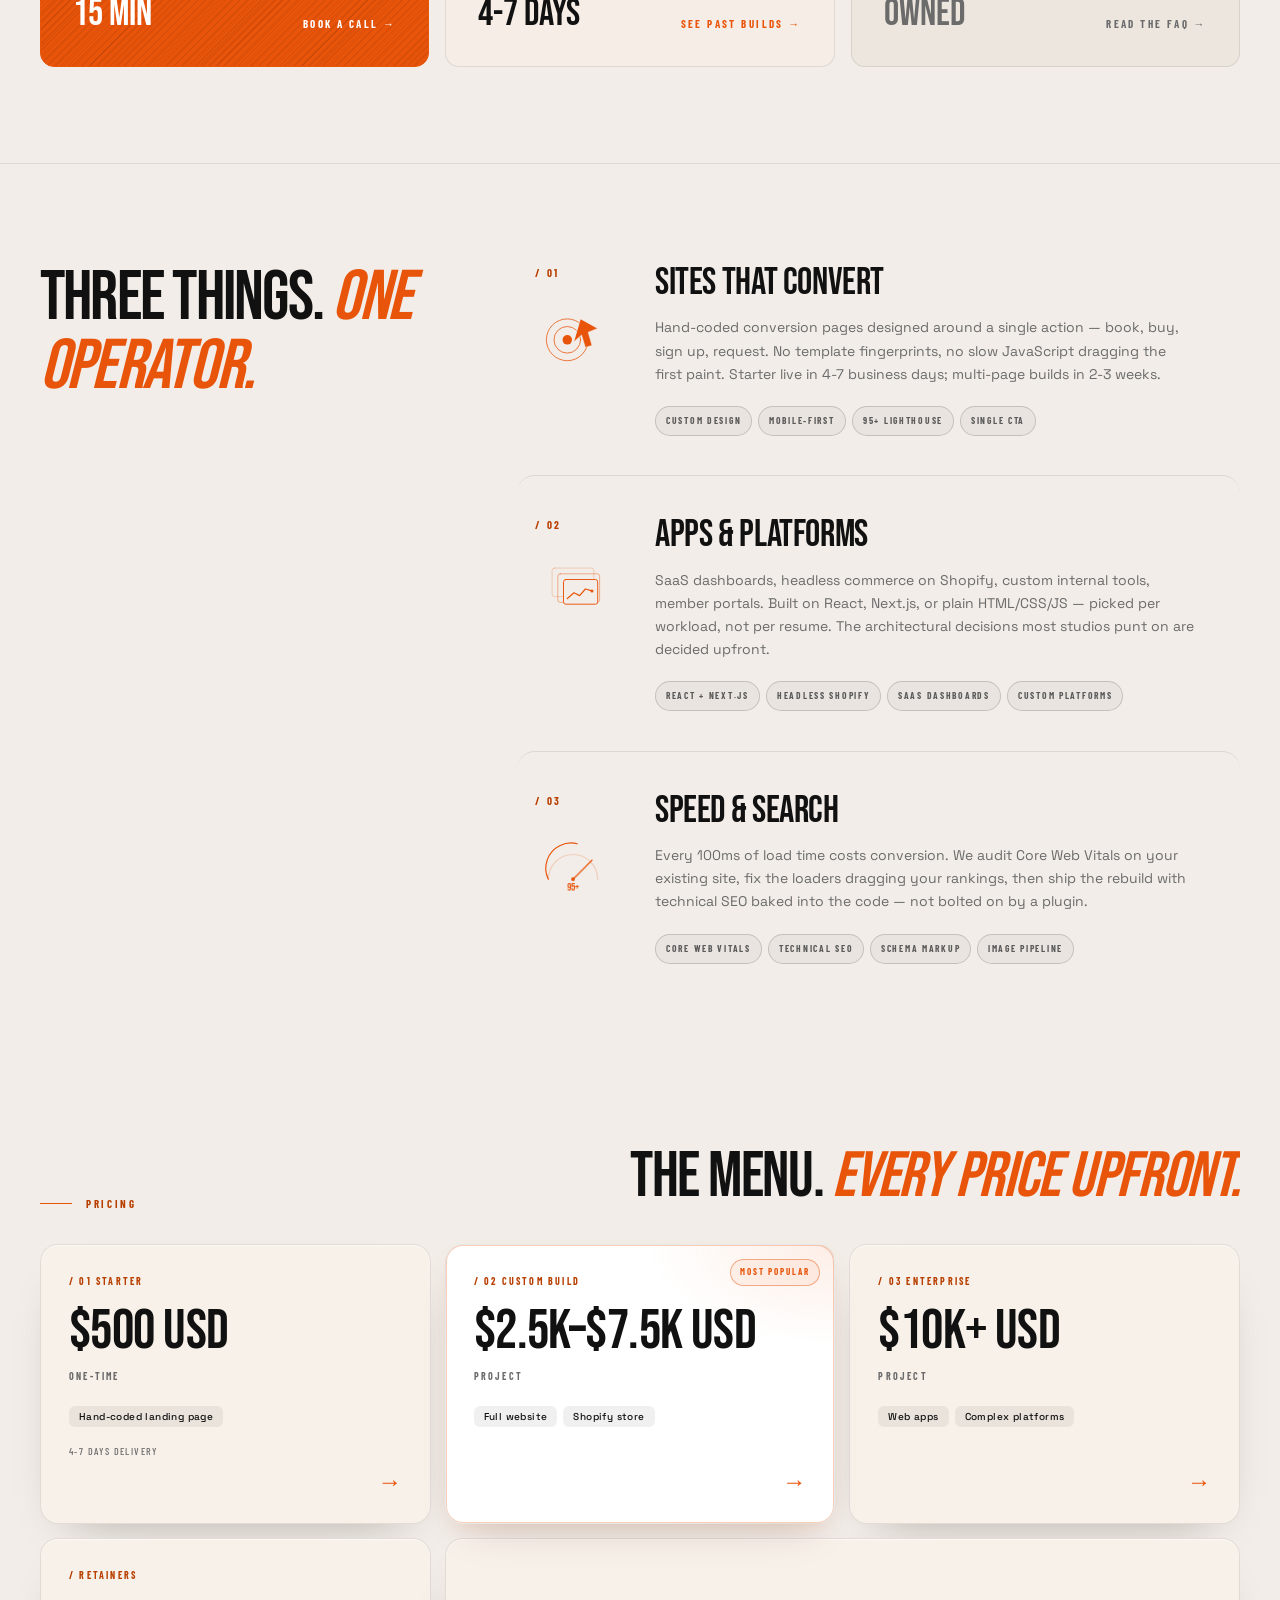
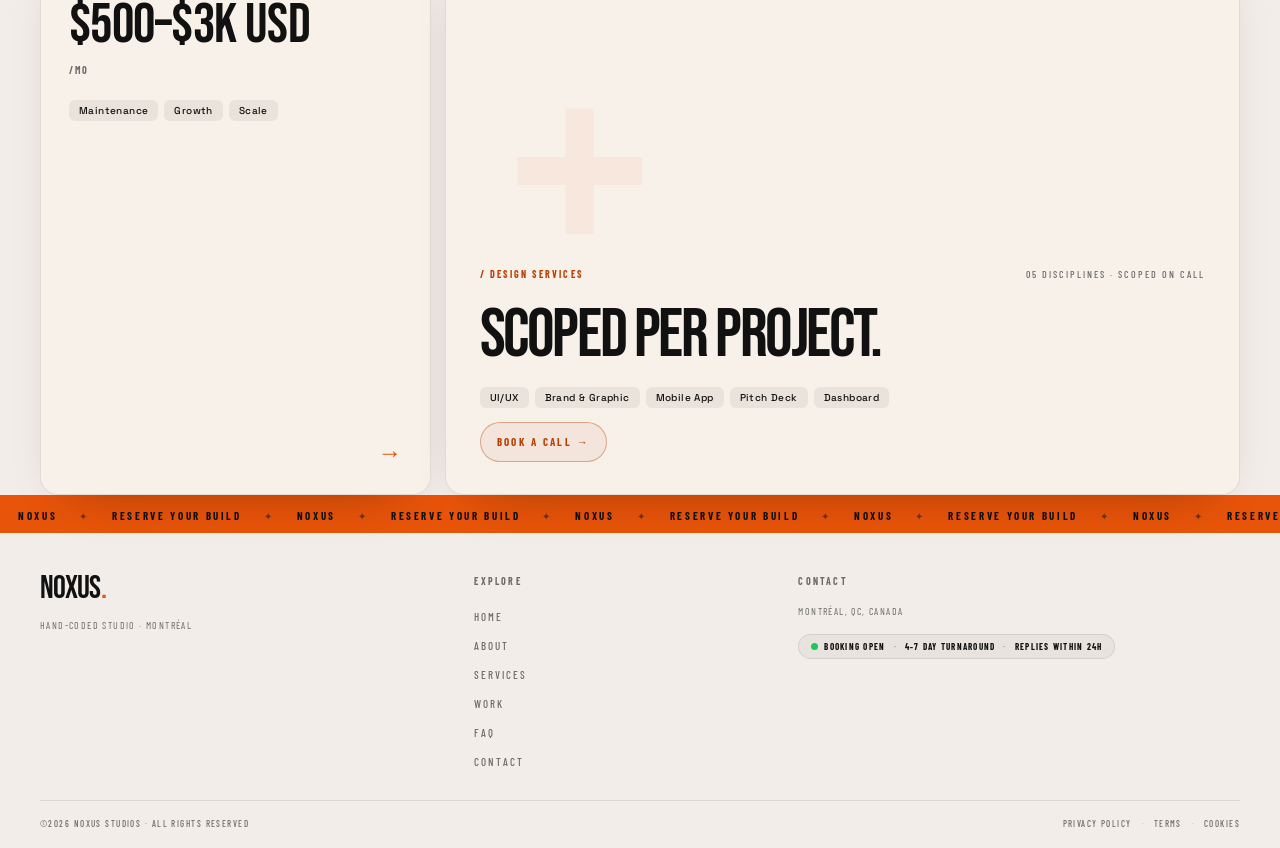
==== commit 6d45ee4b: "Home elevations: magnetic CTAs + scroll-scrubbed watermark parallax + a11y pass (Lighthouse a11y 90-" ====
--- a/index.html
+++ b/index.html
@@ -61,9 +61,7 @@
       <span data-i18n="common.status.replies">Replies within 24h</span>
     </div>
 
-    <button class="lang-toggle" id="lang-toggle" type="button"
-            data-i18n-attr="aria-label=common.lang.aria"
-            aria-label="Switch language">
+    <button class="lang-toggle" id="lang-toggle" type="button">
       <span class="lang-toggle__opt is-active" data-lang="en" data-i18n="common.nav.lang.en">EN</span>
       <span class="lang-toggle__sep" aria-hidden="true">|</span>
       <span class="lang-toggle__opt" data-lang="fr" data-i18n="common.nav.lang.fr">FR</span>
@@ -146,13 +144,13 @@
           who can't afford a slow site.
         </div>
         <div class="hero-actions">
-          <a href="contact.html" class="hero-actions__primary">
+          <a href="contact.html" class="hero-actions__primary" data-magnetic>
             <span data-i18n="home.hero.ctaPrimary">Start a project</span>
             <span class="hero-actions__arrow" aria-hidden="true">
               <svg viewBox="0 0 24 24" width="14" height="14" fill="none" stroke="currentColor" stroke-width="1.7" stroke-linecap="round" stroke-linejoin="round"><line x1="5" y1="12" x2="19" y2="12"/><polyline points="13 6 19 12 13 18"/></svg>
             </span>
           </a>
-          <a href="work.html" class="hero-actions__secondary" data-i18n="home.hero.ctaSecondary">See the work</a>
+          <a href="work.html" class="hero-actions__secondary" data-magnetic data-i18n="home.hero.ctaSecondary">See the work</a>
         </div>
       </div>
 
@@ -299,12 +297,13 @@
             </div>
           </div>
         </div>
-        <a href="services.html" class="btn-tag">
+        <a href="services.html" class="btn-tag" data-magnetic>
           <span data-i18n="home.split1.tag">Conversion</span>
         </a>
       </div>
 
       <div class="split-right reveal" data-index="01" style="transition-delay: 100ms">
+        <span class="split-watermark" aria-hidden="true">01</span>
         <h3 class="split-headline" data-i18n="home.split1.headlineA" data-i18n-html>
           <span class="split-orange">Hand-coded</span><br>
           <span class="split-white">by default.</span>
@@ -347,12 +346,13 @@
             </div>
           </div>
         </div>
-        <a href="about.html" class="btn-tag">
+        <a href="about.html" class="btn-tag" data-magnetic>
           <span data-i18n="home.split2.tag">Process</span>
         </a>
       </div>
 
       <div class="split-right reveal" data-index="02" style="transition-delay: 100ms">
+        <span class="split-watermark" aria-hidden="true">02</span>
         <h3 class="split-headline" data-i18n="home.split2.headlineA" data-i18n-html>
           <span class="split-orange">Founder-led</span><br>
           <span class="split-white">end to end</span>
@@ -395,12 +395,13 @@
             <span class="mock-type__corner">AVG<span class="mock-type__corner-sep">/</span>TURN</span>
           </div>
         </div>
-        <a href="services.html" class="btn-tag">
+        <a href="services.html" class="btn-tag" data-magnetic>
           <span data-i18n="home.split3.tag">Speed</span>
         </a>
       </div>
 
       <div class="split-right reveal" data-index="03" style="transition-delay: 100ms">
+        <span class="split-watermark" aria-hidden="true">03</span>
         <h3 class="split-headline" data-i18n="home.split3.headlineA" data-i18n-html>
           <span class="split-orange">Shipped</span> in<br>
           <span class="split-white">four days flat.</span>
@@ -769,6 +770,7 @@
   <script src="js/chat-widget.js" defer></script>
   <script src="js/splits-rotate.js" defer></script>
   <script src="js/hover-spotlight.js" defer></script>
+  <script src="js/magnetic.js" defer></script>
   <script src="js/title-reveal.js" defer></script>
 </body>
 </html>
--- a/css/components.css
+++ b/css/components.css
@@ -747,6 +747,22 @@
   border: 1px solid rgba(255, 255, 255, 0.14);
   border-radius: 999px;
   text-decoration: none;
+  transition:
+    background-color 0.3s cubic-bezier(0.32, 0.72, 0, 1),
+    border-color 0.3s cubic-bezier(0.32, 0.72, 0, 1),
+    color 0.3s cubic-bezier(0.32, 0.72, 0, 1);
+}
+.btn-tag:hover {
+  background: rgba(255, 255, 255, 0.14);
+  border-color: rgba(232, 84, 10, 0.5);
+  color: #fff;
+}
+.btn-tag:active {
+  background: rgba(255, 255, 255, 0.2);
+}
+.btn-tag:focus-visible {
+  outline: 2px solid var(--orange);
+  outline-offset: 3px;
 }
 .btn-tag-icon {
   display: inline-flex;
--- a/css/pages/home.css
+++ b/css/pages/home.css
@@ -530,7 +530,9 @@
   font-size: 10px;
   letter-spacing: 0.12em;
   text-transform: uppercase;
-  color: var(--text-on-dark-secondary);
+  /* 0.55 white on the dark panel ≈ 6:1 — AA-compliant for this small,
+     tracked microcopy (the 0.40 token falls short at ~3.8:1). */
+  color: rgba(255, 255, 255, 0.55);
   line-height: 1.6;
   max-width: 240px;
   margin: 0;
@@ -1045,13 +1047,17 @@
     var(--dark-bg);
 }
 /* Ghost index numeral — fills the empty right field with depth and
-   echoes the 01/03 counter as an oversized editorial watermark. */
-.split-right::before {
-  content: attr(data-index);
+   echoes the 01/03 counter as an oversized editorial watermark. It is a
+   real aria-hidden element (not ::before content) so screen readers don't
+   double-announce the index alongside the live counter. --wm is driven by
+   splits-rotate.js for a scroll-scrubbed parallax drift. */
+.split-watermark {
   position: absolute;
   top: 50%;
   right: -1.5vw;
-  transform: translateY(-50%);
+  margin: 0;
+  transform: translateY(calc(-50% + var(--wm, 0px)));
+  will-change: transform;
   font-family: var(--font-display);
   font-size: clamp(220px, 28vw, 440px);
   line-height: 0.8;
@@ -1059,10 +1065,10 @@
   color: rgba(255, 255, 255, 0.026);
   pointer-events: none;
   user-select: none;
-  z-index: 0;
 }
 /* Keep real content above the watermark. */
 .split-right > * { position: relative; z-index: 1; }
+.split-right > .split-watermark { z-index: 0; }
 .split-right > .split-counter { margin-top: auto; }
 .split-plus-icon {
   width: 28px; height: 28px;
@@ -1088,7 +1094,8 @@
   font-size: clamp(10px, 1vw, 12px);
   letter-spacing: 0.12em;
   text-transform: uppercase;
-  color: var(--text-on-dark-secondary);
+  /* AA contrast on dark — see .split-helper-text note. */
+  color: rgba(255, 255, 255, 0.55);
   line-height: 1.7;
   max-width: 38ch;
   text-align: left;
--- a/css/theme-dark.css
+++ b/css/theme-dark.css
@@ -488,7 +488,7 @@
     radial-gradient(ellipse at 78% 50%, rgba(232, 84, 10, 0.07) 0%, transparent 58%),
     var(--off-white);
 }
-:root:not(.dark) .split-right::before {
+:root:not(.dark) .split-watermark {
   color: rgba(20, 12, 6, 0.045);
 }
 /* Divider rules between split-left and split-right */
@@ -501,6 +501,14 @@
   background: rgba(0, 0, 0, 0.05);
   border-color: rgba(0, 0, 0, 0.12);
   color: var(--text-on-light-primary);
+}
+:root:not(.dark) .btn-tag:hover {
+  background: rgba(0, 0, 0, 0.09);
+  border-color: rgba(184, 63, 0, 0.55);
+  color: var(--text-on-light-primary);
+}
+:root:not(.dark) .btn-tag:active {
+  background: rgba(0, 0, 0, 0.13);
 }
 :root:not(.dark) .btn-tag-icon {
   background: rgba(0, 0, 0, 0.08);
@@ -1060,6 +1068,34 @@
   vertical-align: top;
 }
 
+/* A11y: orange eyebrow TEXT on the cream substrate only clears 3.16:1 at
+   #E8540A. Light mode uses the AA-safe --orange-on-light (#B83F00, 4.8:1).
+   The decorative ::before hairline stays bright orange (1px graphic, 3:1). */
+:root:not(.dark) .process__eyebrow,
+:root:not(.dark) .bento-eyebrow,
+:root:not(.dark) .svc-tiers__eyebrow,
+:root:not(.dark) .svc-retainers__eyebrow,
+:root:not(.dark) .svc-design__eyebrow,
+:root:not(.dark) .svc-caps__eyebrow,
+:root:not(.dark) .svc-tech__eyebrow,
+:root:not(.dark) .svc-payment__eyebrow,
+:root:not(.dark) .svc-addon__eyebrow,
+:root:not(.dark) .methods__eyebrow,
+:root:not(.dark) .contact-form-section__eyebrow,
+:root:not(.dark) .expect__eyebrow,
+:root:not(.dark) .founder__eyebrow,
+:root:not(.dark) .values__eyebrow,
+:root:not(.dark) .proof-self__eyebrow,
+:root:not(.dark) .case-study-self__eyebrow,
+:root:not(.dark) .case-feature__eyebrow,
+:root:not(.dark) .work-grid-section__eyebrow,
+:root:not(.dark) .impact__eyebrow,
+:root:not(.dark) .faq-hero__eyebrow,
+:root:not(.dark) .privacy-hero__eyebrow,
+:root:not(.dark) .error-404__eyebrow {
+  color: var(--orange-on-light);
+}
+
 .process__eyebrow::before,
 .bento-eyebrow::before,
 .svc-tiers__eyebrow::before,
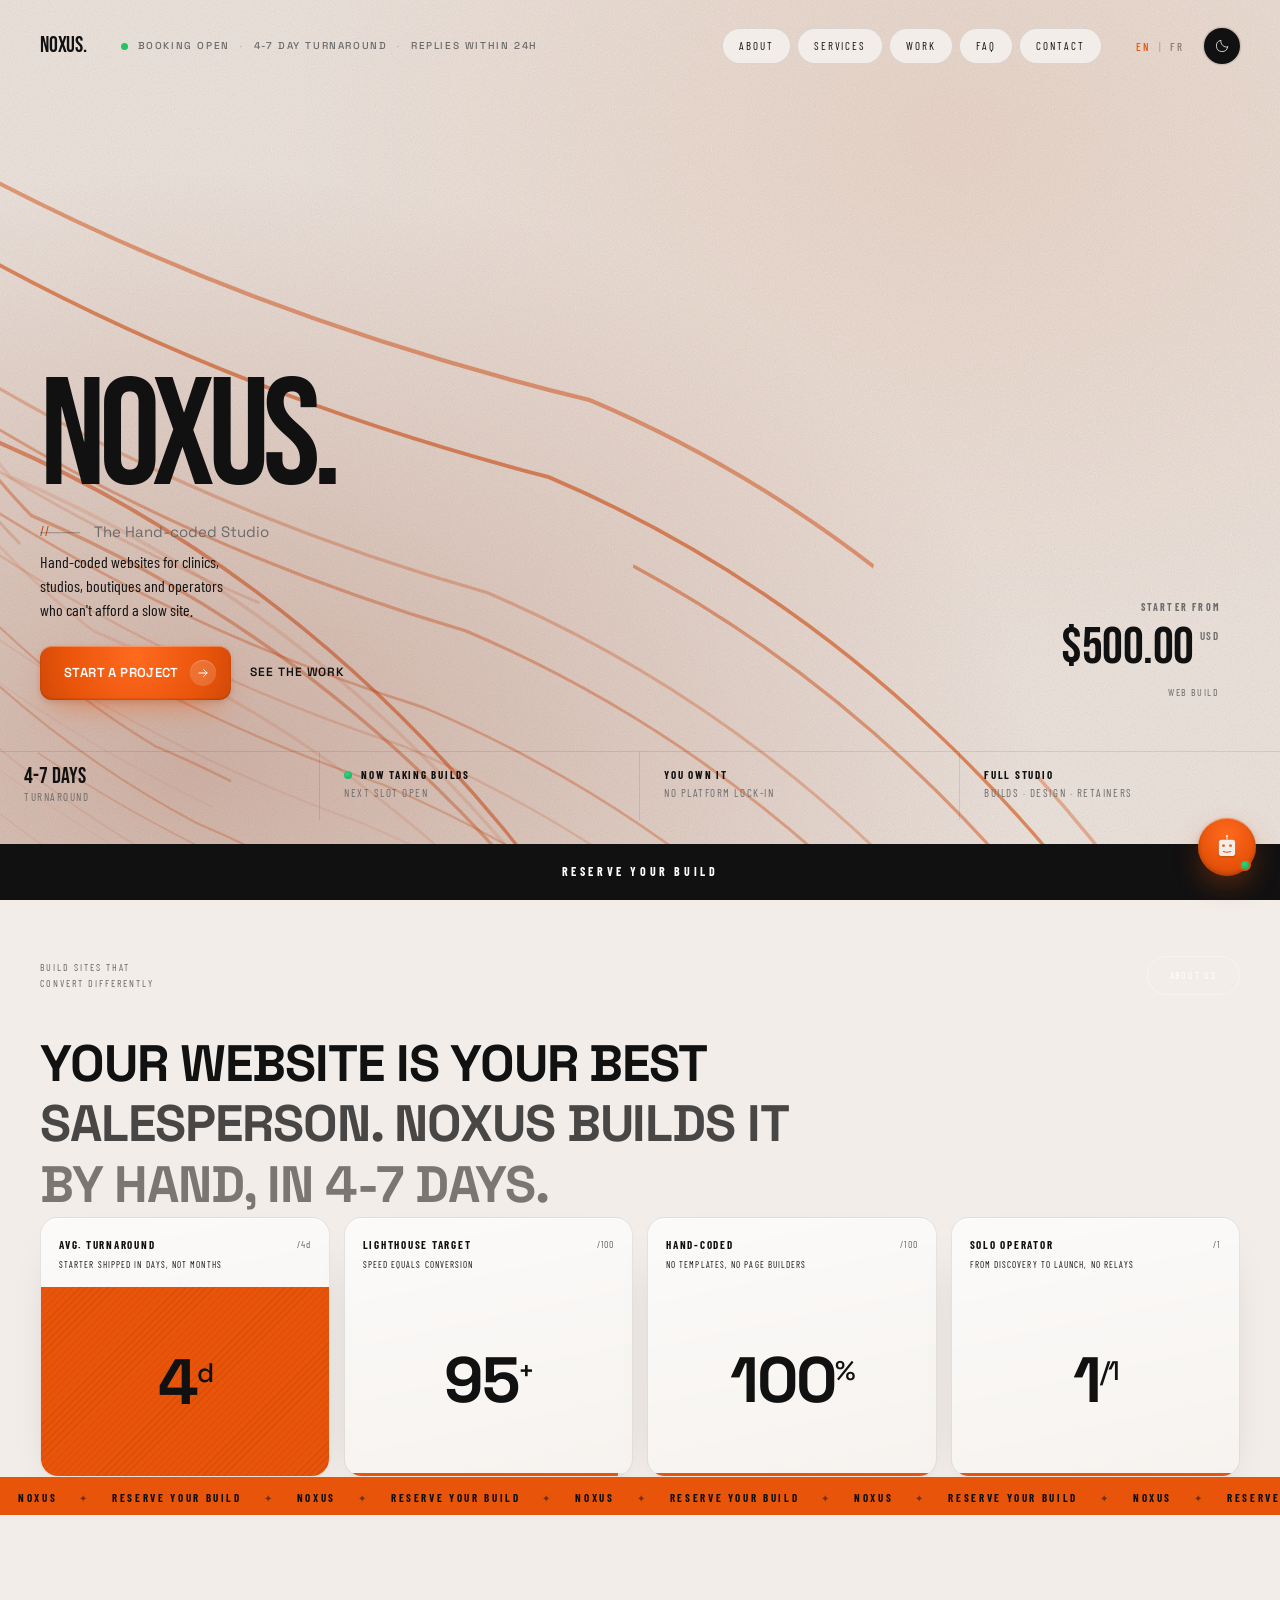
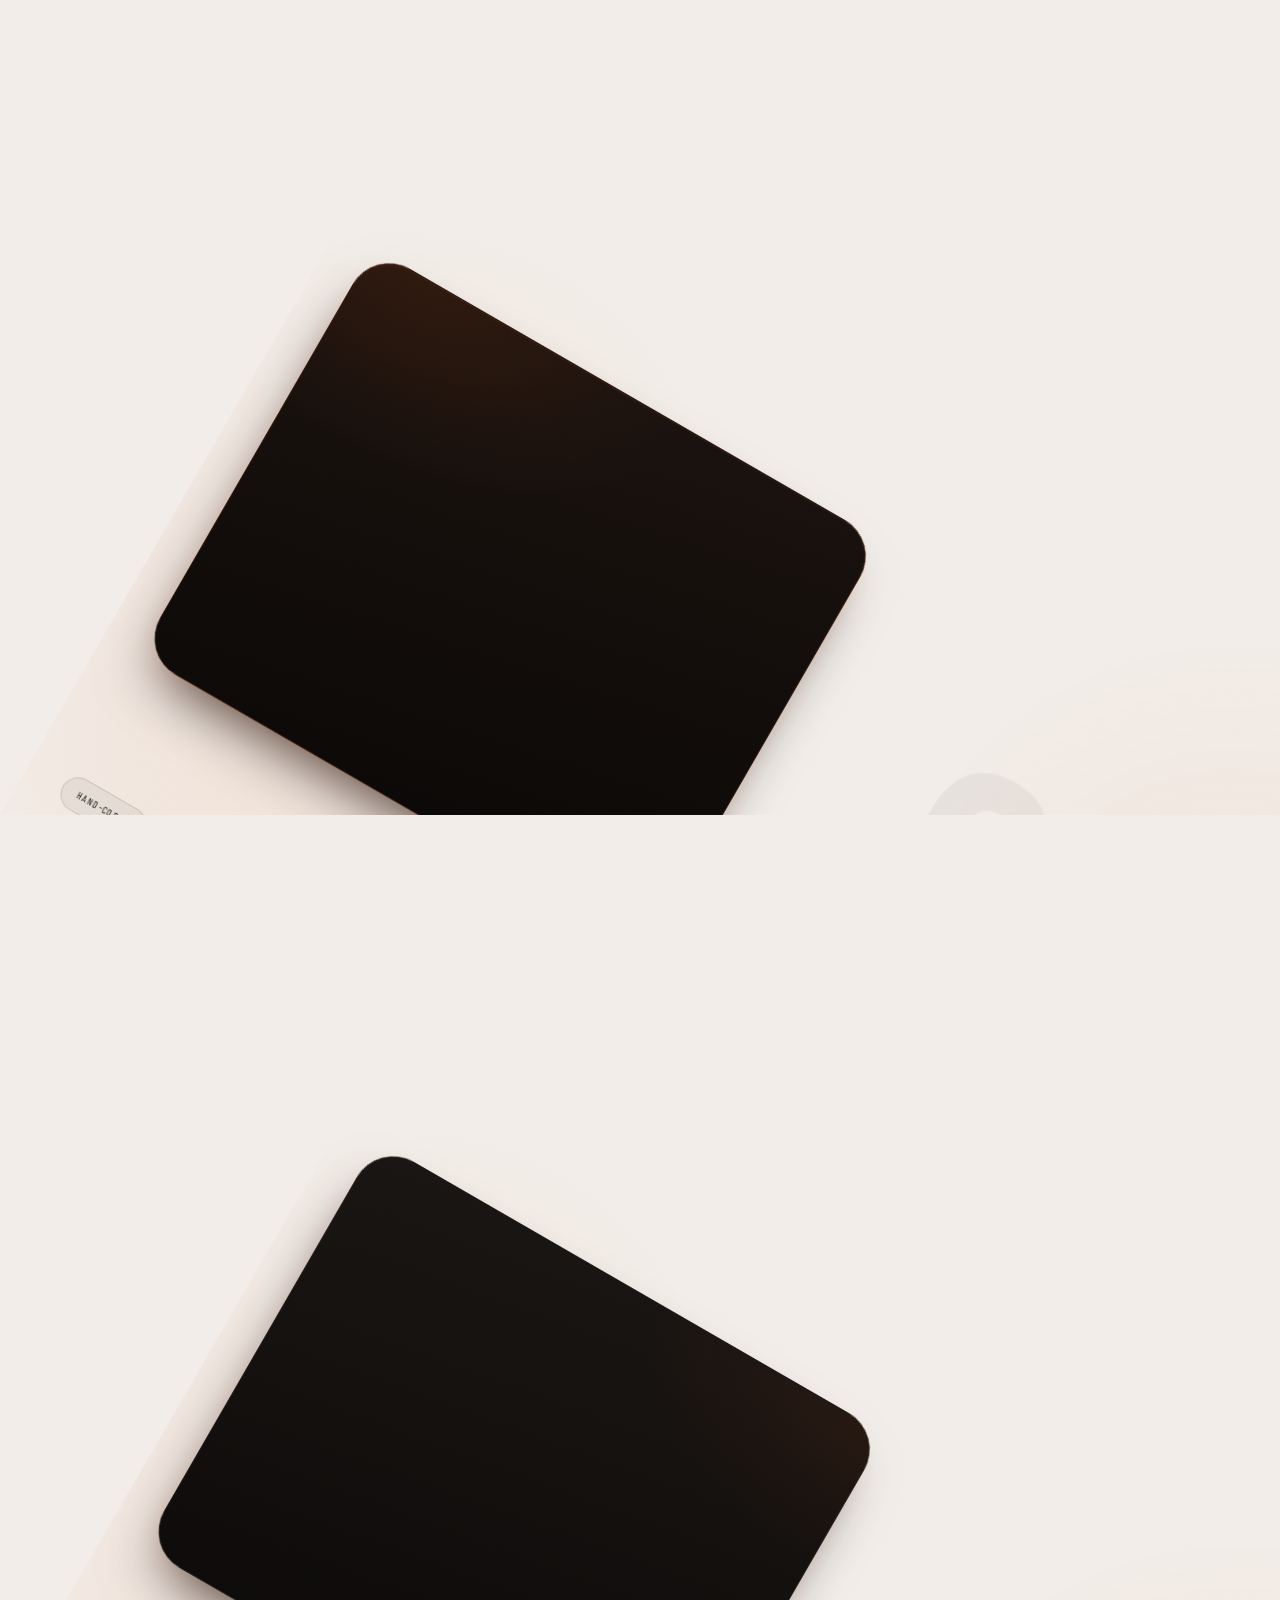
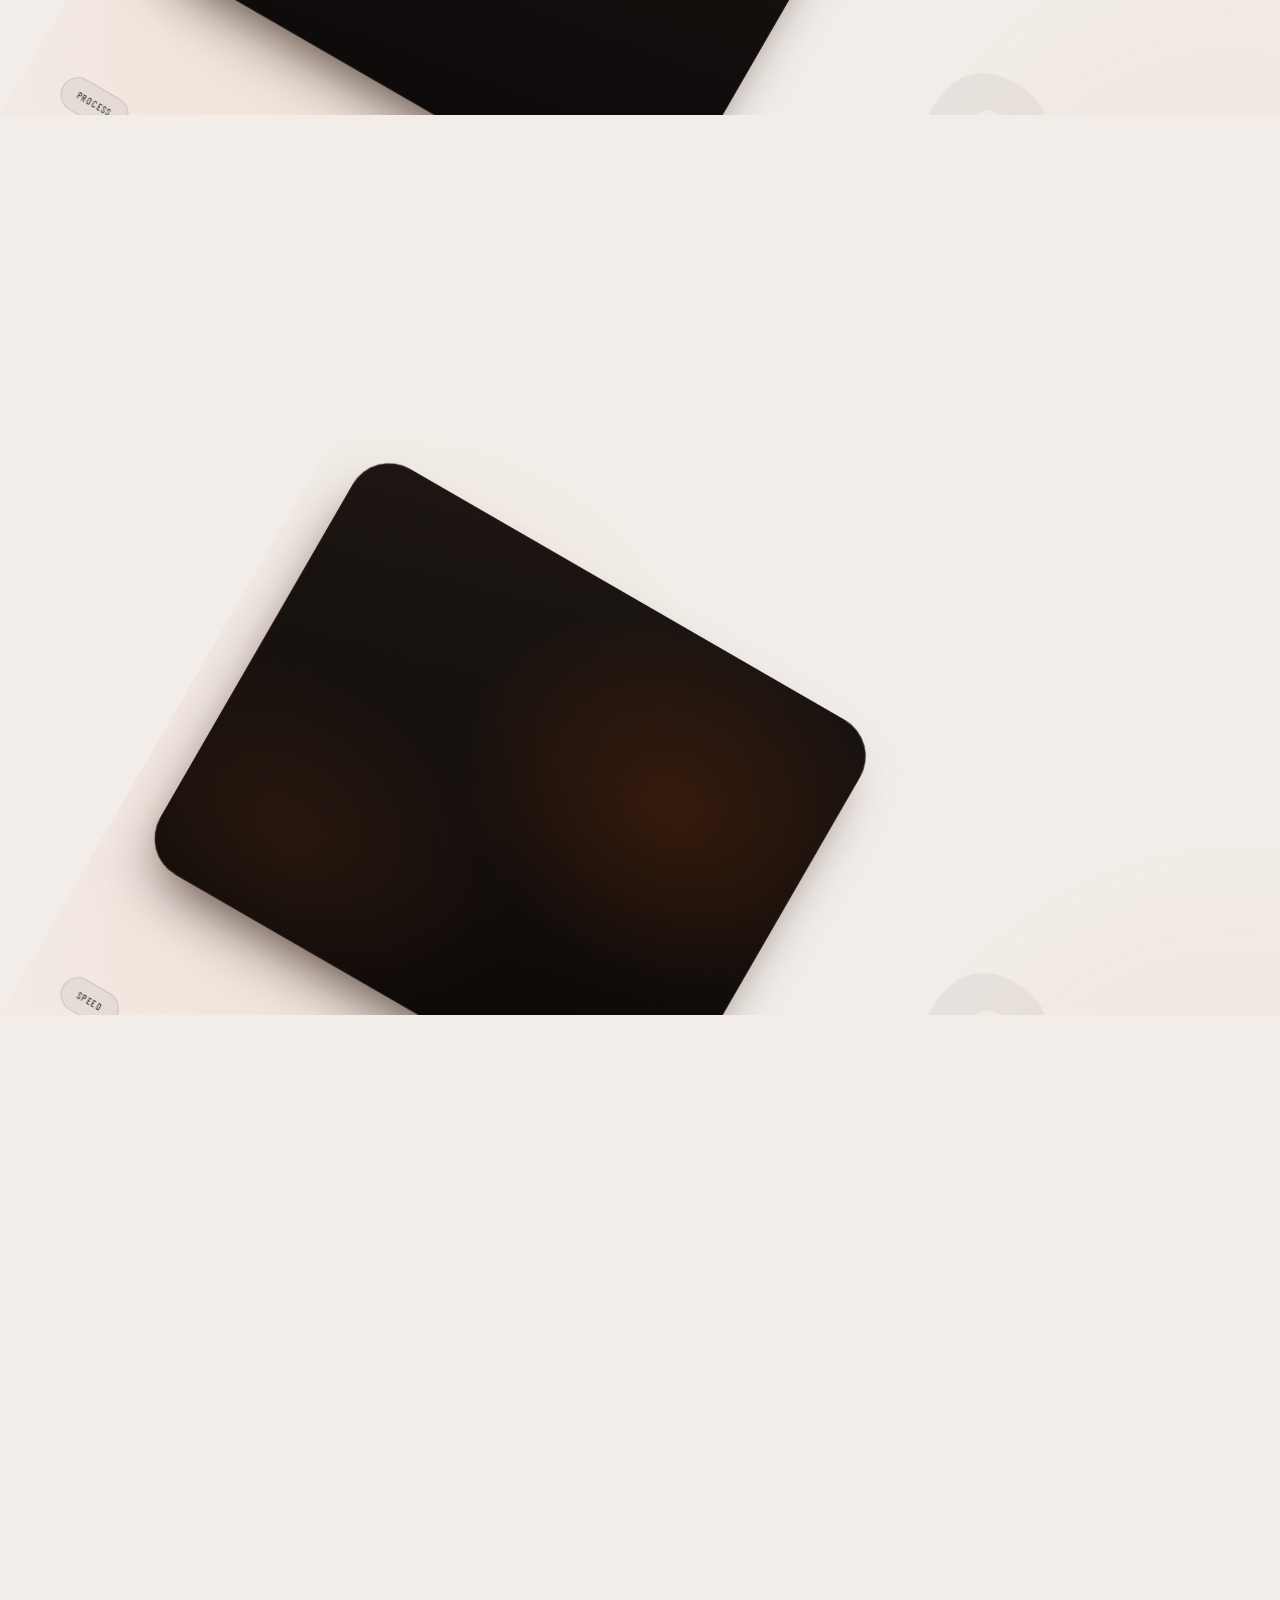
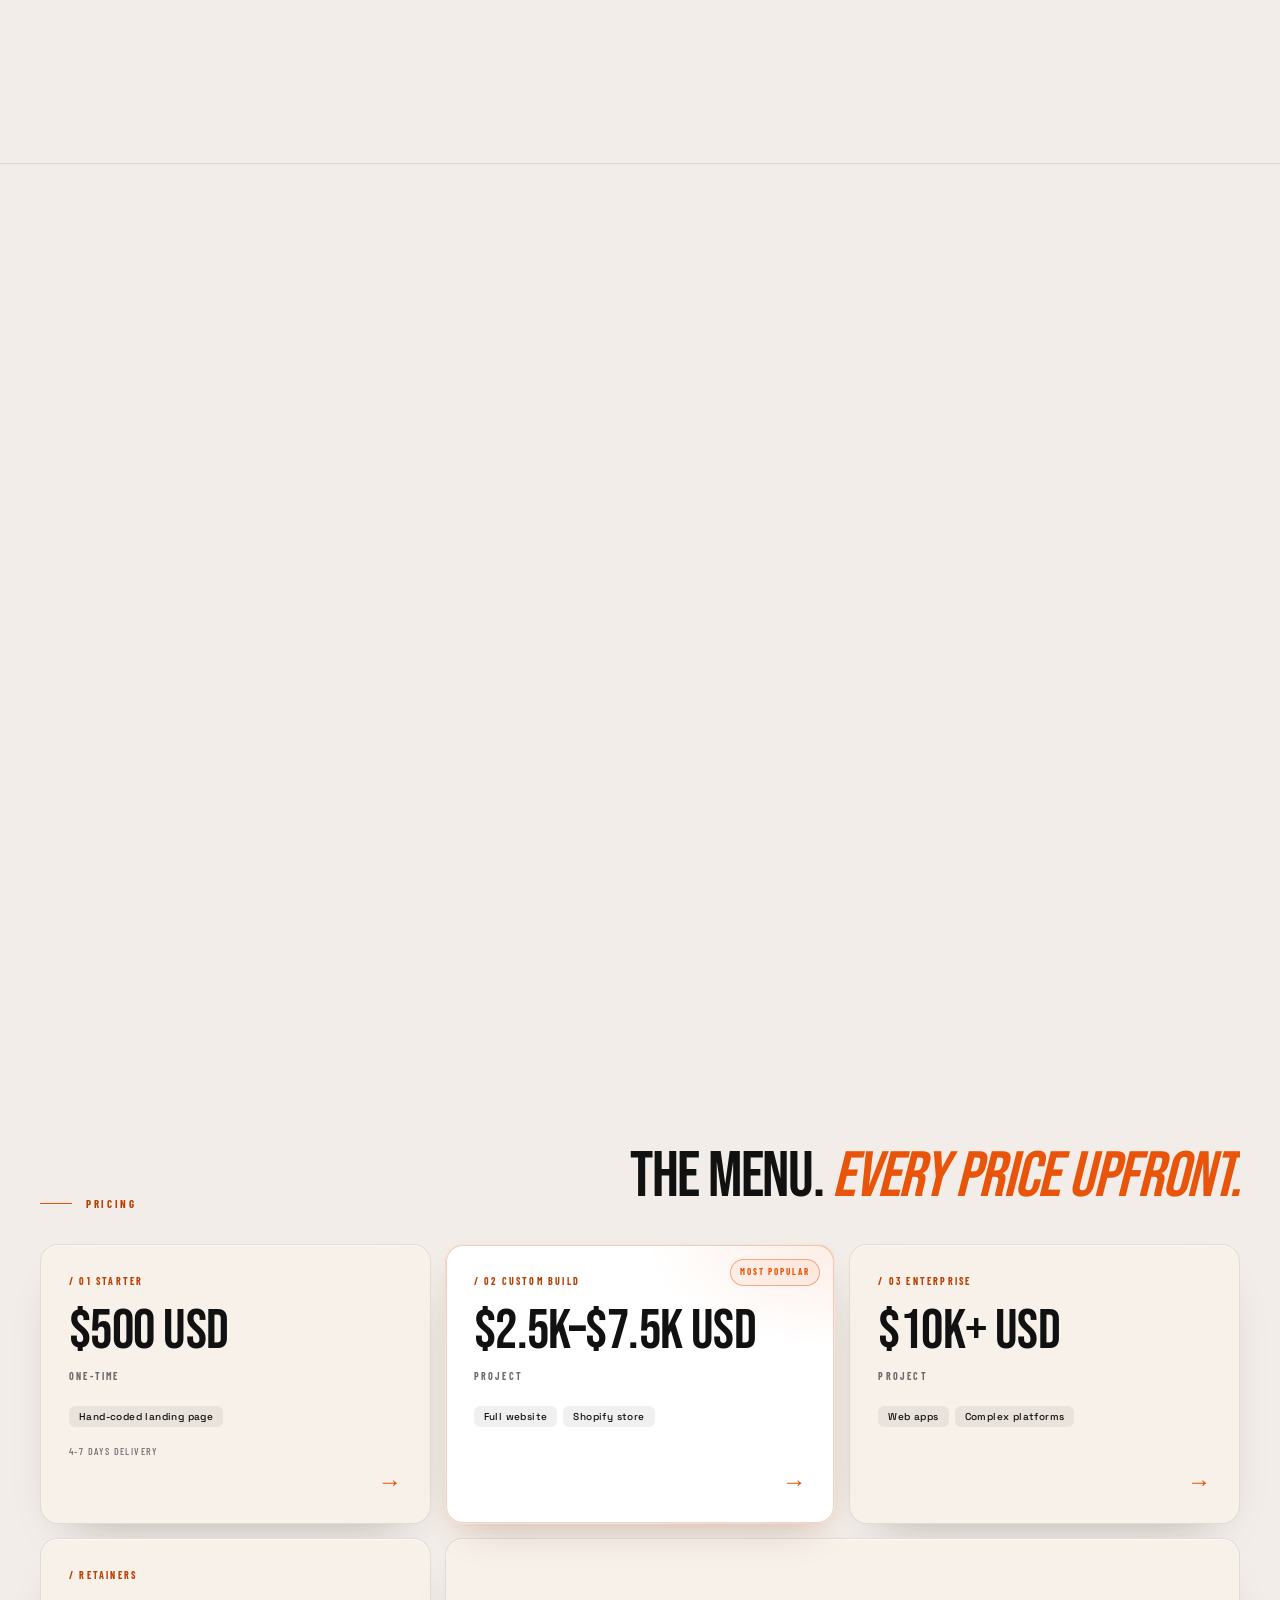
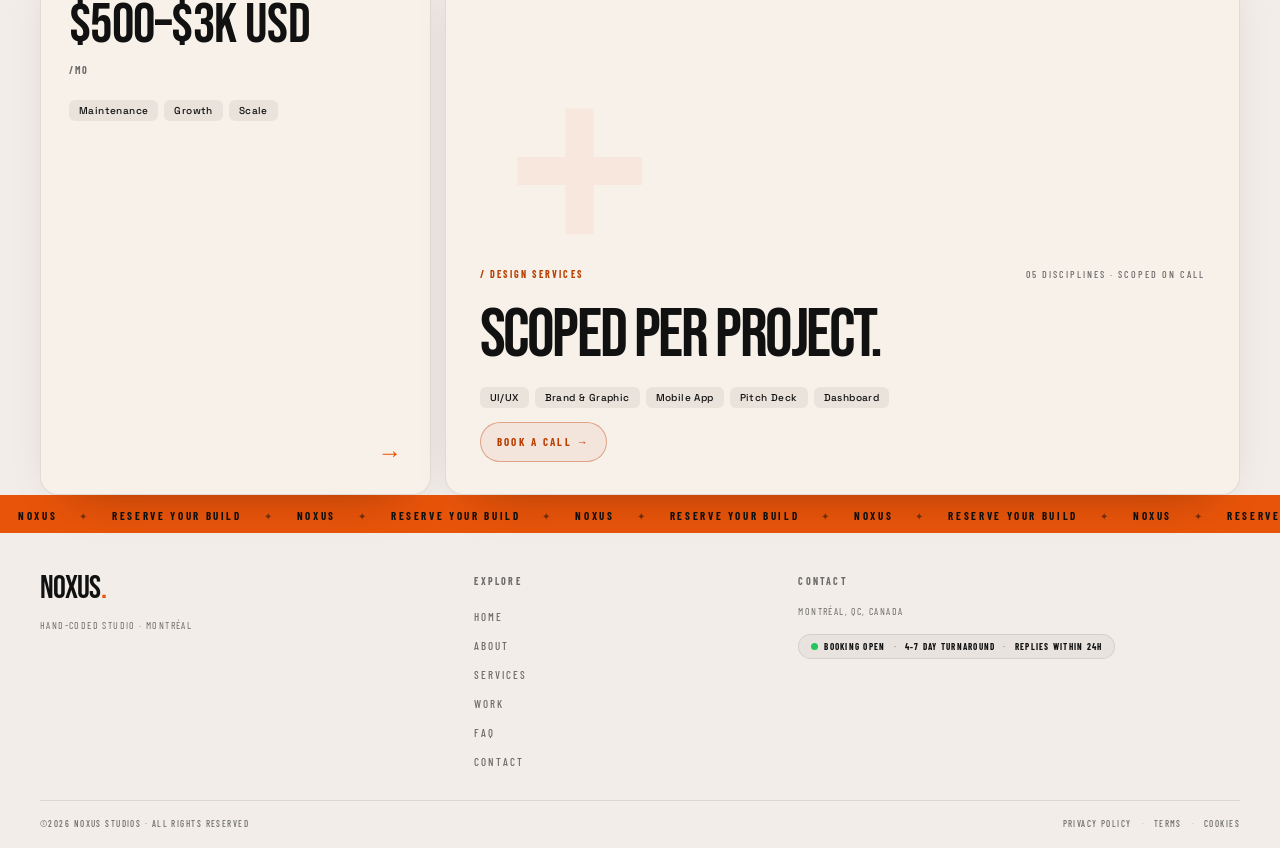
==== commit 687d1a0f: "Perf: fix hero animation (Lighthouse perf flaky 41 -> stable 79), self-host font, defer JS, content-" ====
--- a/index.html
+++ b/index.html
@@ -24,9 +24,10 @@
   <link rel="icon" type="image/png" sizes="512x512" href="favicon-512.png">
   <link rel="apple-touch-icon" href="apple-touch-icon.png">
 
+  <link rel="preload" href="fonts/bebas-neue-latin.woff2" as="font" type="font/woff2" crossorigin>
   <link rel="preconnect" href="https://fonts.googleapis.com">
   <link rel="preconnect" href="https://fonts.gstatic.com" crossorigin>
-  <link href="https://fonts.googleapis.com/css2?family=Bebas+Neue&family=Barlow+Condensed:wght@300;400;500;700&family=Space+Grotesk:wght@400;500;700&display=swap" rel="stylesheet">
+  <link href="https://fonts.googleapis.com/css2?family=Barlow+Condensed:wght@300;400;500;700&family=Space+Grotesk:wght@400;500;700&display=swap" rel="stylesheet">
 
   <link rel="stylesheet" href="css/base.css">
   <link rel="stylesheet" href="css/components.css">
@@ -761,16 +762,39 @@
     </div>
   </footer>
 
-  <script src="js/translations.js" defer></script>
-  <script src="js/i18n.js" defer></script>
-  <script src="js/nav.js" defer></script>
-  <script src="js/animations.js" defer></script>
-  <script src="js/hero-paths.js" defer></script>
-  <script src="js/theme-toggle.js" defer></script>
-  <script src="js/chat-widget.js" defer></script>
-  <script src="js/splits-rotate.js" defer></script>
-  <script src="js/hover-spotlight.js" defer></script>
-  <script src="js/magnetic.js" defer></script>
-  <script src="js/title-reveal.js" defer></script>
+  <!-- Behaviour JS is loaded just after the first paint. None of it is needed
+       to render the hero (plain HTML/CSS), and as `defer` scripts executing
+       during the paint window they were dragging Speed Index ~1.7s. Injected
+       post-paint with async=false they still download in parallel and run in
+       order. Trigger is the first of: double-rAF (post-paint), a setTimeout
+       fallback (fires even in background tabs where rAF is starved), or the
+       load event — so the scripts always run exactly once. -->
+  <script>
+    (function () {
+      var srcs = [
+        'js/translations.js', 'js/i18n.js', 'js/nav.js', 'js/animations.js',
+        'js/hero-paths.js', 'js/theme-toggle.js', 'js/chat-widget.js',
+        'js/splits-rotate.js', 'js/hover-spotlight.js', 'js/magnetic.js',
+        'js/title-reveal.js'
+      ];
+      var done = false;
+      function load() {
+        if (done) return;
+        done = true;
+        for (var i = 0; i < srcs.length; i++) {
+          var s = document.createElement('script');
+          s.src = srcs[i];
+          s.async = false; // preserve execution order, like defer
+          document.body.appendChild(s);
+        }
+      }
+      if ('requestAnimationFrame' in window) {
+        requestAnimationFrame(function () { requestAnimationFrame(load); });
+        setTimeout(load, 4000); // safety net only — rAF is starved in background tabs
+      } else {
+        window.addEventListener('load', load);
+      }
+    })();
+  </script>
 </body>
 </html>
--- a/css/base.css
+++ b/css/base.css
@@ -2,6 +2,19 @@
    NOXUS — base.css
    Variables, reset, typography (per NOXUS_DESIGN_SPEC §2)
    ============================================================ */
+
+/* Self-hosted display font. Bebas Neue renders the hero wordmark — the LCP
+   element on every page — so it's served same-origin and <link rel=preload>ed
+   in each <head> to skip the fonts.gstatic.com round-trip that was delaying
+   LCP by ~0.8s. Barlow Condensed + Space Grotesk stay on Google Fonts. */
+@font-face {
+  font-family: 'Bebas Neue';
+  font-style: normal;
+  font-weight: 400;
+  font-display: swap;
+  src: url(../fonts/bebas-neue-latin.woff2) format('woff2');
+  unicode-range: U+0000-00FF, U+0131, U+0152-0153, U+02BB-02BC, U+02C6, U+02DA, U+02DC, U+0304, U+0308, U+0329, U+2000-206F, U+20AC, U+2122, U+2191, U+2193, U+2212, U+2215, U+FEFF, U+FFFD;
+}
 
 :root {
   /* Core palette */
--- a/css/pages/home.css
+++ b/css/pages/home.css
@@ -2,6 +2,19 @@
    NOXUS — home.css
    Hero + Stats + Split (x3) + Bento + CTA (per spec §3)
    ============================================================ */
+
+/* Perf: skip style/layout/paint for below-the-fold sections until they're
+   scrolled near. The browser otherwise renders the entire (long) page before
+   the first paint, which was the bulk of the ~3.6s of main-thread render work
+   capping FCP/LCP. contain-intrinsic-size reserves space so there's no scroll
+   jump (CLS stays 0). The sticky split carousel is deliberately excluded — it
+   relies on live layout for its pinned-stack scroll. */
+.stats-section,
+.process,
+.disciplines {
+  content-visibility: auto;
+  contain-intrinsic-size: auto 800px;
+}
 
 /* ============================================================
    HERO (§3-A)
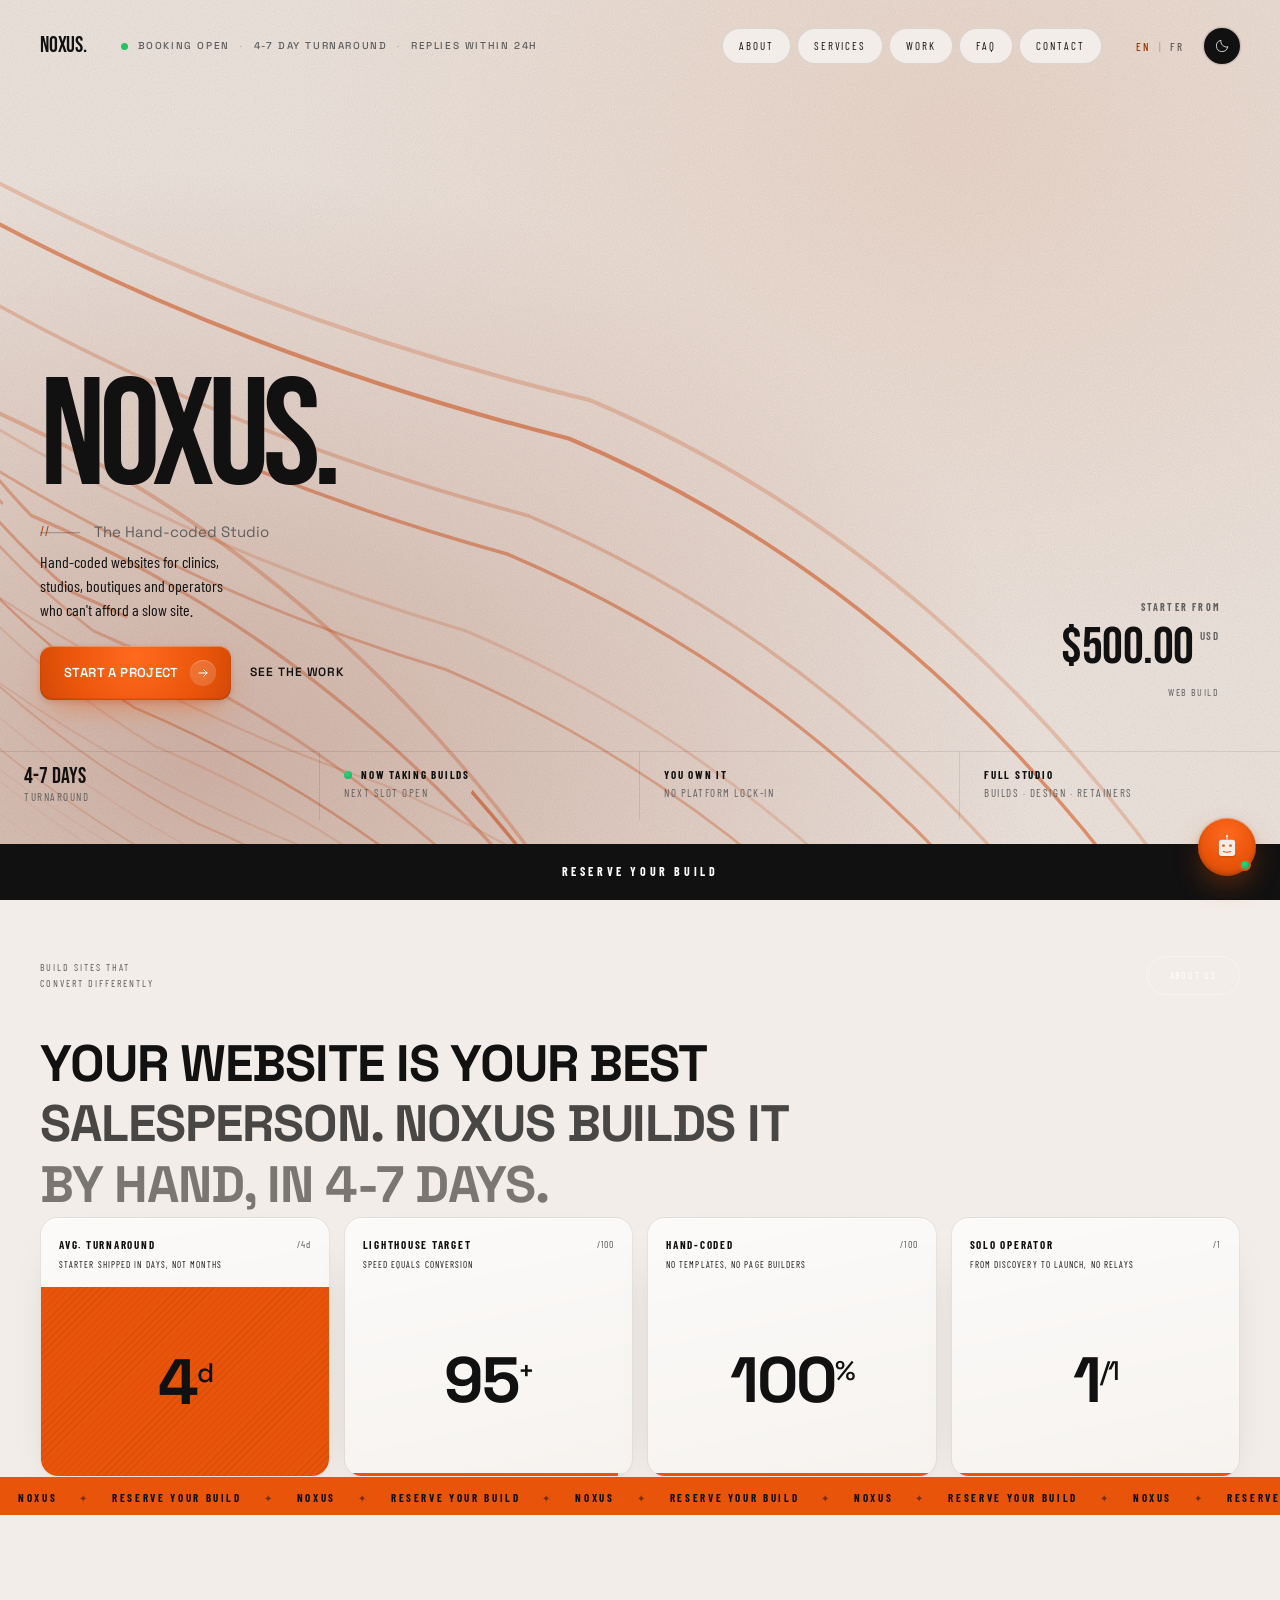
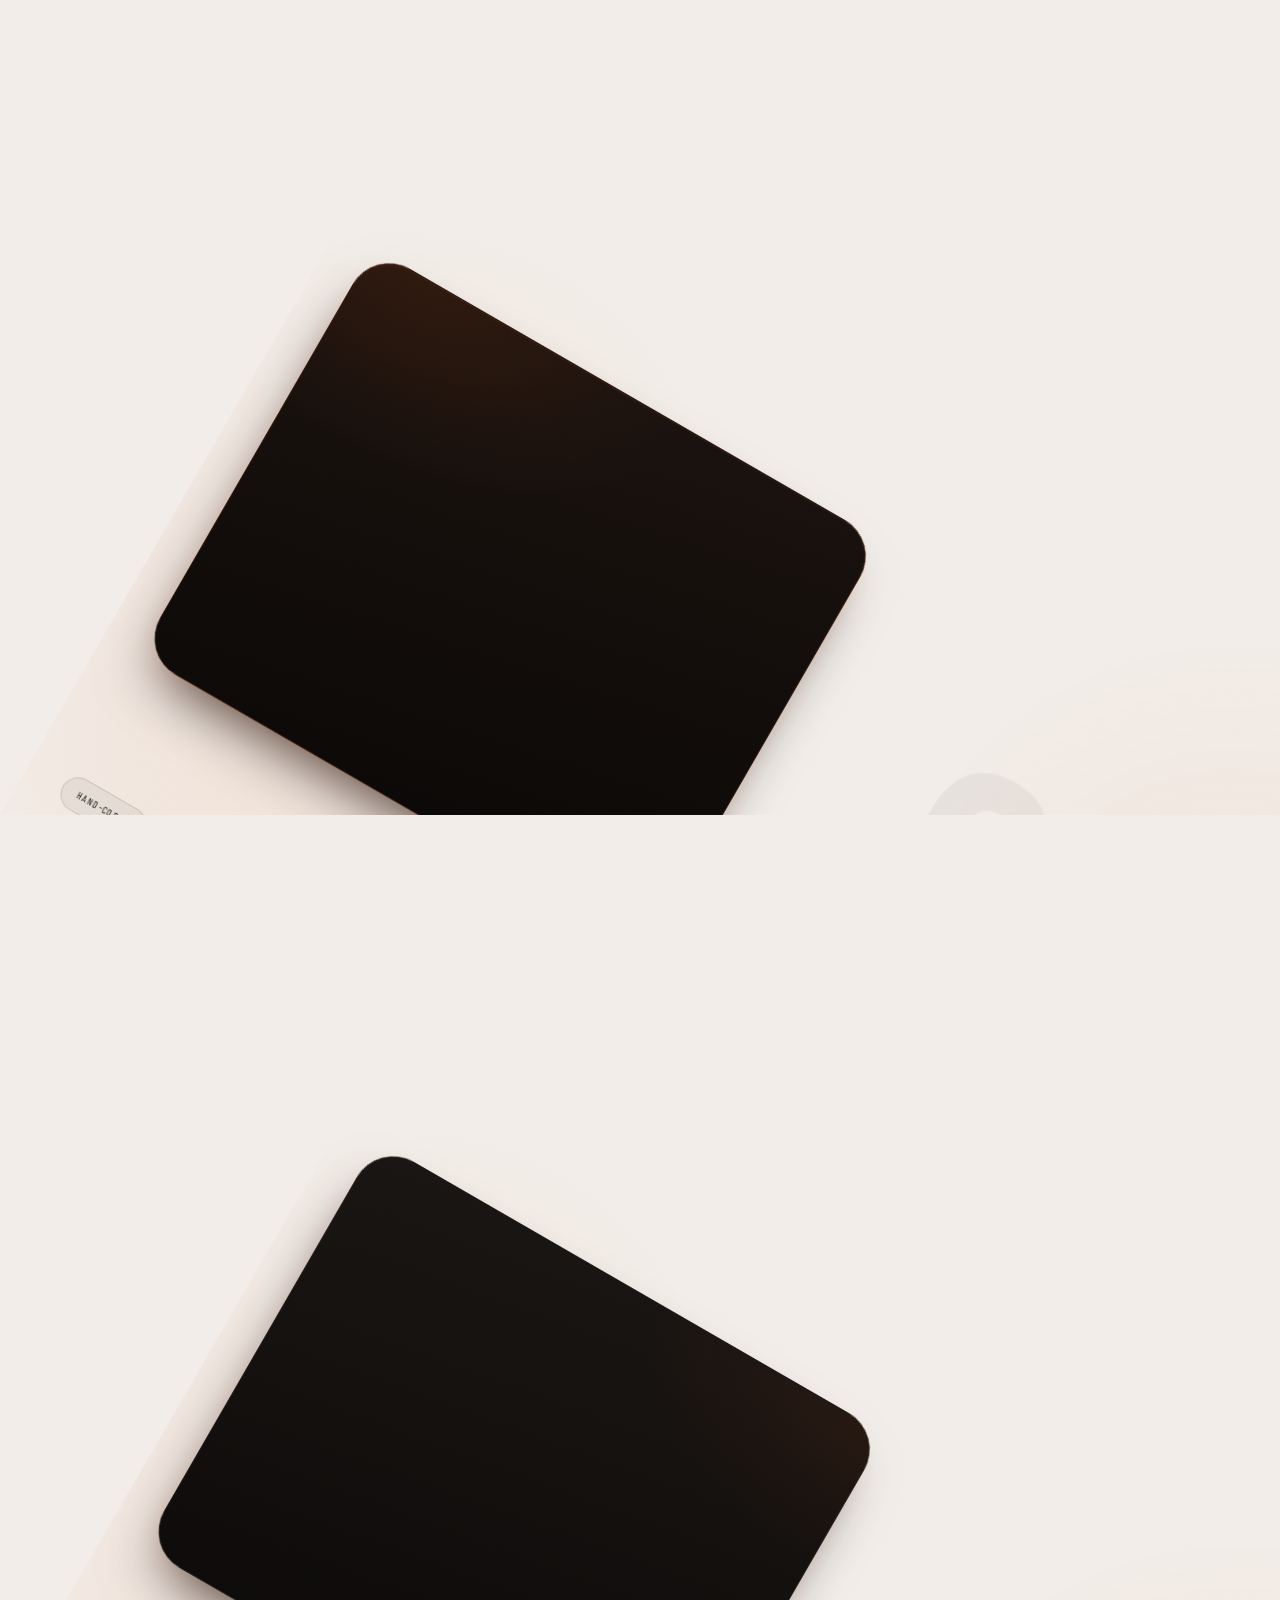
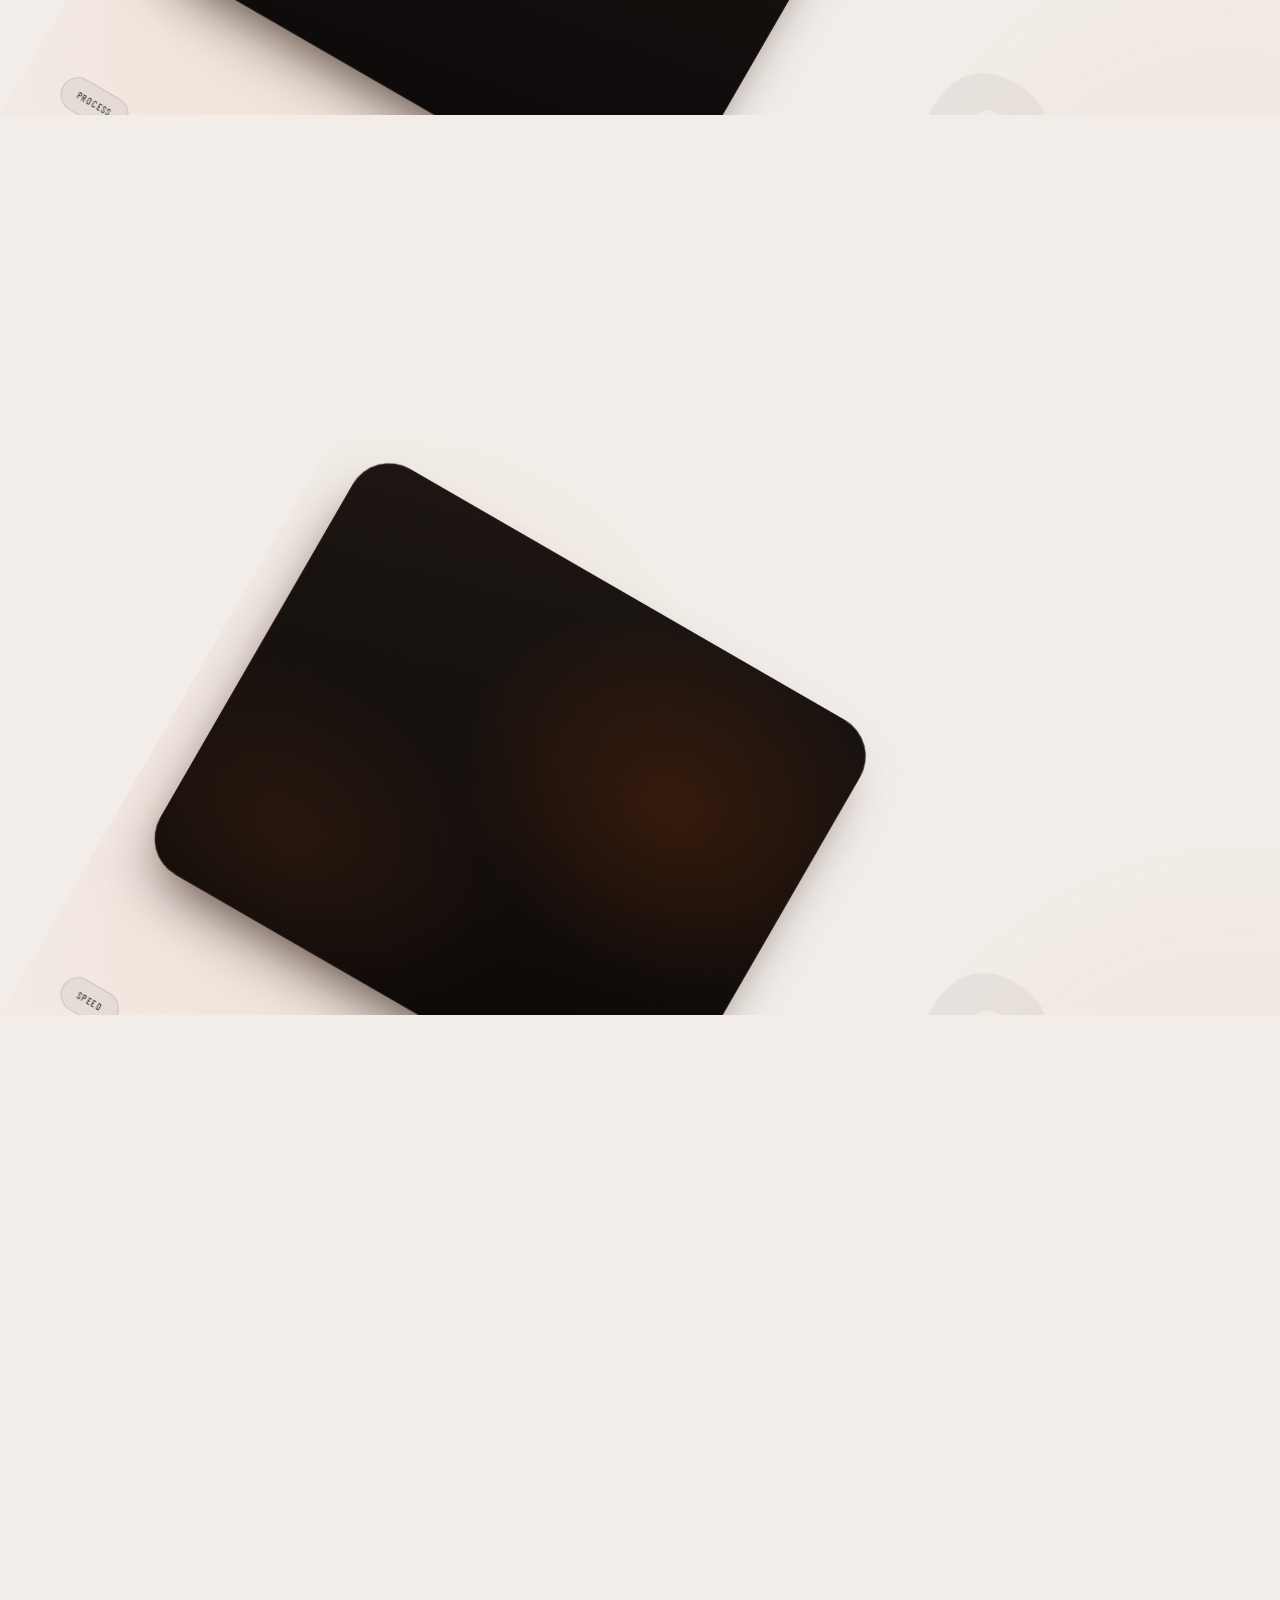
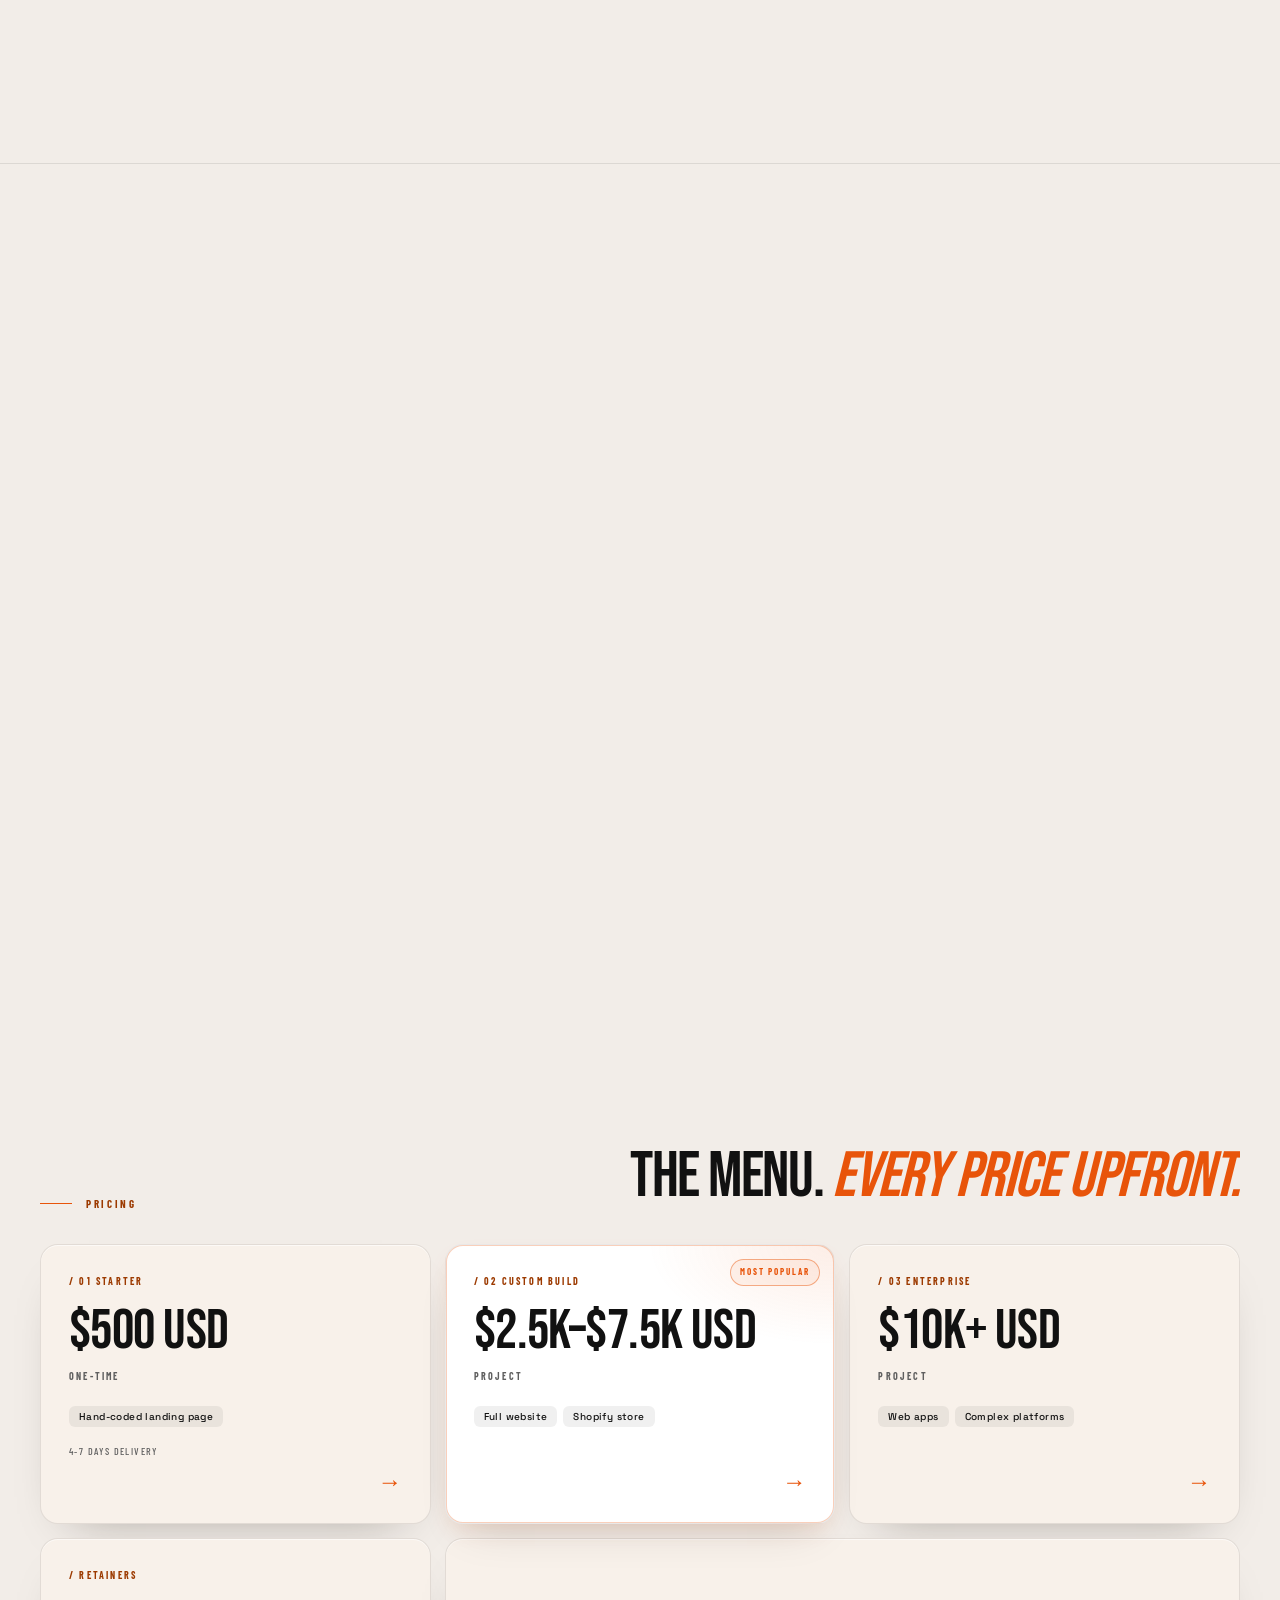
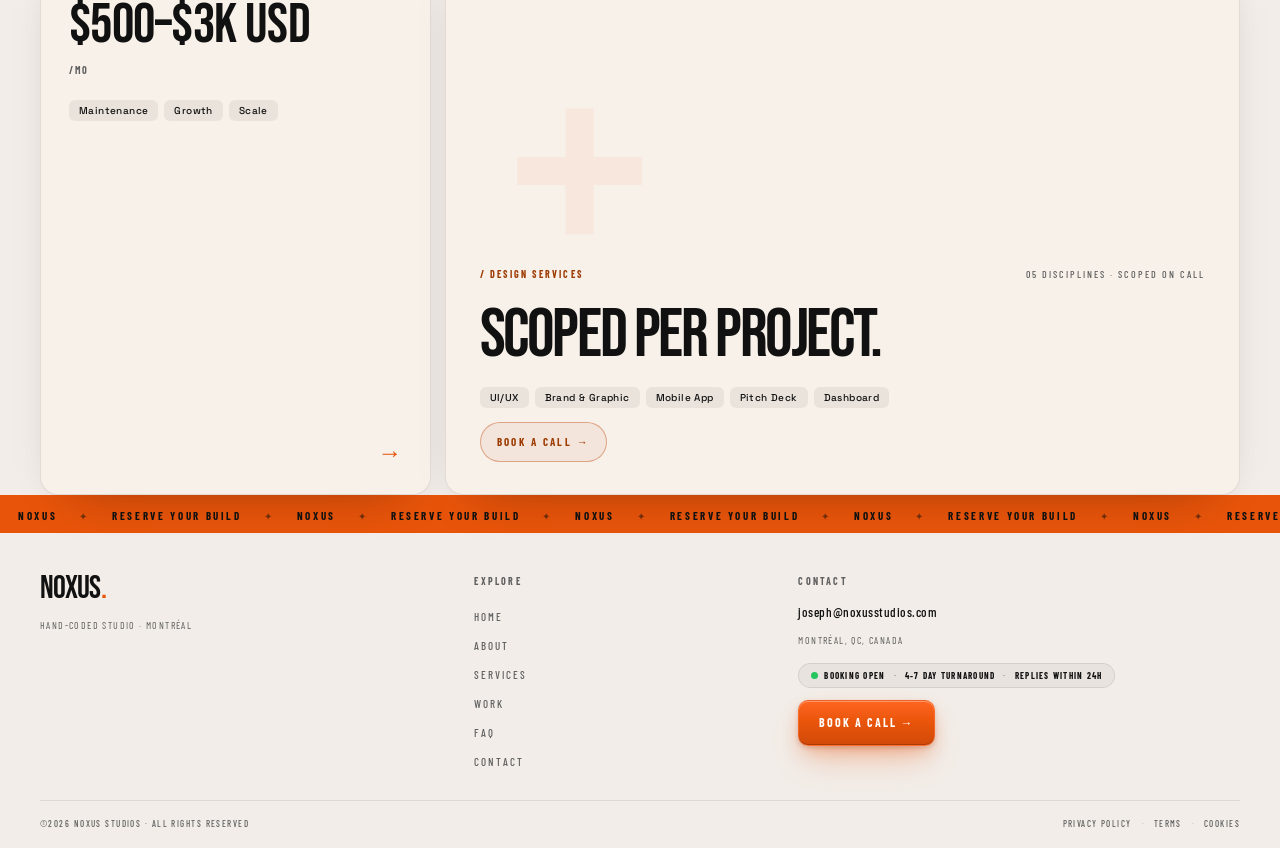
==== commit 820a99ce: "Footer: wire up email + Book-a-call CTA across all pages The footer Contact column was sparse (locat" ====
--- a/index.html
+++ b/index.html
@@ -737,6 +737,7 @@
       <!-- Contact + Status -->
       <div class="footer-col footer-col--contact">
         <span class="footer-col-title" data-i18n="common.footer.colTitle.contact">Contact</span>
+        <a class="footer-contact-link" href="mailto:joseph@noxusstudios.com">joseph@noxusstudios.com</a>
         <span class="footer-contact-loc" data-i18n="common.footer.location">Montréal, QC, Canada</span>
         <div class="footer-status-row">
           <span class="footer-status-dot" aria-hidden="true"></span>
@@ -746,6 +747,9 @@
           <span class="footer-status-sep" aria-hidden="true">·</span>
           <span data-i18n="common.status.replies">Replies within 24h</span>
         </div>
+        <a class="footer-contact-cta" href="https://calendly.com/noxusstudios/30min" target="_blank" rel="noopener noreferrer" data-magnetic>
+          <span data-i18n="common.footer.cta">Book a call →</span>
+        </a>
       </div>
     </div>
 
--- a/css/base.css
+++ b/css/base.css
@@ -20,7 +20,7 @@
   /* Core palette */
   --orange:          #E8540A;
   --orange-hover:    #FF6520;
-  --orange-on-light: #B83F00;  /* darker variant for orange TEXT on cream — WCAG AA 4.5:1+ */
+  --orange-on-light: #9C3A00;  /* darker variant for orange TEXT on cream — WCAG AA 4.5:1+ even on the warm #E8DCCB panels */
   --black:           #111111;
   --dark-bg:         #151515;
   --dark-surface:    #1E1E1E;
@@ -40,8 +40,8 @@
      WCAG AA (4.5:1) on cream backgrounds; visual hierarchy is now carried
      by font weight/size rather than color depth. */
   --text-on-light-primary:   #111111;
-  --text-on-light-secondary: #6B6B6B;
-  --text-on-light-muted:     #6B6B6B;
+  --text-on-light-secondary: #5F5F5F;
+  --text-on-light-muted:     #5F5F5F;
   --text-decorative-light:   #999999;
 
   /* Borders */
--- a/css/components.css
+++ b/css/components.css
@@ -169,7 +169,9 @@
 .lang-toggle[disabled] { pointer-events: none; }
 
 .lang-toggle__opt {
-  opacity: 0.45;
+  /* 0.62 (was 0.45) so the dimmed inactive language still clears WCAG AA
+     4.5:1 on cream; the active opt's orange + full opacity keeps it distinct. */
+  opacity: 0.62;
   transition: opacity 220ms ease, color 220ms ease;
 }
 .lang-toggle__opt.is-active {
@@ -1332,6 +1334,7 @@
     justify-content: center;
     text-align: center;
   }
+  .footer-contact-cta { align-self: center; margin-top: 4px; }
   .footer-meta {
     flex-direction: column;
     justify-content: center;
--- a/css/theme-dark.css
+++ b/css/theme-dark.css
@@ -325,17 +325,36 @@
   color: #E8DCCB;
 }
 
-:root.dark .expect__steps,
+/* Timeline in dark mode: open columns (no card), the number node masks the
+   connector line against the section background. */
 :root.dark .expect__step {
-  border-color: rgba(232, 220, 203, 0.10);
-}
-
-:root.dark .expect__step {
-  background: linear-gradient(160deg, #241A14 0%, #1A130C 100%);
-}
-
+  background: none;
+  border: none;
+}
+:root.dark .expect__steps::before {
+  background: linear-gradient(90deg,
+    rgba(232, 84, 10, 0.55) 0%,
+    rgba(232, 220, 203, 0.16) 45%,
+    rgba(232, 220, 203, 0.16) 55%,
+    rgba(232, 84, 10, 0.55) 100%);
+}
+:root.dark .expect__step-num {
+  background: #14100B;
+  border-color: rgba(232, 84, 10, 0.45);
+  box-shadow: 0 0 0 6px #14100B;
+}
+:root.dark .expect__step:hover .expect__step-num {
+  background: var(--orange);
+  border-color: var(--orange);
+  color: #fff;
+}
 :root.dark .expect__step-desc {
   color: rgba(232, 220, 203, 0.72);
+}
+:root.dark .expect__step-time {
+  color: var(--orange);
+  background: rgba(232, 84, 10, 0.14);
+  border-color: rgba(232, 84, 10, 0.34);
 }
 
 /* ============================================================
@@ -849,7 +868,22 @@
   background: var(--off-white);
   border-color: var(--border-light);
 }
-/* .methods__card.is-orange keeps its orange fill */
+/* Featured Email card keeps its orange fill in light mode too (higher
+   specificity than the off-white override above), so it reads as the lead
+   channel and the white number/label stay legible. */
+:root:not(.dark) .methods__card.is-orange {
+  background:
+    repeating-linear-gradient(
+      -45deg,
+      transparent, transparent 5px,
+      rgba(0, 0, 0, 0.06) 5px, rgba(0, 0, 0, 0.06) 6px
+    ),
+    linear-gradient(160deg, var(--orange) 0%, #d24a09 100%);
+  border-color: rgba(255, 255, 255, 0.18);
+}
+:root:not(.dark) .methods__card.is-orange .methods__card-name { color: #fff; }
+:root:not(.dark) .methods__card.is-orange .methods__card-eyebrow { color: rgba(255, 255, 255, 0.9); }
+:root:not(.dark) .methods__card.is-orange .methods__card-desc { color: rgba(255, 255, 255, 0.92); }
 :root:not(.dark) .methods__card:hover,
 :root:not(.dark) .methods__card:active,
 :root:not(.dark) .methods__card:focus-visible {
@@ -874,6 +908,7 @@
 :root:not(.dark) .contact-form {
   background: #F5EDE6;
   border-color: var(--border-light);
+  box-shadow: 0 28px 56px -36px rgba(20, 12, 6, 0.20);
 }
 :root:not(.dark) .contact-form__label { color: var(--text-on-light-primary); }
 :root:not(.dark) .contact-form__input,
@@ -892,9 +927,15 @@
 :root:not(.dark) .contact-form__success-title { color: var(--text-on-light-primary); }
 :root:not(.dark) .contact-form__success-sub   { color: var(--text-on-light-muted); }
 
-:root:not(.dark) .contact-side__card {
+:root:not(.dark) .contact-side {
   background: #F5EDE6;
   border-color: var(--border-light);
+}
+:root:not(.dark) .contact-side__card { background: none; }
+:root:not(.dark) .contact-side__card + .contact-side__card { border-top-color: var(--border-light); }
+:root:not(.dark) .contact-side__cta {
+  border-top-color: var(--border-light);
+  color: var(--text-on-light-primary);
 }
 :root:not(.dark) .contact-side__lbl { color: var(--text-on-light-secondary); }
 :root:not(.dark) .contact-side__val { color: var(--text-on-light-primary); }
@@ -1068,6 +1109,41 @@
   vertical-align: top;
 }
 
+/* A11y: orange heading emphasis (the italic accent word) on cream sections.
+   Raw --orange (#E8540A) only clears ~2.7-3.2:1 on the warm cream panels —
+   below AA. In light mode these route through the AA-safe --orange-on-light.
+   Dark-mode keeps raw --orange (it reads fine on the dark substrate). */
+:root:not(.dark) .founder__title-orange,
+:root:not(.dark) .values__heading em,
+:root:not(.dark) .values__card-name em,
+:root:not(.dark) .timeline__heading em,
+:root:not(.dark) .timeline__num em,
+:root:not(.dark) .methods__heading em,
+:root:not(.dark) .contact-form-section__heading em,
+:root:not(.dark) .expect__heading em,
+:root:not(.dark) .expect__step-name em,
+:root:not(.dark) .work-grid-section__heading em,
+:root:not(.dark) .impact__heading em,
+:root:not(.dark) .about-cta__title em,
+:root:not(.dark) .case-feature__mock-hl em,
+:root:not(.dark) .svc-tiers__heading em,
+:root:not(.dark) .svc-design__heading em,
+:root:not(.dark) .svc-caps__heading em,
+:root:not(.dark) .svc-tech__heading em,
+:root:not(.dark) .svc-addon__heading em,
+:root:not(.dark) .svc-tech__cat-title {
+  color: var(--orange-on-light);
+}
+
+/* Orange inline links in legal-page body copy + the active EN/FR toggle:
+   raw --orange is only 3.16:1 on cream at small sizes. */
+:root:not(.dark) .privacy-section__body a {
+  color: var(--orange-on-light);
+}
+:root:not(.dark) .site-nav:not(.on-dark) .lang-toggle__opt.is-active {
+  color: var(--orange-on-light);
+}
+
 /* A11y: orange eyebrow TEXT on the cream substrate only clears 3.16:1 at
    #E8540A. Light mode uses the AA-safe --orange-on-light (#B83F00, 4.8:1).
    The decorative ::before hairline stays bright orange (1px graphic, 3:1). */
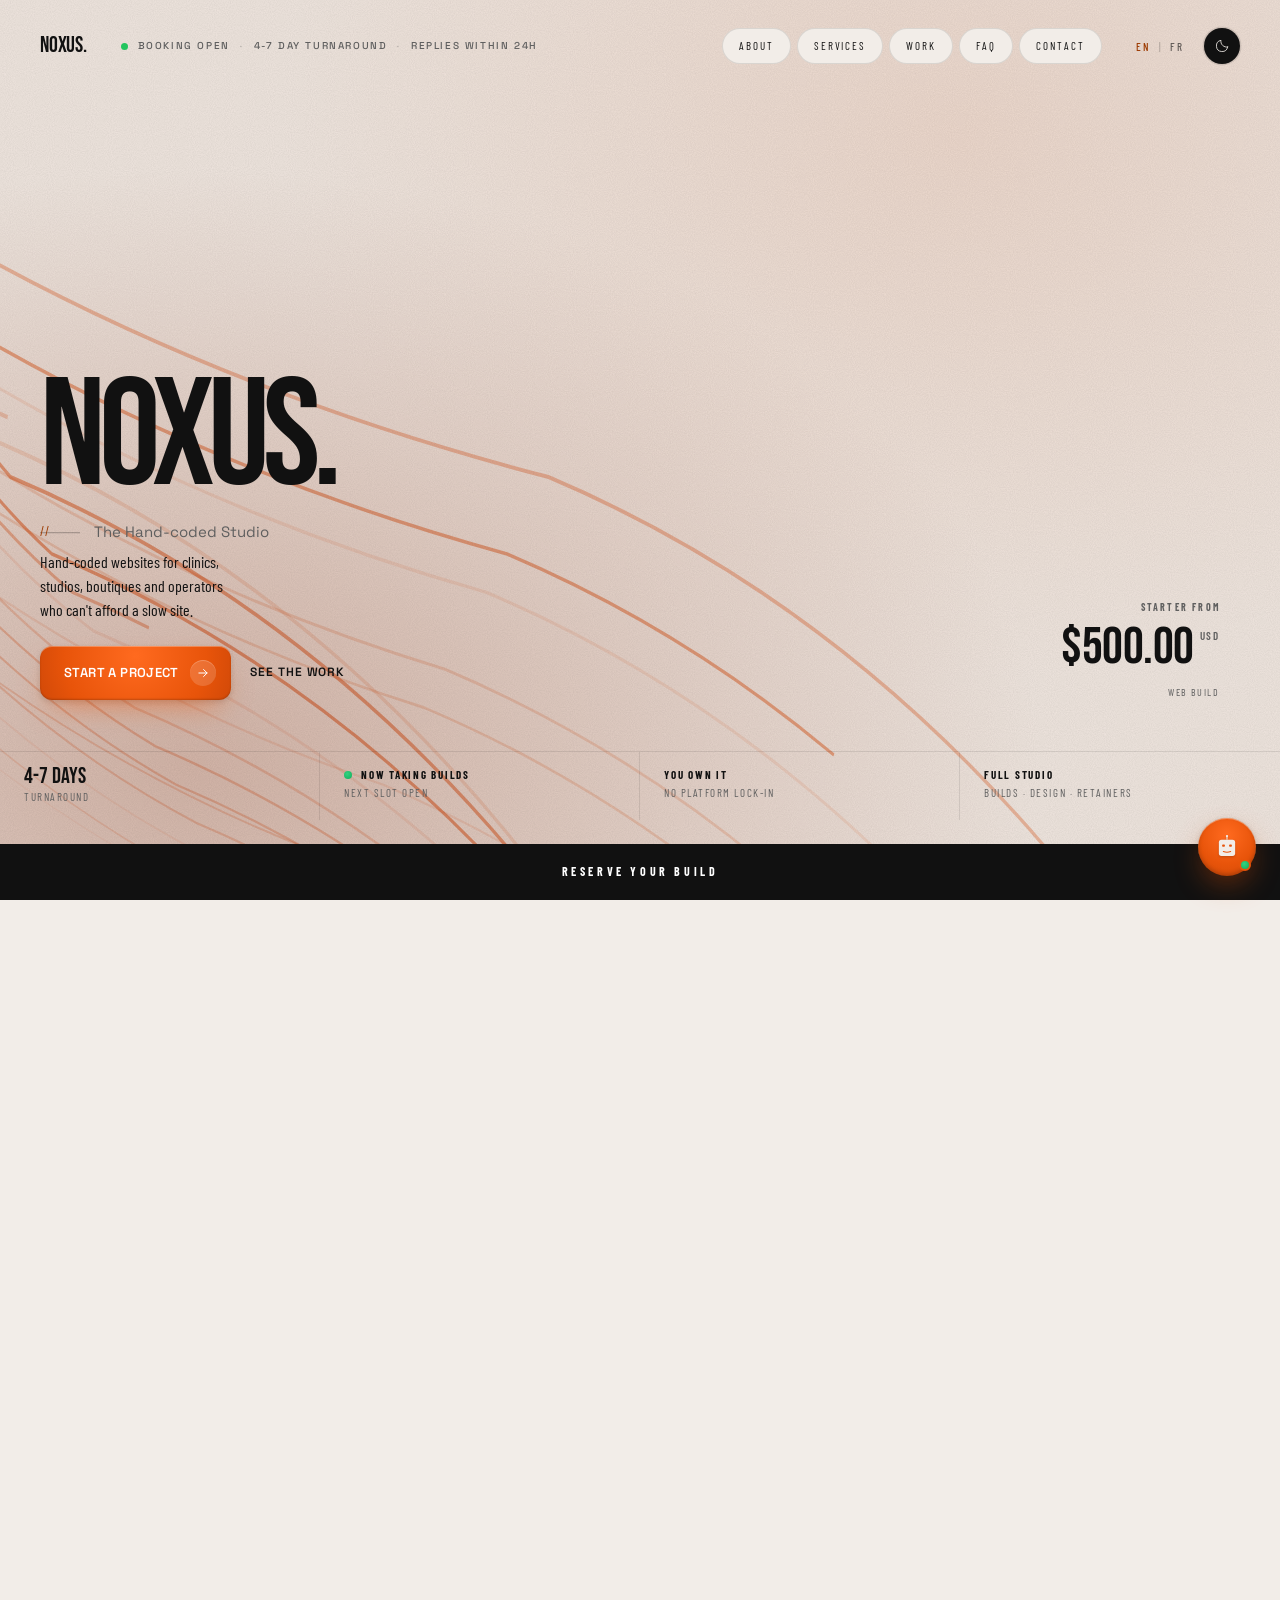
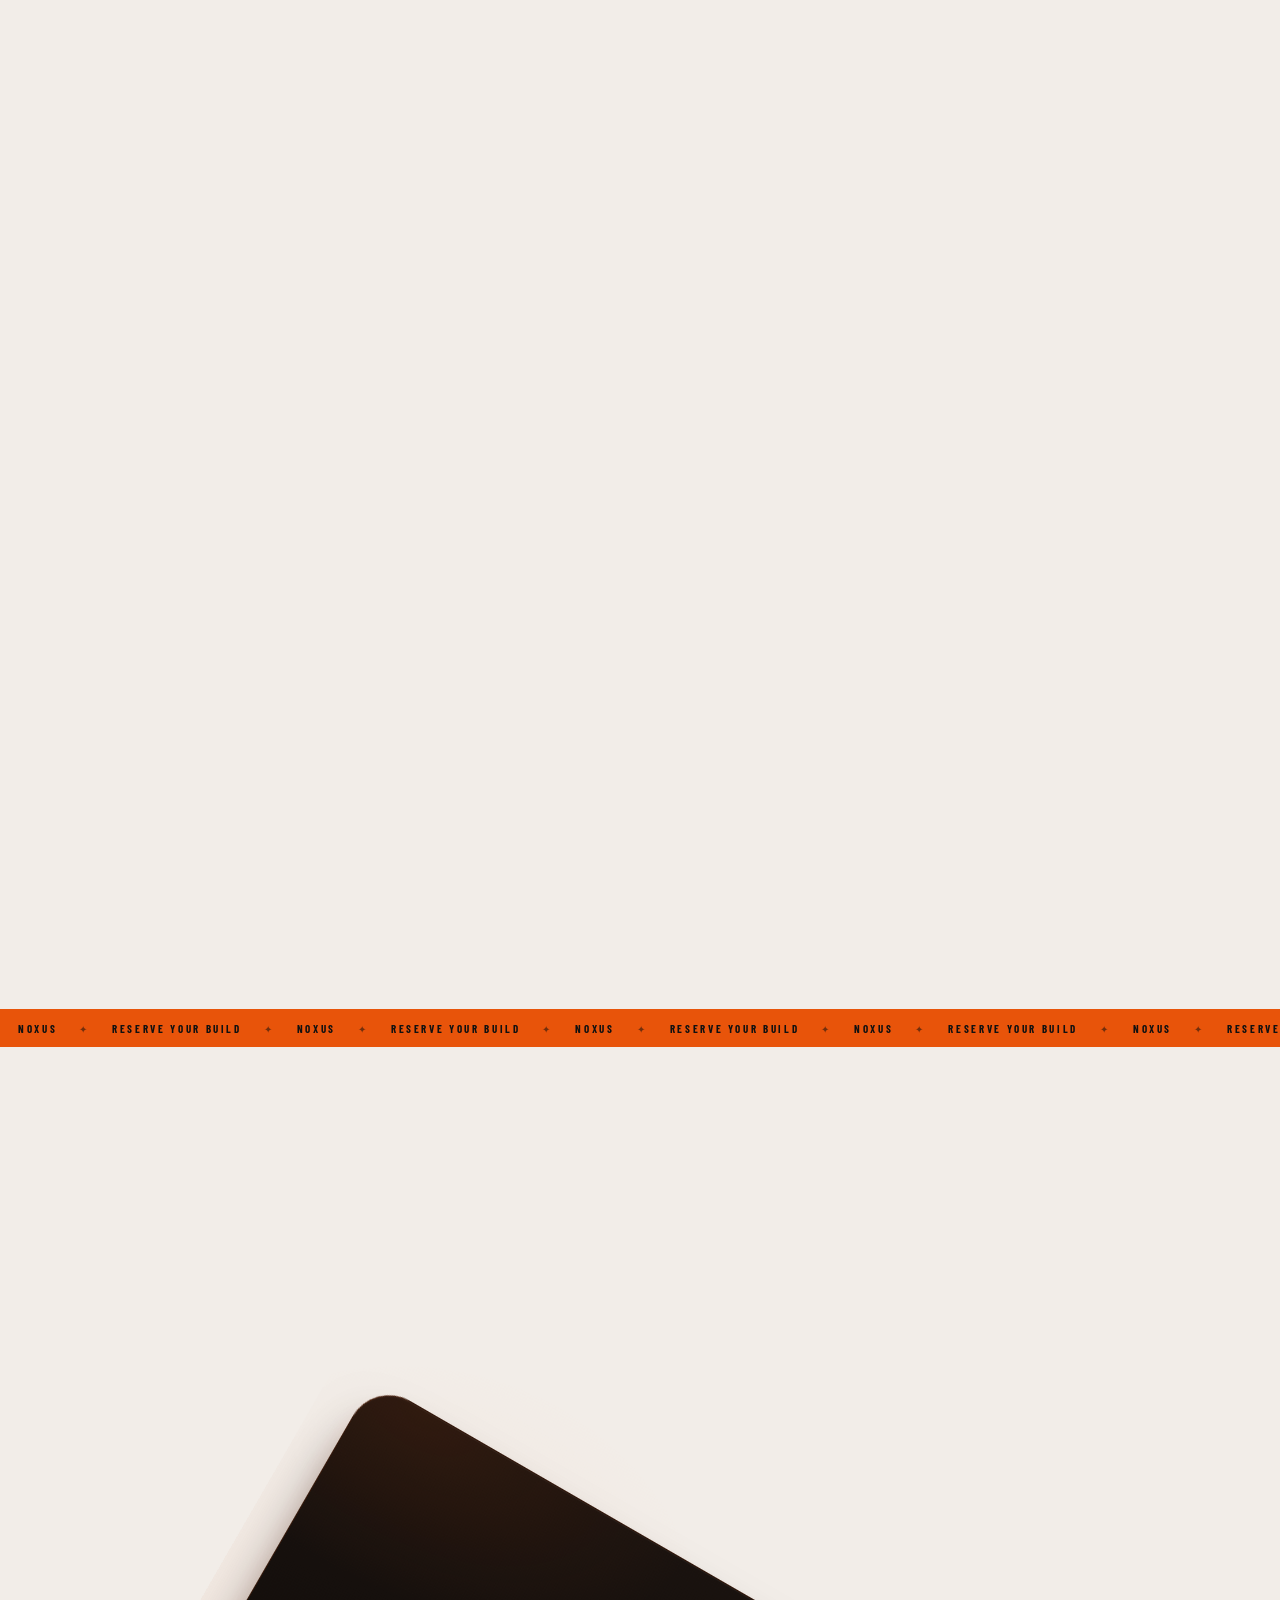
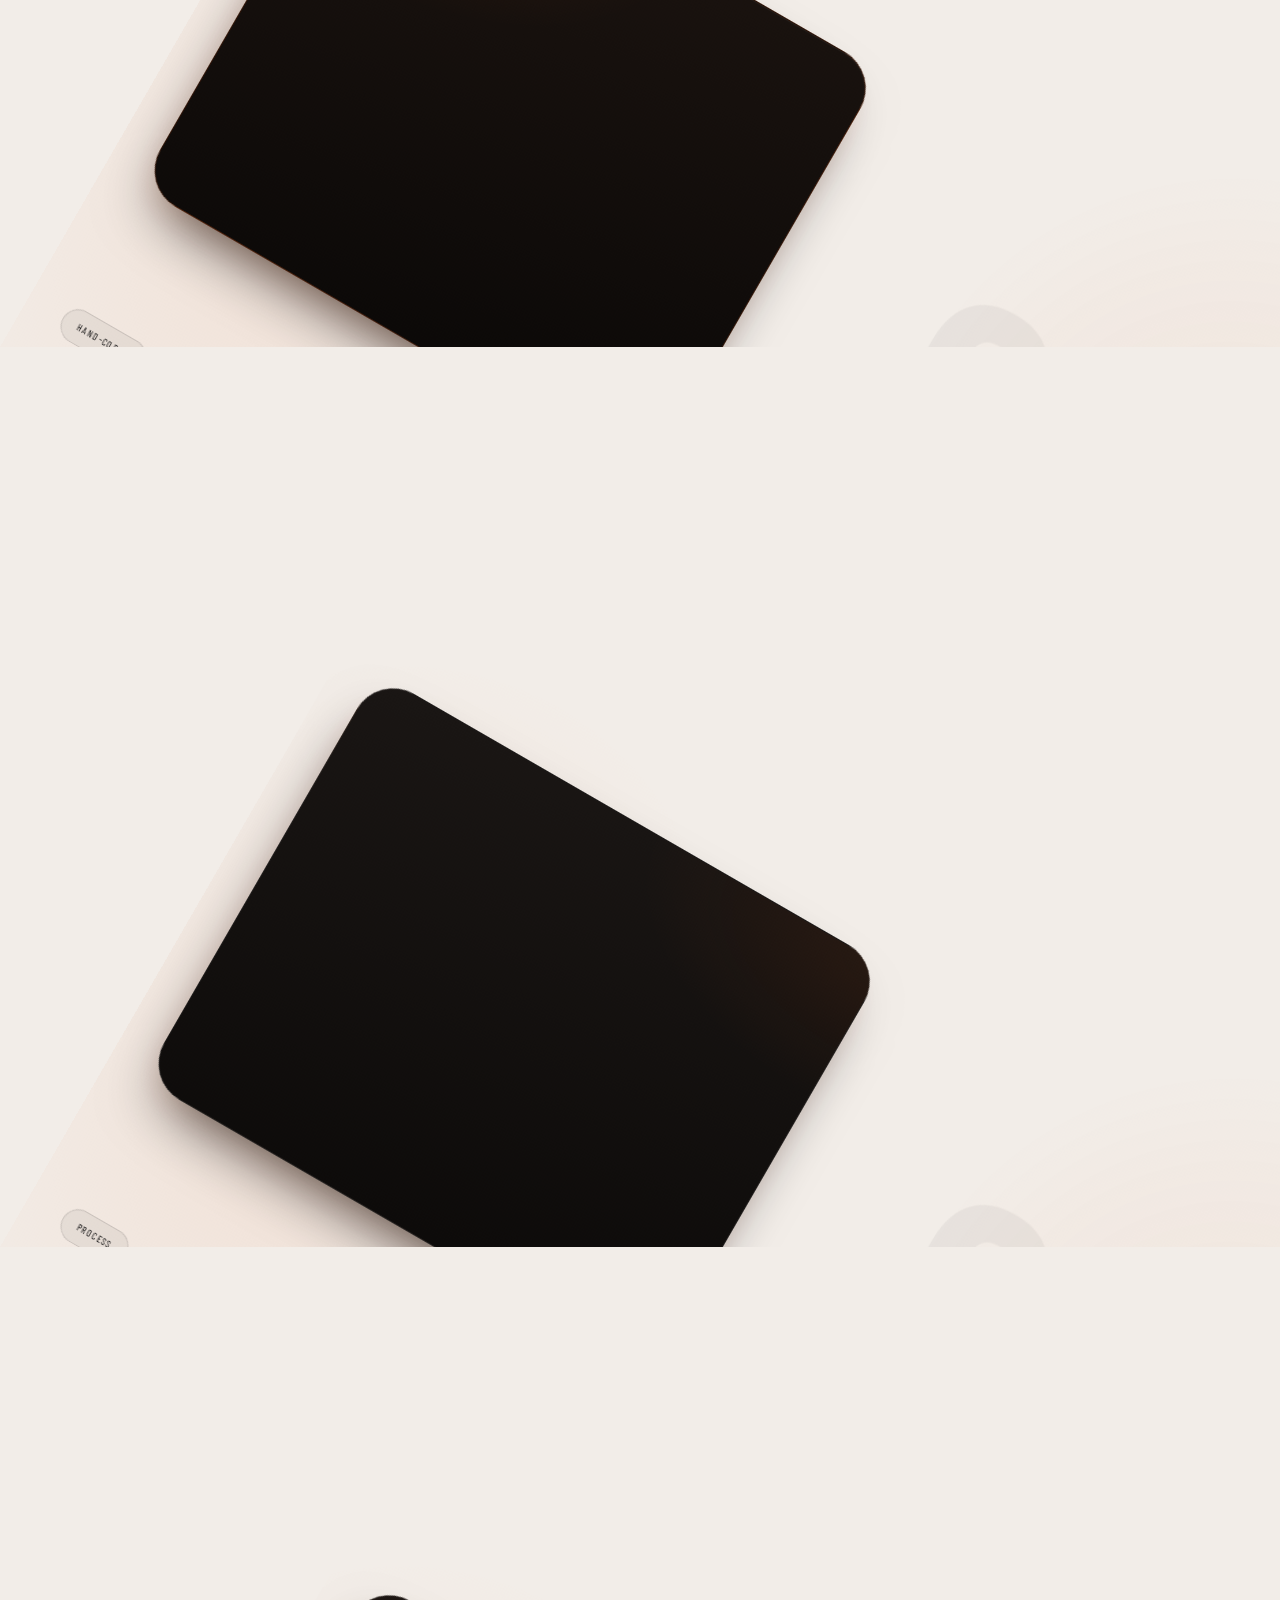
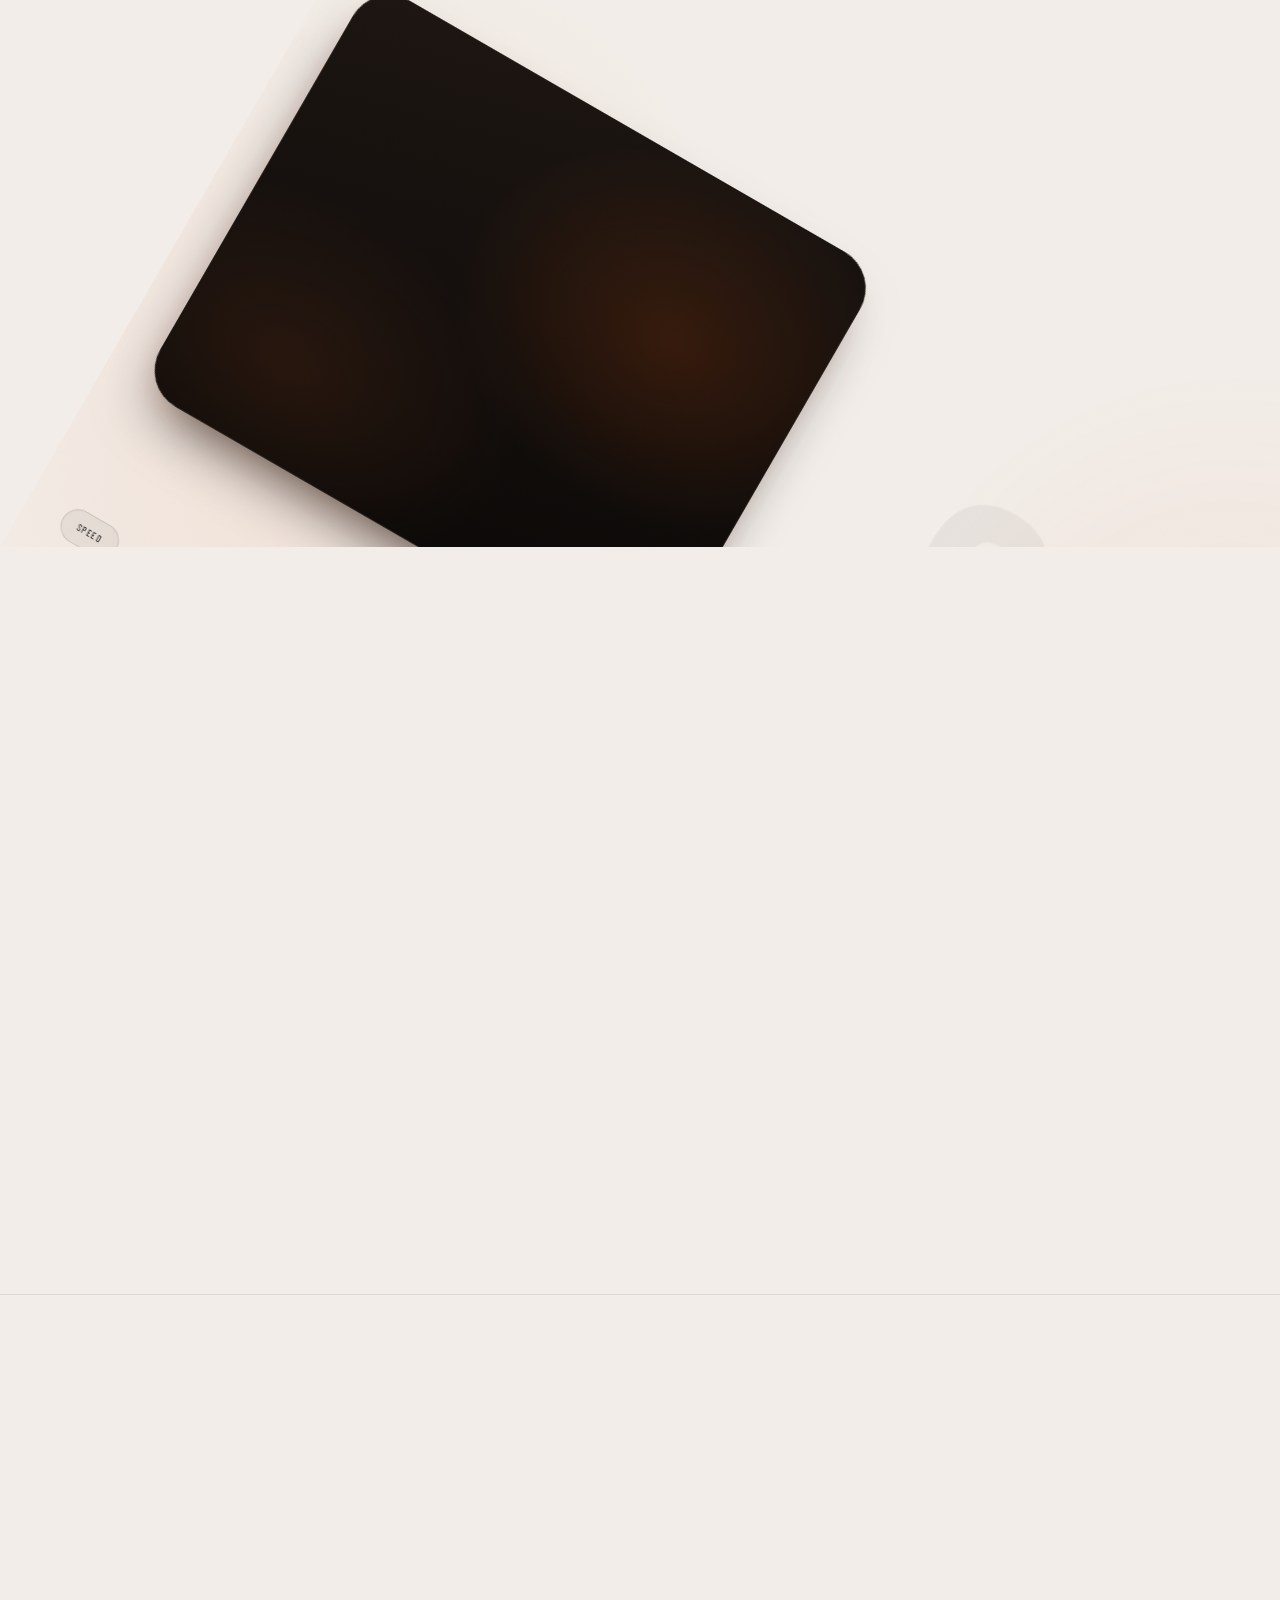
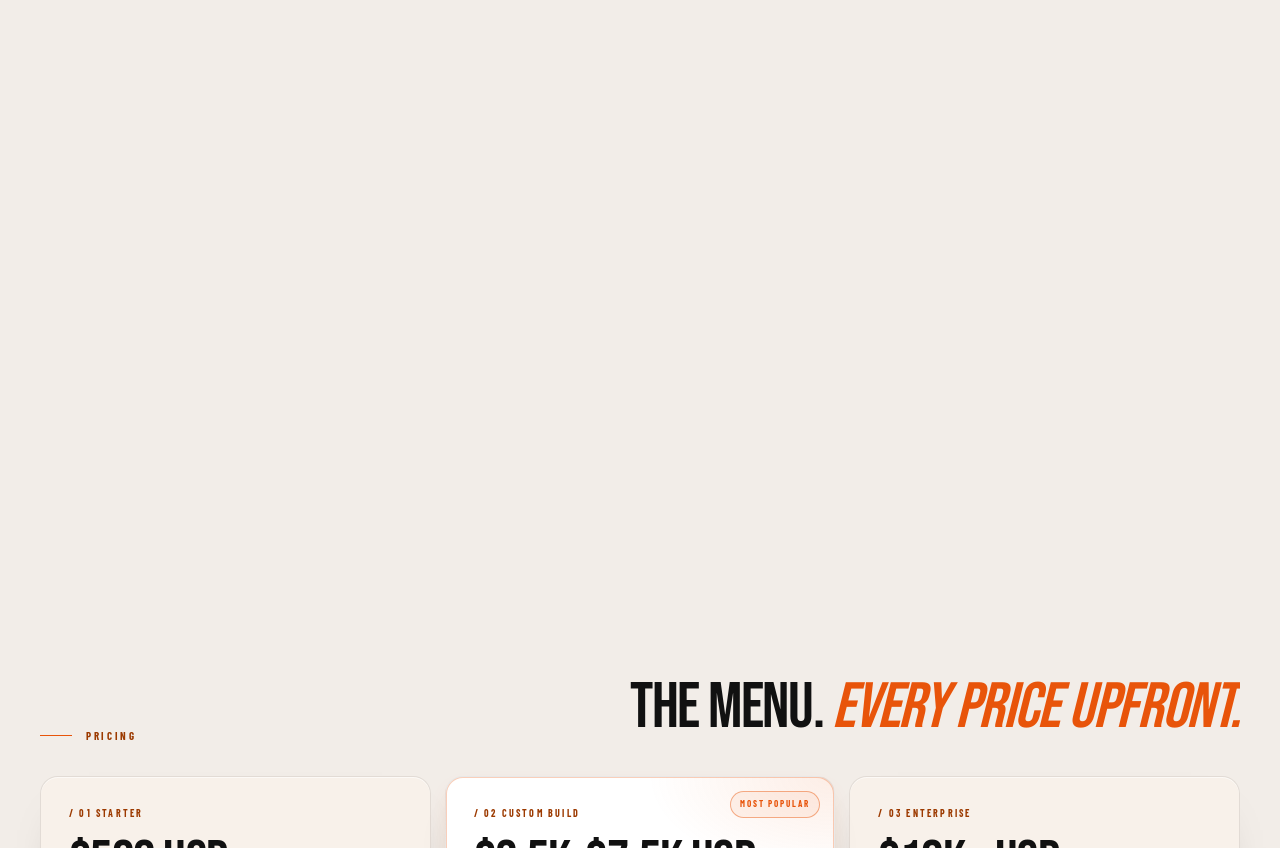
==== commit 37c992c9: "@ Cache-bust CSS/JS with content-hash ?v= to kill stale-asset bug Assets are served immutable for 1y" ====
--- a/index.html
+++ b/index.html
@@ -29,12 +29,12 @@
   <link rel="preconnect" href="https://fonts.gstatic.com" crossorigin>
   <link href="https://fonts.googleapis.com/css2?family=Barlow+Condensed:wght@300;400;500;700&family=Space+Grotesk:wght@400;500;700&display=swap" rel="stylesheet">
 
-  <link rel="stylesheet" href="css/base.css">
-  <link rel="stylesheet" href="css/components.css">
-  <link rel="stylesheet" href="css/components/slot-card.css">
-  <link rel="stylesheet" href="css/pages/home.css">
-  <link rel="stylesheet" href="css/theme-dark.css">
-  <link rel="stylesheet" href="css/components/chat-widget.css">
+  <link rel="stylesheet" href="css/base.css?v=2a851968">
+  <link rel="stylesheet" href="css/components.css?v=4da7eed1">
+  <link rel="stylesheet" href="css/components/slot-card.css?v=e127e804">
+  <link rel="stylesheet" href="css/pages/home.css?v=112ecf33">
+  <link rel="stylesheet" href="css/theme-dark.css?v=db48810c">
+  <link rel="stylesheet" href="css/components/chat-widget.css?v=c1739420">
   <script>
     // Apply persisted theme + lang before paint to avoid FOUC.
     (function () {
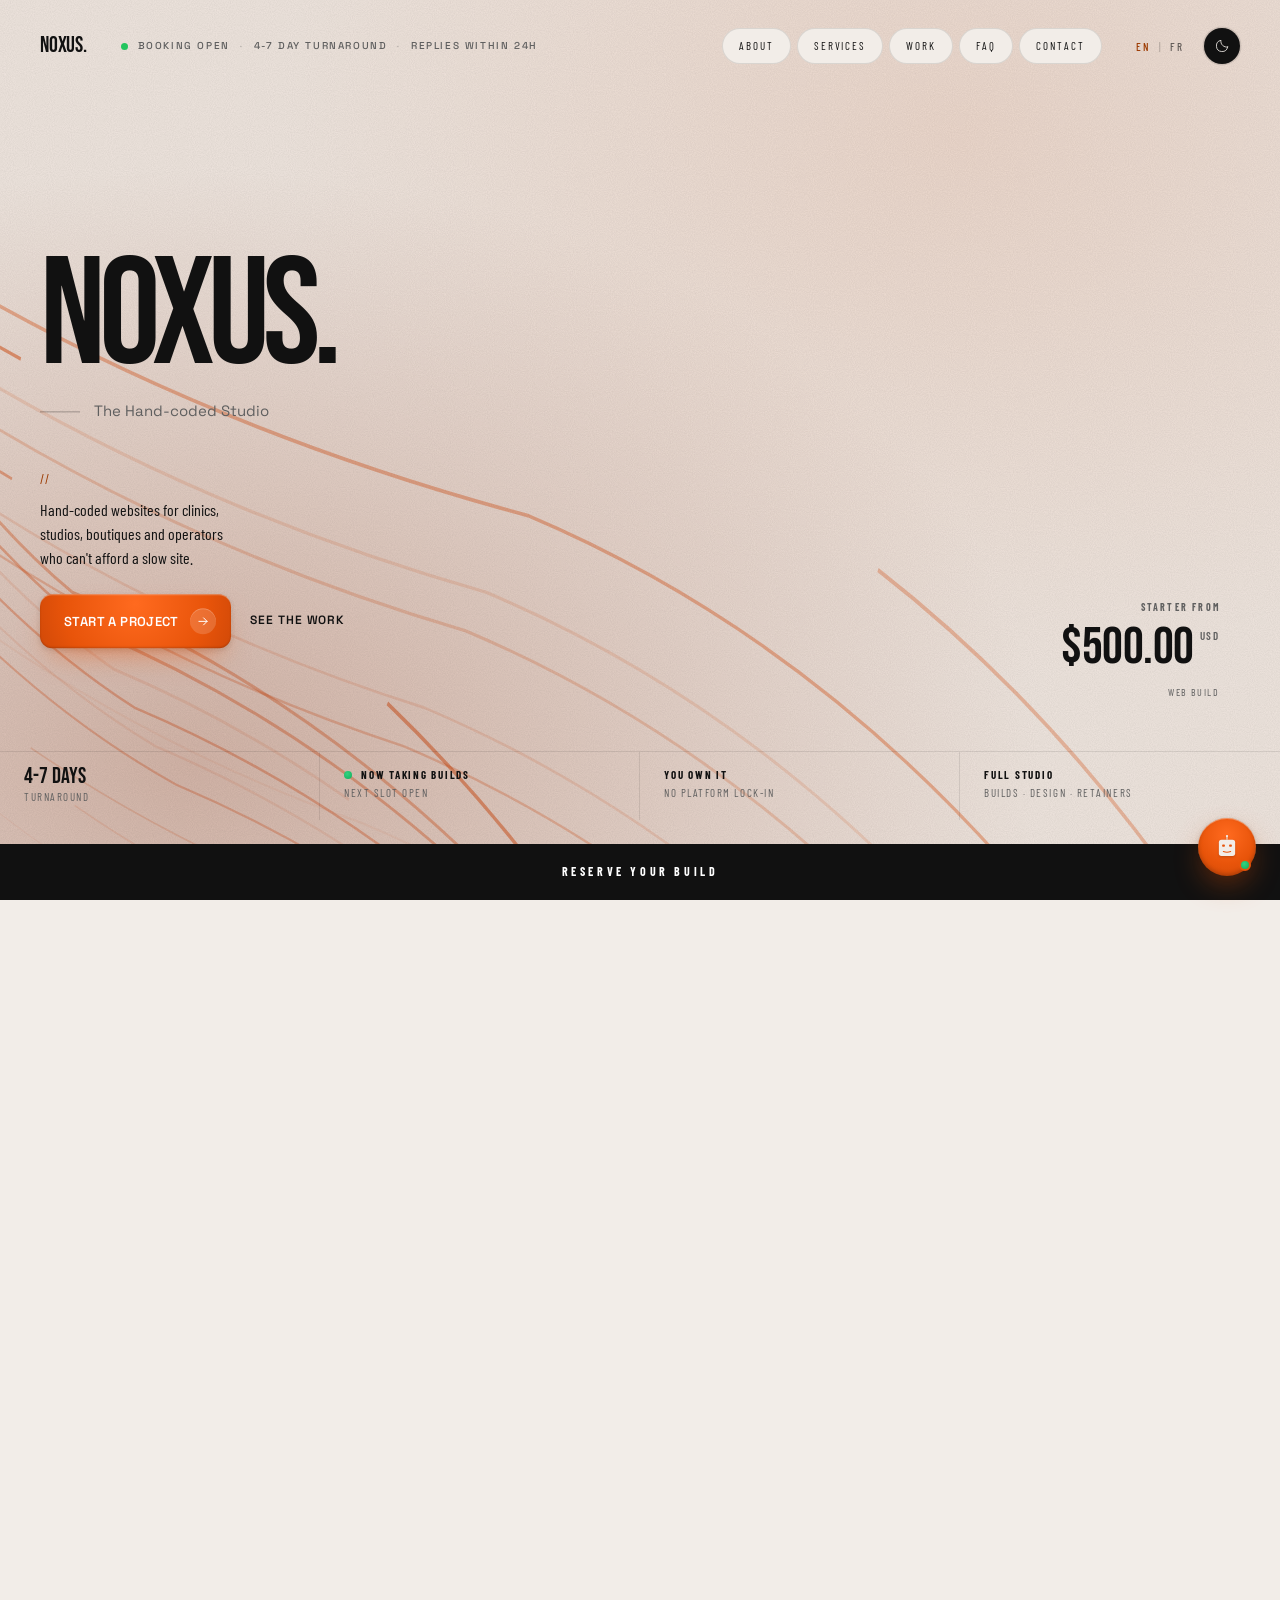
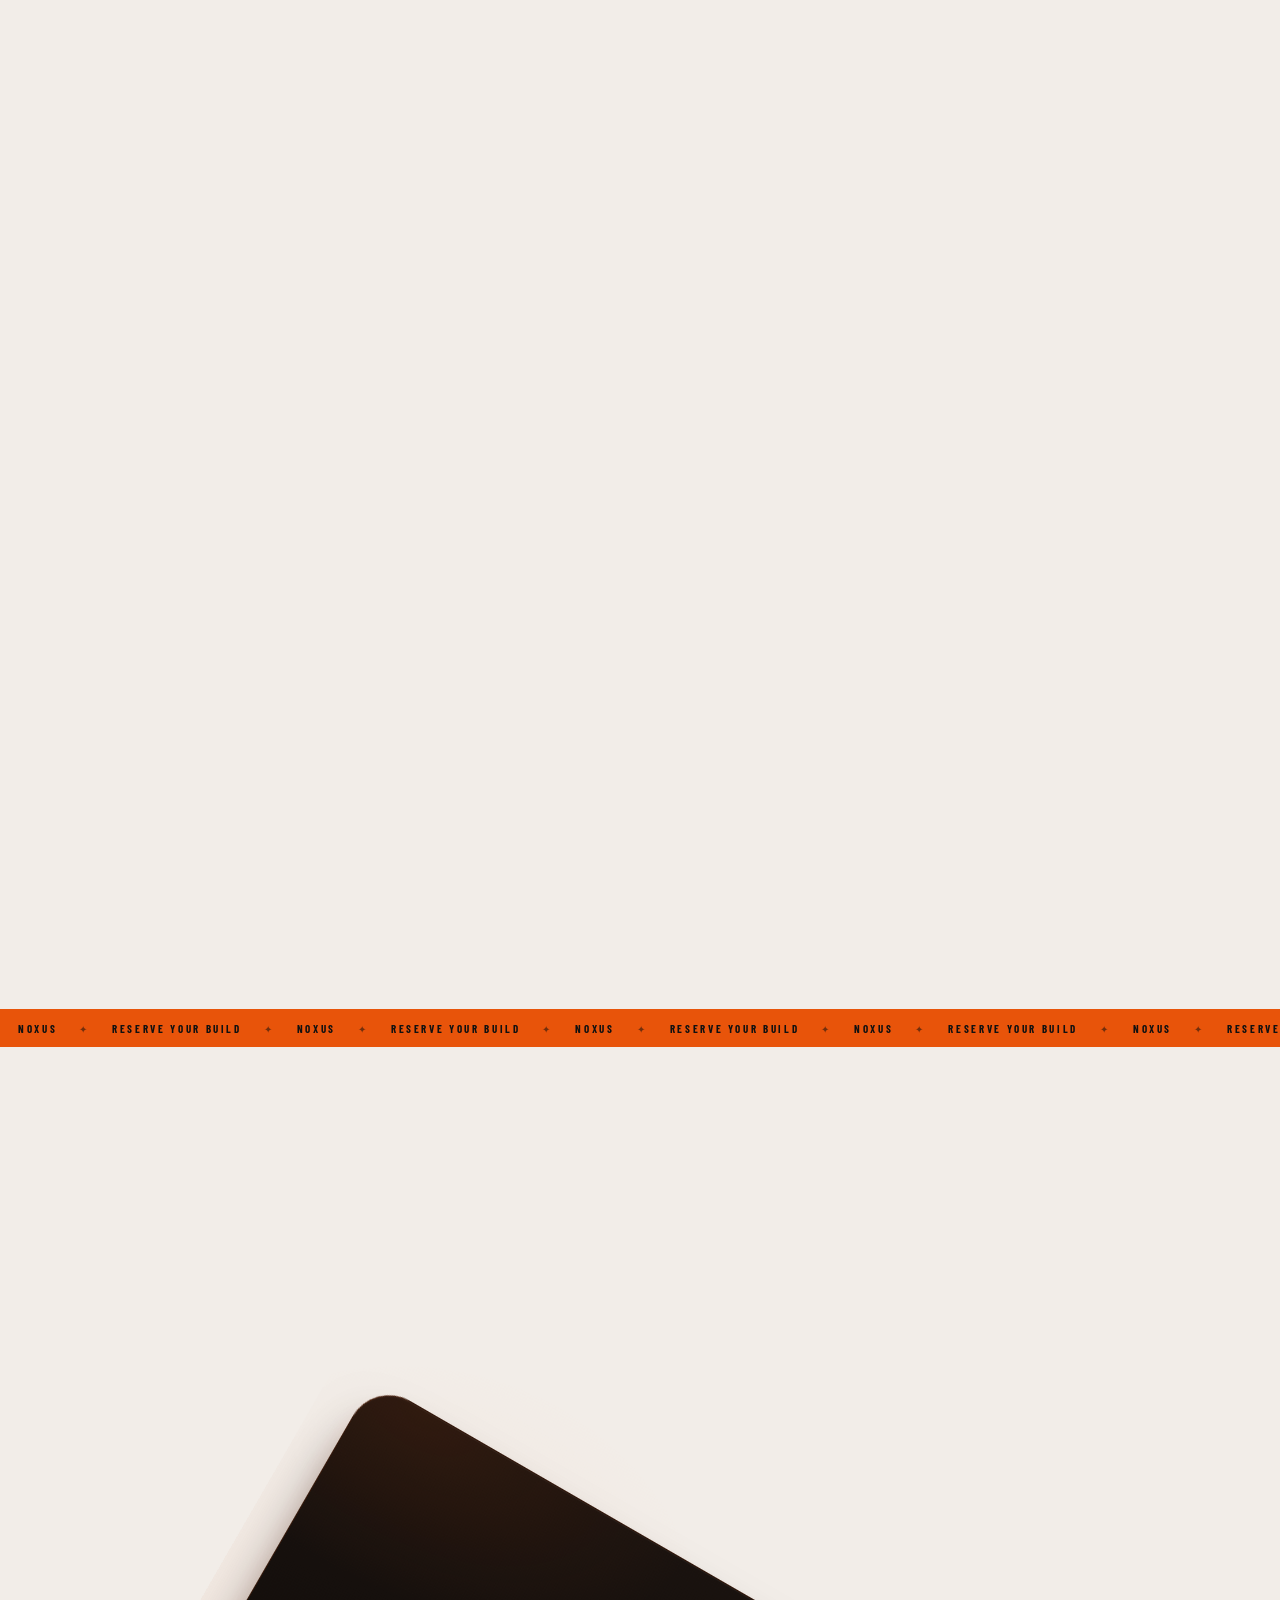
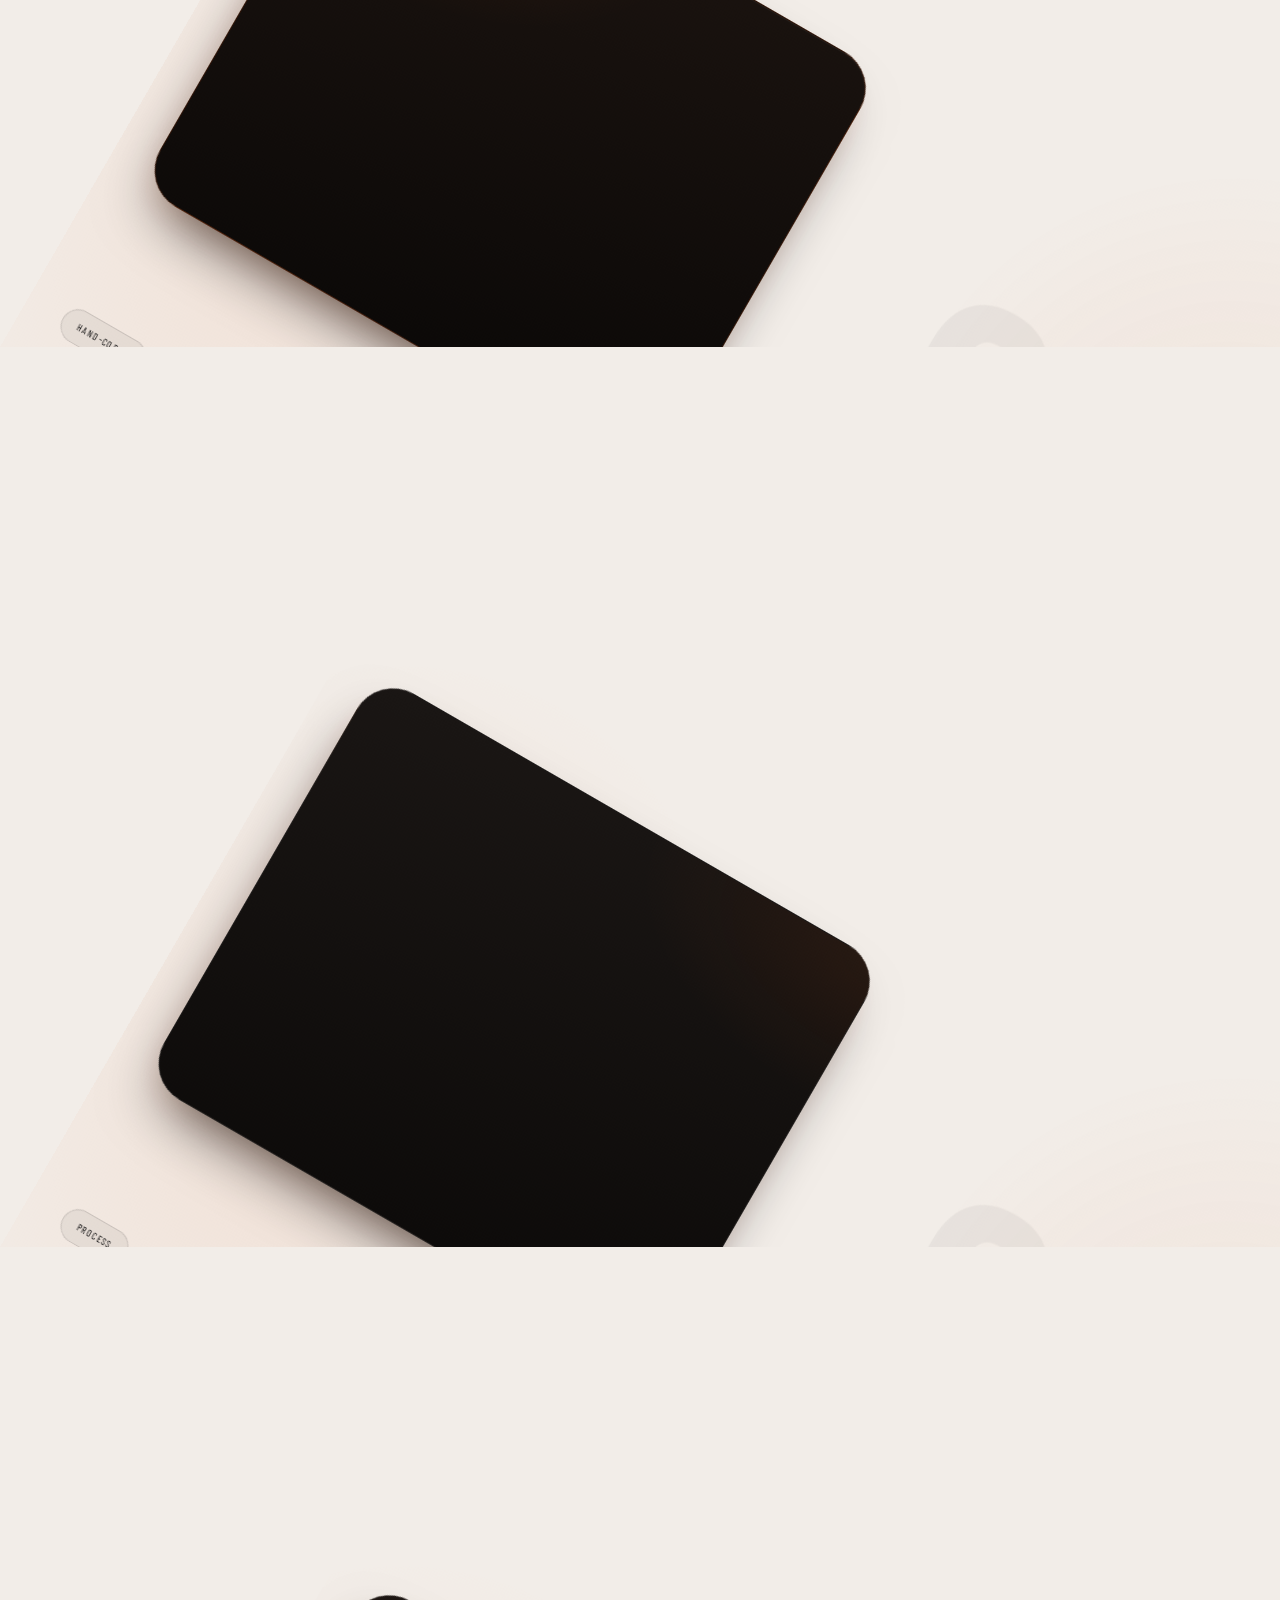
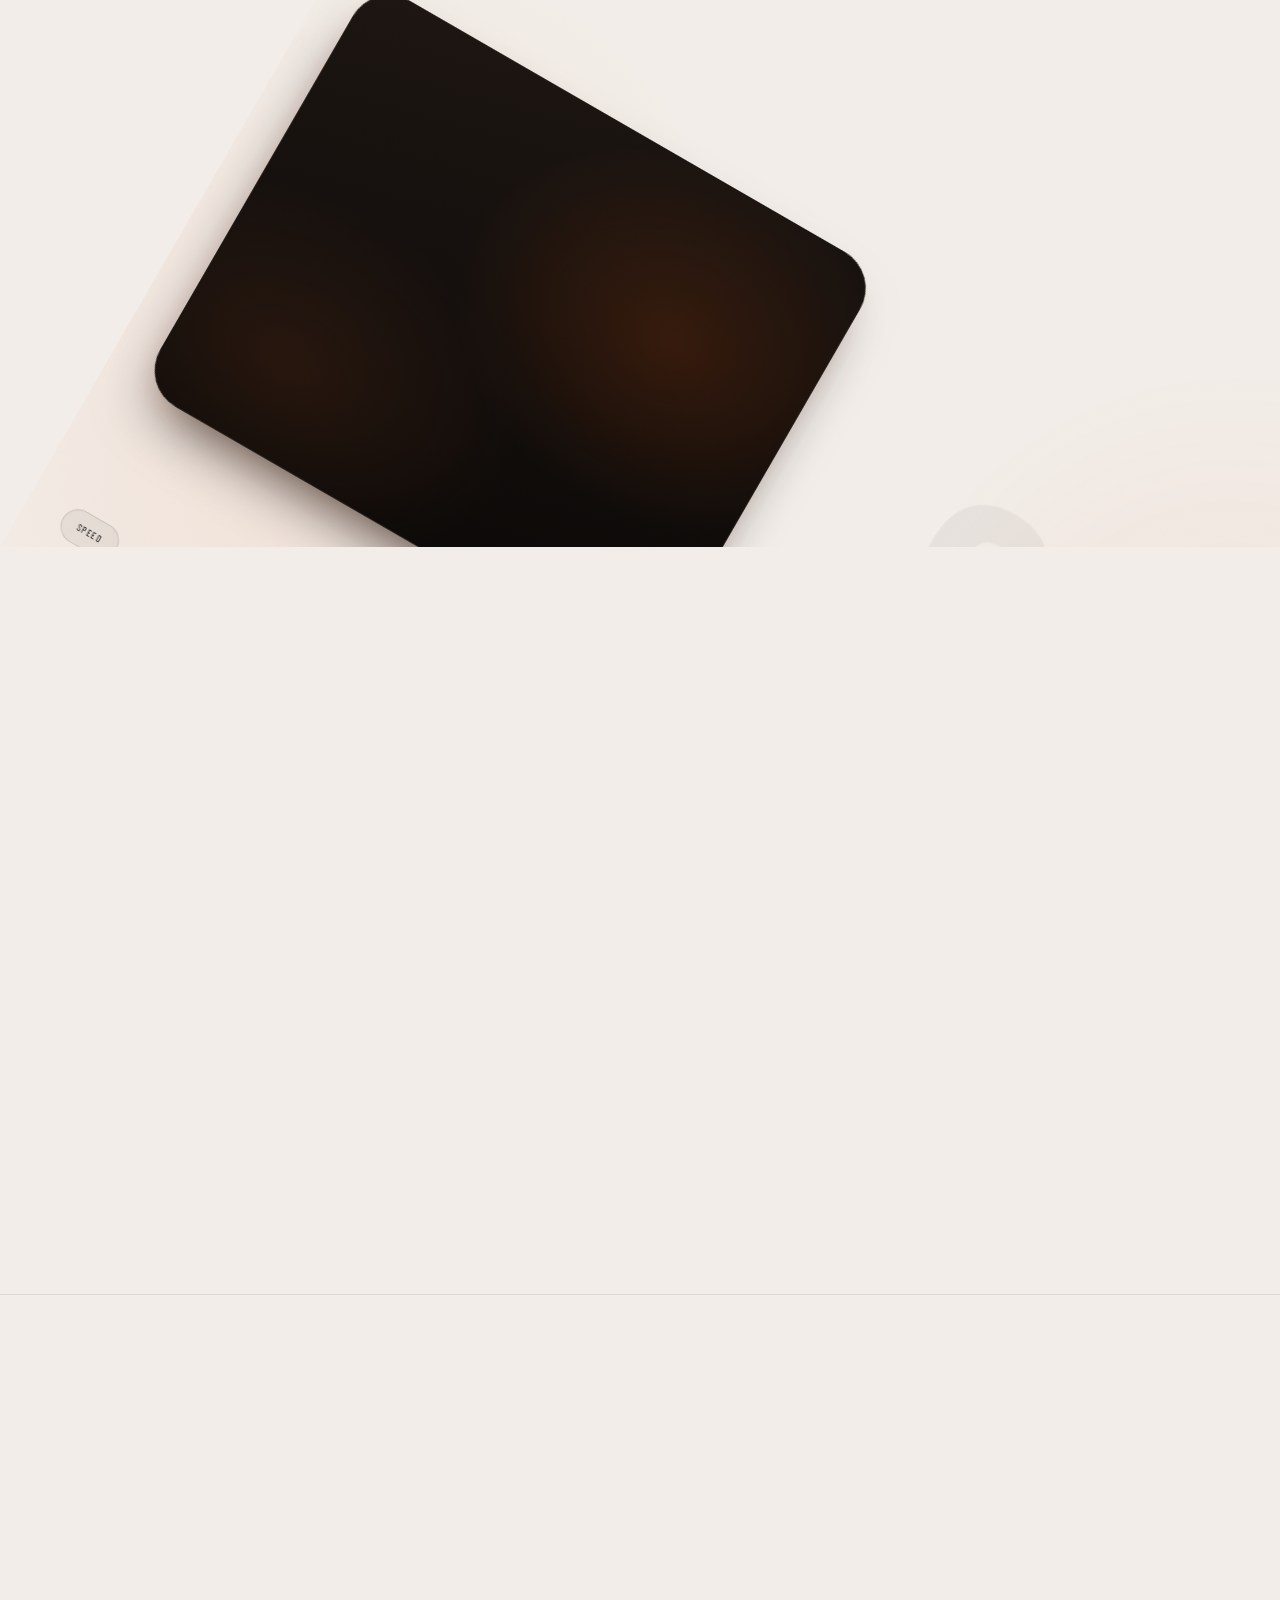
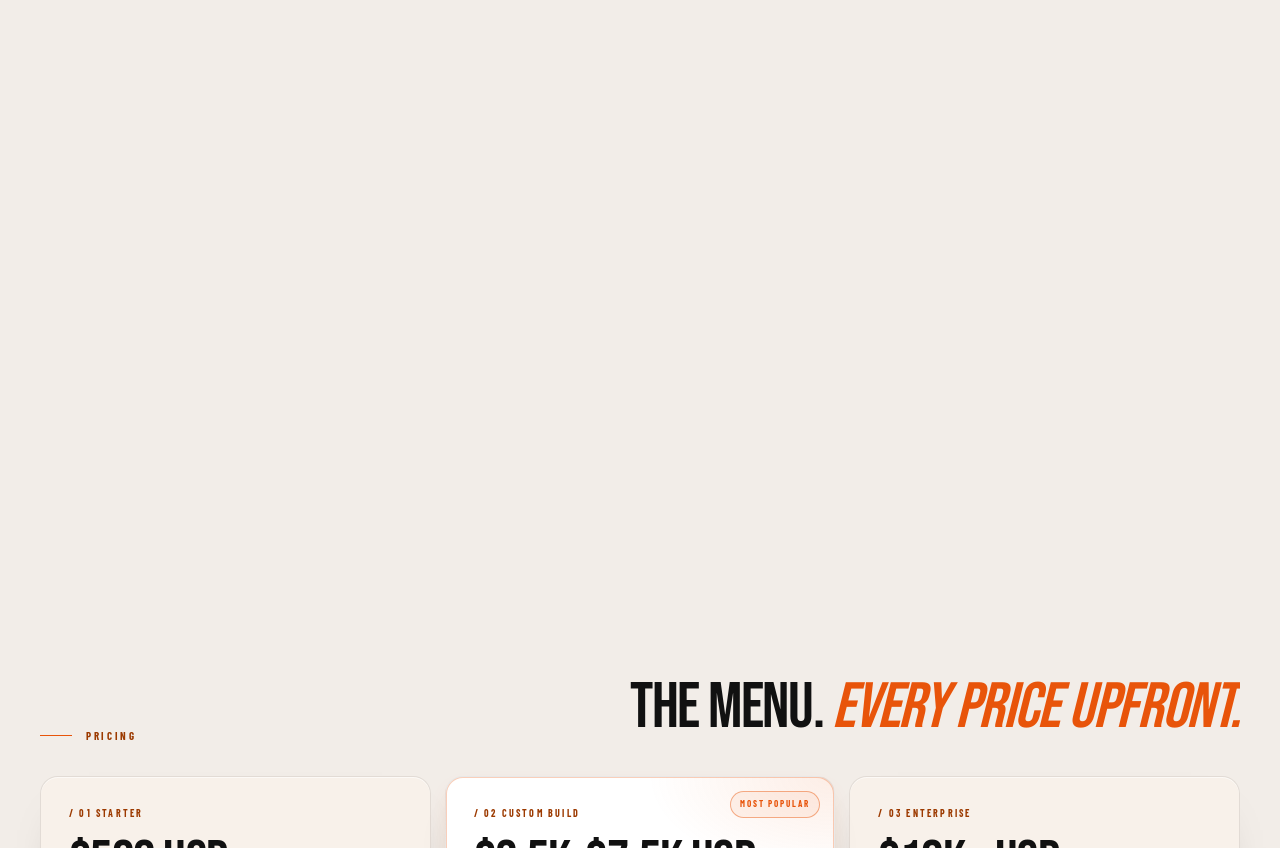
==== commit cedaf6b3: "fix(home): stop hero title overlapping description on short viewports Wrap the hero title and descri" ====
--- a/index.html
+++ b/index.html
@@ -128,6 +128,7 @@
     <!-- ====================== HERO (light) ====================== -->
     <section class="hero-section has-grain" data-theme="light" style="--grain-opacity: 0.085;">
       <div class="hero-paths" aria-hidden="true"></div>
+      <div class="hero-lede">
       <div class="hero-title-block">
         <h1 class="hero-title">NOXUS.</h1>
         <div class="hero-subtitle">
@@ -153,6 +154,7 @@
           </a>
           <a href="work.html" class="hero-actions__secondary" data-magnetic data-i18n="home.hero.ctaSecondary">See the work</a>
         </div>
+      </div>
       </div>
 
       <div class="hero-price-block">
--- a/css/pages/home.css
+++ b/css/pages/home.css
@@ -32,11 +32,24 @@
     #F0E6DF;
 }
 
+/* Left lede column: title + tagline (top) and description + buttons
+   (below), centred as one group. Both blocks used to be independently
+   absolute — the vertically-centred title sagged onto the bottom-anchored
+   description on any viewport shorter than ~1000px (laptops, windowed
+   desktop). Grouping them in one flex column makes overlap impossible at
+   any height, the same DOM-stacking principle the mobile layout uses. */
+.hero-lede {
+  position: absolute;
+  left: 40px;
+  top: 50%;
+  transform: translateY(-50%);
+  z-index: 3;
+  display: flex;
+  flex-direction: column;
+  align-items: flex-start;
+  gap: clamp(28px, 5vh, 84px);
+}
 .hero-title-block {
-  position: absolute;
-  top: 50%;
-  left: 40px;
-  transform: translateY(-45%);
   z-index: 1;
 }
 .hero-title {
@@ -131,9 +144,6 @@
 
 /* Bottom-left description */
 .hero-desc-block {
-  position: absolute;
-  bottom: 200px;
-  left: 40px;
   z-index: 3;
   max-width: 340px;
 }
@@ -1609,16 +1619,48 @@
 }
 
 @media (max-width: 768px) {
-  .hero-section { min-height: 600px; }
-  .hero-title-block { left: 24px; }
+  /* Mobile hero is a normal flow column — NOT absolute-on-100vh.
+     The old layout anchored the title from the top (top:25%) and the desc
+     from the bottom (bottom:250px); on short / in-app-browser viewports those
+     two collided on load until a scroll recomputed layout. Stacking the blocks
+     in DOM order makes overlap impossible at any viewport height, and 100dvh
+     avoids the iOS URL-bar viewport jump. */
+  .hero-section {
+    height: auto;
+    min-height: 100dvh;
+    display: flex;
+    flex-direction: column;
+    align-items: stretch;
+    padding: 104px 24px 0;
+  }
+  .hero-lede,
+  .hero-title-block,
+  .hero-desc-block,
+  .hero-price-block,
+  .hero-info-bar,
+  .hero-cta-bar {
+    position: static;
+    inset: auto;
+    transform: none;
+    max-width: none;
+    width: auto;
+  }
+  /* lede is just a passthrough container on mobile — let the children
+     flow with their own margins (hero-desc-block margin-top below). */
+  .hero-lede { display: block; gap: 0; }
   .hero-title { font-size: clamp(56px, 16vw, 88px); }
-  .hero-image { left: 20%; transform: rotate(4deg); }
-  .hero-info-bar { grid-template-columns: 1fr 1fr; bottom: 80px; }
+  .hero-image { display: none; }
+  .hero-desc-block { margin-top: 30px; }
+  .hero-price-block { margin-top: 22px; text-align: left; }
+  /* info bar + reserve band: full-bleed, pinned to the bottom of the hero */
+  .hero-info-bar {
+    margin: auto -24px 0;
+    grid-template-columns: 1fr 1fr;
+  }
+  .hero-cta-bar { margin: 0 -24px; }
   .hero-info-cell:nth-child(2) { border-right: none; }
   .hero-info-cell:nth-child(1),
   .hero-info-cell:nth-child(2) { border-bottom: 1px solid var(--border-light); }
-  .hero-desc-block { left: 24px; max-width: 200px; }
-  .hero-price-block { right: 24px; }
 
   .stats-section { padding: 40px 20px 0; }
   .stats-grid { grid-template-columns: 1fr 1fr; }
@@ -1670,25 +1712,7 @@
 @media (max-width: 480px) {
   .stats-grid { grid-template-columns: 1fr; }
   .hero-info-bar { grid-template-columns: 1fr 1fr; }
-  .hero-title-block { top: 25%; transform: none; }
-
-  /* Restore conversion-positioning copy + $500 starter signal on phones.
-     Mirror the desktop side-by-side pattern: desc on left, price on right,
-     both anchored just above the info-bar. The info-bar takes the bottom
-     233px of the 100vh hero (80px gap + 153px height), so bottom: 250px
-     gives a clean 17px breathing strip. */
-  .hero-desc-block {
-    bottom: 250px;
-    left: 24px;
-    right: auto;
-    max-width: 56%;
-  }
-  .hero-price-block {
-    bottom: 250px;
-    right: 24px;
-    left: auto;
-    text-align: right;
-  }
+  /* Hero positioning now handled by the flow layout in the 768px query. */
   .hero-desc-text { font-size: 14px; line-height: 1.5; }
   .hero-price-large { font-size: 28px; }
 }
